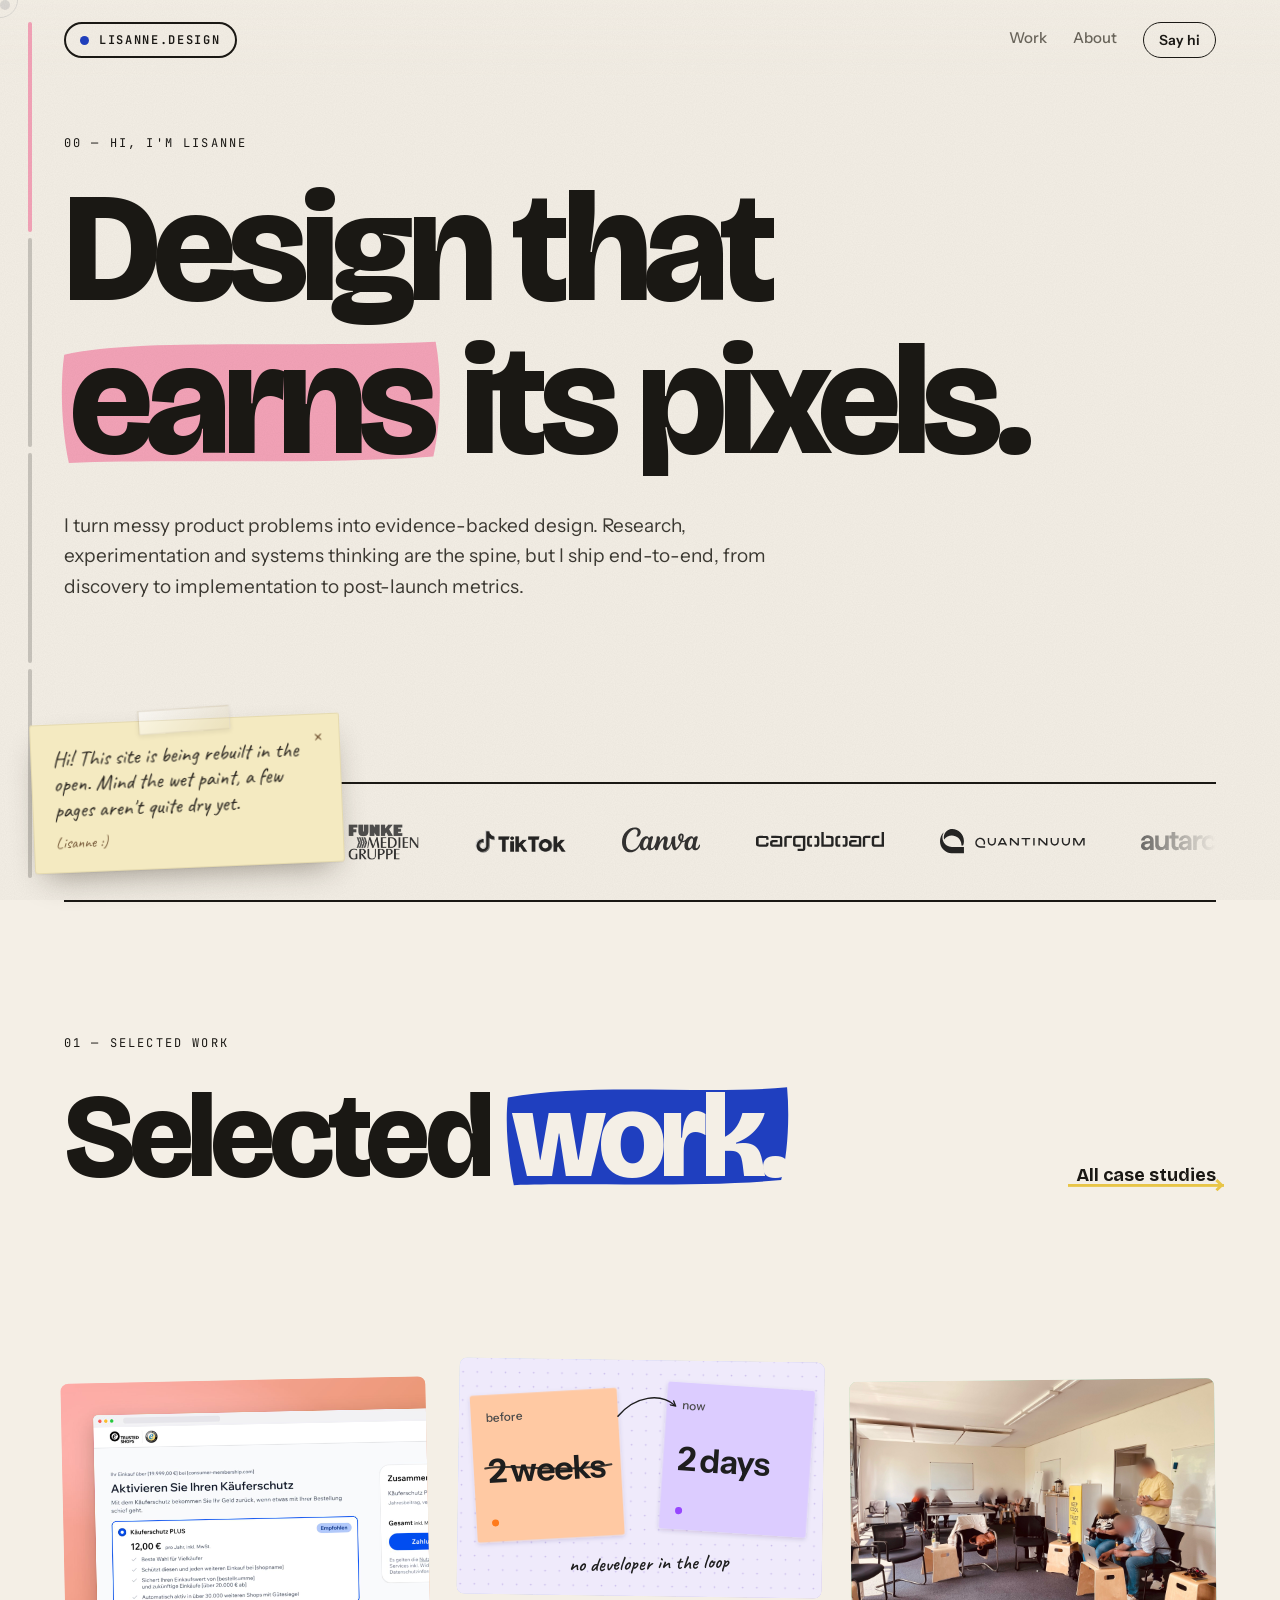
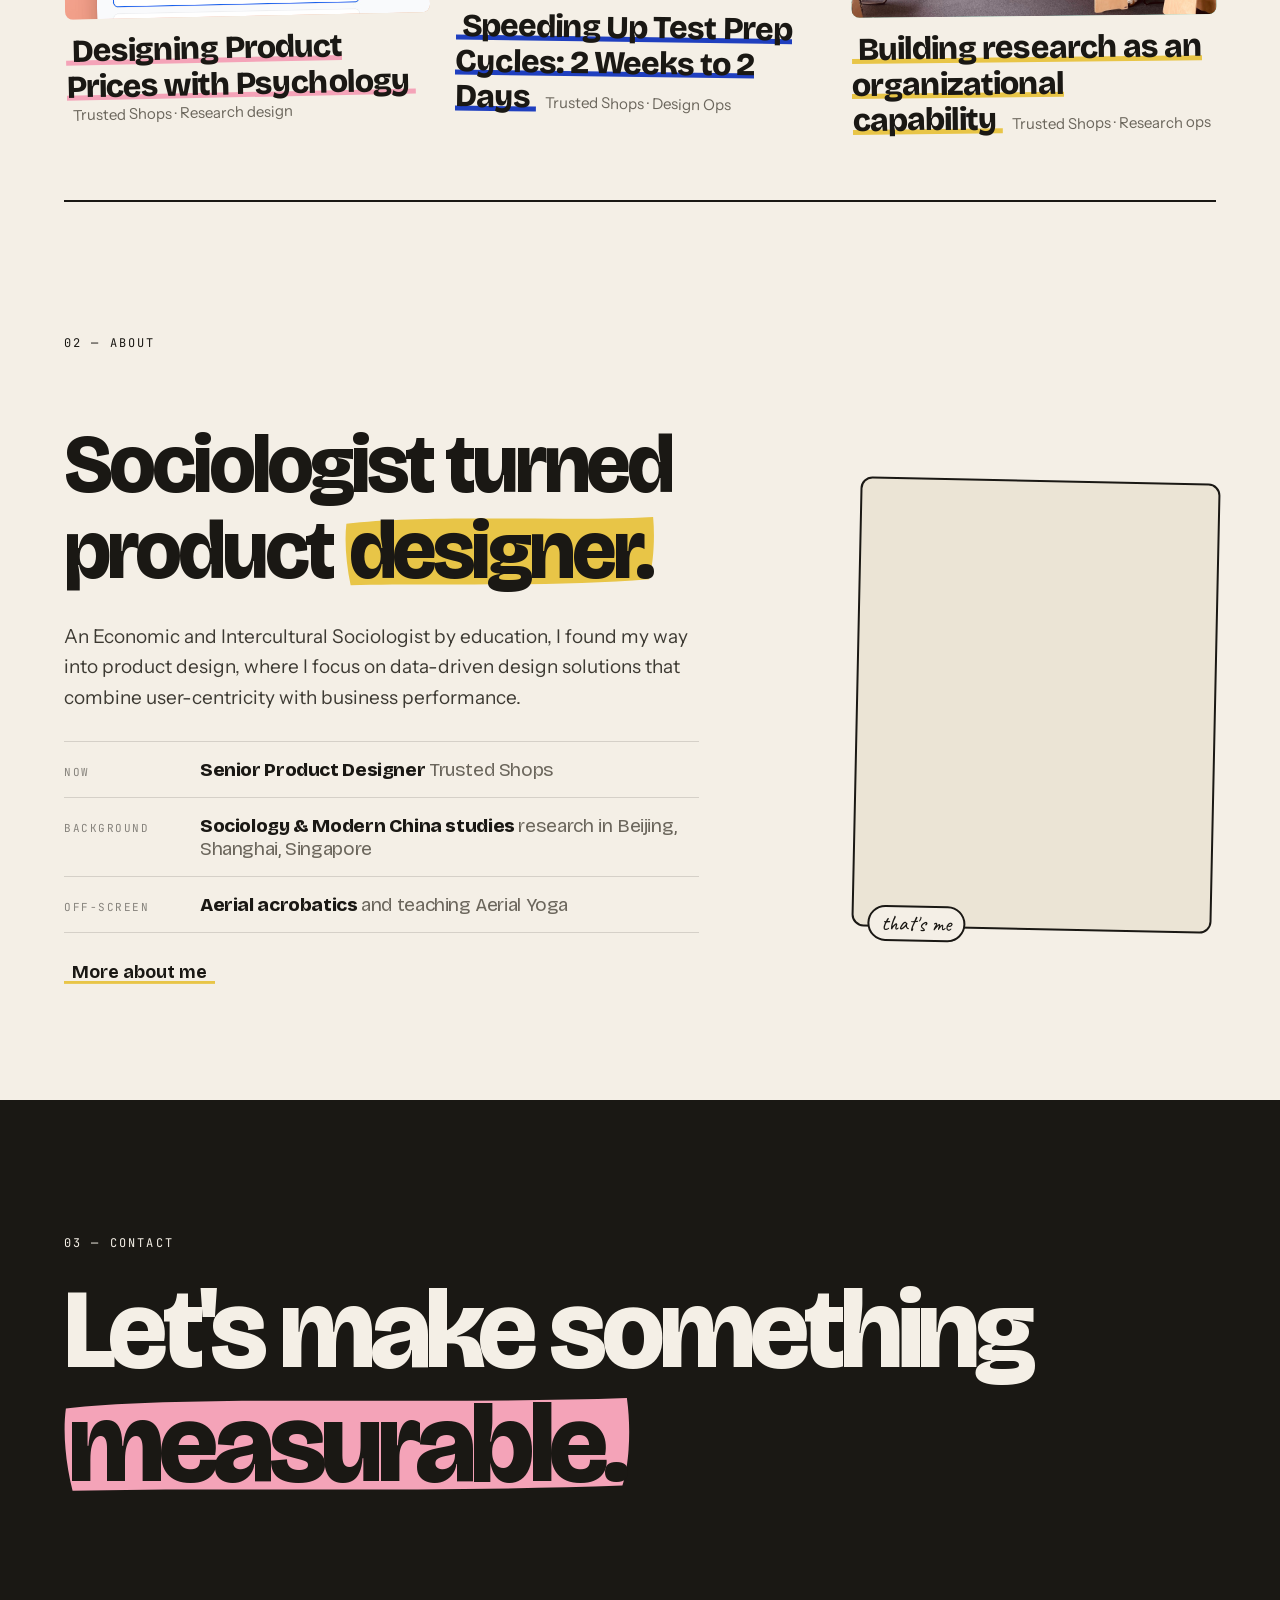
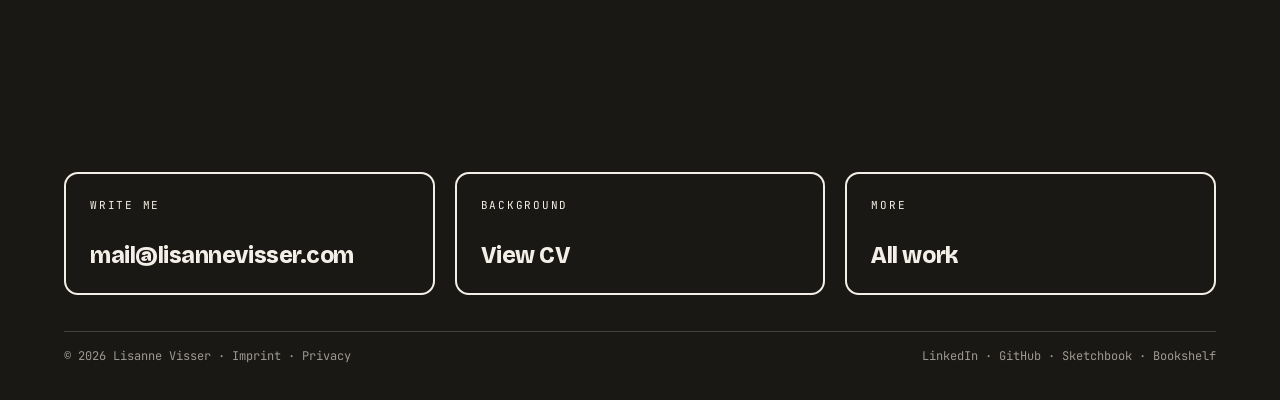
==== index.html @ cf090f43 "Publish 2026-11-12 (main 4a5a793)" ====
<!doctype html>
<html lang="en" data-variation="v1" data-route="home-bold">
<head>
  <meta charset="utf-8" />
  <meta name="viewport" content="width=device-width, initial-scale=1" />
  <title>Lisanne Visser — Senior Product Designer</title>
  <meta name="description" content="Generalist product designer with a research &amp; experimentation spine. Based in Berlin." />
  <meta name="theme-color" content="#faf7f1" />

  <!-- Canonical and sharing. These five absolute URLs are the only place the
       host name is hard-coded; when the site moves to its own domain, this
       block is the whole change. -->
  <link rel="canonical" href="https://lisannevisser.github.io/portfolio/" />
  <meta property="og:type" content="website" />
  <meta property="og:url" content="https://lisannevisser.github.io/portfolio/" />
  <meta property="og:site_name" content="Lisanne Visser" />
  <meta property="og:locale" content="en_US" />
  <meta property="og:title" content="Lisanne Visser — Senior Product Designer" />
  <meta property="og:description" content="Generalist product designer with a research &amp; experimentation spine. Based in Berlin." />
  <meta property="og:image" content="https://lisannevisser.github.io/portfolio/images/og-card.png?v=2026-10-28-2" />
  <meta property="og:image:width" content="1200" />
  <meta property="og:image:height" content="630" />
  <meta property="og:image:alt" content="Design that earns its pixels. A hand-drawn pink highlight marks the word earns. Lisanne Visser, Senior Product Designer, with the tags Research, Experimentation and Design." />
  <meta name="twitter:card" content="summary_large_image" />
  <meta name="twitter:title" content="Lisanne Visser — Senior Product Designer" />
  <meta name="twitter:description" content="Generalist product designer with a research &amp; experimentation spine. Based in Berlin." />
  <meta name="twitter:image" content="https://lisannevisser.github.io/portfolio/images/og-card.png?v=2026-10-28-2" />
  <meta name="twitter:image:alt" content="Design that earns its pixels. A hand-drawn pink highlight marks the word earns. Lisanne Visser, Senior Product Designer, with the tags Research, Experimentation and Design." />

  <!-- Provisional favicon: "li" set in JetBrains Mono, the same mono as the
       top nav, converted to outlines. Variant B ("l." with the dot) sits next
       to it at images/logos/favicon-b-l-dot.svg; swapping is a one-line change.
       Real branding is a separate project, see BACKLOG.md in the private notes repo (portfolio-notes). -->
  <link rel="icon" href="images/logos/favicon-a-li.svg" type="image/svg+xml" />
  <link rel="icon" href="favicon-32.png" sizes="32x32" type="image/png" />
  <link rel="apple-touch-icon" href="apple-touch-icon.png" />

  <!-- Flash-free preferences bootstrap -->
  <script>
    (function () {
      try {
        var hue = localStorage.getItem("lv-hue");
        if (hue) document.documentElement.style.setProperty("--accent-hue", hue);
        var ts = localStorage.getItem("lv-ts");
        if (ts) document.documentElement.style.setProperty("--type-scale", ts);
        var wip = localStorage.getItem("lv-wip");
        document.documentElement.setAttribute("data-wip", wip || "note");
      } catch (e) {
        document.documentElement.setAttribute("data-wip", "note");
      }
    })();
  </script>

  <!-- Every font is self-hosted from /fonts/. No request leaves for a font,
       which keeps visitor IPs off third-party servers. Wall of Fame board
       faces are declared in wall-of-fame.css and only fetched on that route. -->
  <link rel="stylesheet" href="css/fonts.css" />
  <link rel="stylesheet" href="css/shared.css?v=2026-11-09-1" />
  <link rel="stylesheet" href="css/v1.css?v=2026-10-27-8" />
  <link rel="stylesheet" href="css/wip.css?v=2026-08-02-1" />
  <link rel="stylesheet" href="css/wall-of-fame.css?v=2026-08-02-1" />
  <link rel="stylesheet" href="css/styleguide.css?v=2026-08-01-1" />
  <link rel="stylesheet" href="css/bold-home.css?v=2026-11-04-1" />
</head>
<body>

  <!-- Paper grain overlay -->
  <div class="lv-grain" aria-hidden="true"></div>

  <!-- Custom cursor -->
  <div class="lv-cursor" aria-hidden="true"></div>
  <div class="lv-cursor-ring" aria-hidden="true"></div>

  <!-- Top nav -->
  <nav class="lv-nav">
    <div class="lv-nav-inner">
      <a href="#/home-classic" class="lv-logo">lisanne.design</a>
      <div class="lv-nav-links">
        <a href="#/work-classic" class="lv-nav-link" data-route="work">Work</a>
        <a href="#/about-classic" class="lv-nav-link" data-route="about">About</a>
        <a href="mailto:mail@lisannevisser.com" class="lv-btn is-ghost" data-cursor-label="Email" style="padding:0.45rem 0.9rem;font-size:var(--text-sm);">Say hi</a>
      </div>
      <button class="lv-nav-toggle" type="button" aria-label="Open menu"><svg viewBox="0 -960 960 960" fill="currentColor" aria-hidden="true" focusable="false"><path d="M160-120q-33 0-56.5-23.5T80-200v-120h800v120q0 33-23.5 56.5T800-120H160Zm0-120v40h640v-40H160Zm320-180q-36 0-57 20t-77 20q-56 0-76-20t-56-20q-36 0-57 20t-77 20v-80q36 0 57-20t77-20q56 0 76 20t56 20q36 0 57-20t77-20q56 0 77 20t57 20q36 0 56-20t76-20q56 0 79 20t55 20v80q-56 0-75-20t-55-20q-36 0-58 20t-78 20q-56 0-77-20t-57-20ZM80-560v-40q0-115 108.5-177.5T480-840q183 0 291.5 62.5T880-600v40H80Zm400-200q-124 0-207.5 31T166-640h628q-23-58-106.5-89T480-760Z"/></svg></button>
    </div>
  </nav>

  <!-- Mobile nav sheet -->
  <div class="lv-nav-scrim" aria-hidden="true"></div>
  <aside class="lv-nav-sheet" aria-label="Mobile navigation">
    <button class="lv-nav-sheet-close" type="button" aria-label="Close menu">Close ×</button>
    <a href="#/work-classic">Work</a>
    <a href="#/about-classic">About</a>
    <a href="mailto:mail@lisannevisser.com" class="lv-btn" style="display:inline-flex;">Say hi</a>
  </aside>

  <main>

    <!-- ========================================================= -->
    <!-- ROUTE: HOME, CLASSIC (#/home-classic)                       -->
    <!-- ========================================================= -->
    <section class="lv-route lv-page" data-page="home" hidden>

      <!-- V1 HOME ------------------------------------------------- -->
      <div class="v1-only">
        <!-- Hero -->
        <section class="v1-hero lv-wrap">
          <div style="position:relative;">
            <h1 class="v1-hero-display lv-reveal">
              <span style="position:relative;display:inline-block;">Design that</span>
              <br/>
              <em style="position:relative;display:inline-block;">earns<span style="color:var(--ink);font-style:italic;"> its pixels.</span><span data-scribble="circle" data-delay="1.8" style="position:absolute;top:-15%;left:-5%;width:42%;height:130%;opacity:0.9;"></span></em>
            </h1>
          </div>

          <div class="v1-hero-below" style="display:grid;grid-template-columns:1fr auto;gap:3rem;margin-top:clamp(2rem,5vw,4rem);align-items:end;">
            <p class="lv-lead lv-reveal" style="max-width:52ch;margin:0;">
              I turn messy product problems into evidence-backed design. Research, experimentation and systems thinking are the spine — but I ship end-to-end, from discovery to implementation to post-launch metrics.
            </p>
            <div class="lv-reveal" style="position:relative;">
              <span class="lv-magnetic" data-strength="0.2" style="display:inline-block;">
                <a href="#/work-classic" class="lv-btn" data-cursor-label="See →">
                  See the work
                  <svg width="14" height="14" viewBox="0 0 24 24" fill="none" stroke="currentColor" stroke-width="2"><path d="M5 12h14M13 5l7 7-7 7"/></svg>
                </a>
              </span>
            </div>
          </div>
        </section>

        <!-- Client strip -->
        <section class="v1-section lv-wrap" style="padding-block:0;">
          <div class="v1-logo-strip lv-reveal">
            <div class="v1-logo-track"><!-- filled by app.js --></div>
          </div>
        </section>

        <!-- Selected work -->
        <section class="v1-section lv-wrap">
          <div style="display:flex;justify-content:space-between;align-items:baseline;margin-bottom:2.5rem;gap:1.5rem;flex-wrap:wrap;" class="lv-reveal">
            <div>
              <div class="lv-eyebrow">./work</div>
              <h2 class="lv-h1" style="margin-top:0.75rem;font-family:var(--font-body);font-weight:600;letter-spacing:-0.03em;">
                Selected <em style="font-family:var(--font-display);font-style:italic;font-weight:400;color:var(--accent);position:relative;display:inline-block;">work<span data-scribble="underline" data-delay="0.6" style="position:absolute;bottom:-0.15em;left:0;width:100%;height:0.3em;"></span></em>.
              </h2>
            </div>
            <a href="#/work-classic" class="lv-nav-link" data-cursor-label="All →">All work →</a>
          </div>
          <div id="v1-home-cases"><!-- filled by app.js --></div>
        </section>

        <!-- CTA -->
        <section class="v1-section lv-wrap" style="text-align:center;padding-block:clamp(4rem,10vw,8rem);">
          <div class="lv-reveal" style="position:relative;display:inline-block;">
            <h2 class="lv-display" style="font-family:var(--font-body);font-weight:600;letter-spacing:-0.04em;">
              Let's make<br/>something <em style="color:var(--accent);position:relative;font-family:var(--font-display);font-style:italic;font-weight:400;">measurable.<span data-scribble="underline" data-delay="0.8" style="position:absolute;bottom:-0.2em;left:0;width:100%;height:0.4em;"></span></em>
            </h2>
          </div>
          <div style="margin-top:2.5rem;" class="lv-reveal">
            <span class="lv-magnetic" data-strength="0.25" style="display:inline-block;">
              <a href="mailto:mail@lisannevisser.com" class="lv-btn" data-cursor-label="✉ Write" style="font-size:var(--text-base);padding:1rem 1.75rem;">
                mail@lisannevisser.com
              </a>
            </span>
          </div>
        </section>
      </div>
    </section>

    <!-- ========================================================= -->
    <!-- ROUTE: HOME, BOLD TYPE (#/, default)                        -->
    <!-- Second take on the homepage. Four snap-scrolled chapters,   -->
    <!-- own nav; cards, progress and counter come from               -->
    <!-- js/bold-home.js, styles from css/bold-home.css.              -->
    <!-- ========================================================= -->
    <section class="lv-route lv-page" data-page="home-bold">
      <div class="bt v1-only" data-chapter="intro">

        <nav class="bt-nav" aria-label="Bold Type home">
          <div class="bt-nav-progress" aria-hidden="true"></div>
          <div class="bt-nav-row">
            <a href="#/" class="bt-logo">lisanne.design</a>
            <div class="bt-nav-links">
              <a href="#/work" class="bt-nav-link" data-chapter="work">Work</a>
              <a href="#/about" class="bt-nav-link">About</a>
              <a href="mailto:mail@lisannevisser.com" class="bt-nav-cta" data-cursor-label="Email">Say hi</a>
            </div>
            <div class="bt-nav-right">
              <span class="bt-nav-count" aria-live="polite"></span>
              <button class="bt-nav-menu" type="button" aria-label="Open menu"><svg viewBox="0 -960 960 960" aria-hidden="true" focusable="false"><path d="M160-120q-33 0-56.5-23.5T80-200v-120h800v120q0 33-23.5 56.5T800-120H160Zm0-120v40h640v-40H160Zm320-180q-36 0-57 20t-77 20q-56 0-76-20t-56-20q-36 0-57 20t-77 20v-80q36 0 57-20t77-20q56 0 76 20t56 20q36 0 57-20t77-20q56 0 77 20t57 20q36 0 56-20t76-20q56 0 79 20t55 20v80q-56 0-75-20t-55-20q-36 0-58 20t-78 20q-56 0-77-20t-57-20ZM80-560v-40q0-115 108.5-177.5T480-840q183 0 291.5 62.5T880-600v40H80Zm400-200q-124 0-207.5 31T166-640h628q-23-58-106.5-89T480-760Z"/></svg></button>
            </div>
          </div>
        </nav>

        <!-- 00 Intro -->
        <div class="bt-chapter bt-chapter--intro" data-chapter-id="intro">
          <div class="bt-kicker"><span>00 — Hi, I'm Lisanne</span></div>
          <h1 class="bt-display">Design that<br> <span class="bt-mark bt-mark--rose"><svg viewBox="0 0 340 130" preserveAspectRatio="none" aria-hidden="true"><path d="M8 22 C 70 6, 210 16, 330 10 C 336 44, 334 88, 328 116 C 232 124, 96 118, 12 122 C 6 92, 4 52, 8 22 Z"/></svg><span>earns</span></span> its pixels.</h1>
          <div class="bt-intro-bottom">
            <div class="bt-intro-foot">
              <p class="bt-lead">I turn messy product problems into evidence-backed design. Research, experimentation and systems thinking are the spine, but I ship end-to-end, from discovery to implementation to post-launch metrics.</p>
              <div class="bt-swipe" aria-hidden="true">swipe up<svg viewBox="0 0 40 60"><path d="M20 4 C 14 20, 26 34, 20 54"/><path d="M20 54 L 11 43"/><path d="M20 54 L 29 44"/></svg></div>
            </div>
            <!-- Logo marquee, same clients list as the v1 home (renderClientStrip in app.js). -->
            <div class="bt-logos" aria-label="Companies I have worked with">
              <div class="v1-logo-track bt-logo-track"><!-- filled by app.js --></div>
            </div>
          </div>
        </div>

        <!-- 01 Work -->
        <div class="bt-chapter bt-chapter--work" data-chapter-id="work">
          <div class="bt-kicker"><span>01 — Selected work</span></div>
          <div class="bt-work-head">
          <h2 class="bt-display">Selected <span class="bt-mark bt-mark--cobalt"><svg viewBox="0 0 200 90" preserveAspectRatio="none" aria-hidden="true"><path d="M6 16 C 60 4, 140 14, 194 8 C 196 34, 194 62, 190 80 C 134 86, 56 82, 10 84 C 6 62, 4 36, 6 16 Z"/></svg><span>work.</span></span></h2>
          <a href="#/work" class="bt-xp-cv bt-work-all" data-cursor-label="All →">All case studies</a>
          </div>
          <div class="bt-work-grid"><!-- filled by js/bold-home.js --></div>
        </div>

        <!-- 02 About (short version of #/about) -->
        <div class="bt-chapter bt-chapter--about" data-chapter-id="about">
          <div class="bt-kicker"><span>02 — About</span></div>
          <div class="bt-about">
            <div class="bt-about-text">
              <h2 class="bt-display">Sociologist turned product <span class="bt-mark bt-mark--mustard"><svg viewBox="0 0 300 80" preserveAspectRatio="none" aria-hidden="true"><path d="M6 14 C 80 4, 210 12, 294 7 C 296 30, 294 56, 290 70 C 206 78, 80 74, 10 76 C 6 56, 4 32, 6 14 Z"/></svg><span>designer.</span></span></h2>
              <p class="bt-lead">An Economic and Intercultural Sociologist by education, I found my way into product design, where I focus on data-driven design solutions that combine user-centricity with business performance.</p>
              <div class="bt-xp-rows bt-about-rows">
                <div class="bt-xp-row"><span class="bt-xp-when">Now</span><span class="bt-xp-role">Senior Product Designer <small>Trusted Shops</small></span></div>
                <div class="bt-xp-row"><span class="bt-xp-when">Background</span><span class="bt-xp-role">Sociology &amp; Modern China studies <small>research in Beijing, Shanghai, Singapore</small></span></div>
                <div class="bt-xp-row"><span class="bt-xp-when">Off-screen</span><span class="bt-xp-role">Aerial acrobatics <small>and teaching Aerial Yoga</small></span></div>
              </div>
              <a href="#/about" class="bt-xp-cv" data-cursor-label="About →">More about me</a>
            </div>
            <div class="bt-about-portrait">
              <video src="images/about/portrait.mp4?v=2026-10-27-1" autoplay loop muted playsinline preload="metadata" aria-label="Lisanne"></video>
              <span class="bt-about-label">that's me</span>
            </div>
          </div>
        </div>

        <!-- 03 Contact -->
        <div class="bt-chapter bt-chapter--contact" data-chapter-id="contact">
          <div class="bt-kicker"><span>03 — Contact</span></div>
          <h2 class="bt-display">Let's make something <span class="bt-mark bt-mark--rose"><svg viewBox="0 0 520 120" preserveAspectRatio="none" aria-hidden="true"><path d="M8 20 C 120 4, 340 16, 512 8 C 516 44, 514 84, 508 108 C 340 116, 130 110, 14 114 C 8 84, 5 48, 8 20 Z"/></svg><span>measurable.</span></span></h2>
          <div class="bt-contact-grid">
            <a href="mailto:mail@lisannevisser.com" class="bt-tile bt-tile--rose" data-cursor-label="✉ Write"><span class="bt-tile-k">Write me</span><span class="bt-tile-v">mail@lisannevisser.com</span></a>
            <a href="#/about" class="bt-tile bt-tile--cobalt" data-cursor-label="CV →"><span class="bt-tile-k">Background</span><span class="bt-tile-v">View CV</span><span class="bt-tile-arrow" aria-hidden="true">→</span></a>
            <a href="#/work" class="bt-tile bt-tile--mustard" data-cursor-label="All →"><span class="bt-tile-k">More</span><span class="bt-tile-v">All work</span><span class="bt-tile-arrow" aria-hidden="true">→</span></a>
          </div>
          <div class="bt-colophon">
            <span>© 2026 Lisanne Visser · <a href="#/imprint">Imprint</a> · <a href="#/privacy">Privacy</a></span>
            <span><a href="https://www.linkedin.com/in/lisanne-visser/" target="_blank" rel="noopener noreferrer">LinkedIn</a> · <a href="https://github.com/lisannevisser" target="_blank" rel="noopener noreferrer">GitHub</a> · <a href="#/sketchbook">Sketchbook</a> · <a href="#/books" data-cursor-label="Open shelf">Bookshelf</a></span>
          </div>
        </div>

      </div>
    </section>

    <!-- ========================================================= -->
    <!-- ROUTE: ABOUT, BOLD TYPE (#/about)                           -->
    <!-- Bold Type styling on the v1 About structure: the pinned      -->
    <!-- scrolly (.ahs, driven by initHeroScrolly in app.js) carries  -->
    <!-- the four chapters, then the inspiration video and colophon.  -->
    <!-- ========================================================= -->
    <section class="lv-route lv-page" data-page="about-bold" hidden>
      <div class="bt bt--about v1-only" data-chapter="intro">

        <nav class="bt-nav" aria-label="Bold Type about">
          <div class="bt-nav-row">
            <a href="#/" class="bt-logo">lisanne.design</a>
            <div class="bt-nav-links">
              <a href="#/work" class="bt-nav-link">Work</a>
              <a href="#/about" class="bt-nav-link is-current">About</a>
              <a href="mailto:mail@lisannevisser.com" class="bt-nav-cta" data-cursor-label="Email">Say hi</a>
            </div>
            <div class="bt-nav-right">
              <button class="bt-nav-menu" type="button" aria-label="Open menu"><svg viewBox="0 -960 960 960" aria-hidden="true" focusable="false"><path d="M160-120q-33 0-56.5-23.5T80-200v-120h800v120q0 33-23.5 56.5T800-120H160Zm0-120v40h640v-40H160Zm320-180q-36 0-57 20t-77 20q-56 0-76-20t-56-20q-36 0-57 20t-77 20v-80q36 0 57-20t77-20q56 0 76 20t56 20q36 0 57-20t77-20q56 0 77 20t57 20q36 0 56-20t76-20q56 0 79 20t55 20v80q-56 0-75-20t-55-20q-36 0-58 20t-78 20q-56 0-77-20t-57-20ZM80-560v-40q0-115 108.5-177.5T480-840q183 0 291.5 62.5T880-600v40H80Zm400-200q-124 0-207.5 31T166-640h628q-23-58-106.5-89T480-760Z"/></svg></button>
            </div>
          </div>
        </nav>

        <div class="bt-wrap">
          <section class="ahs ahs--bt">
            <div class="ahs-pin">
              <div class="ahs-grid">

                <div class="ahs-text">
                  <div class="ahs-mast">
                    <div class="bt-kicker ahs-eyebrow"><span>00 — About</span></div>
                    <h1 class="bt-display ahs-h1">Hello,<br>I'm <span class="bt-mark bt-mark--rose"><svg viewBox="0 0 300 80" preserveAspectRatio="none" aria-hidden="true"><path d="M6 14 C 80 4, 210 12, 294 7 C 296 30, 294 56, 290 70 C 206 78, 80 74, 10 76 C 6 56, 4 32, 6 14 Z"/></svg><span>Lisanne.</span></span></h1>
                  </div>

                  <div class="ahs-body">
                    <p class="bt-lead ahs-lead">An Economic and Intercultural Sociologist by education, I found my way into product design, where I focus on data-driven design solutions that combine user-centricity with business performance.</p>

                    <div class="ahs-steps">
                      <div class="ahs-step is-active" data-step="0">
                        <div class="bt-kicker ahs-num"><span>01 — Origin</span></div>
                        <h2 class="ahs-step-h">I started in <span class="bt-mark bt-mark--rose"><svg viewBox="0 0 300 80" preserveAspectRatio="none" aria-hidden="true"><path d="M6 14 C 80 4, 210 12, 294 7 C 296 30, 294 56, 290 70 C 206 78, 80 74, 10 76 C 6 56, 4 32, 6 14 Z"/></svg><span>research</span></span></h2>
                        <p class="ahs-step-p">During my master's in Sociology, my focus on Economic Sociology in China created an urge to combine perspectives from all three disciplines. So I decided to do another bachelor's in Ethnography and Modern China studies in parallel. In 2020, I graduated from both programs with distinction. My interdisciplinary studies led me to do research in China, and several scholarships from the German and Chinese governments let me study at Asia's top universities, namely the National University of Singapore, Fudan University in Shanghai, and Beijing University.</p>
                      </div>

                      <div class="ahs-step" data-step="1">
                        <div class="bt-kicker ahs-num"><span>02 — Practice</span></div>
                        <h2 class="ahs-step-h">Where product meets <span class="bt-mark bt-mark--cobalt"><svg viewBox="0 0 300 80" preserveAspectRatio="none" aria-hidden="true"><path d="M6 14 C 80 4, 210 12, 294 7 C 296 30, 294 56, 290 70 C 206 78, 80 74, 10 76 C 6 56, 4 32, 6 14 Z"/></svg><span>business</span></span></h2>
                        <p class="ahs-step-p">My work as a product designer often takes place at the intersection between product and marketing teams, enabling me to help brands navigate between user needs and business KPIs. Thanks to my training in social research, I bring strong qualitative and quantitative user research to the table. Through my professional journey, I've partnered with top brands such as TikTok and Canva. With Aqora, a platform for quantum competitions and hackathons, I also design for quantum computing: product work, event sites for partners like Quantinuum, and field research with the researchers and students who use quantum tools. A niche user group, and a fascinating one. Right now, this is my passion project. I thrive in collaborative environments defined by curiosity, empathy, and radical candor, which I believe are crucial factors to successful digital solutions with happy teams behind them.</p>
                      </div>

                      <div class="ahs-step ahs-step--long" data-step="2">
                        <div class="bt-kicker ahs-num"><span>03 — Off-screen</span></div>
                        <h2 class="ahs-step-h">In my <span class="bt-mark bt-mark--mustard"><svg viewBox="0 0 300 80" preserveAspectRatio="none" aria-hidden="true"><path d="M6 14 C 80 4, 210 12, 294 7 C 296 30, 294 56, 290 70 C 206 78, 80 74, 10 76 C 6 56, 4 32, 6 14 Z"/></svg><span>free time</span></span></h2>
                        <p class="ahs-step-p">In my spare time, I love spending time with friends just as much as I enjoy reading, <a href="#/sketchbook" class="bt-inline-link">drawing</a>, and practicing yoga. I love Rocket Yoga and Ashtanga, and I have over 200h yoga teacher training.</p>
                        <p class="ahs-step-p" style="margin-top:0.6em;">Over the past two years I've been teaching <a href="https://aerial-yoga.framer.ai/" target="_blank" rel="noopener noreferrer" class="bt-inline-link" data-cursor-label="visit">Aerial Yoga classes</a> on the weekends. My own practice slowly shifted from yoga towards acrobatics. Today, I'm at the aerial studio several times a week to practice aerial hammock, hoop or silks.</p>
                      </div>
                    </div>
                  </div>

                  <div class="ahs-rail" role="tablist" aria-label="Chapters">
                    <button type="button" class="is-active" data-step-jump="0">01 Origin</button>
                    <button type="button" data-step-jump="1">02 Practice</button>
                    <button type="button" data-step-jump="2">03 Off-screen</button>
                    <span class="ahs-progress" aria-hidden="true"><span data-current>01</span> / <span>03</span></span>
                  </div>
                </div>

                <div class="ahs-images">
                  <div class="ahs-img ahs-portrait is-active" data-hero>
                    <video class="ahs-video" src="images/about/portrait.mp4?v=2026-10-27-1" autoplay loop muted playsinline preload="auto" aria-label="Lisanne"></video>
                    <span class="ahs-img-label">that's me</span>
                  </div>
                  <div class="ahs-img" data-step="0">
                    <span class="ahs-img-label">in beijing</span>
                  </div>
                  <div class="ahs-img" data-step="1">
                    <span class="ahs-img-label">with Don Norman</span>
                  </div>
                  <div class="ahs-img" data-step="2">
                    <span class="ahs-img-label">at aerial class</span>
                  </div>
                </div>

              </div>
            </div>
          </section>

          <!-- 04 Experience (moved here from the home); snaps in as a chapter after the scrolly -->
          <section class="bt-xp-section bt-xp-section--snap">
            <div class="bt-kicker"><span>04 — Experience</span></div>
            <div class="bt-xp">
              <div>
                <h2 class="bt-xp-headline"><span class="bt-mark bt-mark--mustard"><svg viewBox="0 0 120 80" preserveAspectRatio="none" aria-hidden="true"><path d="M6 14 C 40 4, 84 12, 116 7 C 118 30, 116 56, 112 72 C 78 78, 34 74, 8 76 C 5 56, 4 32, 6 14 Z"/></svg><span>5+</span></span> years<br>experience</h2>
                <a href="CV_Lisanne_Visser.pdf?v=2026-11-04" target="_blank" rel="noopener" class="bt-xp-cv" data-cursor-label="PDF →">Download CV (PDF)</a>
              </div>
              <div>
                <p class="bt-xp-copy">I have worked with companies in several industries; including e-commerce, quantum computing, travel, climate tech, medical care, marketing, and logistics.</p>
                <div class="bt-xp-rows">
                  <div class="bt-xp-row"><span class="bt-xp-when">2025 — Now</span><span class="bt-xp-role">Senior Product Designer <small>Trusted Shops</small></span></div>
                  <div class="bt-xp-row"><span class="bt-xp-when">2023 — 2025</span><span class="bt-xp-role">Product Designer <small>Trusted Shops</small></span></div>
                  <div class="bt-xp-row"><span class="bt-xp-when">2023 — Now</span><span class="bt-xp-role">Product Designer <small>Aqora</small></span></div>
                  <div class="bt-xp-row"><span class="bt-xp-when">2020 — Now</span><span class="bt-xp-role">Product Designer, freelance <small>Canva, Funke and more</small></span></div>
                  <div class="bt-xp-row"><span class="bt-xp-when">2022 — 2023</span><span class="bt-xp-role">Product Designer <small>Cargoboard</small></span></div>
                  <div class="bt-xp-row"><span class="bt-xp-when">2020 — 2022</span><span class="bt-xp-role">Quality Assurance Analyst <small>TikTok</small></span></div>
                </div>
              </div>
            </div>
          </section>

          <!-- 05 Speaking (same row pattern as Experience) -->
          <section class="bt-xp-section">
            <div class="bt-kicker"><span>05 — Speaking</span></div>
            <div class="bt-xp">
              <div>
                <h2 class="bt-xp-headline">Talks &amp; <span class="bt-mark bt-mark--rose"><svg viewBox="0 0 300 80" preserveAspectRatio="none" aria-hidden="true"><path d="M6 14 C 80 4, 210 12, 294 7 C 296 30, 294 56, 290 72 C 200 78, 90 74, 8 76 C 5 56, 4 32, 6 14 Z"/></svg><span>lectures</span></span></h2>
              </div>
              <div>
                <p class="bt-xp-copy">Every now and then I get to talk about my work in front of an audience.</p>
                <div class="bt-xp-rows">
                  <div class="bt-xp-row"><span class="bt-xp-when">2026</span><span class="bt-xp-role"><a href="#/blog/quantum-cafe-berlin-science-week" class="bt-inline-link">Sociology meets quantum: an interview</a> <small>Interview on Aqora at the Quantum Café, Berlin Science Week</small></span></div>
                  <div class="bt-xp-row"><span class="bt-xp-when">2026</span><span class="bt-xp-role"><a href="talks/ai-prototyping-figma-make.pdf" target="_blank" rel="noopener" class="bt-inline-link">AI-powered prototyping with Figma Make</a> <small>Internal tech talk at Trusted Shops</small></span></div>
                  <div class="bt-xp-row"><span class="bt-xp-when">2025</span><span class="bt-xp-role"><a href="https://www.figma.com/deck/alZHbAaFOxhgAfXdBMLC5s" target="_blank" rel="noopener noreferrer" class="bt-inline-link">From sociology to product design</a> <small>Guest lecture, University of Göttingen</small></span></div>
                  <div class="bt-xp-row"><span class="bt-xp-when">2018</span><span class="bt-xp-role"><a href="https://www.uni-goettingen.de/de/document/download/efc5851b6fe5acfba9ad5f325ad674cd.pdf/Vortrag%20Visser.pdf" target="_blank" rel="noopener noreferrer" class="bt-inline-link">Self-employed dentists between entrepreneurship and the ideal of healing</a> <small>Bachelor thesis talk, spring conference &ldquo;<a href="https://www.uni-goettingen.de/de/document/download/2523a4e1d037e6c503bbd132334597f6.pdf/Programm_Fr%C3%BChjahrstagung_M%C3%BCnchen_2018.pdf" target="_blank" rel="noopener noreferrer" class="bt-inline-link">Selbstständigkeiten</a>&rdquo;, LMU Munich</small></span></div>
                </div>
              </div>
            </div>
          </section>

          <!-- 06 Inspiration -->
          <section class="bt-inspire">
            <div class="bt-kicker"><span>06 — Inspiration</span></div>
            <h2 class="bt-display bt-inspire-h">A video that keeps <span class="bt-mark bt-mark--cobalt"><svg viewBox="0 0 300 80" preserveAspectRatio="none" aria-hidden="true"><path d="M6 14 C 80 4, 210 12, 294 7 C 296 30, 294 56, 290 70 C 206 78, 80 74, 10 76 C 6 56, 4 32, 6 14 Z"/></svg><span>inspiring</span></span> me over and over again.</h2>
            <div class="lv-video bt-video">
              <iframe src="https://www.youtube-nocookie.com/embed/WRS9Gek4V5Q" title="A video that keeps inspiring me" loading="lazy" allow="accelerometer; autoplay; clipboard-write; encrypted-media; gyroscope; picture-in-picture; web-share" allowfullscreen></iframe>
            </div>
            <div class="bt-colophon bt-colophon--light">
              <span>© 2026 Lisanne Visser · <a href="#/imprint">Imprint</a> · <a href="#/privacy">Privacy</a></span>
              <span><a href="mailto:mail@lisannevisser.com">mail@lisannevisser.com</a> · <a href="https://www.linkedin.com/in/lisanne-visser/" target="_blank" rel="noopener noreferrer">LinkedIn</a> · <a href="https://github.com/lisannevisser" target="_blank" rel="noopener noreferrer">GitHub</a> · <a href="#/sketchbook">Sketchbook</a> · <a href="#/books" data-cursor-label="Open shelf">Bookshelf</a></span>
            </div>
          </section>
        </div>
      </div>
    </section>

    <!-- ========================================================= -->
    <!-- ROUTE: WORK, BOLD TYPE (#/work)                             -->
    <!-- The v1 Work structure (chips, ledger, visuals teaser, all  -->
    <!-- rendered by app.js) in the Bold Type dress.                 -->
    <!-- ========================================================= -->
    <section class="lv-route lv-page" data-page="work-bold" hidden>
      <div class="bt bt--work v1-only" data-chapter="intro">

        <nav class="bt-nav" aria-label="Bold Type work">
          <div class="bt-nav-row">
            <a href="#/" class="bt-logo">lisanne.design</a>
            <div class="bt-nav-links">
              <a href="#/work" class="bt-nav-link is-current">Work</a>
              <a href="#/about" class="bt-nav-link">About</a>
              <a href="mailto:mail@lisannevisser.com" class="bt-nav-cta" data-cursor-label="Email">Say hi</a>
            </div>
            <div class="bt-nav-right">
              <button class="bt-nav-menu" type="button" aria-label="Open menu"><svg viewBox="0 -960 960 960" aria-hidden="true" focusable="false"><path d="M160-120q-33 0-56.5-23.5T80-200v-120h800v120q0 33-23.5 56.5T800-120H160Zm0-120v40h640v-40H160Zm320-180q-36 0-57 20t-77 20q-56 0-76-20t-56-20q-36 0-57 20t-77 20v-80q36 0 57-20t77-20q56 0 76 20t56 20q36 0 57-20t77-20q56 0 77 20t57 20q36 0 56-20t76-20q56 0 79 20t55 20v80q-56 0-75-20t-55-20q-36 0-58 20t-78 20q-56 0-77-20t-57-20ZM80-560v-40q0-115 108.5-177.5T480-840q183 0 291.5 62.5T880-600v40H80Zm400-200q-124 0-207.5 31T166-640h628q-23-58-106.5-89T480-760Z"/></svg></button>
            </div>
          </div>
        </nav>

        <div class="bt-wrap bt-page">
          <header class="bt-page-head">
            <div class="bt-kicker"><span>00 — Work</span></div>
            <h1 class="bt-display bt-page-h1">My work,<br>the <span class="bt-mark bt-mark--rose"><svg viewBox="0 0 300 80" preserveAspectRatio="none" aria-hidden="true"><path d="M6 14 C 80 4, 210 12, 294 7 C 296 30, 294 56, 290 70 C 206 78, 80 74, 10 76 C 6 56, 4 32, 6 14 Z"/></svg><span>full record.</span></span></h1>
            <p class="bt-lead">Each project here passed the same bar: it shipped, it moved a number, and I'd build it the same way again. Click any row for the long version.</p>
          </header>

          <div id="bt-work-filters" class="v1-work-filters bt-work-filters"><!-- filled by app.js --></div>
          <div id="bt-work-cases" class="v1-work-ledger bt-work-ledger"><!-- filled by app.js --></div>

          <!-- 01 Visuals teaser -->
          <section class="bt-teaser">
            <div class="bt-teaser-head">
              <div>
                <div class="bt-kicker"><span>01 — Visuals</span></div>
                <h2 class="bt-display bt-teaser-h">Too good to <span class="bt-mark bt-mark--cobalt"><svg viewBox="0 0 300 80" preserveAspectRatio="none" aria-hidden="true"><path d="M6 14 C 80 4, 210 12, 294 7 C 296 30, 294 56, 290 70 C 206 78, 80 74, 10 76 C 6 56, 4 32, 6 14 Z"/></svg><span>delete.</span></span></h2>
                <p class="bt-lead bt-teaser-lead">Brand guides, identities, and studies from freelance and side work. Collected here so they don't get lost.</p>
              </div>
              <a href="#/visuals" class="bt-xp-cv bt-teaser-link" data-cursor-label="All →">All visuals →</a>
            </div>
            <div class="v1-visuals-teaser-grid bt-teaser-grid" id="bt-visuals-teaser" data-visuals="teaser" data-dress="bt"><!-- filled by app.js --></div>
          </section>

          <div class="bt-colophon bt-colophon--light">
            <span>© 2026 Lisanne Visser · <a href="#/imprint">Imprint</a> · <a href="#/privacy">Privacy</a></span>
            <span><a href="mailto:mail@lisannevisser.com">mail@lisannevisser.com</a> · <a href="https://www.linkedin.com/in/lisanne-visser/" target="_blank" rel="noopener noreferrer">LinkedIn</a> · <a href="https://github.com/lisannevisser" target="_blank" rel="noopener noreferrer">GitHub</a> · <a href="#/sketchbook">Sketchbook</a> · <a href="#/books" data-cursor-label="Open shelf">Bookshelf</a></span>
          </div>
        </div>
      </div>
    </section>

    <!-- ========================================================= -->
    <!-- ROUTE: CASE, BOLD TYPE (#/work/<slug>, dynamic)             -->
    <!-- One case study (renderV1Case in app.js, dress "bold") in    -->
    <!-- the Bold Type dress: same story blocks, impact grid,         -->
    <!-- limitations card and TOC as #/work/<slug>, a display mast.   -->
    <!-- ========================================================= -->
    <section class="lv-route lv-page" data-page="case-bold" hidden>
      <div class="bt bt--case v1-only" data-chapter="intro">

        <nav class="bt-nav" aria-label="Bold Type case study">
          <div class="bt-nav-row">
            <a href="#/" class="bt-logo">lisanne.design</a>
            <div class="bt-nav-links">
              <a href="#/work" class="bt-nav-link is-current">Work</a>
              <a href="#/about" class="bt-nav-link">About</a>
              <a href="mailto:mail@lisannevisser.com" class="bt-nav-cta" data-cursor-label="Email">Say hi</a>
            </div>
            <div class="bt-nav-right">
              <button class="bt-nav-menu" type="button" aria-label="Open menu"><svg viewBox="0 -960 960 960" aria-hidden="true" focusable="false"><path d="M160-120q-33 0-56.5-23.5T80-200v-120h800v120q0 33-23.5 56.5T800-120H160Zm0-120v40h640v-40H160Zm320-180q-36 0-57 20t-77 20q-56 0-76-20t-56-20q-36 0-57 20t-77 20v-80q36 0 57-20t77-20q56 0 76 20t56 20q36 0 57-20t77-20q56 0 77 20t57 20q36 0 56-20t76-20q56 0 79 20t55 20v80q-56 0-75-20t-55-20q-36 0-58 20t-78 20q-56 0-77-20t-57-20ZM80-560v-40q0-115 108.5-177.5T480-840q183 0 291.5 62.5T880-600v40H80Zm400-200q-124 0-207.5 31T166-640h628q-23-58-106.5-89T480-760Z"/></svg></button>
            </div>
          </div>
        </nav>

        <div class="bt-wrap bt-page">
          <article class="bt-case" id="bt-case-body"><!-- filled by app.js --></article>

          <div class="bt-colophon bt-colophon--light">
            <span>© 2026 Lisanne Visser · <a href="#/imprint">Imprint</a> · <a href="#/privacy">Privacy</a></span>
            <span><a href="mailto:mail@lisannevisser.com">mail@lisannevisser.com</a> · <a href="https://www.linkedin.com/in/lisanne-visser/" target="_blank" rel="noopener noreferrer">LinkedIn</a> · <a href="https://github.com/lisannevisser" target="_blank" rel="noopener noreferrer">GitHub</a> · <a href="#/sketchbook">Sketchbook</a> · <a href="#/books" data-cursor-label="Open shelf">Bookshelf</a></span>
          </div>
        </div>
      </div>
    </section>

    <!-- ========================================================= -->
    <!-- ROUTE: SKETCHBOOK, BOLD TYPE (#/sketchbook)                 -->
    <!-- The v1 Sketchbook gallery (cards + lightbox rendered by     -->
    <!-- renderSketchbook in app.js) in the Bold Type dress.         -->
    <!-- ========================================================= -->
    <section class="lv-route lv-page" data-page="sketchbook-bold" hidden>
      <div class="bt bt--sketch v1-only" data-chapter="intro">

        <nav class="bt-nav" aria-label="Bold Type sketchbook">
          <div class="bt-nav-row">
            <a href="#/" class="bt-logo">lisanne.design</a>
            <div class="bt-nav-links">
              <a href="#/work" class="bt-nav-link">Work</a>
              <a href="#/about" class="bt-nav-link">About</a>
              <a href="mailto:mail@lisannevisser.com" class="bt-nav-cta" data-cursor-label="Email">Say hi</a>
            </div>
            <div class="bt-nav-right">
              <button class="bt-nav-menu" type="button" aria-label="Open menu"><svg viewBox="0 -960 960 960" aria-hidden="true" focusable="false"><path d="M160-120q-33 0-56.5-23.5T80-200v-120h800v120q0 33-23.5 56.5T800-120H160Zm0-120v40h640v-40H160Zm320-180q-36 0-57 20t-77 20q-56 0-76-20t-56-20q-36 0-57 20t-77 20v-80q36 0 57-20t77-20q56 0 76 20t56 20q36 0 57-20t77-20q56 0 77 20t57 20q36 0 56-20t76-20q56 0 79 20t55 20v80q-56 0-75-20t-55-20q-36 0-58 20t-78 20q-56 0-77-20t-57-20ZM80-560v-40q0-115 108.5-177.5T480-840q183 0 291.5 62.5T880-600v40H80Zm400-200q-124 0-207.5 31T166-640h628q-23-58-106.5-89T480-760Z"/></svg></button>
            </div>
          </div>
        </nav>

        <div class="bt-wrap bt-page">
          <header class="bt-page-head">
            <div class="bt-kicker"><span>00 — Sketchbook</span></div>
            <h1 class="bt-display bt-page-h1">Not everything needs a <span class="bt-mark bt-mark--mustard"><svg viewBox="0 0 300 80" preserveAspectRatio="none" aria-hidden="true"><path d="M6 14 C 80 4, 210 12, 294 7 C 296 30, 294 56, 290 70 C 206 78, 80 74, 10 76 C 6 56, 4 32, 6 14 Z"/></svg><span>KPI.</span></span></h1>
            <p class="bt-lead">The drawing practice behind the scribbles you see all over this site. Life drawing, ink washes, watercolor studies, and the odd bit of fun. No briefs, no roadmap, nothing to measure.</p>
          </header>

          <div class="v1-visuals-grid v1-sketch-grid bt-sketch-grid"><!-- filled by app.js --></div>

          <div class="bt-colophon bt-colophon--light">
            <span>© 2026 Lisanne Visser · <a href="#/imprint">Imprint</a> · <a href="#/privacy">Privacy</a></span>
            <span><a href="mailto:mail@lisannevisser.com">mail@lisannevisser.com</a> · <a href="https://www.linkedin.com/in/lisanne-visser/" target="_blank" rel="noopener noreferrer">LinkedIn</a> · <a href="https://github.com/lisannevisser" target="_blank" rel="noopener noreferrer">GitHub</a> · <a href="#/sketchbook">Sketchbook</a> · <a href="#/books" data-cursor-label="Open shelf">Bookshelf</a></span>
          </div>
        </div>

        <!-- Detail overlay -->
        <div class="lv-book-overlay v1-sketch-overlay" aria-hidden="true">
          <div class="lv-book-backdrop v1-sketch-backdrop"></div>
          <div class="v1-sketch-dialog" role="dialog" aria-modal="true" aria-label="Sketch">
            <figure class="v1-sketch-photo">
              <span class="v1-sketch-medium"></span>
              <div class="v1-sketch-stage"></div>
              <figcaption class="v1-sketch-cap">
                <h2 class="v1-sketch-title"></h2>
                <p class="v1-sketch-blurb"></p>
              </figcaption>
            </figure>
            <button class="v1-sketch-btn v1-sketch-close" type="button" aria-label="Close">×</button>
            <button class="v1-sketch-btn v1-sketch-prev" type="button" aria-label="Previous sketch">←</button>
            <button class="v1-sketch-btn v1-sketch-next" type="button" aria-label="Next sketch">→</button>
          </div>
        </div>
      </div>
    </section>

    <!-- ========================================================= -->
    <!-- ROUTE: VISUALS, BOLD TYPE (#/visuals)                       -->
    <!-- The v1 Visuals gallery (masonry cards from renderVisuals in  -->
    <!-- app.js; the detail overlay sits after <main>) in the Bold    -->
    <!-- Type dress.                                                  -->
    <!-- ========================================================= -->
    <section class="lv-route lv-page" data-page="visuals-bold" hidden>
      <div class="bt bt--visuals v1-only" data-chapter="intro">

        <nav class="bt-nav" aria-label="Bold Type visuals">
          <div class="bt-nav-row">
            <a href="#/" class="bt-logo">lisanne.design</a>
            <div class="bt-nav-links">
              <a href="#/work" class="bt-nav-link">Work</a>
              <a href="#/about" class="bt-nav-link">About</a>
              <a href="mailto:mail@lisannevisser.com" class="bt-nav-cta" data-cursor-label="Email">Say hi</a>
            </div>
            <div class="bt-nav-right">
              <button class="bt-nav-menu" type="button" aria-label="Open menu"><svg viewBox="0 -960 960 960" aria-hidden="true" focusable="false"><path d="M160-120q-33 0-56.5-23.5T80-200v-120h800v120q0 33-23.5 56.5T800-120H160Zm0-120v40h640v-40H160Zm320-180q-36 0-57 20t-77 20q-56 0-76-20t-56-20q-36 0-57 20t-77 20v-80q36 0 57-20t77-20q56 0 76 20t56 20q36 0 57-20t77-20q56 0 77 20t57 20q36 0 56-20t76-20q56 0 79 20t55 20v80q-56 0-75-20t-55-20q-36 0-58 20t-78 20q-56 0-77-20t-57-20ZM80-560v-40q0-115 108.5-177.5T480-840q183 0 291.5 62.5T880-600v40H80Zm400-200q-124 0-207.5 31T166-640h628q-23-58-106.5-89T480-760Z"/></svg></button>
            </div>
          </div>
        </nav>

        <div class="bt-wrap bt-page">
          <header class="bt-page-head">
            <div class="bt-kicker"><span>00 — Visuals</span></div>
            <h1 class="bt-display bt-page-h1">Too good to <span class="bt-mark bt-mark--cobalt"><svg viewBox="0 0 300 80" preserveAspectRatio="none" aria-hidden="true"><path d="M6 14 C 80 4, 210 12, 294 7 C 296 30, 294 56, 290 70 C 206 78, 80 74, 10 76 C 6 56, 4 32, 6 14 Z"/></svg><span>delete.</span></span></h1>
            <p class="bt-lead">Brand guides, identities, templates, and studies from freelance jobs and side projects. None of it big enough for a case study. Collected here so it doesn't get lost. Click any piece to open it.</p>
          </header>

          <div class="v1-visuals-grid bt-visuals-grid" data-visuals="grid" data-dress="bt"><!-- filled by app.js --></div>

          <div class="bt-colophon bt-colophon--light">
            <span>© 2026 Lisanne Visser · <a href="#/imprint">Imprint</a> · <a href="#/privacy">Privacy</a></span>
            <span><a href="mailto:mail@lisannevisser.com">mail@lisannevisser.com</a> · <a href="https://www.linkedin.com/in/lisanne-visser/" target="_blank" rel="noopener noreferrer">LinkedIn</a> · <a href="https://github.com/lisannevisser" target="_blank" rel="noopener noreferrer">GitHub</a> · <a href="#/sketchbook">Sketchbook</a> · <a href="#/books" data-cursor-label="Open shelf">Bookshelf</a></span>
          </div>
        </div>
      </div>
    </section>

    <!-- ========================================================= -->
    <!-- ROUTE: BLOG, BOLD TYPE (#/blog)                             -->
    <!-- The Gazette front page (rendered by renderBlogLists in       -->
    <!-- app.js into the shared .lv-gz-* markup, links to             -->
    <!-- #/blog-bold/<slug>) in the Bold Type dress.                  -->
    <!-- ========================================================= -->
    <section class="lv-route lv-page" data-page="blog-bold" hidden>
      <div class="bt bt--blog v1-only" data-chapter="intro">

        <nav class="bt-nav" aria-label="Bold Type blog">
          <div class="bt-nav-row">
            <a href="#/" class="bt-logo">lisanne.design</a>
            <div class="bt-nav-links">
              <a href="#/work" class="bt-nav-link">Work</a>
              <a href="#/about" class="bt-nav-link">About</a>
              <a href="mailto:mail@lisannevisser.com" class="bt-nav-cta" data-cursor-label="Email">Say hi</a>
            </div>
            <div class="bt-nav-right">
              <button class="bt-nav-menu" type="button" aria-label="Open menu"><svg viewBox="0 -960 960 960" aria-hidden="true" focusable="false"><path d="M160-120q-33 0-56.5-23.5T80-200v-120h800v120q0 33-23.5 56.5T800-120H160Zm0-120v40h640v-40H160Zm320-180q-36 0-57 20t-77 20q-56 0-76-20t-56-20q-36 0-57 20t-77 20v-80q36 0 57-20t77-20q56 0 76 20t56 20q36 0 57-20t77-20q56 0 77 20t57 20q36 0 56-20t76-20q56 0 79 20t55 20v80q-56 0-75-20t-55-20q-36 0-58 20t-78 20q-56 0-77-20t-57-20ZM80-560v-40q0-115 108.5-177.5T480-840q183 0 291.5 62.5T880-600v40H80Zm400-200q-124 0-207.5 31T166-640h628q-23-58-106.5-89T480-760Z"/></svg></button>
            </div>
          </div>
        </nav>

        <div class="bt-wrap bt-page">
          <header class="bt-page-head bt-gz-masthead">
            <div class="bt-kicker"><span>00 — The Gazette</span></div>
            <h1 class="bt-display bt-page-h1">The Design <span class="bt-mark bt-mark--rose"><svg viewBox="0 0 300 80" preserveAspectRatio="none" aria-hidden="true"><path d="M6 14 C 80 4, 210 12, 294 7 C 296 30, 294 56, 290 70 C 206 78, 80 74, 10 76 C 6 56, 4 32, 6 14 Z"/></svg><span>Gazette.</span></span></h1>
            <p class="bt-lead">Thinking out loud on craft, research, and the decisions that don't make it into the case study.</p>
            <div class="bt-gz-dateline">
              <span>Berlin</span>
              <span>2026 Edition</span>
              <span class="lv-gz-dateline-tags"></span>
            </div>
          </header>

          <div id="bt-blog-list" class="bt-gz"><!-- filled by app.js --></div>

          <div class="bt-colophon bt-colophon--light">
            <span>© 2026 Lisanne Visser · <a href="#/imprint">Imprint</a> · <a href="#/privacy">Privacy</a></span>
            <span><a href="mailto:mail@lisannevisser.com">mail@lisannevisser.com</a> · <a href="https://www.linkedin.com/in/lisanne-visser/" target="_blank" rel="noopener noreferrer">LinkedIn</a> · <a href="https://github.com/lisannevisser" target="_blank" rel="noopener noreferrer">GitHub</a> · <a href="#/sketchbook">Sketchbook</a> · <a href="#/books" data-cursor-label="Open shelf">Bookshelf</a></span>
          </div>
        </div>
      </div>
    </section>

    <!-- ========================================================= -->
    <!-- ROUTE: POST, BOLD TYPE (#/blog/<slug>, dynamic)             -->
    <!-- One Gazette article (renderV1Post in app.js, dress "bold")  -->
    <!-- in the Bold Type dress: same body blocks as #/blog/<slug>,  -->
    <!-- a display-type masthead instead of the newspaper flag.      -->
    <!-- ========================================================= -->
    <section class="lv-route lv-page" data-page="post-bold" hidden>
      <div class="bt bt--post v1-only" data-chapter="intro">

        <nav class="bt-nav" aria-label="Bold Type article">
          <div class="bt-nav-row">
            <a href="#/" class="bt-logo">lisanne.design</a>
            <div class="bt-nav-links">
              <a href="#/work" class="bt-nav-link">Work</a>
              <a href="#/about" class="bt-nav-link">About</a>
              <a href="mailto:mail@lisannevisser.com" class="bt-nav-cta" data-cursor-label="Email">Say hi</a>
            </div>
            <div class="bt-nav-right">
              <button class="bt-nav-menu" type="button" aria-label="Open menu"><svg viewBox="0 -960 960 960" aria-hidden="true" focusable="false"><path d="M160-120q-33 0-56.5-23.5T80-200v-120h800v120q0 33-23.5 56.5T800-120H160Zm0-120v40h640v-40H160Zm320-180q-36 0-57 20t-77 20q-56 0-76-20t-56-20q-36 0-57 20t-77 20v-80q36 0 57-20t77-20q56 0 76 20t56 20q36 0 57-20t77-20q56 0 77 20t57 20q36 0 56-20t76-20q56 0 79 20t55 20v80q-56 0-75-20t-55-20q-36 0-58 20t-78 20q-56 0-77-20t-57-20ZM80-560v-40q0-115 108.5-177.5T480-840q183 0 291.5 62.5T880-600v40H80Zm400-200q-124 0-207.5 31T166-640h628q-23-58-106.5-89T480-760Z"/></svg></button>
            </div>
          </div>
        </nav>

        <div class="bt-wrap bt-page">
          <article class="bt-gz-article" id="bt-post-body"><!-- filled by app.js --></article>

          <div class="bt-colophon bt-colophon--light">
            <span>© 2026 Lisanne Visser · <a href="#/imprint">Imprint</a> · <a href="#/privacy">Privacy</a></span>
            <span><a href="mailto:mail@lisannevisser.com">mail@lisannevisser.com</a> · <a href="https://www.linkedin.com/in/lisanne-visser/" target="_blank" rel="noopener noreferrer">LinkedIn</a> · <a href="https://github.com/lisannevisser" target="_blank" rel="noopener noreferrer">GitHub</a> · <a href="#/sketchbook">Sketchbook</a> · <a href="#/books" data-cursor-label="Open shelf">Bookshelf</a></span>
          </div>
        </div>
      </div>
    </section>

    <!-- ========================================================= -->
    <!-- ROUTE: 404, BOLD TYPE (#/404)                               -->
    <!-- One dark chapter in the dress of the home's Contact one:    -->
    <!-- headline, three tiles back into the site, colophon.         -->
    <!-- ========================================================= -->
    <section class="lv-route lv-page" data-page="404-bold" hidden>
      <div class="bt bt--404 v1-only" data-chapter="contact">

        <nav class="bt-nav" aria-label="Bold Type not found">
          <div class="bt-nav-row">
            <a href="#/" class="bt-logo">lisanne.design</a>
            <div class="bt-nav-links">
              <a href="#/work" class="bt-nav-link">Work</a>
              <a href="#/about" class="bt-nav-link">About</a>
              <a href="mailto:mail@lisannevisser.com" class="bt-nav-cta" data-cursor-label="Email">Say hi</a>
            </div>
            <div class="bt-nav-right">
              <button class="bt-nav-menu" type="button" aria-label="Open menu"><svg viewBox="0 -960 960 960" aria-hidden="true" focusable="false"><path d="M160-120q-33 0-56.5-23.5T80-200v-120h800v120q0 33-23.5 56.5T800-120H160Zm0-120v40h640v-40H160Zm320-180q-36 0-57 20t-77 20q-56 0-76-20t-56-20q-36 0-57 20t-77 20v-80q36 0 57-20t77-20q56 0 76 20t56 20q36 0 57-20t77-20q56 0 77 20t57 20q36 0 56-20t76-20q56 0 79 20t55 20v80q-56 0-75-20t-55-20q-36 0-58 20t-78 20q-56 0-77-20t-57-20ZM80-560v-40q0-115 108.5-177.5T480-840q183 0 291.5 62.5T880-600v40H80Zm400-200q-124 0-207.5 31T166-640h628q-23-58-106.5-89T480-760Z"/></svg></button>
            </div>
          </div>
        </nav>

        <div class="bt-chapter bt-chapter--contact bt-chapter--404">
          <div class="bt-kicker"><span>404 — Page not found</span></div>
          <h1 class="bt-display">This page <span class="bt-mark bt-mark--rose"><svg viewBox="0 0 520 120" preserveAspectRatio="none" aria-hidden="true"><path d="M8 20 C 120 4, 340 16, 512 8 C 516 44, 514 84, 508 108 C 340 116, 130 110, 14 114 C 8 84, 5 48, 8 20 Z"/></svg><span>wandered off.</span></span></h1>
          <p class="bt-lead bt-404-lead">Nothing lives at this address. A typo in the link, an old bookmark, or a page I've since retired. Either way, the rest of the site is still where it was.</p>
          <div class="bt-404-note" aria-hidden="true">these ones do exist<svg viewBox="0 0 40 60"><path d="M20 4 C 14 20, 26 34, 20 54"/><path d="M20 54 L 11 43"/><path d="M20 54 L 29 44"/></svg></div>
          <div class="bt-contact-grid">
            <a href="#/" class="bt-tile bt-tile--rose" data-cursor-label="Home →"><span class="bt-tile-k">Start over</span><span class="bt-tile-v">Home</span></a>
            <a href="#/work" class="bt-tile bt-tile--cobalt" data-cursor-label="Work →"><span class="bt-tile-k">Browse</span><span class="bt-tile-v">All work</span><span class="bt-tile-arrow" aria-hidden="true">→</span></a>
            <a href="mailto:mail@lisannevisser.com?subject=Broken%20link%20on%20lisanne.design" class="bt-tile bt-tile--mustard" data-cursor-label="✉ Write"><span class="bt-tile-k">Found a dead link?</span><span class="bt-tile-v">Tell me</span><span class="bt-tile-arrow" aria-hidden="true">→</span></a>
          </div>
          <div class="bt-colophon">
            <span>© 2026 Lisanne Visser · <a href="#/imprint">Imprint</a> · <a href="#/privacy">Privacy</a></span>
            <span><a href="https://www.linkedin.com/in/lisanne-visser/" target="_blank" rel="noopener noreferrer">LinkedIn</a> · <a href="https://github.com/lisannevisser" target="_blank" rel="noopener noreferrer">GitHub</a> · <a href="#/sketchbook">Sketchbook</a> · <a href="#/books" data-cursor-label="Open shelf">Bookshelf</a></span>
          </div>
        </div>
      </div>
    </section>

    <!-- ========================================================= -->
    <!-- ROUTE: IMPRINT, BOLD TYPE (#/imprint)                       -->
    <!-- The v1 imprint (same text, block for block) in the Bold Type    -->
    <!-- dress: numbered mono kickers, ink rules, address in display type. -->
    <!-- ========================================================= -->
    <section class="lv-route lv-page" data-page="imprint-bold" hidden>
      <div class="bt bt--legal v1-only" data-chapter="intro">

        <nav class="bt-nav" aria-label="Bold Type imprint">
          <div class="bt-nav-row">
            <a href="#/" class="bt-logo">lisanne.design</a>
            <div class="bt-nav-links">
              <a href="#/work" class="bt-nav-link">Work</a>
              <a href="#/about" class="bt-nav-link">About</a>
              <a href="mailto:mail@lisannevisser.com" class="bt-nav-cta" data-cursor-label="Email">Say hi</a>
            </div>
            <div class="bt-nav-right">
              <button class="bt-nav-menu" type="button" aria-label="Open menu"><svg viewBox="0 -960 960 960" aria-hidden="true" focusable="false"><path d="M160-120q-33 0-56.5-23.5T80-200v-120h800v120q0 33-23.5 56.5T800-120H160Zm0-120v40h640v-40H160Zm320-180q-36 0-57 20t-77 20q-56 0-76-20t-56-20q-36 0-57 20t-77 20v-80q36 0 57-20t77-20q56 0 76 20t56 20q36 0 57-20t77-20q56 0 77 20t57 20q36 0 56-20t76-20q56 0 79 20t55 20v80q-56 0-75-20t-55-20q-36 0-58 20t-78 20q-56 0-77-20t-57-20ZM80-560v-40q0-115 108.5-177.5T480-840q183 0 291.5 62.5T880-600v40H80Zm400-200q-124 0-207.5 31T166-640h628q-23-58-106.5-89T480-760Z"/></svg></button>
            </div>
          </div>
        </nav>

        <div class="bt-wrap bt-page">
          <header class="bt-page-head">
            <div class="bt-kicker"><span>00 — Imprint</span></div>
            <h1 class="bt-display bt-page-h1">The <span class="bt-mark bt-mark--rose"><svg viewBox="0 0 300 80" preserveAspectRatio="none" aria-hidden="true"><path d="M6 14 C 80 4, 210 12, 294 7 C 296 30, 294 56, 290 70 C 206 78, 80 74, 10 76 C 6 56, 4 32, 6 14 Z"/></svg><span>fine print.</span></span></h1>
            <p class="bt-lead">Who runs this site, what you may do with what's on it, and who made the parts I didn't.</p>
          </header>

          <div class="lv-legal-grid bt-legal">
            <div>
              <div class="bt-legal-block">
                <div class="bt-kicker"><span>01 — Service provider</span></div>
                <p class="bt-legal-p bt-legal-p--big">Lisanne Visser<br>George-Stephenson-Str. 2<br>10557 Berlin<br>Germany</p>
              </div>
              <div class="bt-legal-block">
                <div class="bt-kicker"><span>02 — Contact</span></div>
                <p class="bt-legal-p bt-legal-p--big">Email: <a href="mailto:mail@lisannevisser.com">mail@lisannevisser.com</a></p>
              </div>
              <div class="bt-legal-block">
                <div class="bt-kicker"><span>03 — Responsible for content</span></div>
                <p class="bt-legal-p bt-legal-p--big">Lisanne Visser (address as above)</p>
              </div>
              <div class="bt-legal-block">
                <div class="bt-kicker"><span>04 — VAT ID</span></div>
                <p class="bt-legal-p bt-legal-p--big">VAT identification number pursuant to §27a UStG:<br>DE365220341</p>
              </div>
            </div>

            <div>
              <div class="bt-legal-block">
                <div class="bt-kicker"><span>05 — Liability for content</span></div>
                <p class="bt-legal-p">As a service provider I am responsible for my own content on these pages under the general laws. I accept no liability for the content of external links - responsibility for those lies solely with their respective operators.</p>
              </div>
              <div class="bt-legal-block">
                <div class="bt-kicker"><span>06 — Copyright</span></div>
                <p class="bt-legal-p">The work, text, and images shown on this site are protected under German copyright law. Any use beyond the narrow limits of copyright requires written permission.</p>
              </div>
              <div class="bt-legal-block">
                <div class="bt-kicker"><span>07 — Credits</span></div>
                <p class="bt-legal-p">Other people made things I get to build on. They belong here by name.</p>
                <p class="bt-legal-p"><strong>Typefaces</strong>, all self-hosted under the SIL Open Font License: <a href="https://fonts.google.com/specimen/Fraunces" target="_blank" rel="noopener">Fraunces</a> (Undercase Type), <a href="https://fonts.google.com/specimen/Instrument+Sans" target="_blank" rel="noopener">Instrument Sans</a> (Instrument), <a href="https://www.jetbrains.com/lp/mono/" target="_blank" rel="noopener">JetBrains Mono</a> (JetBrains), <a href="https://fonts.google.com/specimen/Caveat" target="_blank" rel="noopener">Caveat</a> (Impallari Type), and <a href="https://fonts.google.com/specimen/Bricolage+Grotesque" target="_blank" rel="noopener">Bricolage Grotesque</a> (Mathieu Triay) on the Bold Type home. The Wall of Fame board adds <a href="https://fonts.google.com/specimen/Archivo" target="_blank" rel="noopener">Archivo</a> (Omnibus-Type), <a href="https://fonts.google.com/specimen/Libre+Caslon+Text" target="_blank" rel="noopener">Libre Caslon Text</a> (Impallari Type), and <a href="https://fonts.google.com/specimen/Space+Mono" target="_blank" rel="noopener">Space Mono</a> (Colophon Foundry).</p>
                <p class="bt-legal-p"><strong>Icon.</strong> The burger in the mobile menu is the "lunch_dining" glyph from <a href="https://fonts.google.com/icons" target="_blank" rel="noopener">Google Material Symbols</a>, inlined as SVG, Apache License 2.0.</p>
                <p class="bt-legal-p"><strong>Logos.</strong> The company logos in the home page marquee belong to their owners and only name who I have worked with. The <a href="https://www.canva.com/" target="_blank" rel="noopener">Canva</a>, <a href="https://www.autarc.energy/" target="_blank" rel="noopener">autarc</a>, <a href="https://www.hale-now.com/" target="_blank" rel="noopener">HALE.NOW</a>, <a href="https://drvivienkarl.com/" target="_blank" rel="noopener">Dr. Vivien Karl</a>, and <a href="https://www.quantinuum.com/" target="_blank" rel="noopener">Quantinuum</a> wordmarks are taken from their websites.</p>
                <p class="bt-legal-p"><strong>Images.</strong> All photos, illustrations, and scribbles on this site are my own. If that ever changes (stock photography in a blog header, someone else's diagram in a case study), the source and the creator get named at the image and listed here. One exception: the &ldquo;before&rdquo; screenshots of the old cargoboard.de in the <a href="#/work/website-relaunch">website relaunch case study</a> come from the <a href="https://web.archive.org/web/20210507003231/https://cargoboard.de/" target="_blank" rel="noopener">Internet Archive's Wayback Machine</a> (snapshot of May 2021). That site and its photos belong to Cargoboard. The screenshot of the <a href="https://www.eon.de/de/pk/service/vertrag/kuendigung.html" target="_blank" rel="noopener">E.ON cancellation page</a> in the <a href="#/work/illustrations-vs-icons">illustrations vs. icons case study</a> shows E.ON's page and photo (taken October 2026). The dark map in the old homepage screenshot is re-rendered with <a href="https://carto.com/attributions" target="_blank" rel="noopener">CARTO</a> tiles, map data &copy; <a href="https://www.openstreetmap.org/copyright" target="_blank" rel="noopener">OpenStreetMap</a> contributors.</p>
                <p class="bt-legal-p"><strong>Book covers.</strong> The covers on the <a href="#/books">Bookshelf</a> belong to their publishers and only show which book I mean. Most load from <a href="https://openlibrary.org/" target="_blank" rel="noopener">Open Library</a>. The few Open Library doesn't have are stored on this site, taken from the books' retail listings.</p>
                <p class="bt-legal-p"><strong>Talks.</strong> The slides and the program of my 2018 talk are hosted by the University of Göttingen (Institut für Diversitätsforschung). The spring conference &ldquo;Selbstständigkeiten&rdquo; was organized by the Arbeitskreis &ldquo;Die Arbeit der Selbstständigen&rdquo; at LMU Munich. The slides of my 2026 tech talk on Figma Make carry the Trusted Shops logo and the Figma logo shapes, which belong to their owners. They also show two screenshots of other people's work: the <a href="https://www.figma.com/make/" target="_blank" rel="noopener">Figma Make</a> start screen (Figma, with community examples by Joshua Guo, vikas kumar and sailesh.tripathy) and the <a href="https://www.kameleoon.com/" target="_blank" rel="noopener">Kameleoon</a> website (Kameleoon).</p>
                <p class="bt-legal-p"><strong>Announcement graphic.</strong> The image in the Gazette post <a href="#/blog/quantum-cafe-berlin-science-week">Sociology meets quantum: an interview</a> was made by <a href="https://www.linkedin.com/company/quantum-cafe/" target="_blank" rel="noopener">Quantum Café</a> for Berlin Science Week 2026. The interview questions in that post are theirs as well.</p>
                <!-- PARKED with the design-trends-2027 post (DRAFT_POSTS in js/app.js).
           Restore this block in the same change that publishes the post. See BACKLOG.md in the private notes repo (portfolio-notes).
                <p class="bt-legal-p"><strong>Research.</strong> The Gazette post <a href="#/blog/design-trends-2027">The design trends I'm betting on for 2027</a> argues from published work by other people. Named in the post and again here: Doshi &amp; Hauser, <a href="https://doi.org/10.1126/sciadv.adn5290" target="_blank" rel="noopener">Science Advances</a> (2024); <a href="https://arxiv.org/abs/2402.01536" target="_blank" rel="noopener">Anderson, Shah &amp; Kreminski</a>, Creativity and Cognition (2024); &ldquo;Autonomous language-image generation loops converge to generic visual motifs&rdquo;, Patterns (2025); Fuchs, Schreier &amp; van Osselaer, <a href="https://doi.org/10.1509/jm.14.0018" target="_blank" rel="noopener">Journal of Marketing</a> (2015); <a href="https://www.dhruvgrewal.com/wp-content/uploads/2018/05/2018-JCR-Font-2.pdf" target="_blank" rel="noopener">Schroll, Schnurr &amp; Grewal</a>, Journal of Consumer Research (2018).</p>
                <p class="bt-legal-p">Continued: <a href="https://www.sciencedirect.com/science/article/abs/pii/S0022103103000659" target="_blank" rel="noopener">Kruger, Wirtz, Van Boven &amp; Altermatt</a>, Journal of Experimental Social Psychology (2004), with the replication caveat from Collabra: Psychology (2023); Nittono, Fukushima, Yano &amp; Moriya, <a href="https://doi.org/10.1371/journal.pone.0046362" target="_blank" rel="noopener">PLoS ONE</a> (2012); the pleasure-interest model from Graf &amp; Landwehr, discussed in <a href="https://doi.org/10.3389/fpsyg.2017.00015" target="_blank" rel="noopener">Frontiers in Psychology</a> (2017); Hekkert, Snelders &amp; van Wieringen, British Journal of Psychology (2003); <a href="https://doi.org/10.1177/02762374251371282" target="_blank" rel="noopener">Chen and colleagues</a> (2025); Bellaiche and colleagues, <a href="https://doi.org/10.1186/s41235-023-00499-6" target="_blank" rel="noopener">Cognitive Research: Principles and Implications</a> (2023); <a href="https://www.tate.org.uk/whats-on/tate-britain/aftermath/nine-ways-artists-responded-first-world-war" target="_blank" rel="noopener">Tate</a> on artists after the First World War; and <a href="https://en.wikipedia.org/wiki/Content_Credentials" target="_blank" rel="noopener">Content Credentials</a> for the provenance layer.</p>
                -->
              </div>
              <div class="bt-legal-block">
                <div class="bt-kicker"><span>08 — Last updated</span></div>
                <p class="bt-legal-p">November 2026</p>
              </div>
            </div>
          </div>

          <div class="bt-colophon bt-colophon--light">
            <span>© 2026 Lisanne Visser · <a href="#/imprint">Imprint</a> · <a href="#/privacy">Privacy</a></span>
            <span><a href="mailto:mail@lisannevisser.com">mail@lisannevisser.com</a> · <a href="https://www.linkedin.com/in/lisanne-visser/" target="_blank" rel="noopener noreferrer">LinkedIn</a> · <a href="https://github.com/lisannevisser" target="_blank" rel="noopener noreferrer">GitHub</a> · <a href="#/sketchbook">Sketchbook</a> · <a href="#/books" data-cursor-label="Open shelf">Bookshelf</a></span>
          </div>
        </div>
      </div>
    </section>

    <!-- ========================================================= -->
    <!-- ROUTE: PRIVACY, BOLD TYPE (#/privacy)                       -->
    <!-- The v1 privacy notice (same text, block for block) in the Bold  -->
    <!-- Type dress. Cross-links go to the bold imprint.                  -->
    <!-- ========================================================= -->
    <section class="lv-route lv-page" data-page="privacy-bold" hidden>
      <div class="bt bt--legal v1-only" data-chapter="intro">

        <nav class="bt-nav" aria-label="Bold Type privacy">
          <div class="bt-nav-row">
            <a href="#/" class="bt-logo">lisanne.design</a>
            <div class="bt-nav-links">
              <a href="#/work" class="bt-nav-link">Work</a>
              <a href="#/about" class="bt-nav-link">About</a>
              <a href="mailto:mail@lisannevisser.com" class="bt-nav-cta" data-cursor-label="Email">Say hi</a>
            </div>
            <div class="bt-nav-right">
              <button class="bt-nav-menu" type="button" aria-label="Open menu"><svg viewBox="0 -960 960 960" aria-hidden="true" focusable="false"><path d="M160-120q-33 0-56.5-23.5T80-200v-120h800v120q0 33-23.5 56.5T800-120H160Zm0-120v40h640v-40H160Zm320-180q-36 0-57 20t-77 20q-56 0-76-20t-56-20q-36 0-57 20t-77 20v-80q36 0 57-20t77-20q56 0 76 20t56 20q36 0 57-20t77-20q56 0 77 20t57 20q36 0 56-20t76-20q56 0 79 20t55 20v80q-56 0-75-20t-55-20q-36 0-58 20t-78 20q-56 0-77-20t-57-20ZM80-560v-40q0-115 108.5-177.5T480-840q183 0 291.5 62.5T880-600v40H80Zm400-200q-124 0-207.5 31T166-640h628q-23-58-106.5-89T480-760Z"/></svg></button>
            </div>
          </div>
        </nav>

        <div class="bt-wrap bt-page">
          <header class="bt-page-head">
            <div class="bt-kicker"><span>00 — Privacy</span></div>
            <h1 class="bt-display bt-page-h1">What I <span class="bt-mark bt-mark--cobalt"><svg viewBox="0 0 300 80" preserveAspectRatio="none" aria-hidden="true"><path d="M6 14 C 80 4, 210 12, 294 7 C 296 30, 294 56, 290 70 C 206 78, 80 74, 10 76 C 6 56, 4 32, 6 14 Z"/></svg><span>don't</span></span><br>know about you.</h1>
            <p class="bt-lead">This site is a portfolio, not a product. No tracking, no analytics, no ads. Below is an honest list of what still happens technically when you visit.</p>
          </header>

          <div class="lv-legal-grid bt-legal">
            <div>
              <div class="bt-legal-block">
                <div class="bt-kicker"><span>01 — Controller</span></div>
                <p class="bt-legal-p">Lisanne Visser, George-Stephenson-Str. 2, 10557 Berlin, Germany. Email: <a href="mailto:mail@lisannevisser.com">mail@lisannevisser.com</a>. Full details in the <a href="#/imprint">imprint</a>.</p>
              </div>
              <div class="bt-legal-block">
                <div class="bt-kicker"><span>02 — Server logs (GitHub Pages)</span></div>
                <p class="bt-legal-p">This site is hosted on GitHub Pages (GitHub Inc., USA). When you open it, your browser transmits technically necessary data: IP address, date and time, requested URL, referrer, browser, and operating system. Legal basis: Art. 6(1)(f) GDPR (legitimate interest in stable operation). Details: <a href="https://docs.github.com/site-policy/privacy-policies/github-general-privacy-statement" target="_blank" rel="noopener">GitHub Privacy Statement</a>.</p>
              </div>
              <div class="bt-legal-block">
                <div class="bt-kicker"><span>03 — YouTube embeds</span></div>
                <p class="bt-legal-p">Some case studies embed videos from YouTube (Google Ireland Ltd.). I use the privacy-enhanced mode (youtube-nocookie.com), which means YouTube does not set cookies until you press play. Once you start a video, your IP address and interaction data are transmitted to YouTube and Google. Legal basis: Art. 6(1)(a) GDPR (consent through clicking play) and Art. 6(1)(f) GDPR. Details: <a href="https://policies.google.com/privacy" target="_blank" rel="noopener">Google Privacy Policy</a>.</p>
              </div>
              <div class="bt-legal-block">
                <div class="bt-kicker"><span>04 — Canva and Behance embeds</span></div>
                <p class="bt-legal-p">The Visuals page shows some pieces inline through embeds from Canva (Canva Pty Ltd, Australia) and Behance (Adobe Inc., USA). Nothing is requested while you browse the grid: an embed is only loaded once you open the card it belongs to, and it is removed again when you close it. From the moment it loads, your IP address and browser data go to that provider, and it may set cookies. Legal basis: Art. 6(1)(a) GDPR (consent through opening the card) and Art. 6(1)(f) GDPR. Details: <a href="https://www.canva.com/policies/privacy-policy/" target="_blank" rel="noopener">Canva Privacy Policy</a>, <a href="https://www.adobe.com/privacy/policy.html" target="_blank" rel="noopener">Adobe Privacy Policy</a>.</p>
              </div>
            </div>

            <div>
              <div class="bt-legal-block">
                <div class="bt-kicker"><span>05 — Fonts</span></div>
                <p class="bt-legal-p">Every typeface on this site is served from this site. There is no Google Fonts request and no font CDN, so loading a page does not hand your IP address to a font provider. The typefaces are credited in the <a href="#/imprint">imprint</a>.</p>
              </div>
              <div class="bt-legal-block">
                <div class="bt-kicker"><span>06 — Local storage</span></div>
                <p class="bt-legal-p">The browser's localStorage remembers your design preferences (accent colour, type scale). This data stays on your device, is never transmitted, and can be cleared from your browser settings at any time.</p>
              </div>
              <div class="bt-legal-block">
                <div class="bt-kicker"><span>07 — Getting in touch</span></div>
                <p class="bt-legal-p">If you email me, I process the information you send in order to respond to your enquiry. Legal basis: Art. 6(1)(b) or (f) GDPR. Emails are deleted once the purpose no longer applies.</p>
              </div>
              <div class="bt-legal-block">
                <div class="bt-kicker"><span>08 — Your rights</span></div>
                <p class="bt-legal-p">You have the right to access, rectification, erasure, restriction, data portability, and objection at any time (Art. 15 - 21 GDPR). A short email is enough. You also have the right to lodge a complaint with the competent supervisory authority (for Berlin: Berliner Beauftragte für Datenschutz und Informationsfreiheit).</p>
              </div>
              <div class="bt-legal-block">
                <div class="bt-kicker"><span>09 — Last updated</span></div>
                <p class="bt-legal-p">August 2026</p>
              </div>
            </div>
          </div>

          <div class="bt-colophon bt-colophon--light">
            <span>© 2026 Lisanne Visser · <a href="#/imprint">Imprint</a> · <a href="#/privacy">Privacy</a></span>
            <span><a href="mailto:mail@lisannevisser.com">mail@lisannevisser.com</a> · <a href="https://www.linkedin.com/in/lisanne-visser/" target="_blank" rel="noopener noreferrer">LinkedIn</a> · <a href="https://github.com/lisannevisser" target="_blank" rel="noopener noreferrer">GitHub</a> · <a href="#/sketchbook">Sketchbook</a> · <a href="#/books" data-cursor-label="Open shelf">Bookshelf</a></span>
          </div>
        </div>
      </div>
    </section>

    <!-- ========================================================= -->
    <!-- ROUTE: WORK, CLASSIC (#/work-classic)                       -->
    <!-- ========================================================= -->
    <section class="lv-route lv-page" data-page="work" hidden>

      <!-- V1 WORK -->
      <div class="v1-only lv-wrap" style="padding-top:clamp(3rem,6vw,5rem);padding-bottom:6rem;">
        <div class="lv-eyebrow lv-reveal" style="margin-top:2rem;">./work</div>
        <h1 class="v1-hero-display lv-reveal" style="margin-top:0.75rem;margin-bottom:1.5rem;">
          <span style="position:relative;display:inline-block;">My work,<span data-scribble="squiggle" style="position:absolute;bottom:-0.15em;left:0;width:80%;height:0.25em;"></span></span>
          <br/><em>the full record</em>
        </h1>
        <p class="lv-lead lv-reveal" style="max-width:54ch;margin-bottom:clamp(2.5rem,5vw,4rem);">
          Each project here passed the same bar: it shipped, it moved a number, and I'd build it the same way again. Click any row for the long version.
        </p>
        <div id="v1-work-filters" class="v1-work-filters lv-reveal"></div>
        <div id="v1-work-cases" class="v1-work-ledger"><!-- filled by app.js --></div>

        <!-- Teaser into the Visuals gallery -->
        <section class="v1-visuals-teaser-block lv-reveal">
          <div class="v1-visuals-teaser-head">
            <div>
              <div class="lv-eyebrow">./visuals</div>
              <h2 class="v1-visuals-teaser-title">Too good to delete.</h2>
              <p class="v1-visuals-teaser-lead">Brand guides, identities, and studies from freelance and side work. Collected here so they don't get lost.</p>
            </div>
            <a href="#/visuals-classic" class="v1-visuals-teaser-link" data-cursor-label="All →">All visuals →</a>
          </div>
          <div class="v1-visuals-teaser-grid" id="v1-visuals-teaser" data-visuals="teaser" data-dress="v1"><!-- filled by app.js --></div>
        </section>
      </div>
    </section>

    <!-- ========================================================= -->
    <!-- ROUTE: CASE, CLASSIC (#/work-classic/<slug>, dynamic)      -->
    <!-- ========================================================= -->
    <section class="lv-route lv-page" data-page="case" hidden>
      <article class="v1-only lv-wrap" id="v1-case-body" style="padding-top:clamp(3rem,6vw,5rem);padding-bottom:6rem;"></article>
    </section>

    <!-- ========================================================= -->
    <!-- ROUTE: ABOUT, CLASSIC (#/about-classic)                     -->
    <!-- ========================================================= -->
    <section class="lv-route lv-page" data-page="about" hidden>

      <!-- V1 ABOUT -->
      <div class="v1-only lv-wrap" style="padding-top:clamp(3rem,6vw,5rem);padding-bottom:6rem;">
        <!-- Merged hero + pinned scrollytelling. The big headline collapses
             into a compact masthead as you scroll; the lead fades out and
             the four story chapters fade in beneath it; the images on the
             right cross-fade from portrait to each chapter. -->
        <section class="ahs">
          <div class="ahs-pin">
            <div class="ahs-grid">

              <div class="ahs-text">
                <div class="ahs-mast">
                  <div class="lv-eyebrow ahs-eyebrow">./about</div>
                  <h1 class="v1-hero-display ahs-h1">
                    Hello,<br/>I'm
                    <span class="ahs-name">
                      <em>Lisanne.</em>
                      <span data-scribble="underline" data-delay="1.2" style="position:absolute;bottom:-0.1em;left:0;width:100%;height:0.3em;"></span>
                    </span>
                  </h1>
                </div>

                <div class="ahs-body">
                  <p class="lv-lead ahs-lead">
                    An Economic and Intercultural Sociologist by education, I found my way into product design, where I focus on data-driven design solutions that combine user-centricity with business performance.
                  </p>

                  <div class="ahs-steps">
                    <div class="ahs-step is-active" data-step="0">
                      <div class="ahs-num">01 · Origin</div>
                      <h2 class="ahs-step-h">I started in <em>research</em></h2>
                      <p class="ahs-step-p">During my master's in Sociology, my focus on Economic Sociology in China created an urge to combine perspectives from all three disciplines. So I decided to do another bachelor's in Ethnography and Modern China studies in parallel. In 2020, I graduated from both programs with distinction. My interdisciplinary studies led me to do research in China, and several scholarships from the German and Chinese governments let me study at Asia's top universities, namely the National University of Singapore, Fudan University in Shanghai, and Beijing University.</p>
                    </div>

                    <div class="ahs-step" data-step="1">
                      <div class="ahs-num">02 · Practice</div>
                      <h2 class="ahs-step-h">Where product meets <em>business</em></h2>
                      <p class="ahs-step-p">My work as a product designer often takes place at the intersection between product and marketing teams, enabling me to help brands navigate between user needs and business KPIs. Thanks to my training in social research, I bring strong qualitative and quantitative user research to the table. Through my professional journey, I've partnered with top brands such as TikTok and Canva. With Aqora, a platform for quantum competitions and hackathons, I also design for quantum computing: product work, event sites for partners like Quantinuum, and field research with the researchers and students who use quantum tools. A niche user group, and a fascinating one. Right now, this is my passion project. I thrive in collaborative environments defined by curiosity, empathy, and radical candor, which I believe are crucial factors to successful digital solutions with happy teams behind them.</p>
                    </div>

                    <div class="ahs-step ahs-step--long" data-step="2">
                      <div class="ahs-num">03 · Off-screen</div>
                      <h2 class="ahs-step-h">In my <em>free time</em></h2>
                      <p class="ahs-step-p">In my spare time, I love spending time with friends just as much as I enjoy reading, <a href="#/sketchbook-classic">drawing</a>, and practicing yoga. I love Rocket Yoga and Ashtanga, and I have over 200h yoga teacher training.</p>
                      <p class="ahs-step-p" style="margin-top:0.6em;">Over the past two years I've been teaching <a href="https://aerial-yoga.framer.ai/" target="_blank" rel="noopener noreferrer" style="color:var(--accent);border-bottom:1px dashed var(--accent);text-decoration:none;" data-cursor-label="visit">Aerial Yoga classes</a> on the weekends. My own practice slowly shifted from yoga towards acrobatics. Today, I'm at the aerial studio several times a week to practice aerial hammock, hoop or silks.</p>
                    </div>
                  </div>
                </div>

                <div class="ahs-rail" role="tablist" aria-label="Chapters">
                  <button type="button" class="is-active" data-step-jump="0">Origin</button>
                  <button type="button" data-step-jump="1">Practice</button>
                  <button type="button" data-step-jump="2">Off-screen</button>
                  <span class="ahs-progress" aria-hidden="true"><span data-current>01</span> / <span>03</span></span>
                </div>
              </div>

              <div class="ahs-images">
                <div class="ahs-img ahs-portrait is-active" data-hero>
                  <video class="ahs-video" src="images/about/portrait.mp4?v=2026-10-27-1" autoplay loop muted playsinline preload="auto" aria-label="Lisanne"></video>
                </div>
                <div class="ahs-img" data-step="0">
                  <span class="ahs-img-label">in beijing</span>
                </div>
                <div class="ahs-img" data-step="1">
                  <span class="ahs-img-label">with Don Norman</span>
                </div>
                <div class="ahs-img" data-step="2">
                  <span class="ahs-img-label">at aerial class</span>
                </div>
              </div>

            </div>
          </div>
        </section>

        <!-- Career -->
        <section class="v1-section">
          <div class="v1-career-layout">
            <div class="v1-career-aside lv-reveal">
              <h2 class="lv-h1" style="margin-top:0;font-family:var(--font-body);font-weight:600;letter-spacing:-0.03em;">
                <em style="color:var(--accent);font-family:var(--font-display);font-style:italic;font-weight:400;">5+</em> years experience
              </h2>
              <p class="lv-body" style="margin-top:1rem;">I have worked with companies in several industries; including e-commerce, quantum computing, travel, climate tech, medical care, marketing, and logistics.</p>
              <a class="lv-btn v1-career-cv" href="CV_Lisanne_Visser.pdf?v=2026-11-04" target="_blank" rel="noopener" data-cursor-label="PDF →">Download CV (PDF)</a>
            </div>
            <div class="v1-career-list">

            <details class="lv-reveal v1-career-row" open>
              <summary>
                <span class="period">2025 — Now</span>
                <span class="v1-career-headline">
                  <span class="role">Senior Product Designer</span>
                  <span class="org">Trusted Shops</span>
                </span>
                <span class="v1-career-chevron" aria-hidden="true">+</span>
              </summary>
              <div class="v1-career-body">
                <ul>
                  <li>Supporting two product teams across design and research, building a mobile app and the membership product, with a strong focus on holistic UX, UX strategy, and consumer experience.</li>
                  <li>Orchestrating team needs with AI, and establishing AI-based workflows for a range of design and research tasks.</li>
                  <li>Responsible for ResearchOps: democratizing research and running consumer-domain research.</li>
                  <li>A key player in driving UX and growth maturity, setting the standards for experimentation and user research.</li>
                  <li>One of 15 AI ambassadors for the whole company.</li>
                </ul>
              </div>
            </details>

            <details class="lv-reveal v1-career-row">
              <summary>
                <span class="period">2023 — 2025</span>
                <span class="v1-career-headline">
                  <span class="role">Product Designer</span>
                  <span class="org">Trusted Shops</span>
                </span>
                <span class="v1-career-chevron" aria-hidden="true">+</span>
              </summary>
              <div class="v1-career-body">
                <ul>
                  <li>Drove product growth through data-driven design and A/B testing.</li>
                  <li>Worked closely with performance marketing to align design strategy with business goals.</li>
                  <li>Used rigorous testing and analytics to make data-based design decisions, optimizing for revenue and user experience.</li>
                  <li>Introduced and ran continuous research (qualitative and quantitative) for consumer-facing products, and coached colleagues on experimentation and research culture.</li>
                </ul>
              </div>
            </details>

            <details class="lv-reveal v1-career-row">
              <summary>
                <span class="period">2023 — Now</span>
                <span class="v1-career-headline">
                  <span class="role">Product Designer</span>
                  <span class="org">Aqora</span>
                </span>
                <span class="v1-career-chevron" aria-hidden="true">+</span>
              </summary>
              <div class="v1-career-body">
                <ul>
                  <li>Product design for Aqora, a quantum computing hub for datasets, workspaces, competitions and hackathons.</li>
                  <li>Design system components, interactive workspace flows, website and blog redesign, newsletter and social assets, shipped in AI-assisted front-end code.</li>
                  <li>Event sites and assets for partners such as Quantinuum, the University of Bradford and Singapore's National Quantum Office.</li>
                  <li>Hired Aqora's first in-house product designer.</li>
                  <li>Leading a research project on how quantum researchers experience teaching and research, and where Aqora fits as a community hub.</li>
                </ul>
              </div>
            </details>

            <details class="lv-reveal v1-career-row">
              <summary>
                <span class="period">2020 — Now</span>
                <span class="v1-career-headline">
                  <span class="role">Product Designer, freelance</span>
                  <span class="org">Canva, Funke and more</span>
                </span>
                <span class="v1-career-chevron" aria-hidden="true">+</span>
              </summary>
              <div class="v1-career-body">
                <ul>
                  <li>UX research, strategy and UX/UI design for B2B and B2C clients across industries, from discovery to shipped product.</li>
                  <li>Clients include Canva, Funke, Autarc, HALE.NOW and Dr. Vivien Karl.</li>
                  <li>Accepted early into the Canva Creators program.</li>
                </ul>
              </div>
            </details>

            <details class="lv-reveal v1-career-row">
              <summary>
                <span class="period">2022 — 2023</span>
                <span class="v1-career-headline">
                  <span class="role">Product Designer</span>
                  <span class="org">Cargoboard</span>
                </span>
                <span class="v1-career-chevron" aria-hidden="true">+</span>
              </summary>
              <div class="v1-career-body">
                <ul>
                  <li>Owned concept and design for a 140+ page website relaunch as the one-person design team, working closely with front-end.</li>
                  <li>Built pixel-perfect designs and interactive prototypes in Figma for desktop, tablet and mobile.</li>
                  <li>Restructured the site's information architecture together with marketing.</li>
                  <li>Rebranded the visual identity across digital and print with graphic design.</li>
                  <li>Built an atomic design system for the website and web app in Figma and zeroheight, for one unified product experience.</li>
                  <li>Created new illustrations and icons, and set up an asset library in Figma and Adobe Illustrator with graphic design.</li>
                  <li>Introduced product testing and user research: interviews, surveys, recordings, heatmaps.</li>
                  <li>Managed and mentored a UX working student.</li>
                </ul>
              </div>
            </details>

            <details class="lv-reveal v1-career-row">
              <summary>
                <span class="period">2020 — 2022</span>
                <span class="v1-career-headline">
                  <span class="role">Quality Assurance Analyst</span>
                  <span class="org">TikTok</span>
                </span>
                <span class="v1-career-chevron" aria-hidden="true">+</span>
              </summary>
              <div class="v1-career-body">
                <ul>
                  <li>Ran the team's weekly operational performance analysis.</li>
                  <li>Tracked UX quality through quantitative analysis, data visualization and business reports.</li>
                  <li>Became the team's first onboarding manager and onboarded 9 new joiners remotely with structured trainings.</li>
                  <li>Ran hiring interviews for HR.</li>
                  <li>Built an eLearning program for 250+ international colleagues, curating role-specific content on EdCast.</li>
                  <li>Cross-functional point of contact for the User Growth project.</li>
                  <li>Won the Special Contribution Award (Jan - Feb 2021) and a Team Award (Nov - Dec 2020).</li>
                </ul>
              </div>
            </details>

            </div>
          </div>
        </section>

        <!-- A video that stays with me -->
        <section class="v1-section">
          <div class="lv-reveal">
            <h2 class="lv-h1" style="margin-top:0;font-family:var(--font-body);font-weight:600;letter-spacing:-0.03em;">
              A video that keeps <em style="color:var(--accent);font-family:var(--font-display);font-style:italic;font-weight:400;">inspiring</em> me over and over again.
            </h2>
          </div>
          <div class="lv-video lv-reveal" style="margin-top:2rem;">
            <iframe src="https://www.youtube-nocookie.com/embed/WRS9Gek4V5Q" title="A video that keeps inspiring me" loading="lazy" allow="accelerometer; autoplay; clipboard-write; encrypted-media; gyroscope; picture-in-picture; web-share" allowfullscreen></iframe>
          </div>
        </section>
      </div>
    </section>

    <!-- ========================================================= -->
    <!-- ROUTE: PLAYGROUND                                           -->
    <!-- ========================================================= -->
    <section class="lv-route lv-page" data-page="playground" hidden>

      <!-- V1 PLAYGROUND -->
      <div class="v1-only lv-wrap" style="padding-top:clamp(3rem,6vw,5rem);padding-bottom:6rem;">
        <div class="lv-eyebrow lv-reveal" style="margin-top:2rem;">./playground</div>
        <h1 class="v1-hero-display lv-reveal" style="margin-top:0.75rem;">
          Not <em style="color:var(--accent);">everything</em><br/>needs a KPI.
        </h1>
        <p class="lv-lead lv-reveal" style="max-width:48ch;margin-top:2rem;">
          Sketchbook spreads, brand one-offs, the aerial-yoga microsite, and a slowly-growing shelf of read-and-underlined books. No outcomes. No roadmap.
        </p>

        <div class="v1-playground-grid">
          <div class="v1-playground-tile lv-reveal" style="--tile-hue:50;" data-cursor-label="Peek"><div class="kind">drawings</div><div class="title">Sketchbook 2025</div></div>
          <div class="v1-playground-tile lv-reveal" style="--tile-hue:330;" data-cursor-label="Peek"><div class="kind">brand</div><div class="title">Aerial Yoga site</div></div>
          <div class="v1-playground-tile lv-reveal" style="--tile-hue:190;" data-cursor-label="Peek"><div class="kind">visual</div><div class="title">Canva kits</div></div>
          <a href="#/books" class="v1-playground-tile lv-reveal" style="--tile-hue:100;text-decoration:none;" data-cursor-label="Open shelf"><div class="kind">reading</div><div class="title">Reading shelf</div></a>
          <div class="v1-playground-tile lv-reveal" style="--tile-hue:20;" data-cursor-label="Peek"><div class="kind">type</div><div class="title">Type pairings file</div></div>
          <div class="v1-playground-tile lv-reveal" style="--tile-hue:270;" data-cursor-label="Peek"><div class="kind">palette</div><div class="title">Colour studies</div></div>
        </div>

        <div style="margin-top:5rem;padding:3rem;background:var(--paper-2);border-radius:var(--radius-lg);text-align:center;border:1px solid var(--rule);">
          <div class="v1-hand" style="font-size:var(--text-3xl);">ask me about any of these ↑</div>
        </div>
      </div>
    </section>

    <!-- ========================================================= -->
    <!-- ROUTE: BOOKSHELF, BOLD TYPE (#/books)                       -->
    <!-- The cover grid (renderBooks in app.js, shared .lv-book-*    -->
    <!-- classes) in the Bold Type dress, without the stats block.   -->
    <!-- The review overlay sits after <main>, outside this route.   -->
    <!-- ========================================================= -->
    <section class="lv-route lv-page" data-page="books-bold" hidden>
      <div class="bt bt--books v1-only" data-chapter="intro">

        <nav class="bt-nav" aria-label="Bold Type bookshelf">
          <div class="bt-nav-row">
            <a href="#/" class="bt-logo">lisanne.design</a>
            <div class="bt-nav-links">
              <a href="#/work" class="bt-nav-link">Work</a>
              <a href="#/about" class="bt-nav-link">About</a>
              <a href="mailto:mail@lisannevisser.com" class="bt-nav-cta" data-cursor-label="Email">Say hi</a>
            </div>
            <div class="bt-nav-right">
              <button class="bt-nav-menu" type="button" aria-label="Open menu"><svg viewBox="0 -960 960 960" aria-hidden="true" focusable="false"><path d="M160-120q-33 0-56.5-23.5T80-200v-120h800v120q0 33-23.5 56.5T800-120H160Zm0-120v40h640v-40H160Zm320-180q-36 0-57 20t-77 20q-56 0-76-20t-56-20q-36 0-57 20t-77 20v-80q36 0 57-20t77-20q56 0 76 20t56 20q36 0 57-20t77-20q56 0 77 20t57 20q36 0 56-20t76-20q56 0 79 20t55 20v80q-56 0-75-20t-55-20q-36 0-58 20t-78 20q-56 0-77-20t-57-20ZM80-560v-40q0-115 108.5-177.5T480-840q183 0 291.5 62.5T880-600v40H80Zm400-200q-124 0-207.5 31T166-640h628q-23-58-106.5-89T480-760Z"/></svg></button>
            </div>
          </div>
        </nav>

        <div class="bt-wrap bt-page">
          <header class="bt-page-head">
            <div class="bt-kicker"><span>00 — Bookshelf</span></div>
            <h1 class="bt-display bt-page-h1">What's on the <span class="bt-mark bt-mark--rose"><svg viewBox="0 0 300 80" preserveAspectRatio="none" aria-hidden="true"><path d="M6 14 C 80 4, 210 12, 294 7 C 296 30, 294 56, 290 70 C 206 78, 80 74, 10 76 C 6 56, 4 32, 6 14 Z"/></svg><span>shelf.</span></span></h1>
            <p class="bt-lead">Books that shaped how I think about design, products, life and people. Click any cover for the short version of why.</p>
          </header>

          <div class="lv-books-grid bt-books-grid" data-books="grid"><!-- filled by app.js --></div>

          <div class="bt-colophon bt-colophon--light">
            <span>© 2026 Lisanne Visser · <a href="#/imprint">Imprint</a> · <a href="#/privacy">Privacy</a></span>
            <span><a href="mailto:mail@lisannevisser.com">mail@lisannevisser.com</a> · <a href="https://www.linkedin.com/in/lisanne-visser/" target="_blank" rel="noopener noreferrer">LinkedIn</a> · <a href="https://github.com/lisannevisser" target="_blank" rel="noopener noreferrer">GitHub</a> · <a href="#/sketchbook">Sketchbook</a> · <a href="#/books" data-cursor-label="Open shelf">Bookshelf</a></span>
          </div>
        </div>
      </div>
    </section>

    <!-- ========================================================= -->
    <!-- ROUTE: BOOKS, CLASSIC (#/books-classic)                  -->
    <!-- ========================================================= -->
    <section class="lv-route lv-page" data-page="books" hidden>
      <div class="lv-wrap lv-books" style="padding-top:clamp(3rem,6vw,5rem);padding-bottom:6rem;">
        <header class="lv-books-head lv-reveal">
          <div class="lv-eyebrow">./bookshelf</div>
          <h1 class="lv-h1" style="margin-top:0.75rem;">What's on the <em>shelf</em>.</h1>
          <p class="lv-lead" style="max-width:54ch;margin-top:1.25rem;">
            Books that shaped how I think about design, products, life and people. Click any cover for the short version of why.
          </p>
        </header>

        <!-- Stats (filled by app.js) -->
        <div class="lv-books-stats lv-reveal" id="lv-books-stats"></div>

        <!-- Cover grid (filled by app.js) -->
        <div class="lv-books-grid" id="lv-books-grid" data-books="grid"></div>
      </div>
    </section>

    <!-- ========================================================= -->
    <!-- ROUTE: VISUALS, CLASSIC (#/visuals-classic)                -->
    <!-- ========================================================= -->
    <section class="lv-route lv-page" data-page="visuals" hidden>
      <div class="v1-only lv-wrap" style="padding-top:clamp(3rem,6vw,5rem);padding-bottom:6rem;">
        <header class="v1-visuals-head lv-reveal">
          <div class="lv-eyebrow">./visuals</div>
          <h1 class="v1-hero-display" style="margin-top:0.75rem;">
            Too good to <em>delete</em>.
          </h1>
          <p class="lv-lead" style="max-width:56ch;margin-top:1.25rem;">
            Brand guides, identities, templates, and studies from freelance jobs and side projects. None of it big enough for a case study. Collected here so it doesn't get lost. Click any piece to open it.
          </p>
        </header>

        <div class="v1-visuals-grid" id="v1-visuals-grid" data-visuals="grid" data-dress="v1"><!-- filled by app.js --></div>
      </div>
    </section>

    <!-- ========================================================= -->
    <!-- ROUTE: SKETCHBOOK, CLASSIC (#/sketchbook-classic)          -->
    <!-- ========================================================= -->
    <section class="lv-route lv-page" data-page="sketchbook" hidden>
      <div class="v1-only lv-wrap" style="padding-top:clamp(3rem,6vw,5rem);padding-bottom:6rem;">
        <header class="v1-visuals-head lv-reveal">
          <div class="lv-eyebrow">./sketchbook</div>
          <h1 class="v1-hero-display" style="margin-top:0.75rem;">
            Not everything needs a <em>KPI</em>.
          </h1>
          <p class="lv-lead" style="max-width:56ch;margin-top:1.25rem;">
            The drawing practice behind the scribbles you see all over this site. Life drawing, ink washes, watercolor studies, and the odd bit of fun. No briefs, no roadmap, nothing to measure.
          </p>
        </header>

        <div class="v1-visuals-grid v1-sketch-grid"><!-- filled by app.js --></div>
      </div>

      <!-- Detail overlay -->
      <div class="lv-book-overlay v1-sketch-overlay" aria-hidden="true">
        <div class="lv-book-backdrop v1-sketch-backdrop"></div>
        <div class="v1-sketch-dialog" role="dialog" aria-modal="true" aria-label="Sketch">
          <figure class="v1-sketch-photo">
            <span class="v1-sketch-medium"></span>
            <div class="v1-sketch-stage"></div>
            <figcaption class="v1-sketch-cap">
              <h2 class="v1-sketch-title"></h2>
              <p class="v1-sketch-blurb"></p>
            </figcaption>
          </figure>
          <button class="v1-sketch-btn v1-sketch-close" type="button" aria-label="Close">×</button>
          <button class="v1-sketch-btn v1-sketch-prev" type="button" aria-label="Previous sketch">←</button>
          <button class="v1-sketch-btn v1-sketch-next" type="button" aria-label="Next sketch">→</button>
        </div>
      </div>
    </section>

    <!-- ========================================================= -->
    <!-- ROUTE: CHINESE (Mandarin learning library)                 -->
    <!-- ========================================================= -->
    <section class="lv-route lv-page" data-page="chinese" hidden>
      <div class="v1-only lv-wrap" style="padding-top:clamp(3rem,6vw,5rem);padding-bottom:6rem;">
        <header class="v1-visuals-head lv-reveal">
          <div class="lv-eyebrow">./中文</div>
          <h1 class="v1-hero-display" style="margin-top:0.75rem;">
            My Chinese <em>library</em>.
          </h1>
          <p class="lv-lead" style="max-width:58ch;margin-top:1.25rem;">
            I studied Chinese at university a few years ago. Between the switch to the new HSK system and too little practice since, I'm working my way back in. This page is my own library of Mandarin resources worth keeping: good material isn't widely accessible in the West, and a lot of what you do find is outdated or clunky to use. Only things I find valuable myself go on this list.
          </p>
        </header>

        <details class="v1-res-filter-acc lv-reveal" id="v1-chinese-filter-acc">
          <summary>
            <span class="v1-res-filter-acc-icon" aria-hidden="true">+</span>
            Filter / 筛选
            <span class="v1-work-chip-count" id="v1-chinese-filter-count" hidden>0</span>
          </summary>
          <div class="v1-res-filters" id="v1-chinese-filters"><!-- filled by app.js --></div>
        </details>

        <div class="v1-res-list" id="v1-chinese-list"><!-- filled by app.js --></div>
      </div>
    </section>

    <!-- ========================================================= -->
    <!-- ROUTE: BLOG, CLASSIC (#/blog-classic)                       -->
    <!-- ========================================================= -->
    <section class="lv-route lv-page" data-page="blog" hidden>

      <!-- V1 BLOG — "The Design Gazette" front page -->
      <div class="v1-only lv-wrap lv-gazette" style="padding-top:clamp(2.5rem,5vw,4rem);padding-bottom:6rem;">
        <header class="lv-gz-masthead lv-reveal">
          <div class="lv-gz-flag">The Design Gazette</div>
          <p class="lv-gz-subflag">Thinking out loud on craft, research, and the decisions that don't make it into the case study.</p>
          <div class="lv-gz-dateline">
            <span>Berlin</span>
            <span>2026 Edition</span>
            <span class="lv-gz-dateline-tags"></span>
          </div>
        </header>
        <div id="v1-blog-list"><!-- filled by app.js --></div>
      </div>
    </section>

    <!-- ========================================================= -->
    <!-- ROUTE: POST, CLASSIC (#/blog-classic/<slug>, dynamic)       -->
    <!-- ========================================================= -->
    <section class="lv-route lv-page" data-page="post" hidden>
      <article class="v1-only lv-wrap lv-gazette lv-gazette-article" id="v1-post-body" style="padding-top:clamp(3rem,6vw,5rem);padding-bottom:6rem;"></article>
    </section>

    <!-- ========================================================= -->
    <!-- ROUTE: IMPRINT, CLASSIC (#/imprint-classic)                 -->
    <!-- ========================================================= -->
    <section class="lv-route lv-page" data-page="imprint" hidden>

      <!-- V1 IMPRESSUM -->
      <div class="v1-only lv-wrap" style="padding-top:clamp(3rem,6vw,5rem);padding-bottom:6rem;">
        <h1 class="v1-hero-display lv-reveal" style="margin-top:2rem;margin-bottom:3rem;">
          The <em>fine print.</em>
        </h1>

        <div class="lv-legal-grid">
          <div>
            <div class="lv-eyebrow lv-reveal">Service provider</div>
            <p class="lv-lead lv-reveal" style="margin-top:0.75rem;margin-bottom:2rem;">
              Lisanne Visser<br/>
              George-Stephenson-Str. 2<br/>
              10557 Berlin<br/>
              Germany
            </p>

            <div class="lv-eyebrow lv-reveal">Contact</div>
            <p class="lv-lead lv-reveal" style="margin-top:0.75rem;margin-bottom:2rem;">
              Email: <a href="mailto:mail@lisannevisser.com">mail@lisannevisser.com</a>
            </p>

            <div class="lv-eyebrow lv-reveal">Responsible for content</div>
            <p class="lv-lead lv-reveal" style="margin-top:0.75rem;margin-bottom:2rem;">
              Lisanne Visser (address as above)
            </p>

            <div class="lv-eyebrow lv-reveal">VAT ID</div>
            <p class="lv-lead lv-reveal" style="margin-top:0.75rem;margin-bottom:2rem;">
              VAT identification number pursuant to §27a UStG:<br/>
              DE365220341
            </p>
          </div>

          <div>
            <div class="lv-eyebrow lv-reveal">Liability for content</div>
            <p class="lv-body lv-reveal" style="margin-top:0.75rem;margin-bottom:1.5rem;max-width:52ch;">
              As a service provider I am responsible for my own content on these pages under the general laws. I accept no liability for the content of external links - responsibility for those lies solely with their respective operators.
            </p>

            <div class="lv-eyebrow lv-reveal">Copyright</div>
            <p class="lv-body lv-reveal" style="margin-top:0.75rem;margin-bottom:1.5rem;max-width:52ch;">
              The work, text, and images shown on this site are protected under German copyright law. Any use beyond the narrow limits of copyright requires written permission.
            </p>

            <div class="lv-eyebrow lv-reveal">Credits</div>
            <p class="lv-body lv-reveal" style="margin-top:0.75rem;margin-bottom:1rem;max-width:52ch;">
              Other people made things I get to build on. They belong here by name.
            </p>
            <p class="lv-body lv-reveal" style="margin-top:0;margin-bottom:1rem;max-width:52ch;">
              <strong>Typefaces</strong>, all self-hosted under the SIL Open Font License: <a href="https://fonts.google.com/specimen/Fraunces" target="_blank" rel="noopener">Fraunces</a> (Undercase Type), <a href="https://fonts.google.com/specimen/Instrument+Sans" target="_blank" rel="noopener">Instrument Sans</a> (Instrument), <a href="https://www.jetbrains.com/lp/mono/" target="_blank" rel="noopener">JetBrains Mono</a> (JetBrains), <a href="https://fonts.google.com/specimen/Caveat" target="_blank" rel="noopener">Caveat</a> (Impallari Type), and <a href="https://fonts.google.com/specimen/Bricolage+Grotesque" target="_blank" rel="noopener">Bricolage Grotesque</a> (Mathieu Triay) on the Bold Type home. The Wall of Fame board adds <a href="https://fonts.google.com/specimen/Archivo" target="_blank" rel="noopener">Archivo</a> (Omnibus-Type), <a href="https://fonts.google.com/specimen/Libre+Caslon+Text" target="_blank" rel="noopener">Libre Caslon Text</a> (Impallari Type), and <a href="https://fonts.google.com/specimen/Space+Mono" target="_blank" rel="noopener">Space Mono</a> (Colophon Foundry).
            </p>
            <p class="lv-body lv-reveal" style="margin-top:0;margin-bottom:1rem;max-width:52ch;">
              <strong>Icon.</strong> The burger in the mobile menu is the "lunch_dining" glyph from <a href="https://fonts.google.com/icons" target="_blank" rel="noopener">Google Material Symbols</a>, inlined as SVG, Apache License 2.0.
            </p>
            <p class="lv-body lv-reveal" style="margin-top:0;margin-bottom:1rem;max-width:52ch;">
              <strong>Logos.</strong> The company logos in the home page marquee belong to their owners and only name who I have worked with. The <a href="https://www.canva.com/" target="_blank" rel="noopener">Canva</a>, <a href="https://www.autarc.energy/" target="_blank" rel="noopener">autarc</a>, <a href="https://www.hale-now.com/" target="_blank" rel="noopener">HALE.NOW</a>, <a href="https://drvivienkarl.com/" target="_blank" rel="noopener">Dr. Vivien Karl</a>, and <a href="https://www.quantinuum.com/" target="_blank" rel="noopener">Quantinuum</a> wordmarks are taken from their websites.
            </p>
            <p class="lv-body lv-reveal" style="margin-top:0;margin-bottom:1.5rem;max-width:52ch;">
              <strong>Images.</strong> All photos, illustrations, and scribbles on this site are my own. If that ever changes (stock photography in a blog header, someone else's diagram in a case study), the source and the creator get named at the image and listed here. One exception: the &ldquo;before&rdquo; screenshots of the old cargoboard.de in the <a href="#/work-classic/website-relaunch">website relaunch case study</a> come from the <a href="https://web.archive.org/web/20210507003231/https://cargoboard.de/" target="_blank" rel="noopener">Internet Archive's Wayback Machine</a> (snapshot of May 2021). That site and its photos belong to Cargoboard. The screenshot of the <a href="https://www.eon.de/de/pk/service/vertrag/kuendigung.html" target="_blank" rel="noopener">E.ON cancellation page</a> in the <a href="#/work-classic/illustrations-vs-icons">illustrations vs. icons case study</a> shows E.ON's page and photo (taken October 2026). The dark map in the old homepage screenshot is re-rendered with <a href="https://carto.com/attributions" target="_blank" rel="noopener">CARTO</a> tiles, map data &copy; <a href="https://www.openstreetmap.org/copyright" target="_blank" rel="noopener">OpenStreetMap</a> contributors.
            </p>

            <p class="lv-body lv-reveal" style="margin-top:0;margin-bottom:1rem;max-width:52ch;">
              <strong>Talks.</strong> The slides and the program of my 2018 talk are hosted by the University of Göttingen (Institut für Diversitätsforschung). The spring conference &ldquo;Selbstständigkeiten&rdquo; was organized by the Arbeitskreis &ldquo;Die Arbeit der Selbstständigen&rdquo; at LMU Munich. The slides of my 2026 tech talk on Figma Make carry the Trusted Shops logo and the Figma logo shapes, which belong to their owners. They also show two screenshots of other people's work: the <a href="https://www.figma.com/make/" target="_blank" rel="noopener">Figma Make</a> start screen (Figma, with community examples by Joshua Guo, vikas kumar and sailesh.tripathy) and the <a href="https://www.kameleoon.com/" target="_blank" rel="noopener">Kameleoon</a> website (Kameleoon).
            </p>
            <p class="lv-body lv-reveal" style="margin-top:0;margin-bottom:1rem;max-width:52ch;">
              <strong>Announcement graphic.</strong> The image in the Gazette post <a href="#/blog-classic/quantum-cafe-berlin-science-week">Sociology meets quantum: an interview</a> was made by <a href="https://www.linkedin.com/company/quantum-cafe/" target="_blank" rel="noopener">Quantum Café</a> for Berlin Science Week 2026. The interview questions in that post are theirs as well.
            </p>
            <!-- PARKED with the design-trends-2027 post (DRAFT_POSTS in js/app.js).
           Restore this block in the same change that publishes the post. See BACKLOG.md in the private notes repo (portfolio-notes).
            <p class="lv-body lv-reveal" style="margin-top:0;margin-bottom:1rem;max-width:52ch;">
              <strong>Research.</strong> The Gazette post <a href="#/blog-classic/design-trends-2027">The design trends I'm betting on for 2027</a> argues from published work by other people. Named in the post and again here: Doshi &amp; Hauser, <a href="https://doi.org/10.1126/sciadv.adn5290" target="_blank" rel="noopener">Science Advances</a> (2024); <a href="https://arxiv.org/abs/2402.01536" target="_blank" rel="noopener">Anderson, Shah &amp; Kreminski</a>, Creativity and Cognition (2024); &ldquo;Autonomous language-image generation loops converge to generic visual motifs&rdquo;, Patterns (2025); Fuchs, Schreier &amp; van Osselaer, <a href="https://doi.org/10.1509/jm.14.0018" target="_blank" rel="noopener">Journal of Marketing</a> (2015); <a href="https://www.dhruvgrewal.com/wp-content/uploads/2018/05/2018-JCR-Font-2.pdf" target="_blank" rel="noopener">Schroll, Schnurr &amp; Grewal</a>, Journal of Consumer Research (2018).
            </p>
            <p class="lv-body lv-reveal" style="margin-top:0;margin-bottom:1.5rem;max-width:52ch;">
              Continued: <a href="https://www.sciencedirect.com/science/article/abs/pii/S0022103103000659" target="_blank" rel="noopener">Kruger, Wirtz, Van Boven &amp; Altermatt</a>, Journal of Experimental Social Psychology (2004), with the replication caveat from Collabra: Psychology (2023); Nittono, Fukushima, Yano &amp; Moriya, <a href="https://doi.org/10.1371/journal.pone.0046362" target="_blank" rel="noopener">PLoS ONE</a> (2012); the pleasure-interest model from Graf &amp; Landwehr, discussed in <a href="https://doi.org/10.3389/fpsyg.2017.00015" target="_blank" rel="noopener">Frontiers in Psychology</a> (2017); Hekkert, Snelders &amp; van Wieringen, British Journal of Psychology (2003); <a href="https://doi.org/10.1177/02762374251371282" target="_blank" rel="noopener">Chen and colleagues</a> (2025); Bellaiche and colleagues, <a href="https://doi.org/10.1186/s41235-023-00499-6" target="_blank" rel="noopener">Cognitive Research: Principles and Implications</a> (2023); <a href="https://www.tate.org.uk/whats-on/tate-britain/aftermath/nine-ways-artists-responded-first-world-war" target="_blank" rel="noopener">Tate</a> on artists after the First World War; and <a href="https://en.wikipedia.org/wiki/Content_Credentials" target="_blank" rel="noopener">Content Credentials</a> for the provenance layer.
            </p>
            -->

            <div class="lv-eyebrow lv-reveal">Last updated</div>
            <p class="lv-body lv-reveal" style="margin-top:0.75rem;max-width:52ch;">
              November 2026
            </p>
          </div>
        </div>
      </div>
    </section>

    <!-- ========================================================= -->
    <!-- ROUTE: PRIVACY, CLASSIC (#/privacy-classic)                 -->
    <!-- ========================================================= -->
    <section class="lv-route lv-page" data-page="privacy" hidden>

      <!-- V1 DATENSCHUTZ -->
      <div class="v1-only lv-wrap" style="padding-top:clamp(3rem,6vw,5rem);padding-bottom:6rem;">
        <h1 class="v1-hero-display lv-reveal" style="margin-top:2rem;margin-bottom:2rem;">
          What I <em>don't</em><br/>know about you.
        </h1>
        <p class="lv-lead lv-reveal" style="max-width:58ch;margin-bottom:4rem;">
          This site is a portfolio, not a product. No tracking, no analytics, no ads. Below is an honest list of what still happens technically when you visit.
        </p>

        <div class="lv-legal-grid">
          <div>
            <div class="lv-eyebrow lv-reveal">Controller</div>
            <p class="lv-body lv-reveal" style="margin-top:0.75rem;margin-bottom:2rem;max-width:52ch;">
              Lisanne Visser, George-Stephenson-Str. 2, 10557 Berlin, Germany. Email: <a href="mailto:mail@lisannevisser.com">mail@lisannevisser.com</a>. Full details in the <a href="#/imprint-classic">imprint</a>.
            </p>

            <div class="lv-eyebrow lv-reveal">Server logs (GitHub Pages)</div>
            <p class="lv-body lv-reveal" style="margin-top:0.75rem;margin-bottom:2rem;max-width:52ch;">
              This site is hosted on GitHub Pages (GitHub Inc., USA). When you open it, your browser transmits technically necessary data: IP address, date and time, requested URL, referrer, browser, and operating system. Legal basis: Art. 6(1)(f) GDPR (legitimate interest in stable operation). Details: <a href="https://docs.github.com/site-policy/privacy-policies/github-general-privacy-statement" target="_blank" rel="noopener">GitHub Privacy Statement</a>.
            </p>

            <div class="lv-eyebrow lv-reveal">YouTube embeds</div>
            <p class="lv-body lv-reveal" style="margin-top:0.75rem;margin-bottom:2rem;max-width:52ch;">
              Some case studies embed videos from YouTube (Google Ireland Ltd.). I use the privacy-enhanced mode (youtube-nocookie.com), which means YouTube does not set cookies until you press play. Once you start a video, your IP address and interaction data are transmitted to YouTube and Google. Legal basis: Art. 6(1)(a) GDPR (consent through clicking play) and Art. 6(1)(f) GDPR. Details: <a href="https://policies.google.com/privacy" target="_blank" rel="noopener">Google Privacy Policy</a>.
            </p>

            <div class="lv-eyebrow lv-reveal">Canva and Behance embeds</div>
            <p class="lv-body lv-reveal" style="margin-top:0.75rem;margin-bottom:2rem;max-width:52ch;">
              The Visuals page shows some pieces inline through embeds from Canva (Canva Pty Ltd, Australia) and Behance (Adobe Inc., USA). Nothing is requested while you browse the grid: an embed is only loaded once you open the card it belongs to, and it is removed again when you close it. From the moment it loads, your IP address and browser data go to that provider, and it may set cookies. Legal basis: Art. 6(1)(a) GDPR (consent through opening the card) and Art. 6(1)(f) GDPR. Details: <a href="https://www.canva.com/policies/privacy-policy/" target="_blank" rel="noopener">Canva Privacy Policy</a>, <a href="https://www.adobe.com/privacy/policy.html" target="_blank" rel="noopener">Adobe Privacy Policy</a>.
            </p>
          </div>

          <div>
            <div class="lv-eyebrow lv-reveal">Fonts</div>
            <p class="lv-body lv-reveal" style="margin-top:0.75rem;margin-bottom:2rem;max-width:52ch;">
              Every typeface on this site is served from this site. There is no Google Fonts request and no font CDN, so loading a page does not hand your IP address to a font provider. The typefaces are credited in the <a href="#/imprint-classic">imprint</a>.
            </p>

            <div class="lv-eyebrow lv-reveal">Local storage</div>
            <p class="lv-body lv-reveal" style="margin-top:0.75rem;margin-bottom:2rem;max-width:52ch;">
              The browser's localStorage remembers your design preferences (accent colour, type scale). This data stays on your device, is never transmitted, and can be cleared from your browser settings at any time.
            </p>

            <div class="lv-eyebrow lv-reveal">Getting in touch</div>
            <p class="lv-body lv-reveal" style="margin-top:0.75rem;margin-bottom:2rem;max-width:52ch;">
              If you email me, I process the information you send in order to respond to your enquiry. Legal basis: Art. 6(1)(b) or (f) GDPR. Emails are deleted once the purpose no longer applies.
            </p>

            <div class="lv-eyebrow lv-reveal">Your rights</div>
            <p class="lv-body lv-reveal" style="margin-top:0.75rem;margin-bottom:2rem;max-width:52ch;">
              You have the right to access, rectification, erasure, restriction, data portability, and objection at any time (Art. 15 - 21 GDPR). A short email is enough. You also have the right to lodge a complaint with the competent supervisory authority (for Berlin: Berliner Beauftragte für Datenschutz und Informationsfreiheit).
            </p>

            <div class="lv-eyebrow lv-reveal">Last updated</div>
            <p class="lv-body lv-reveal" style="margin-top:0.75rem;max-width:52ch;">
              August 2026
            </p>
          </div>
        </div>
      </div>
    </section>

    <!-- ========================================================= -->
    <!-- ROUTE: WALL OF FAME                                         -->
    <!-- ========================================================= -->
    <section class="lv-route lv-page" data-page="wall-of-fame" hidden>

      <div class="lv-wrap wof-stage">

        <!-- Stamp ink filter (referenced by the Design Crime stamp) -->
        <svg width="0" height="0" style="position:absolute" aria-hidden="true">
          <defs>
            <filter id="stampFx" x="-20%" y="-20%" width="140%" height="140%">
              <feTurbulence type="fractalNoise" baseFrequency="0.05 0.07" numOctaves="2" seed="8" result="wobble" />
              <feDisplacementMap in="SourceGraphic" in2="wobble" scale="2" result="disp" />
              <feTurbulence type="fractalNoise" baseFrequency="0.5" numOctaves="2" seed="3" result="grain" />
              <feColorMatrix in="grain" type="matrix" values="0 0 0 0 0 0 0 0 0 0 0 0 0 0 0 0 0 0 1.4 -0.08" result="grainA" />
              <feComposite in="disp" in2="grainA" operator="in" />
            </filter>
          </defs>
        </svg>

        <div class="wof-board">

          <!-- Pinned masthead strip -->
          <header class="wof-masthead">
            <span class="wof-pin wof-pin-red wof-masthead-pin-left" aria-hidden="true"></span>
            <span class="wof-pin wof-pin-ink wof-masthead-pin-right" aria-hidden="true"></span>
            <div class="wof-masthead-meta"><span>Dept. of Design Crimes</span><span>Case No. 404</span></div>
            <h1 class="wof-masthead-title">
              The Wall of
              <span class="wof-fame">Fame<span class="wof-strike" aria-hidden="true"></span><span class="wof-shame" aria-hidden="true">shame</span></span>
            </h1>
            <div class="wof-stamp" aria-hidden="true">
              <div class="wof-stamp-inner">
                <div class="wof-stamp-main">Design<br>Crime</div>
                <div class="wof-stamp-sub">&#10033; Verified &#10033;</div>
              </div>
            </div>
          </header>

          <!-- Pinned exhibits -->
          <div class="wof-wall">

            <article class="wof-card wof-exhibit" style="--w:270px; --r:-2.5deg">
              <span class="wof-pin wof-pin-red wof-card-pin" aria-hidden="true"></span>
              <div class="wof-card-head"><span class="wof-card-no">01</span><span class="wof-card-tag">Exhibit A</span></div>
              <div class="wof-slot" style="height:230px" data-slot="exhibit-a" data-placeholder="Drop your worst offender here" data-default="images/wall-of-fame/traffic-light.jpg" data-alt="A pedestrian traffic light taped to a pole, its green walking figure mounted upside down"></div>
              <p class="wof-caption">Taped on, upside down, still official.</p>
            </article>

            <article class="wof-card wof-exhibit" style="--w:252px; --r:2deg; --mt:30px">
              <span class="wof-tape wof-tape-red" style="--tr:-4deg" aria-hidden="true"></span>
              <div class="wof-card-head"><span class="wof-card-no">02</span><span class="wof-card-tag">Exhibit B</span></div>
              <div class="wof-slot" style="height:252px" data-slot="exhibit-b" data-placeholder="Drop bad UX photo"></div>
              <p class="wof-caption">The elevator panel of doom.</p>
            </article>

            <aside class="wof-card wof-sticky" style="--w:210px; --r:-3.5deg; --rh:-1deg; --mt:70px">
              A lovingly curated collection of catastrophic user experiences.
            </aside>

            <article class="wof-card wof-exhibit" style="--w:282px; --r:-1.4deg">
              <span class="wof-pin wof-pin-ink wof-card-pin" aria-hidden="true"></span>
              <div class="wof-card-head"><span class="wof-card-no">03</span><span class="wof-card-tag">Exhibit C</span></div>
              <div class="wof-slot" style="height:198px" data-slot="exhibit-c" data-placeholder="Drop bad UX photo"></div>
              <p class="wof-caption">Are you sure you're sure you're sure?</p>
            </article>

            <article class="wof-card wof-exhibit" style="--w:246px; --r:3deg; --mt:44px">
              <span class="wof-pin wof-pin-paper wof-card-pin" aria-hidden="true"></span>
              <div class="wof-card-head"><span class="wof-card-no">04</span><span class="wof-card-tag">Exhibit D</span></div>
              <div class="wof-slot" style="height:238px" data-slot="exhibit-d" data-placeholder="Drop bad UX photo"></div>
              <p class="wof-caption">Shower controls - PhD required.</p>
            </article>

            <article class="wof-card wof-exhibit" style="--w:264px; --r:-2.2deg; --mt:12px">
              <span class="wof-tape wof-tape-ink" style="--tr:3deg" aria-hidden="true"></span>
              <div class="wof-card-head"><span class="wof-card-no">05</span><span class="wof-card-tag">Exhibit E</span></div>
              <div class="wof-slot" style="height:216px" data-slot="exhibit-e" data-placeholder="Drop bad UX photo"></div>
              <p class="wof-caption">On? Off? Nobody knows.</p>
            </article>

            <aside class="wof-card wof-rule" style="--w:218px; --r:2.8deg; --rh:1deg; --mt:86px">
              <div class="wof-rule-label">Rule No. 1</div>
              <div class="wof-rule-text">If it needs a sign taped to it, it's bad design.</div>
            </aside>

            <article class="wof-card wof-exhibit" style="--w:258px; --r:1.6deg; --mt:36px">
              <span class="wof-pin wof-pin-red wof-card-pin" aria-hidden="true"></span>
              <div class="wof-card-head"><span class="wof-card-no">06</span><span class="wof-card-tag">Exhibit F</span></div>
              <div class="wof-slot" style="height:246px" data-slot="exhibit-f" data-placeholder="Drop bad UX photo"></div>
              <p class="wof-caption">The form that resets when you blink.</p>
            </article>

            <article class="wof-card wof-exhibit" style="--w:276px; --r:-3deg; --mt:8px">
              <span class="wof-pin wof-pin-ink wof-card-pin" aria-hidden="true"></span>
              <div class="wof-card-head"><span class="wof-card-no">07</span><span class="wof-card-tag">Exhibit G</span></div>
              <div class="wof-slot" style="height:202px" data-slot="exhibit-g" data-placeholder="Drop bad UX photo"></div>
              <p class="wof-caption">Hotel light switch bingo.</p>
            </article>

          </div>

        </div>
      </div>
    </section>

    <!-- ========================================================= -->
    <!-- ROUTE: STYLEGUIDE (live CSS audit, filled by styleguide.js) -->
    <!-- ========================================================= -->
    <section class="lv-route lv-page" data-page="styleguide" hidden>
      <div class="v1-only lv-wrap" style="padding-top:clamp(3rem,6vw,5rem);padding-bottom:6rem;">
        <header class="v1-visuals-head">
          <div class="lv-eyebrow">./styleguide</div>
          <h1 class="v1-hero-display" style="margin-top:0.75rem;">
            Taking <em>stock</em>.
          </h1>
          <p class="lv-lead" style="max-width:56ch;margin-top:1.25rem;">
            A live audit of this site's CSS, read straight from the stylesheets in your browser. Every token, color, and type size, counted and lined up. This is the status quo before consolidating: see what exists, spot what drifted.
          </p>
        </header>

        <div id="lv-sg-root"><!-- filled by styleguide.js --></div>
      </div>
    </section>

  </main>

  <!-- Visuals detail overlays, one per dress. They live outside the route
       sections so the Work-page teasers can open them while #/visuals or
       #/visuals-bold is hidden. Wired up by renderVisuals in js/app.js. -->
  <div class="lv-book-overlay v1-visual-overlay" data-dress="v1" aria-hidden="true">
    <div class="lv-book-backdrop"></div>
    <div class="v1-visual-detail" role="dialog" aria-modal="true" aria-label="Visual project">
      <button class="lv-book-close" type="button" aria-label="Close">×</button>
      <div class="v1-visual-stage"></div>
      <div class="v1-visual-detail-body">
        <div class="lv-eyebrow v1-visual-eyebrow"></div>
        <h2 class="v1-visual-detail-title"></h2>
        <p class="v1-visual-detail-blurb"></p>
        <a class="v1-visual-open" href="#" target="_blank" rel="noopener noreferrer" hidden>Open ↗</a>
      </div>
    </div>
  </div>

  <!-- Bookshelf review overlay: shared by #/books and #/books-classic,
       outside the route sections so either grid can open it. -->
  <div class="lv-book-overlay" id="lv-book-overlay" aria-hidden="true">
    <div class="lv-book-backdrop" id="lv-book-backdrop"></div>
    <div class="lv-book-detail" id="lv-book-detail" role="dialog" aria-modal="true" aria-label="Book review">
      <button class="lv-book-close" id="lv-book-close" type="button" aria-label="Close review">×</button>
      <div class="lv-book-detail-inner">
        <div class="lv-book-detail-cover">
          <span class="lv-book-detail-fallback" id="lv-book-detail-fallback"></span>
          <img id="lv-book-detail-cover" src="[data-uri]" alt="" />
        </div>
        <div class="lv-book-detail-body">
          <div class="lv-book-detail-tags" id="lv-book-detail-tags"></div>
          <h2 class="lv-book-detail-title" id="lv-book-detail-title"></h2>
          <p class="lv-book-detail-author" id="lv-book-detail-author"></p>
          <div class="lv-book-detail-stars" id="lv-book-detail-stars"></div>
          <div class="lv-book-detail-review-wrap">
            <div class="lv-eyebrow">My thoughts</div>
            <p class="lv-book-detail-review" id="lv-book-detail-review"></p>
          </div>
        </div>
      </div>
    </div>
  </div>

  <div class="lv-book-overlay v1-visual-overlay bt-overlay" data-dress="bt" aria-hidden="true">
    <div class="lv-book-backdrop"></div>
    <div class="v1-visual-detail" role="dialog" aria-modal="true" aria-label="Visual project">
      <button class="lv-book-close" type="button" aria-label="Close">×</button>
      <div class="v1-visual-stage"></div>
      <div class="v1-visual-detail-body">
        <div class="bt-kicker v1-visual-eyebrow"><span></span></div>
        <h2 class="v1-visual-detail-title"></h2>
        <p class="v1-visual-detail-blurb"></p>
        <a class="v1-visual-open" href="#" target="_blank" rel="noopener noreferrer" hidden>Open ↗</a>
      </div>
    </div>
  </div>

  <!-- Footer -->
  <footer class="lv-footer">
    <div class="lv-footer-grid">
      <div>
        <a href="#/home-classic" class="lv-logo">lisanne.design</a>
        <ul style="list-style:none;padding:0;margin:1.25rem 0 0;display:flex;flex-direction:column;gap:0.5rem;">
          <li><a href="mailto:mail@lisannevisser.com">mail@lisannevisser.com</a></li>
          <li>
            <a href="https://www.linkedin.com/in/lisanne-visser/" target="_blank" rel="noopener noreferrer" class="lv-social-link" aria-label="LinkedIn profile">
              <svg width="16" height="16" viewBox="0 0 24 24" fill="currentColor" aria-hidden="true" focusable="false">
                <path d="M20.45 20.45h-3.55v-5.57c0-1.33-.03-3.04-1.86-3.04-1.86 0-2.14 1.45-2.14 2.95v5.66H9.35V9h3.41v1.56h.05c.47-.9 1.63-1.86 3.36-1.86 3.6 0 4.27 2.37 4.27 5.46v6.29zM5.34 7.43a2.06 2.06 0 1 1 0-4.13 2.06 2.06 0 0 1 0 4.13zM7.12 20.45H3.56V9h3.56v11.45zM22.22 0H1.77C.79 0 0 .77 0 1.72v20.56C0 23.23.79 24 1.77 24h20.45c.98 0 1.78-.77 1.78-1.72V1.72C24 .77 23.2 0 22.22 0z"/>
              </svg>
              <span>LinkedIn</span>
            </a>
          </li>
          <li>
            <a href="https://github.com/lisannevisser" target="_blank" rel="noopener noreferrer" class="lv-social-link" aria-label="GitHub profile">
              <svg width="16" height="16" viewBox="0 0 24 24" fill="currentColor" aria-hidden="true" focusable="false">
                <path d="M12 .297c-6.63 0-12 5.373-12 12 0 5.303 3.438 9.8 8.205 11.385.6.113.82-.258.82-.577 0-.285-.01-1.04-.015-2.04-3.338.724-4.042-1.61-4.042-1.61C4.422 18.07 3.633 17.7 3.633 17.7c-1.087-.744.084-.729.084-.729 1.205.084 1.838 1.236 1.838 1.236 1.07 1.835 2.809 1.305 3.495.998.108-.776.417-1.305.76-1.605-2.665-.3-5.466-1.332-5.466-5.93 0-1.31.465-2.38 1.235-3.22-.135-.303-.54-1.523.105-3.176 0 0 1.005-.322 3.3 1.23.96-.267 1.98-.4 3-.405 1.02.005 2.04.138 3 .405 2.28-1.552 3.285-1.23 3.285-1.23.645 1.653.24 2.873.12 3.176.765.84 1.23 1.91 1.23 3.22 0 4.61-2.805 5.625-5.475 5.92.42.36.81 1.096.81 2.22 0 1.606-.015 2.896-.015 3.286 0 .315.21.69.825.57C20.565 22.092 24 17.592 24 12.297c0-6.627-5.373-12-12-12"/>
              </svg>
              <span>GitHub</span>
            </a>
          </li>
        </ul>
      </div>
      <div class="lv-footer-site">
        <h4>Site</h4>
        <ul>
          <li><a href="#/work-classic">Work</a></li>
          <li><a href="#/about-classic">About</a></li>
          <!-- Blog is unlinked until it goes live. To bring it back, re-add:
               <li><a href="#/blog-classic" data-cursor-label="Read">Blog</a></li> -->
          <li><a href="#/visuals-classic" data-cursor-label="Look">Visuals</a></li>
          <li><a href="#/sketchbook-classic" data-cursor-label="By hand">Sketchbook</a></li>
        </ul>
      </div>
      <div class="lv-footer-site">
        <h4>Work in progress</h4>
        <ul>
          <li><a href="#/books" data-cursor-label="Open shelf">Reading</a></li>
          <li><a href="#/chinese" data-cursor-label="学习">Chinese library</a></li>
          <!-- Wall of Fame (#/wall-of-fame) is parked until the board has real
               content. The route is disabled via DISABLED_ROUTES in js/app.js
               (falls back to home) and unlinked here. To bring it back, remove
               it from that set and re-add a link. See BACKLOG.md in the private notes repo (portfolio-notes). -->
          <li><a href="#/playground">Playground</a></li>
          <li><a href="#/styleguide" data-cursor-label="Audit">Styleguide</a></li>
        </ul>
      </div>
    </div>
    <div class="lv-footer-bottom">
      <span>© 2026 Lisanne Visser</span>
      <span><a href="#/imprint-classic">Imprint</a> · <a href="#/privacy-classic">Privacy</a></span>
      <span>Built with <span class="lv-footer-emoji" aria-hidden="true">🩶</span> · <a href="https://github.com/lisannevisser/portfolio" target="_blank" rel="noopener noreferrer">Source on GitHub</a></span>
    </div>
  </footer>

  <!-- Tweaks toggle + panel -->
  <button class="lv-tweaks-toggle" type="button" aria-label="Open tweaks" hidden style="display:none;">
    <svg width="18" height="18" viewBox="0 0 24 24" fill="none" stroke="currentColor" stroke-width="1.8" stroke-linecap="round" stroke-linejoin="round">
      <circle cx="12" cy="12" r="3"/>
      <path d="M19.4 15a1.65 1.65 0 0 0 .33 1.82l.06.06a2 2 0 0 1-2.83 2.83l-.06-.06a1.65 1.65 0 0 0-1.82-.33 1.65 1.65 0 0 0-1 1.51V21a2 2 0 1 1-4 0v-.09a1.65 1.65 0 0 0-1-1.51 1.65 1.65 0 0 0-1.82.33l-.06.06a2 2 0 1 1-2.83-2.83l.06-.06a1.65 1.65 0 0 0 .33-1.82 1.65 1.65 0 0 0-1.51-1H3a2 2 0 1 1 0-4h.09a1.65 1.65 0 0 0 1.51-1 1.65 1.65 0 0 0-.33-1.82l-.06-.06a2 2 0 1 1 2.83-2.83l.06.06a1.65 1.65 0 0 0 1.82.33 1.65 1.65 0 0 0 1-1.51V3a2 2 0 1 1 4 0v.09a1.65 1.65 0 0 0 1 1.51 1.65 1.65 0 0 0 1.82-.33l.06-.06a2 2 0 1 1 2.83 2.83l-.06.06a1.65 1.65 0 0 0-.33 1.82V9c.26.63.85 1.05 1.51 1.05H21a2 2 0 1 1 0 4h-.09c-.66 0-1.25.42-1.51 1.05Z"/>
    </svg>
  </button>
  <div class="lv-tweaks">
    <h3>Tweaks</h3>
    <div class="lv-tweak-row">
      <label>Accent hue</label>
      <div class="lv-hue-row">
        <button type="button" data-hue="22"  title="Warm"></button>
        <button type="button" data-hue="88"  title="Citrine"></button>
        <button type="button" data-hue="150" title="Jade"></button>
        <button type="button" data-hue="200" title="Sea"></button>
        <button type="button" data-hue="265" title="Violet"></button>
        <button type="button" data-hue="310" title="Pastel"></button>
        <button type="button" data-hue="340" title="Rose"></button>
      </div>
    </div>
    <div class="lv-tweak-row">
      <label>Scribble density: <span data-tweak-label="density">2</span></label>
      <input type="range" min="0" max="3" step="1" value="2" data-tweak="density" />
    </div>
    <div class="lv-tweak-row">
      <label>Display size: <span data-tweak-label="type-scale">1x</span></label>
      <input type="range" min="0.8" max="1.3" step="0.05" value="1" data-tweak="type-scale" />
    </div>
    <div class="lv-tweak-row" style="margin-bottom:0;">
      <label style="color:var(--ink-3);font-size:var(--text-xs);">Press <code>yyy</code> for a surprise.</label>
    </div>
  </div>

  <!-- ============================================================ -->
  <!-- WIP indicator — "site under construction" sticky note        -->
  <!-- ============================================================ -->
  <aside class="wip-el wip-note" role="note" aria-label="Site notice">
    <button type="button" class="wip-note-close" data-wip-dismiss aria-label="Dismiss notice">×</button>
    <p class="wip-note-body">Hi! This site is being rebuilt in the open.
      Mind the wet paint, a few pages aren't quite dry yet.</p>
    <p class="wip-note-sign">Lisanne :)</p>
  </aside>

  <script src="js/data.js?v=2026-11-09-1"></script>
  <script src="js/app.js?v=2026-11-12-1"></script>
  <script src="js/wip.js?v=2026-06-12-3"></script>
  <script src="js/wall-of-fame.js?v=2026-08-02-1"></script>
  <script src="js/styleguide.js?v=2026-08-01-1"></script>
  <script src="js/bold-home.js?v=2026-10-28-2"></script>

  <!-- Edit mode. Visit ?edit=wet-paint once and the browser remembers it;
       ?edit=off or the "Done" button switch it back off. Without the flag,
       js/edit-mode.js never loads. See that file for the whole story. -->
  <script>
    (function () {
      try {
        var p = new URLSearchParams(location.search).get("edit");
        if (p === "wet-paint") localStorage.setItem("lv-edit", "on");
        if (p === "off") localStorage.removeItem("lv-edit");
        if (localStorage.getItem("lv-edit") !== "on") return;
        var s = document.createElement("script");
        s.src = "js/edit-mode.js?v=2026-08-02-3";
        document.head.appendChild(s);
      } catch (e) {}
    })();
  </script>
</body>
</html>
---- css/fonts.css ----
/* =========================================================================
   Self-hosted variable fonts (latin subset, WOFF2).
   Sources via @fontsource (Open Font License / SIL). Files in /fonts/.
   Names map directly to the plain family names used in shared.css
   (no "Variable" suffix), so consumers don't need to know it's a VF.
   ========================================================================= */

/* Fraunces — v1 display, roman + italic */
@font-face {
  font-family: "Fraunces";
  font-style: normal;
  font-display: swap;
  font-weight: 100 900;
  src: url("../fonts/fraunces-latin-wght-normal.woff2") format("woff2-variations");
  unicode-range: U+0000-00FF, U+0131, U+0152-0153, U+02BB-02BC, U+02C6, U+02DA, U+02DC, U+0304, U+0308, U+0329, U+2000-206F, U+20AC, U+2122, U+2191, U+2193, U+2212, U+2215, U+FEFF, U+FFFD;
}
@font-face {
  font-family: "Fraunces";
  font-style: italic;
  font-display: swap;
  font-weight: 100 900;
  src: url("../fonts/fraunces-latin-wght-italic.woff2") format("woff2-variations");
  unicode-range: U+0000-00FF, U+0131, U+0152-0153, U+02BB-02BC, U+02C6, U+02DA, U+02DC, U+0304, U+0308, U+0329, U+2000-206F, U+20AC, U+2122, U+2191, U+2193, U+2212, U+2215, U+FEFF, U+FFFD;
}

/* Instrument Sans — v1 body, roman + italic */
@font-face {
  font-family: "Instrument Sans";
  font-style: normal;
  font-display: swap;
  font-weight: 100 900;
  src: url("../fonts/instrument-sans-latin-wght-normal.woff2") format("woff2-variations");
  unicode-range: U+0000-00FF, U+0131, U+0152-0153, U+02BB-02BC, U+02C6, U+02DA, U+02DC, U+0304, U+0308, U+0329, U+2000-206F, U+20AC, U+2122, U+2191, U+2193, U+2212, U+2215, U+FEFF, U+FFFD;
}
@font-face {
  font-family: "Instrument Sans";
  font-style: italic;
  font-display: swap;
  font-weight: 100 900;
  src: url("../fonts/instrument-sans-latin-wght-italic.woff2") format("woff2-variations");
  unicode-range: U+0000-00FF, U+0131, U+0152-0153, U+02BB-02BC, U+02C6, U+02DA, U+02DC, U+0304, U+0308, U+0329, U+2000-206F, U+20AC, U+2122, U+2191, U+2193, U+2212, U+2215, U+FEFF, U+FFFD;
}

/* JetBrains Mono — code/mono, roman only */
@font-face {
  font-family: "JetBrains Mono";
  font-style: normal;
  font-display: swap;
  font-weight: 100 800;
  src: url("../fonts/jetbrains-mono-latin-wght-normal.woff2") format("woff2-variations");
  unicode-range: U+0000-00FF, U+0131, U+0152-0153, U+02BB-02BC, U+02C6, U+02DA, U+02DC, U+0304, U+0308, U+0329, U+2000-206F, U+20AC, U+2122, U+2191, U+2193, U+2212, U+2215, U+FEFF, U+FFFD;
}

/* Bricolage Grotesque — Bold Type home display, roman only */
@font-face {
  font-family: "Bricolage Grotesque";
  font-style: normal;
  font-display: swap;
  font-weight: 200 800;
  src: url("../fonts/bricolage-grotesque-latin-wght-normal.woff2") format("woff2-variations");
  unicode-range: U+0000-00FF, U+0131, U+0152-0153, U+02BB-02BC, U+02C6, U+02DA, U+02DC, U+0304, U+0308, U+0329, U+2000-206F, U+20AC, U+2122, U+2191, U+2193, U+2212, U+2215, U+FEFF, U+FFFD;
}

/* Caveat — handwritten annotations, roman only */
@font-face {
  font-family: "Caveat";
  font-style: normal;
  font-display: swap;
  font-weight: 400 700;
  src: url("../fonts/caveat-latin-wght-normal.woff2") format("woff2-variations");
  unicode-range: U+0000-00FF, U+0131, U+0152-0153, U+02BB-02BC, U+02C6, U+02DA, U+02DC, U+0304, U+0308, U+0329, U+2000-206F, U+20AC, U+2122, U+2191, U+2193, U+2212, U+2215, U+FEFF, U+FFFD;
}
---- css/shared.css ----
/* ==========================================================================
   Shared foundation — site-wide primitives and the v1 (Designer) theme.
   ========================================================================== */

*, *::before, *::after { box-sizing: border-box; }
html, body { margin: 0; padding: 0; }

html {
  -webkit-font-smoothing: antialiased;
  -moz-osx-font-smoothing: grayscale;
  text-rendering: optimizeLegibility;
}

body {
  font-family: var(--font-body);
  color: var(--ink);
  background: var(--paper);
  font-feature-settings: "ss01", "cv11";
  overflow-x: hidden;
}

img { max-width: 100%; display: block; }
button { font-family: inherit; }
a { color: inherit; }

::selection { background: var(--ink); color: var(--paper); }

/* -------- Theme primitives (CSS vars) -------- */
:root {
  --ease-out: cubic-bezier(.2,.7,.2,1);
  --ease-in-out: cubic-bezier(.7,0,.3,1);
  --t-fast: 220ms;
  --t-med: 480ms;
  --t-slow: 900ms;

  --accent-hue: 300;
  --type-scale: 1;
  --scribble-density: 2;
}

/* ========================================================================
   V1 — Designer / Editorial / Craft
   ======================================================================== */
[data-variation="v1"] {
  --paper: #f4efe6;
  --paper-2: #ebe4d5;
  --paper-3: #e0d6c2;
  --ink: #1a1814;
  --ink-2: #3d3a33;
  --ink-3: #6b665c;
  --rule: rgba(26, 24, 20, 0.14);
  --accent: oklch(0.56 0.14 var(--accent-hue));
  --accent-soft: oklch(0.92 0.05 var(--accent-hue));
  --highlight: oklch(0.88 0.17 88);

  --font-display: "Fraunces", "Times New Roman", serif;
  --font-body: "Instrument Sans", "Helvetica Neue", sans-serif;
  --font-mono: "JetBrains Mono", ui-monospace, monospace;
  --font-hand: "Caveat", "Comic Sans MS", cursive;

  --radius-sm: 6px;
  --radius-md: 14px;
  --radius-lg: 22px;
  --radius-pill: 999px;

  /* Status & surface accents */
  --live: oklch(0.65 0.2 145);
  --glint: rgba(255, 255, 255, 0.4);
  --scrim: color-mix(in srgb, var(--ink) 35%, transparent);
  --scrim-strong: color-mix(in srgb, var(--ink) 55%, transparent);

  /* Ink/paper alpha steps */
  --ink-a85: color-mix(in srgb, var(--ink) 85%, transparent);
  --ink-a70: color-mix(in srgb, var(--ink) 70%, transparent);
  --ink-a60: color-mix(in srgb, var(--ink) 60%, transparent);
  --ink-a05: color-mix(in srgb, var(--ink) 5%, transparent);
  --paper-a70: color-mix(in srgb, var(--paper) 70%, transparent);

  /* Elevation */
  --shadow-sm: 0 5px 15px color-mix(in srgb, var(--ink) 8%, transparent);
  --shadow-md: 0 11px 28px color-mix(in srgb, var(--ink) 12%, transparent);
  --shadow-lg: 0 22px 50px color-mix(in srgb, var(--ink) 18%, transparent);
  --shadow-xl: 0 25px 70px color-mix(in srgb, var(--ink) 30%, transparent);

  /* Hue-parametric tints (components set --hue) */
  --tint-soft: oklch(0.88 0.1 var(--hue, 200));
  --tint-mid: oklch(0.82 0.1 var(--hue, 200));
  --tint-deep: oklch(0.72 0.12 calc(var(--hue, 200) + 30));
  --tint-frame: oklch(0.78 0.06 var(--hue, 200));
  --tint-frame-deep: oklch(0.62 0.12 var(--hue, 200));
  /* NOTE: var(--hue) inside these recipes resolves where the custom property
     is declared. The block below re-declares them on every consumer so each
     component's own --hue wins; keep it in sync when adding consumers. */

  /* Fluid type scale */
  --fs-hero: clamp(3rem, 10vw, 9.5rem);
  --fs-display: clamp(3rem, 8vw, 7.5rem);
  --fs-h1: clamp(2rem, 5vw, 4rem);
  --fs-title: clamp(1.7rem, 3.2vw, 2.5rem);
  --fs-h2: clamp(1.5rem, 3vw, 2.25rem);
  --fs-h3: clamp(1.4rem, 2.6vw, 2rem);
  --fs-h4: clamp(1.25rem, 2.1vw, 1.65rem);
  --fs-lead: clamp(1.05rem, 1.5vw, 1.35rem);

  /* Static type ladder */
  --text-2xs: 0.68rem;
  --text-xs: 0.72rem;
  --text-sm: 0.8rem;
  --text-md: 0.95rem;
  --text-base: 1rem;
  --text-lg: 1.15rem;
  --text-xl: 1.35rem;
  --text-2xl: 1.55rem;
  --text-3xl: 1.8rem;

  /* Component: bookshelf */
  --book-cover: #9a8f80;
  --book-cover-ink: #46403a;
  --book-cover-ink-deep: #2a2622;
  --book-star: #e0a32e;
}

/* Hue-parametric tint recipes, re-declared on every consumer so var(--hue)
   resolves against the component's own hue (a root-level declaration would
   freeze the 200 fallback for the whole tree). */
.v1-playground-tile, .v1-visual-thumb.is-fallback, .v1-visual-stage-fallback,
.v1-case-media, .v1-ledger-row .thumb, .v1-work-thumb, .lv-post-figure .frame {
  --tint-soft: oklch(0.88 0.1 var(--hue, 200));
  --tint-mid: oklch(0.82 0.1 var(--hue, 200));
  --tint-deep: oklch(0.72 0.12 calc(var(--hue, 200) + 30));
  --tint-frame: oklch(0.78 0.06 var(--hue, 200));
  --tint-frame-deep: oklch(0.62 0.12 var(--hue, 200));
}

/* ==========================================================================
   Type scale
   ========================================================================== */
.lv-display {
  font-family: var(--font-display);
  font-weight: 500;
  font-size: calc(var(--fs-display) * var(--type-scale));
  line-height: 0.95;
  letter-spacing: -0.035em;
  color: var(--ink);
}
.lv-h1 {
  font-family: var(--font-display);
  font-weight: 500;
  font-size: calc(var(--fs-h1) * var(--type-scale));
  line-height: 1.02;
  letter-spacing: -0.025em;
}
.lv-h2 {
  font-family: var(--font-display);
  font-weight: 500;
  font-size: calc(var(--fs-h2) * var(--type-scale));
  line-height: 1.1;
  letter-spacing: -0.02em;
}
.lv-lead {
  font-size: var(--fs-lead);
  line-height: 1.55;
  color: var(--ink-2);
}
.lv-body {
  font-size: var(--text-base);
  line-height: 1.65;
  color: var(--ink-2);
}
.lv-eyebrow {
  font-family: var(--font-mono);
  font-size: var(--text-xs);
  text-transform: uppercase;
  letter-spacing: 0.14em;
  color: var(--ink-3);
}

/* ==========================================================================
   Buttons / controls
   ========================================================================== */
.lv-btn {
  display: inline-flex; align-items: center; gap: 0.5rem;
  padding: 0.75rem 1.25rem;
  border: 1px solid var(--ink);
  background: var(--ink);
  color: var(--paper);
  font-family: var(--font-body);
  font-size: var(--text-md);
  font-weight: 500;
  border-radius: var(--radius-pill);
  cursor: pointer;
  transition: transform var(--t-fast) var(--ease-out), background var(--t-fast), color var(--t-fast);
  text-decoration: none;
}
.lv-btn:hover { transform: translateY(-1px); }
.lv-btn.is-ghost {
  background: transparent; color: var(--ink);
}

/* ==========================================================================
   Grain / paper texture
   ========================================================================== */
.lv-grain {
  position: fixed; inset: 0; pointer-events: none; z-index: 100;
  opacity: 0.06;
  background-image: url("data:image/svg+xml;utf8,<svg xmlns='http://www.w3.org/2000/svg' width='180' height='180'><filter id='n'><feTurbulence type='fractalNoise' baseFrequency='0.9' numOctaves='2'/><feColorMatrix values='0 0 0 0 0  0 0 0 0 0  0 0 0 0 0  0 0 0 0.6 0'/></filter><rect width='100%25' height='100%25' filter='url(%23n)'/></svg>");
  mix-blend-mode: multiply;
}

/* ==========================================================================
   Scribble primitives — SVG wrappers, hand-drawn look
   ========================================================================== */
.lv-scribble {
  position: absolute; pointer-events: none;
  top: 0; left: 0; width: 100%; height: 100%;
  color: var(--accent);
  stroke: currentColor; fill: none;
  stroke-linecap: round; stroke-linejoin: round;
}
.lv-scribble path {
  stroke-dasharray: var(--len, 600);
  stroke-dashoffset: var(--len, 600);
  animation: scribble-in 1.2s var(--ease-out) forwards;
  animation-delay: var(--delay, 0.3s);
}
@keyframes scribble-in {
  to { stroke-dashoffset: 0; }
}

/* ==========================================================================
   Custom cursor
   ========================================================================== */
.lv-cursor {
  position: fixed; top: 0; left: 0;
  width: 10px; height: 10px;
  border-radius: 50%;
  background: var(--ink);
  pointer-events: none; z-index: 9999;
  transition: transform 80ms linear, width var(--t-fast) var(--ease-out),
              height var(--t-fast) var(--ease-out),
              background var(--t-fast);
  mix-blend-mode: difference;
}
.lv-cursor-ring {
  position: fixed; top: 0; left: 0;
  width: 36px; height: 36px;
  border-radius: 50%;
  border: 1px solid var(--ink);
  pointer-events: none; z-index: 9998;
  transform: translate(-50%, -50%);
  transition: transform 280ms var(--ease-out), width 280ms var(--ease-out), height 280ms var(--ease-out), border-color 280ms;
  mix-blend-mode: difference;
  border-color: var(--ink);
}
.lv-cursor-ring.is-hovering {
  width: 64px; height: 64px;
}
.lv-cursor-ring.is-labelled::after {
  content: attr(data-label);
  position: absolute; inset: 0;
  display: flex; align-items: center; justify-content: center;
  font-family: var(--font-mono); font-size: 0.65rem;
  letter-spacing: 0.12em; text-transform: uppercase;
}
/* Emoji labels (e.g. the Yoshi mushroom) render bigger and without the
   mono/uppercase treatment meant for text labels. */
.lv-cursor-ring.is-labelled[data-label="🍄"]::after {
  font-size: var(--text-2xl);
  letter-spacing: 0;
}
@media (max-width: 900px) { .lv-cursor, .lv-cursor-ring { display: none; } }

/* ==========================================================================
   Layout helpers
   ========================================================================== */
.lv-wrap { max-width: 1240px; margin: 0 auto; padding: 0 clamp(1.25rem, 3vw, 3rem); }
.lv-wrap-narrow { max-width: 880px; margin: 0 auto; padding: 0 clamp(1.25rem, 3vw, 3rem); }

/* Case studies read narrower than the rest of the site for a calmer column.
   Text and media share one column width: the body sets the measure, and the
   per-paragraph ch caps are dropped so prose fills the same width as figures. */
#v1-case-body.lv-wrap { max-width: 820px; }
#v1-case-body .v1-story-block .lv-section-title + p,
#v1-case-body .v1-story-block p + p { max-width: none; }

.lv-divider {
  border: none; border-top: 1px solid var(--rule); margin: 0;
}

.lv-reveal { opacity: 1; }

/* ==========================================================================
   Top nav
   ========================================================================== */
.lv-nav {
  position: sticky; top: 0; z-index: 50;
  background: color-mix(in oklab, var(--paper) 85%, transparent);
  backdrop-filter: blur(20px);
  -webkit-backdrop-filter: blur(20px);
  border-bottom: 1px solid var(--rule);
}
.lv-nav-inner {
  display: flex; align-items: center; justify-content: space-between;
  padding: 1rem clamp(1.25rem, 3vw, 3rem);
  max-width: 1240px; margin: 0 auto;
  gap: 1rem;
}
.lv-logo {
  font-family: var(--font-mono);
  font-size: var(--text-sm); letter-spacing: 0.14em; text-transform: uppercase;
  text-decoration: none; color: var(--ink);
  display: inline-flex; align-items: center; gap: 0.5rem;
  flex-shrink: 0;
}
.lv-logo-dot {
  width: 8px; height: 8px; border-radius: 50%;
  background: var(--live);
  box-shadow: 0 0 0 4px color-mix(in srgb, var(--live) 20%, transparent);
  animation: pulse 2s infinite;
}
@keyframes pulse { 0%,100% { opacity: 1; } 50% { opacity: 0.5; } }

.lv-nav-links { display: flex; gap: 1.5rem; align-items: center; }
.lv-nav-link {
  font-family: var(--font-body); font-size: var(--text-md);
  color: var(--ink-2); text-decoration: none;
  transition: color var(--t-fast);
  padding: 0.5rem 0;
  position: relative;
}
.lv-nav-link:hover, .lv-nav-link.is-active { color: var(--ink); }
.lv-nav-link.is-active::after {
  content: "";
  position: absolute; bottom: -2px; left: 0; right: 0; height: 1px;
  background: var(--accent);
}

/* Mobile nav toggle */
.lv-nav-toggle {
  display: none;
  align-items: center;
  justify-content: center;
  background: transparent;
  border: 1px solid var(--rule);
  border-radius: var(--radius-pill);
  width: 40px;
  height: 40px;
  padding: 0;
  color: var(--ink);
  cursor: pointer;
  position: relative;
}
/* The visible circle stays 40px (on the 8px grid); the hit area grows to the
   44px convention through a transparent overlay. Same trick on the sheet close
   button and the limitations info button. */
.lv-nav-toggle::after {
  content: "";
  position: absolute;
  top: 50%;
  left: 50%;
  width: 44px;
  height: 44px;
  transform: translate(-50%, -50%);
}
/* Inline burger glyph. Was a Material Symbols webfont glyph; the icon is
   now an inlined SVG path so no icon font is loaded for a single character. */
.lv-nav-toggle svg {
  width: 22px;
  height: 22px;
  display: block;
}

.lv-nav-sheet {
  display: none;
  position: fixed;
  top: 0; right: 0; bottom: 0;
  width: min(320px, 85vw);
  background: var(--paper);
  border-left: 1px solid var(--rule);
  box-shadow: -20px 0 60px color-mix(in srgb, var(--ink) 15%, transparent);
  z-index: 9200;
  padding: 5rem 2rem 2rem;
  flex-direction: column;
  gap: 0.25rem;
  transform: translateX(100%);
  transition: transform 320ms var(--ease-out);
}
.lv-nav-sheet.is-open { transform: translateX(0); display: flex; }
.lv-nav-sheet a {
  font-family: var(--font-display);
  font-size: var(--text-2xl);
  color: var(--ink);
  text-decoration: none;
  padding: 0.75rem 0;
  border-bottom: 1px solid var(--rule);
}
.lv-nav-sheet .lv-btn { margin-top: 1.5rem; justify-content: center; color: var(--paper); border-bottom: none; }
.lv-nav-sheet-close {
  position: absolute; top: 1.25rem; right: 1.25rem;
  background: transparent; border: none;
  color: var(--ink); cursor: pointer;
  font-family: var(--font-mono); font-size: var(--text-xs);
  letter-spacing: 0.14em; text-transform: uppercase;
}
.lv-nav-sheet-close::after {
  content: "";
  position: absolute;
  top: 50%;
  left: 50%;
  width: 100%;
  min-width: 44px;
  height: 44px;
  transform: translate(-50%, -50%);
}
.lv-nav-scrim {
  display: none;
  position: fixed; inset: 0;
  background: var(--scrim);
  z-index: 9100;
}
.lv-nav-scrim.is-open { display: block; }

@media (max-width: 1080px) {
  .lv-nav-links { display: none; }
  .lv-nav-toggle { display: inline-flex; }
}

/* ==========================================================================
   Footer
   ========================================================================== */
.lv-footer {
  border-top: 1px solid var(--rule);
  padding: 4rem 0 2rem;
  margin-top: 6rem;
}
.lv-footer-grid {
  display: grid; grid-template-columns: 2fr 1fr 1fr; gap: 2rem;
  max-width: 1240px; margin: 0 auto;
  padding: 0 clamp(1.25rem, 3vw, 3rem);
}
.lv-footer h4 {
  font-family: var(--font-mono); font-size: var(--text-xs); text-transform: uppercase;
  letter-spacing: 0.14em; color: var(--ink-3); margin: 0 0 1rem;
}
.lv-footer ul { list-style: none; padding: 0; margin: 0; display: flex; flex-direction: column; gap: 0.5rem; }
.lv-footer a { color: var(--ink-2); text-decoration: none; font-size: var(--text-md); }
.lv-footer a:hover { color: var(--ink); }
.lv-footer a.lv-logo { color: var(--ink); font-size: var(--text-sm); }
.lv-social-link { display: inline-flex; align-items: center; gap: 0.5rem; }
.lv-social-link svg { flex-shrink: 0; transition: transform var(--t-fast) var(--ease-out); }
.lv-social-link:hover svg { transform: translateY(-1px); }
.lv-footer-bottom {
  max-width: 1240px; margin: 3rem auto 0;
  padding: 1.5rem clamp(1.25rem, 3vw, 3rem) 0;
  border-top: 1px solid var(--rule);
  display: flex; justify-content: space-between; align-items: center;
  color: var(--ink-3); font-size: 13px; font-family: var(--font-mono);
  letter-spacing: 0.05em;
  gap: 1rem;
  flex-wrap: wrap;
}
.lv-footer-bottom a { color: inherit; font-size: inherit; font-family: inherit; }
.lv-footer-bottom a:hover { color: var(--ink); }
.lv-footer-site { text-align: right; }
@media (max-width: 760px) {
  .lv-footer-grid { grid-template-columns: 1fr 1fr; }
  .lv-footer-grid > div:first-child { grid-column: 1 / -1; }
  .lv-footer-site:nth-of-type(2) { text-align: left; }
}
@media (max-width: 480px) {
  .lv-footer-grid { grid-template-columns: 1fr; }
  .lv-footer-site { text-align: left; }
  .lv-footer-bottom { justify-content: flex-start; }
}

/* ==========================================================================
   Legal pages (Imprint, Privacy): two columns, collapses to one on mobile
   ========================================================================== */
.lv-legal-grid {
  display: grid;
  grid-template-columns: 1fr 1fr;
  gap: clamp(2rem, 5vw, 5rem);
}
@media (max-width: 720px) {
  .lv-legal-grid { grid-template-columns: 1fr; gap: 2rem; }
}

/* ==========================================================================
   Tweaks panel
   ========================================================================== */
.lv-tweaks {
  position: fixed; right: 1rem; bottom: 1rem; z-index: 9500;
  width: 300px; max-width: calc(100vw - 2rem);
  background: var(--paper);
  border: 1px solid var(--rule);
  border-radius: var(--radius-md);
  box-shadow: var(--shadow-lg);
  padding: 1.25rem;
  font-family: var(--font-body);
  display: none;
}
.lv-tweaks.is-open { display: block; }
.lv-tweaks h3 {
  font-family: var(--font-mono); font-size: var(--text-xs); text-transform: uppercase;
  letter-spacing: 0.14em; margin: 0 0 0.75rem; color: var(--ink-3);
}
.lv-tweak-row { margin-bottom: 0.9rem; }
.lv-tweak-row label {
  display: block; font-size: 0.82rem; color: var(--ink-2); margin-bottom: 0.35rem;
}
.lv-tweak-row input[type="range"] { width: 100%; }
.lv-tweak-row select, .lv-tweak-row input[type="text"] {
  width: 100%; padding: 0.4rem 0.6rem;
  border: 1px solid var(--rule); border-radius: var(--radius-sm);
  background: var(--paper-2); color: var(--ink); font-family: inherit;
}
.lv-hue-row { display: flex; gap: 4px; flex-wrap: wrap; }
.lv-hue-row button {
  width: 24px; height: 24px; border-radius: 50%;
  border: 2px solid transparent; cursor: pointer;
}
.lv-hue-row button.is-active { border-color: var(--ink); }
.lv-hue-row button[data-hue="22"]  { background: oklch(0.62 0.15 22); }
.lv-hue-row button[data-hue="88"]  { background: oklch(0.62 0.15 88); }
.lv-hue-row button[data-hue="150"] { background: oklch(0.62 0.15 150); }
.lv-hue-row button[data-hue="200"] { background: oklch(0.62 0.15 200); }
.lv-hue-row button[data-hue="265"] { background: oklch(0.62 0.15 265); }
.lv-hue-row button[data-hue="310"] { background: oklch(0.62 0.15 310); }
.lv-hue-row button[data-hue="340"] { background: oklch(0.62 0.15 340); }

.lv-tweaks-toggle {
  position: fixed; bottom: 1rem; right: 1rem; z-index: 9499;
  width: 40px; height: 40px;
  border-radius: 50%;
  background: var(--paper-2);
  border: 1px solid var(--rule);
  color: var(--ink-2);
  cursor: pointer;
  box-shadow: var(--shadow-sm);
  display: flex; align-items: center; justify-content: center;
  transition: transform var(--t-fast) var(--ease-out);
}
.lv-tweaks-toggle:hover { transform: translateY(-1px); color: var(--ink); }

@media (max-width: 500px) {
  .lv-tweaks { right: 0.5rem; bottom: 4.25rem; width: calc(100vw - 1rem); }
  .lv-tweaks-toggle { right: 0.5rem; bottom: 0.5rem; }
}

/* ==========================================================================
   Magnetic helper
   ========================================================================== */
.lv-magnetic { display: inline-block; }

/* ==========================================================================
   Easter egg
   ========================================================================== */
body.lv-upside-down {
  transform: rotate(180deg);
  transition: transform 900ms var(--ease-in-out);
  transform-origin: center center;
}
body:not(.lv-upside-down) {
  transition: transform 900ms var(--ease-in-out);
}
.lv-toast {
  position: fixed; top: 50%; left: 50%;
  transform: translate(-50%, -50%) rotate(180deg);
  background: var(--ink); color: var(--paper);
  padding: 1rem 1.5rem; border-radius: var(--radius-pill);
  font-family: var(--font-mono); font-size: var(--text-sm);
  letter-spacing: 0.12em; text-transform: uppercase;
  z-index: 10000; pointer-events: none;
  box-shadow: var(--shadow-xl);
}

@media (hover: none) {
  .lv-cursor, .lv-cursor-ring { display: none; }
  * { cursor: auto !important; }
}
html { cursor: none; }
@media (max-width: 900px) { html { cursor: auto; } }

@media (prefers-reduced-motion: reduce) {
  *, *::before, *::after {
    animation-duration: 0.01ms !important;
    transition-duration: 0.01ms !important;
  }
}

/* ==========================================================================
   Post body blocks (used by the blog post renderers in both variations)
   - Reset all direct-child margins, then drive vertical rhythm from the
     container so individual block styles don't fight the gap rule.
   ========================================================================== */
.lv-post-body { max-width: 64ch; }
.lv-post-body > * { margin: 0; }
.lv-post-body > * + * { margin-top: 1.5rem; }
.lv-post-body > .lv-post-h2 + *,
.lv-post-body > .lv-post-h3 + * { margin-top: 1rem; }
.lv-post-body > * + .lv-post-h2 { margin-top: 3rem; }
.lv-post-body > * + .lv-post-h3 { margin-top: 2.25rem; }
.lv-post-body > * + .lv-post-figure { margin-top: 3.5rem; }
.lv-post-body > * + .lv-post-quote,
.lv-post-body > * + .lv-post-callout { margin-top: 2.5rem; }
.lv-post-body > .lv-post-figure + *,
.lv-post-body > .lv-post-quote + *,
.lv-post-body > .lv-post-callout + * { margin-top: 2.5rem; }
.lv-post-body > * + .lv-post-qa { margin-top: 2.5rem; }
.lv-post-body > .lv-post-qa + .lv-post-qa { margin-top: 3rem; }

/* Paragraph + lead */
.lv-post-p { font-size: var(--text-base); line-height: 1.7; color: var(--ink-2); }
.lv-post-p strong { color: var(--ink); font-weight: 600; }
.lv-post-p em { font-style: italic; }
.lv-post-lead {
  font-size: var(--fs-lead);
  line-height: 1.55; color: var(--ink);
}
[data-variation="v1"] .lv-post-lead {
  font-family: var(--font-display); font-style: italic; font-weight: 300;
  letter-spacing: -0.005em;
}

/* Headings */
.lv-post-h2 {
  font-size: var(--fs-h3);
  line-height: 1.15; letter-spacing: -0.02em;
  color: var(--ink);
}
[data-variation="v1"] .lv-post-h2 {
  font-family: var(--font-display); font-style: italic; font-weight: 400;
}
.lv-post-h3 {
  font-size: var(--text-lg);
  line-height: 1.3; color: var(--ink);
}
[data-variation="v1"] .lv-post-h3 {
  font-family: var(--font-body); font-weight: 600; letter-spacing: -0.01em;
}

/* Pullquote */
.lv-post-quote {
  padding: 1.5rem 0 1.5rem 1.5rem;
  border-left: 2px solid var(--accent);
}
.lv-post-quote p {
  font-size: var(--fs-h4); line-height: 1.3;
  color: var(--ink); margin: 0;
}
[data-variation="v1"] .lv-post-quote p {
  font-family: var(--font-display); font-style: italic; font-weight: 300;
  letter-spacing: -0.01em;
}
.lv-post-quote cite {
  display: block; margin-top: 0.75rem;
  font-family: var(--font-mono); font-size: var(--text-sm);
  letter-spacing: 0.1em; color: var(--ink-3); font-style: normal;
  text-transform: uppercase;
}

/* Lists */
.lv-post-list {
  font-size: var(--text-base); line-height: 1.7; color: var(--ink-2);
  padding-left: 1.25rem;
}
.lv-post-list li { margin: 0 0 0.5rem; }
.lv-post-list li::marker { color: var(--accent); }
.lv-post-list li strong { color: var(--ink); font-weight: 600; }

/* Figure. With a src it renders .shot, without it the placeholder .frame. */
.lv-post-figure {
  margin: 0;
  --post-figure-hue: 200;
}
.lv-post-figure .shot {
  display: block; width: 100%; height: auto;
  border: 1px solid var(--rule);
}
[data-variation="v1"] .lv-post-figure .shot { border-radius: var(--radius-lg); }
.lv-post-figure .frame {
  --hue: var(--post-figure-hue);
  aspect-ratio: 16 / 9;
  background:
    linear-gradient(135deg,
      var(--tint-frame) 0%,
      var(--tint-frame-deep) 100%);
  position: relative; overflow: hidden;
  display: flex; align-items: center; justify-content: center;
}
[data-variation="v1"] .lv-post-figure .frame { border-radius: var(--radius-lg); }
.lv-post-figure .frame .label {
  font-family: var(--font-mono); font-size: var(--text-xs);
  letter-spacing: 0.16em; text-transform: uppercase;
  color: var(--paper-a70);
}
.lv-post-figure figcaption {
  margin-top: 0.75rem; font-family: var(--font-mono);
  font-size: var(--text-xs); letter-spacing: 0.12em; text-transform: uppercase;
  color: var(--ink-3);
}

/* Responsive video embed (16/9 YouTube etc.) */
.lv-video {
  position: relative;
  aspect-ratio: 16 / 9;
  width: 100%;
  overflow: hidden;
  background: var(--paper-2);
  border: 1px solid var(--rule);
}
[data-variation="v1"] .lv-video { border-radius: var(--radius-lg); }
.lv-video iframe {
  position: absolute; inset: 0;
  width: 100%; height: 100%;
  border: 0;
}

/* Inline interactive term with a hover/focus tooltip (e.g. "Yoshi"). The
   dashed underline signals it is interactive; the bubble shows on hover and
   keyboard focus. */
.lv-term {
  position: relative;
  color: var(--accent);
  border-bottom: 1px dashed var(--accent);
  white-space: nowrap;
}
.lv-term::after {
  content: attr(data-tip);
  position: absolute;
  left: 50%; bottom: calc(100% + 0.55rem);
  transform: translate(-50%, 4px);
  width: max-content; max-width: 15rem;
  white-space: normal;
  background: var(--ink); color: var(--paper);
  font-family: var(--font-mono); font-size: var(--text-2xs);
  letter-spacing: 0.03em; line-height: 1.45; text-align: left;
  padding: 0.5rem 0.65rem; border-radius: var(--radius-sm);
  box-shadow: 0 6px 20px color-mix(in srgb, var(--ink) 18%, transparent);
  opacity: 0; pointer-events: none;
  transition: opacity 180ms var(--ease-out), transform 180ms var(--ease-out);
  z-index: 6;
}
.lv-term:hover::after,
.lv-term:focus-visible::after {
  opacity: 1;
  transform: translate(-50%, 0);
}

/* Chat replay (messenger-style figure; messages reveal sequentially via JS) */
.lv-post-chat { margin: 0; }
.lv-chat-window {
  background: var(--paper-2);
  border: 1px solid var(--rule);
  padding: 1.5rem 1.5rem 1.25rem;
  display: flex; flex-direction: column; gap: 1.5rem;
  min-height: 16rem;
}
[data-variation="v1"] .lv-chat-window { border-radius: var(--radius-lg); }
.lv-chat-group {
  display: flex; gap: 0.85rem; align-items: flex-start;
  opacity: 0; transform: translateY(8px);
  transition: opacity var(--t-med) var(--ease-out), transform var(--t-med) var(--ease-out);
}
.lv-chat-group.is-active { opacity: 1; transform: none; }
.lv-chat-avatar {
  flex: 0 0 auto; width: 2.4rem; height: 2.4rem;
  border-radius: var(--radius-sm);
  background: var(--accent-soft); color: var(--ink);
  display: flex; align-items: center; justify-content: center;
  font-family: var(--font-mono); font-weight: 700; font-size: var(--text-md);
}
.lv-chat-group:last-child .lv-chat-avatar { background: var(--paper-3); }
.lv-chat-rows { flex: 1; min-width: 0; }
.lv-chat-meta {
  display: flex; align-items: baseline; gap: 0.6rem; margin-bottom: 0.4rem;
}
.lv-chat-meta strong { font-size: var(--text-md); color: var(--ink); }
.lv-chat-meta .time {
  font-family: var(--font-mono); font-size: var(--text-2xs);
  letter-spacing: 0.08em; color: var(--ink-3);
}
.lv-chat-msg { margin: 0 0 0.5rem; }
.lv-chat-msg .lv-chat-bubble { display: none; }
.lv-chat-msg .lv-chat-typing { display: none; }
.lv-chat-msg.is-typing .lv-chat-typing { display: inline-flex; }
.lv-chat-msg.is-shown .lv-chat-bubble { display: block; animation: lv-chat-pop var(--t-fast) var(--ease-out); }
.lv-chat-bubble {
  background: var(--paper);
  border: 1px solid var(--rule);
  border-radius: var(--radius-md);
  border-top-left-radius: var(--radius-sm);
  padding: 0.7rem 1rem;
  max-width: 46ch;
}
.lv-chat-bubble p {
  margin: 0; font-size: 0.92rem; line-height: 1.55; color: var(--ink-2);
}
.lv-chat-link {
  display: block; margin-top: 0.45rem;
  font-family: var(--font-mono); font-size: var(--text-xs); line-height: 1.5;
  color: var(--accent); text-decoration: underline;
  word-break: break-all;
}
.lv-chat-typing {
  align-items: center; gap: 0.3rem;
  background: var(--paper);
  border: 1px solid var(--rule);
  border-radius: var(--radius-md);
  border-top-left-radius: var(--radius-sm);
  padding: 0.7rem 0.9rem;
}
.lv-chat-typing i {
  width: 0.4rem; height: 0.4rem; border-radius: 50%;
  background: var(--ink-3);
  animation: lv-chat-dot 1s infinite var(--ease-in-out);
}
.lv-chat-typing i:nth-child(2) { animation-delay: 0.15s; }
.lv-chat-typing i:nth-child(3) { animation-delay: 0.3s; }
.lv-chat-reaction {
  display: inline-flex; align-items: center;
  margin-top: 0.1rem;
  padding: 0.2rem 0.6rem;
  border: 1px solid var(--rule); border-radius: var(--radius-pill);
  background: var(--paper);
  font-size: var(--text-sm); font-family: var(--font-mono); color: var(--ink-2);
  opacity: 0; transform: scale(0.6);
  transition: opacity var(--t-fast) var(--ease-out), transform var(--t-fast) var(--ease-out);
}
.lv-chat-reaction.is-shown { opacity: 1; transform: scale(1); }
.lv-post-chat figcaption {
  margin-top: 0.75rem; font-family: var(--font-mono);
  font-size: var(--text-xs); letter-spacing: 0.12em; text-transform: uppercase;
  color: var(--ink-3);
}
@keyframes lv-chat-dot {
  0%, 60%, 100% { transform: translateY(0); opacity: 0.45; }
  30% { transform: translateY(-0.2rem); opacity: 1; }
}
@keyframes lv-chat-pop {
  from { opacity: 0; transform: translateY(6px); }
  to { opacity: 1; transform: none; }
}
@media (prefers-reduced-motion: reduce) {
  .lv-chat-group { opacity: 1; transform: none; transition: none; }
  .lv-chat-typing i { animation: none; }
  .lv-chat-msg.is-shown .lv-chat-bubble { animation: none; }
  .lv-chat-reaction { transition: none; }
}

/* Callout */
.lv-post-callout {
  padding: 1.5rem 1.75rem;
  background: var(--paper-2);
  border-left: 3px solid var(--accent);
}
[data-variation="v1"] .lv-post-callout { border-radius: var(--radius-md); }
.lv-post-callout-label {
  font-family: var(--font-mono); font-size: var(--text-xs);
  letter-spacing: 0.14em; text-transform: uppercase;
  color: var(--accent); margin: 0 0 0.5rem;
}
.lv-post-callout p { margin: 0; font-size: var(--text-base); line-height: 1.6; color: var(--ink-2); }

/* Interview: one question-and-answer turn, set like a magazine interview.
   From 640px the speaker sits in a narrow column to the left of the text,
   below that it stacks on top. Questions in the display italic, answers
   as body text, the answerer's name in the accent. */
.lv-post-qa-who {
  display: block; margin-bottom: 0.4rem;
  font-family: var(--font-mono); font-size: var(--text-xs);
  letter-spacing: 0.14em; text-transform: uppercase; color: var(--ink-3);
  white-space: nowrap;
}
.lv-post-qa-q p {
  margin: 0; font-size: var(--text-lg); line-height: 1.45; color: var(--ink);
}
[data-variation="v1"] .lv-post-qa-q p {
  font-family: var(--font-display); font-style: italic; font-weight: 300;
  font-size: var(--fs-lead); line-height: 1.4; letter-spacing: -0.005em;
}
.lv-post-qa-a { margin-top: 1.1rem; }
.lv-post-qa-a .lv-post-qa-who { color: var(--accent); }
.lv-post-qa-a p { margin: 0; font-size: var(--text-base); line-height: 1.7; color: var(--ink-2); }
.lv-post-qa-a p + p { margin-top: 1rem; }
.lv-post-qa-a p strong { color: var(--ink); font-weight: 600; }
@media (min-width: 640px) {
  .lv-post-qa-q, .lv-post-qa-a {
    display: grid; grid-template-columns: 6.5rem minmax(0, 1fr);
    column-gap: 1.25rem; align-items: start;
  }
  .lv-post-qa-who { margin-bottom: 0; padding-top: 0.45em; }
  .lv-post-qa-a .lv-post-qa-who { padding-top: 0.5em; }
  .lv-post-qa-a p + p { grid-column: 2; }
}

/* Divider */
.lv-post-divider {
  border: 0; height: 1px; background: var(--rule);
  margin: 3rem auto; max-width: 4rem;
  position: relative;
}
.lv-post-divider.has-symbol {
  background: transparent; height: auto;
  display: flex; align-items: center; justify-content: center;
  font-family: var(--font-mono); font-size: var(--text-sm);
  color: var(--ink-3); letter-spacing: 0.5em;
}

/* Code */
.lv-post-code {
  margin: 0; padding: 1.25rem 1.5rem;
  background: var(--paper-2);
  font-family: var(--font-mono); font-size: var(--text-sm);
  line-height: 1.6; color: var(--ink-2);
  overflow-x: auto;
}
[data-variation="v1"] .lv-post-code { border-radius: var(--radius-md); }
.lv-post-code .lang {
  display: block; margin-bottom: 0.75rem;
  font-size: var(--text-2xs); letter-spacing: 0.14em; text-transform: uppercase;
  color: var(--ink-3);
}

/* ==========================================================================
   Floating Contents button (case studies). Sits in the empty right margin
   next to the text column. On wide screens it starts expanded as a contents
   card beside the hero and shrinks into the button once the reader scrolls
   (.is-expanded, toggled by wireTocFab). Hover, focus, or tap opens the
   popover; outside-click and Esc close it.
   ========================================================================== */
.lv-toc-fab {
  position: fixed;
  right: clamp(0.75rem, 2vw, 1.5rem);
  top: 50%;
  transform: translateY(-50%);
  z-index: 800;
  width: 44px; height: 44px;
  border-radius: var(--radius-pill);
  background: var(--paper);
  border: 1px solid var(--rule);
  color: var(--ink-2);
  display: flex; align-items: center; justify-content: center;
  cursor: pointer;
  box-shadow: var(--shadow-sm);
  transition: color var(--t-fast), border-color var(--t-fast),
              box-shadow var(--t-fast), background var(--t-fast);
  outline: none;
}
.lv-toc-fab:hover,
.lv-toc-fab:focus-visible,
.lv-toc-fab.is-open {
  color: var(--accent); border-color: var(--accent);
  box-shadow: var(--shadow-md);
}
.lv-toc-fab svg { width: 18px; height: 18px; }

/* Invisible hover bridge so the cursor can travel from the fab to the popover
   without leaving the hover region. */
.lv-toc-fab::before {
  content: ""; position: absolute;
  right: 100%; top: -1rem; bottom: -1rem;
  width: 1.25rem;
}

.lv-toc-popover {
  position: absolute;
  right: calc(100% + 0.75rem);
  top: 50%;
  transform: translateY(-50%) translateX(8px);
  width: 280px;
  max-height: min(72vh, 520px);
  overflow-y: auto;
  background: var(--paper);
  border: 1px solid var(--rule);
  border-radius: var(--radius-md);
  padding: 1.25rem 1.5rem 1.5rem;
  box-shadow: var(--shadow-lg);
  opacity: 0; visibility: hidden;
  pointer-events: none;
  transition: opacity 240ms var(--ease-out),
              transform 240ms var(--ease-out),
              right 320ms var(--ease-out),
              visibility 240ms;
}
.lv-toc-fab:hover .lv-toc-popover,
.lv-toc-fab:focus-within .lv-toc-popover,
.lv-toc-fab.is-open .lv-toc-popover {
  opacity: 1; visibility: visible;
  transform: translateY(-50%) translateX(0);
  pointer-events: auto;
}
.lv-toc-popover::before {
  content: ""; position: absolute;
  right: -6px; top: 50%; transform: translateY(-50%) rotate(45deg);
  width: 10px; height: 10px;
  background: var(--paper);
  border-top: 1px solid var(--rule);
  border-right: 1px solid var(--rule);
}

/* Expanded: the popover becomes a resting contents card that covers the
   button. Only where the right margin is wide enough to hold it beside the
   text column. */
@media (min-width: 1320px) {
  .lv-toc-fab.is-expanded,
  .lv-toc-fab.is-expanded:hover,
  .lv-toc-fab.is-expanded:focus-visible {
    background: transparent; border-color: transparent;
    color: transparent; box-shadow: none;
  }
  .lv-toc-fab.is-expanded .lv-toc-popover {
    right: 0;
    opacity: 1; visibility: visible;
    transform: translateY(-50%);
    pointer-events: auto;
    box-shadow: none;
  }
  .lv-toc-fab.is-expanded .lv-toc-popover::before,
  .lv-toc-fab.is-expanded::before { display: none; }
}

.lv-toc-popover .eyebrow {
  display: block; margin: 0 0 1.25rem;
  font-family: var(--font-mono); font-size: var(--text-2xs);
  letter-spacing: 0.16em; text-transform: uppercase;
  color: var(--ink-3);
}
.lv-toc-popover ol {
  list-style: none; padding: 0; margin: 0;
  display: flex; flex-direction: column; gap: 0;
}
.lv-toc-popover li {
  cursor: pointer; transition: color var(--t-fast);
  padding: 0.5rem 0;
  display: grid; grid-template-columns: 1.6rem 1fr; gap: 0.6rem;
  align-items: baseline;
}
.lv-toc-popover li .n {
  font-family: var(--font-mono); font-size: var(--text-2xs);
  letter-spacing: 0.08em; color: var(--ink-3);
}
.lv-toc-popover li .t {
  font-family: var(--font-body); font-size: var(--text-md);
  line-height: 1.3; color: var(--ink-2);
}
.lv-toc-popover li.is-lim {
  margin-top: 0.75rem; padding-top: 1rem;
  border-top: 1px solid var(--rule);
}
.lv-toc-popover li:hover .n,
.lv-toc-popover li:hover .t,
.lv-toc-popover li.is-active .n,
.lv-toc-popover li.is-active .t { color: var(--accent); }

/* On narrower viewports, dock the FAB to the bottom-right and open upward. */
@media (max-width: 1100px) {
  .lv-toc-fab {
    left: auto; right: 1rem;
    top: auto; bottom: 1rem;
    transform: none;
  }
  /* Hover bridge sits ABOVE the FAB so the cursor can travel up to the popover. */
  .lv-toc-fab::before {
    left: -1rem; right: -1rem;
    top: -1.25rem; bottom: auto;
    width: auto; height: 1.25rem;
  }
  .lv-toc-popover {
    left: auto; right: 0;
    top: auto; bottom: calc(100% + 0.75rem);
    transform: translateY(8px);
    width: min(300px, calc(100vw - 2rem));
  }
  .lv-toc-fab:hover .lv-toc-popover,
  .lv-toc-fab:focus-within .lv-toc-popover,
  .lv-toc-fab.is-open .lv-toc-popover {
    transform: translateY(0);
  }
  /* Arrow at the bottom edge of the popover, pointing down to the FAB. */
  .lv-toc-popover::before {
    left: auto; right: 12px;
    top: auto; bottom: -6px;
    transform: rotate(45deg);
    border-left: none; border-top: none;
    border-right: 1px solid var(--rule);
    border-bottom: 1px solid var(--rule);
  }
}

/* Anchor offset so smooth-scroll target lands a touch below the sticky nav. */
.lv-case-section { scroll-margin-top: 5.5rem; }

/* ==========================================================================
   Next case. "NEXT →" label, then the next title as a plain text link that
   follows the site's link logic: a thin underline that grows into a full
   marker on hover (the theme file sets color and size).
   ========================================================================== */
.lv-next-case {
  display: block;
  margin-top: 5rem;
  padding: 2rem 0;
  text-decoration: none; color: inherit;
  cursor: pointer;
}
.lv-next-title-wrap { display: inline; }
.lv-next-title {
  display: inline;
  font-family: var(--font-display);
  font-size: var(--fs-h4);
  line-height: 1.15; letter-spacing: -0.015em;
  color: var(--ink);
  -webkit-box-decoration-break: clone; box-decoration-break: clone;
}
[data-variation="v1"] .lv-next-title { font-style: italic; font-weight: 400; }
.lv-next-label {
  display: block; margin-bottom: 0.6rem;
  font-family: var(--font-mono); font-size: var(--text-2xs);
  letter-spacing: 0.16em; text-transform: uppercase;
  color: var(--ink-3);
}
.lv-next-label::after { content: " \2192"; }

/* ==========================================================================
   BOOKSHELF — cover grid, stats, detail overlay
   ========================================================================== */
.lv-books-head { max-width: 60ch; }

/* Stats ---------------------------------------------------------------- */
.lv-books-stats { margin-top: clamp(2.5rem, 5vw, 3.5rem); }
.lv-book-ribbon {
  display: flex; flex-wrap: wrap; gap: clamp(1.5rem, 4vw, 3rem);
}
.lv-book-ribbon > div { display: flex; align-items: baseline; gap: 0.5rem; }
.lv-book-ribbon strong {
  font-family: var(--font-display); font-weight: 500;
  font-size: var(--fs-h2); color: var(--ink); letter-spacing: -0.02em;
}
.lv-book-ribbon span { font-size: var(--text-sm); color: var(--ink-3); }

.lv-book-cards {
  margin-top: 2.5rem;
  display: grid; grid-template-columns: repeat(auto-fit, minmax(220px, 1fr));
  gap: 1.25rem;
}
.lv-book-statcard {
  background: var(--paper-2); border-radius: var(--radius-lg);
  padding: 1.5rem; border: 1px solid var(--rule);
}
.lv-book-statcard-big {
  font-family: var(--font-display); font-weight: 500;
  font-size: var(--text-2xl); color: var(--ink); margin: 0.35rem 0 1.1rem; letter-spacing: -0.02em;
}
.lv-book-statcard-big span { font-family: var(--font-body); font-size: var(--text-sm); font-weight: 400; color: var(--ink-3); }
.lv-book-bar { display: flex; align-items: center; gap: 0.6rem; font-size: var(--text-xs); margin-top: 0.55rem; }
.lv-book-bar-label { width: 5.5rem; color: var(--ink-3); flex-shrink: 0; white-space: nowrap; overflow: hidden; text-overflow: ellipsis; }
.lv-book-bar-track { flex: 1; height: 6px; background: var(--paper-3); border-radius: var(--radius-pill); overflow: hidden; }
.lv-book-bar-fill { display: block; height: 100%; background: var(--ink-2); border-radius: var(--radius-pill); }
.lv-book-bar-fill.is-accent { background: var(--accent); }
.lv-book-bar-num { width: 1.25rem; text-align: right; color: var(--ink-3); font-variant-numeric: tabular-nums; flex-shrink: 0; }

/* Cover grid ----------------------------------------------------------- */
.lv-books-grid {
  margin-top: clamp(3rem, 6vw, 4.5rem);
  display: grid; grid-template-columns: repeat(2, 1fr); gap: 2rem 1.75rem;
}
@media (min-width: 560px) { .lv-books-grid { grid-template-columns: repeat(3, 1fr); } }
@media (min-width: 820px) { .lv-books-grid { grid-template-columns: repeat(4, 1fr); gap: 2.75rem 2.25rem; } }
@media (min-width: 1100px) { .lv-books-grid { grid-template-columns: repeat(6, 1fr); } }

.lv-book-card {
  all: unset; cursor: pointer; display: block; text-align: left;
  perspective: 700px;
}
.lv-book-cover {
  position: relative; display: block;
  transform-style: preserve-3d; transform: rotateY(-8deg);
  transition: transform 0.45s var(--ease-out);
}
.lv-book-card:hover .lv-book-cover,
.lv-book-card:focus-visible .lv-book-cover { transform: rotateY(0deg) scale(1.05); }

.lv-book-img,
.lv-book-fallback {
  display: block; width: 100%; aspect-ratio: 2 / 3; object-fit: cover;
  border-radius: 0 4px 4px 0; box-shadow: 4px 5px 18px color-mix(in srgb, var(--ink) 16%, transparent);
}
.lv-book-img { position: relative; z-index: 1; }
.lv-book-fallback {
  position: absolute; inset: 0; z-index: 0;
  display: flex; align-items: center; justify-content: center;
  padding: 0.75rem; box-sizing: border-box;
  font-family: var(--font-display); font-size: var(--text-md); font-weight: 500;
  line-height: 1.2; text-align: center;
  /* Pastel tint of the book's spine color, with a darker tinted title. */
  background: color-mix(in oklch, var(--spine, var(--book-cover)) 24%, white);
  color: color-mix(in oklch, var(--spine, var(--book-cover-ink)) 55%, var(--book-cover-ink-deep));
}
.lv-book-spine {
  position: absolute; left: 0; top: 0; width: 14px; height: 100%;
  transform: rotateY(90deg) translateZ(7px); transform-origin: left;
  border-radius: 4px 0 0 4px; z-index: 1;
}
.lv-book-meta { display: block; margin-top: 1rem; }
.lv-book-title {
  display: block; font-family: var(--font-body); font-weight: 600;
  font-size: var(--text-md); line-height: 1.25; color: var(--ink);
  display: -webkit-box; -webkit-line-clamp: 2; -webkit-box-orient: vertical; overflow: hidden;
}
.lv-book-card:hover .lv-book-title { color: var(--accent); }
.lv-book-author { display: block; margin-top: 0.2rem; font-size: var(--text-sm); color: var(--ink-3); }
.lv-book-stars { display: block; margin-top: 0.4rem; letter-spacing: 0.05em; }
.lv-book-star { font-size: var(--text-sm); color: var(--rule); }
.lv-book-star.is-on { color: var(--book-star); }
.lv-book-star.is-lg { font-size: var(--text-base); }

.lv-books-nudge {
  margin-top: clamp(3rem, 6vw, 4.5rem); font-size: var(--text-md); color: var(--ink-3);
}
.lv-books-nudge a { color: var(--accent); text-decoration: none; border-bottom: 1px solid currentColor; }

/* Detail overlay ------------------------------------------------------- */
.lv-book-overlay {
  position: fixed; inset: 0; z-index: 200;
  display: flex; align-items: center; justify-content: center;
  padding: 1rem; opacity: 0; pointer-events: none; transition: opacity 0.3s ease;
}
.lv-book-overlay.is-open { opacity: 1; pointer-events: auto; }
.lv-book-backdrop { position: absolute; inset: 0; background: var(--scrim-strong); backdrop-filter: blur(4px); }
.lv-book-detail {
  position: relative; background: var(--paper); color: var(--ink);
  border-radius: var(--radius-lg); padding: clamp(1.5rem, 4vw, 2.5rem);
  max-width: 680px; width: 100%; max-height: calc(100vh - 3rem); overflow-y: auto;
  box-shadow: var(--shadow-xl);
  transform: translateY(18px) scale(0.97); transition: transform 0.35s var(--ease-out);
}
.lv-book-overlay.is-open .lv-book-detail { transform: translateY(0) scale(1); }
.lv-book-close {
  position: absolute; top: 0.85rem; right: 0.85rem; width: 2.25rem; height: 2.25rem;
  display: flex; align-items: center; justify-content: center; border: none; cursor: pointer;
  border-radius: 50%; background: var(--paper-2); color: var(--ink-2);
  font-size: var(--text-xl); line-height: 1; transition: background var(--t-fast), color var(--t-fast);
}
.lv-book-close:hover { background: var(--paper-3); color: var(--ink); }
.lv-book-detail-inner { display: flex; flex-direction: column; gap: 1.75rem; }
@media (min-width: 640px) { .lv-book-detail-inner { flex-direction: row; gap: 2.25rem; } }
.lv-book-detail-cover { position: relative; flex-shrink: 0; width: 150px; align-self: center; }
@media (min-width: 640px) { .lv-book-detail-cover { align-self: flex-start; } }
.lv-book-detail-cover img {
  position: relative; z-index: 1;
  width: 100%; aspect-ratio: 2 / 3; object-fit: cover;
  border-radius: 4px; box-shadow: 6px 8px 26px color-mix(in srgb, var(--ink) 22%, transparent);
}
.lv-book-detail-fallback {
  position: absolute; inset: 0; z-index: 0;
  display: flex; align-items: center; justify-content: center;
  padding: 0.75rem; box-sizing: border-box; border-radius: 4px;
  font-family: var(--font-display); font-size: var(--text-base); font-weight: 500;
  line-height: 1.2; text-align: center;
  background: color-mix(in oklch, var(--spine, var(--book-cover)) 24%, white);
  color: color-mix(in oklch, var(--spine, var(--book-cover-ink)) 55%, var(--book-cover-ink-deep));
}
.lv-book-detail-body { flex: 1; min-width: 0; }
.lv-book-detail-tags { display: flex; flex-wrap: wrap; gap: 0.4rem; margin-bottom: 0.85rem; }
.lv-book-tag {
  font-family: var(--font-mono); font-size: var(--text-2xs); letter-spacing: 0.04em;
  padding: 0.25rem 0.6rem; border-radius: var(--radius-pill); background: var(--paper-2); color: var(--ink-3);
}
.lv-book-detail-title { font-family: var(--font-display); font-weight: 500; font-size: clamp(1.5rem, 3vw, 2rem); line-height: 1.1; letter-spacing: -0.02em; color: var(--ink); }
.lv-book-detail-author { margin-top: 0.35rem; color: var(--ink-3); font-size: var(--text-md); }
.lv-book-detail-stars { margin-top: 0.75rem; letter-spacing: 0.08em; }
.lv-book-detail-review-wrap { margin-top: 1.5rem; padding-top: 1.5rem; border-top: 1px solid var(--rule); }
.lv-book-detail-review { margin-top: 0.6rem; font-size: var(--text-base); line-height: 1.65; color: var(--ink-2); }
.lv-book-detail-review a { color: var(--accent); text-decoration: none; border-bottom: 1px solid currentColor; }
---- css/v1.css ----
/* ==========================================================================
   V1 — Designer / Editorial / Craft
   Fraunces serif is reserved for .v1-hero-display and .v1-impact-num only.
   Everything else uses the sans body font.
   ========================================================================== */

[data-variation="v1"] body,
[data-variation="v1"] .lv-page {
  background:
    radial-gradient(1200px 600px at 10% -10%, oklch(0.9 0.05 var(--accent-hue) / 0.3), transparent 60%),
    radial-gradient(900px 500px at 110% 30%, oklch(0.88 0.04 calc(var(--accent-hue) + 60) / 0.25), transparent 60%),
    var(--paper);
}

[data-variation="v1"] .v1-hero {
  padding-block: clamp(4rem, 10vw, 9rem) clamp(3rem, 7vw, 6rem);
  position: relative;
}

[data-variation="v1"] .v1-hero-display {
  font-family: var(--font-display);
  font-style: italic;
  font-size: calc(var(--fs-hero) * var(--type-scale));
  line-height: 0.95;
  letter-spacing: -0.04em;
  font-weight: 300;
  margin: 0 0 clamp(2rem, 5vw, 3rem);
}
[data-variation="v1"] .v1-hero-display em {
  font-style: normal;
  color: var(--accent);
  font-weight: 400;
}

[data-variation="v1"] .v1-meta-row {
  display: flex; justify-content: space-between; align-items: baseline;
  padding: 1rem 0; border-top: 1px solid var(--rule);
  font-family: var(--font-mono); font-size: var(--text-xs);
  text-transform: uppercase; letter-spacing: 0.12em;
  color: var(--ink-3);
  gap: 1rem;
  flex-wrap: wrap;
}

[data-variation="v1"] .v1-chip {
  display: inline-flex; align-items: center; gap: 0.4rem;
  padding: 0.35rem 0.75rem;
  background: var(--paper-2);
  border: 1px solid var(--rule);
  border-radius: var(--radius-pill);
  font-family: var(--font-mono); font-size: var(--text-xs);
  letter-spacing: 0.08em; text-transform: uppercase;
  color: var(--ink-2);
}
[data-variation="v1"] .v1-chip.is-live::before {
  content: ""; width: 6px; height: 6px; border-radius: 50%;
  background: var(--live); box-shadow: 0 0 0 3px color-mix(in srgb, var(--live) 20%, transparent);
}

[data-variation="v1"] .v1-case-card {
  display: grid; grid-template-columns: 1.3fr 1fr; gap: 3rem;
  padding: 3rem 0; border-top: 1px solid var(--rule);
  align-items: start;
}
[data-variation="v1"] .v1-case-card:last-child { border-bottom: 1px solid var(--rule); }
[data-variation="v1"] .v1-case-num {
  font-family: var(--font-mono); font-size: var(--text-2xs); letter-spacing: 0.2em;
  color: var(--ink-3); margin-bottom: 1rem;
}
[data-variation="v1"] .v1-case-title {
  font-family: var(--font-display); font-style: italic; font-weight: 400;
  font-size: var(--fs-title);
  line-height: 1.05; letter-spacing: -0.02em; margin: 0 0 1rem;
}
[data-variation="v1"] .v1-case-title a {
  text-decoration: none;
  background-image: linear-gradient(var(--accent), var(--accent));
  background-size: 0 2px; background-repeat: no-repeat; background-position: 0 100%;
  transition: background-size 0.5s var(--ease-out);
}
[data-variation="v1"] .v1-case-title a:hover { background-size: 100% 2px; }

[data-variation="v1"] .v1-case-media {
  --hue: var(--case-hue);
  aspect-ratio: 5/4; border-radius: var(--radius-lg);
  background:
    radial-gradient(80% 60% at 30% 30%, var(--tint-soft), transparent 60%),
    linear-gradient(135deg, var(--tint-mid), var(--tint-deep));
  position: relative; overflow: hidden;
  box-shadow: 0 20px 50px -20px color-mix(in srgb, var(--ink) 15%, transparent), inset 0 0 0 1px var(--glint);
  transition: transform 0.6s var(--ease-out);
}
[data-variation="v1"] a:hover .v1-case-media { transform: scale(1.02); }
[data-variation="v1"] .v1-case-media-label {
  position: absolute; left: 1.5rem; bottom: 1.5rem;
  font-family: var(--font-mono); font-size: var(--text-2xs); letter-spacing: 0.14em;
  text-transform: uppercase; color: var(--ink-a70);
  padding: 0.35rem 0.7rem; background: var(--glint);
  backdrop-filter: blur(8px);
  -webkit-backdrop-filter: blur(8px);
  border-radius: var(--radius-pill);
}

/* Kept serif. Impact numerals use display italic for editorial rhythm. */
[data-variation="v1"] .v1-impact-num {
  font-family: var(--font-display); font-style: italic;
  font-size: calc(var(--fs-title) * var(--type-scale));
  font-weight: 400;
  line-height: 1.1; letter-spacing: -0.015em;
  color: var(--accent);
}

[data-variation="v1"] .v1-section { padding-block: clamp(3rem, 7vw, 6rem); position: relative; }

[data-variation="v1"] .v1-hand {
  font-family: var(--font-hand); font-weight: 500;
  font-size: var(--text-2xl); color: var(--accent); line-height: 1.1;
}
[data-variation="v1"] .v1-logo-strip {
  display: flex; align-items: center;
  overflow: hidden; padding: 2rem 0;
  border-top: 1px solid var(--rule); border-bottom: 1px solid var(--rule);
  mask-image: linear-gradient(to right, transparent, black 8%, black 92%, transparent);
  -webkit-mask-image: linear-gradient(to right, transparent, black 8%, black 92%, transparent);
}
[data-variation="v1"] .v1-logo-track {
  display: flex; gap: 3.5rem; animation: v1-marquee 70s linear infinite;
  white-space: nowrap; align-items: center;
  width: max-content; flex-shrink: 0;
  padding-right: 3.5rem;
}
[data-variation="v1"] .v1-logo-track span {
  font-family: var(--font-display); font-style: italic;
  font-size: var(--text-xl); color: var(--ink-2);
}
[data-variation="v1"] .v1-logo-track img {
  height: calc(28px * var(--logo-scale, 1)); width: auto;
  filter: grayscale(1) opacity(0.72);
  transition: filter 0.3s var(--ease-out);
}
[data-variation="v1"] .v1-logo-track img:hover { filter: grayscale(0) opacity(1); }
/* The track holds three identical copies (see renderClientStrip), so one
   copy is a third of its width. Shifting by exactly one copy loops seamlessly. */
@keyframes v1-marquee { to { transform: translateX(calc(-100% / 3)); } }

[data-variation="v1"] .v1-impact-grid {
  display: grid; grid-template-columns: repeat(4, 1fr); gap: 0;
  border: 1px solid var(--rule); border-radius: var(--radius-lg);
  overflow: hidden; background: var(--paper-2);
}
[data-variation="v1"] .v1-impact-cell {
  padding: 2rem; border-right: 1px solid var(--rule);
}
[data-variation="v1"] .v1-impact-cell:last-child { border-right: none; }
[data-variation="v1"] .v1-impact-cell-label {
  font-family: var(--font-mono); font-size: var(--text-2xs); letter-spacing: 0.14em;
  text-transform: uppercase; color: var(--ink-3); margin-bottom: 0.75rem;
}
[data-variation="v1"] .v1-impact-meta {
  font-family: var(--font-body);
  font-size: var(--text-md);
  color: var(--ink);
  line-height: 1.5;
}

[data-variation="v1"] .v1-credo {
  display: grid; gap: 0.25rem; padding: 0; margin: 0;
}
[data-variation="v1"] .v1-credo li {
  display: grid; grid-template-columns: auto 1fr; gap: 1rem; align-items: baseline;
  padding: 1.25rem 0; border-top: 1px solid var(--rule);
  font-family: var(--font-display); font-style: italic; font-weight: 400;
  font-size: var(--fs-h2);
  list-style: none;
}
[data-variation="v1"] .v1-credo li:last-child { border-bottom: 1px solid var(--rule); }
[data-variation="v1"] .v1-credo li span:first-child {
  font-family: var(--font-mono); font-style: normal; font-weight: 400;
  font-size: var(--text-xs);
  color: var(--ink-3); letter-spacing: 0.14em;
  white-space: nowrap;
}

[data-variation="v1"] .v1-pull {
  font-family: var(--font-display); font-style: italic; font-weight: 300;
  font-size: var(--fs-title);
  line-height: 1.2; letter-spacing: -0.015em;
  max-width: 30ch;
  color: var(--ink);
}

/* Story block: number sits big and quiet above the title; the h2 carries the
   confident italic display weight. Lead paragraph (first p after h2) gets the
   bigger, italic display treatment so each section has a clear scan-then-read
   rhythm. */
[data-variation="v1"] .v1-story-block {
  padding: 2.5rem 0; position: relative;
}
[data-variation="v1"] .v1-story-block:first-child { padding-top: 0; }
[data-variation="v1"] .v1-story-block .lv-section-num {
  display: block;
  font-family: var(--font-mono); font-size: var(--text-sm);
  letter-spacing: 0.16em; color: var(--accent);
  margin: 0 0 0.85rem;
}
[data-variation="v1"] .v1-story-block .lv-section-title {
  font-family: var(--font-display); font-style: italic; font-weight: 400;
  font-size: var(--fs-title);
  line-height: 1.05; letter-spacing: -0.02em;
  margin: 0 0 1.25rem; color: var(--ink);
}
/* Lead paragraph: first p directly after the section title. Matches the
   design prototype's base (regular) treatment — body font, slightly larger,
   full ink color — instead of the italic display variant. */
[data-variation="v1"] .v1-story-block .lv-section-title + p {
  font-family: var(--font-body); font-style: normal; font-weight: 400;
  font-size: var(--text-lg); line-height: 1.55; letter-spacing: 0;
  color: var(--ink); max-width: 60ch; margin: 0;
}
/* Follow-up paragraphs drop back to body. */
[data-variation="v1"] .v1-story-block p + p {
  font-family: var(--font-body); font-style: normal; font-weight: 400;
  font-size: var(--text-base); line-height: 1.7; letter-spacing: 0;
  color: var(--ink-2); margin: 1.25rem 0 0; max-width: 62ch;
}

[data-variation="v1"] .v1-framework {
  display: grid; gap: 0; margin-top: 1.5rem;
  background: var(--paper-2);
  border: 1px solid var(--rule); border-radius: var(--radius-md);
  overflow: hidden;
}
[data-variation="v1"] .v1-framework-row {
  display: grid; grid-template-columns: 1fr 1fr 2fr; gap: 1rem;
  padding: 1.25rem 1.5rem; border-top: 1px solid var(--rule);
  align-items: baseline;
}
[data-variation="v1"] .v1-framework-row:first-child { border-top: none; }
[data-variation="v1"] .v1-framework-row > *:first-child {
  font-family: var(--font-display); font-style: italic;
  font-size: var(--text-lg); color: var(--ink);
}
[data-variation="v1"] .v1-framework-row > *:nth-child(2) {
  font-family: var(--font-mono); font-size: var(--text-sm); color: var(--accent);
}
[data-variation="v1"] .v1-framework-row > *:nth-child(3) {
  font-size: var(--text-md); color: var(--ink-2); line-height: 1.5;
}

[data-variation="v1"] .v1-limitations-card {
  margin: 3.5rem 0 2rem;
  perspective: 2000px;
}
[data-variation="v1"] .v1-limitations-card-inner {
  position: relative;
  transform-style: preserve-3d;
  transition: transform 0.7s cubic-bezier(0.4, 0, 0.2, 1);
  min-height: 1px;
}
[data-variation="v1"] .v1-limitations-card.is-flipped .v1-limitations-card-inner {
  transform: rotateY(180deg);
}
[data-variation="v1"] .v1-limitations-face {
  position: relative;
  backface-visibility: hidden;
  -webkit-backface-visibility: hidden;
  padding: 2.25rem 2.5rem;
  background: var(--paper-2);
  border: 1px solid var(--rule);
  border-radius: var(--radius-md);
}
[data-variation="v1"] .v1-limitations-face.is-back {
  position: absolute;
  inset: 0;
  transform: rotateY(180deg);
}
[data-variation="v1"] .v1-limitations-flip {
  background: transparent;
  border: 1px solid var(--rule);
  border-radius: var(--radius-pill);
  padding: 0.45rem 0.9rem;
  font-family: var(--font-mono);
  font-size: var(--text-2xs);
  letter-spacing: 0.08em;
  text-transform: uppercase;
  color: var(--ink-2);
  cursor: pointer;
  transition: color 0.2s, border-color 0.2s, background 0.2s;
}
[data-variation="v1"] .v1-limitations-flip:hover {
  color: var(--accent);
  border-color: var(--accent);
}
[data-variation="v1"] .v1-limitations-header {
  display: flex;
  align-items: center;
  justify-content: space-between;
  gap: 1rem;
  margin: 0 0 1.75rem;
}
[data-variation="v1"] .v1-limitations-info-group {
  position: relative;
  display: inline-flex;
  align-items: center;
  gap: 0.6rem;
}
[data-variation="v1"] .v1-limitations-label {
  font-family: var(--font-mono);
  font-size: var(--text-xs);
  letter-spacing: 0.18em;
  text-transform: uppercase;
  color: var(--accent);
}
[data-variation="v1"] .v1-limitations-info-btn {
  width: 1.1rem;
  height: 1.1rem;
  display: inline-flex;
  align-items: center;
  justify-content: center;
  border: 1px solid var(--accent);
  border-radius: 50%;
  background: transparent;
  color: var(--accent);
  font-family: var(--font-display);
  font-style: italic;
  font-size: var(--text-sm);
  line-height: 1;
  padding: 0;
  cursor: pointer;
  position: relative;
  transition: background-color 160ms ease, color 160ms ease;
}
/* 32px hit area around the 17.6px circle: clears the 24px minimum without
   reaching far enough to steal clicks from the label or the flip button. */
[data-variation="v1"] .v1-limitations-info-btn::after {
  content: "";
  position: absolute;
  top: 50%;
  left: 50%;
  width: 32px;
  height: 32px;
  transform: translate(-50%, -50%);
}
[data-variation="v1"] .v1-limitations-info-btn:hover,
[data-variation="v1"] .v1-limitations-info-btn[aria-expanded="true"] {
  background: var(--accent);
  color: var(--paper);
}
[data-variation="v1"] .v1-limitations-info-popover {
  position: absolute;
  top: calc(100% + 0.6rem);
  left: 0;
  z-index: 5;
  width: max-content;
  max-width: min(32rem, calc(100vw - 3rem));
  padding: 0.9rem 1.1rem;
  background: var(--paper);
  border: 1px solid var(--rule);
  border-radius: 0.5rem;
  box-shadow: var(--shadow-md);
  font-family: var(--font-display);
  font-style: italic;
  font-size: var(--text-md);
  color: var(--ink-2);
  line-height: 1.55;
}
[data-variation="v1"] .v1-limitations-info-popover[hidden] {
  display: none;
}
[data-variation="v1"] .v1-limitations-info-popover::before {
  content: "";
  position: absolute;
  top: -0.6rem;
  left: 0;
  right: 0;
  height: 0.6rem;
}
@media (hover: hover) and (pointer: fine) {
  [data-variation="v1"] .v1-limitations-info-group:hover .v1-limitations-info-popover,
  [data-variation="v1"] .v1-limitations-info-btn:focus-visible + .v1-limitations-info-popover {
    display: block;
  }
}
[data-variation="v1"] .v1-limitations-grid {
  display: grid;
  grid-template-columns: 1fr 1fr;
  gap: 1.75rem 2.5rem;
}
[data-variation="v1"] .v1-limitation-row h4 {
  font-family: var(--font-display);
  font-style: italic;
  font-size: var(--text-lg);
  color: var(--ink);
  margin: 0 0 0.5rem;
  line-height: 1.3;
}
[data-variation="v1"] .v1-limitation-row p {
  margin: 0;
  font-size: var(--text-md);
  color: var(--ink-2);
  line-height: 1.55;
}
@media (prefers-reduced-motion: reduce) {
  [data-variation="v1"] .v1-limitations-card-inner { transition: none; }
}

[data-variation="v1"] .v1-sticky-nav { position: sticky; top: 5rem; }

/* Two-column career layout: sticky headline + CV CTA left, scrolling roles right */
[data-variation="v1"] .v1-career-layout {
  display: grid;
  grid-template-columns: minmax(0, 7fr) minmax(0, 13fr);
  gap: 3.5rem;
  align-items: start;
}
[data-variation="v1"] .v1-career-aside {
  position: sticky; top: 6rem;
}
[data-variation="v1"] .v1-career-cv { margin-top: 1.75rem; }
[data-variation="v1"] .v1-career-list { min-width: 0; }
[data-variation="v1"] .v1-career-list .v1-career-row:first-child { border-top: none; }

[data-variation="v1"] .v1-career-row {
  border-top: 1px solid var(--rule);
}
[data-variation="v1"] details.v1-career-row { padding: 0; }
[data-variation="v1"] details.v1-career-row > summary {
  display: grid; grid-template-columns: 7.5rem 1fr 2rem;
  gap: 2rem; padding: 1.5rem 0;
  align-items: baseline;
  cursor: pointer;
  list-style: none;
  transition: color 220ms var(--ease-out);
}
[data-variation="v1"] .v1-career-headline {
  display: flex; flex-direction: column; gap: 0.3rem;
}
[data-variation="v1"] details.v1-career-row > summary::-webkit-details-marker { display: none; }
[data-variation="v1"] details.v1-career-row > summary::marker { display: none; }
[data-variation="v1"] details.v1-career-row > summary:hover .role { color: var(--accent); }
[data-variation="v1"] .v1-career-row .period {
  font-family: var(--font-mono); font-size: var(--text-sm);
  color: var(--ink-3); letter-spacing: 0.08em;
}
[data-variation="v1"] .v1-career-row .role {
  font-family: var(--font-display); font-style: italic;
  font-size: var(--text-xl); color: var(--ink);
  transition: color 220ms var(--ease-out);
}
[data-variation="v1"] .v1-career-row .org { font-size: var(--text-base); color: var(--ink-2); }
[data-variation="v1"] .v1-career-row .note { font-size: var(--text-md); color: var(--ink-3); }
[data-variation="v1"] .v1-career-chevron {
  font-family: var(--font-mono); font-size: var(--text-xl);
  color: var(--ink-3); line-height: 1;
  transition: transform 220ms var(--ease-out), color 220ms var(--ease-out);
  text-align: right; min-width: 0;
  display: inline-block;
}
[data-variation="v1"] details.v1-career-row[open] .v1-career-chevron {
  transform: rotate(45deg); color: var(--accent);
}
[data-variation="v1"] details.v1-career-row[open] > summary .role { color: var(--accent); }
/* Static (non-expanding) career row: same layout, no chevron, no toggle */
[data-variation="v1"] .v1-career-row--static {
  display: grid; grid-template-columns: 7.5rem 1fr;
  gap: 2rem; padding: 1.5rem 0;
  align-items: baseline;
}
[data-variation="v1"] .v1-career-body {
  display: grid; grid-template-columns: 7.5rem 1fr 2rem; gap: 2rem;
  padding: 0 0 2rem;
  animation: v1-career-expand 280ms var(--ease-out);
}
[data-variation="v1"] .v1-career-body ul {
  grid-column: 2;
  margin: 0; padding: 0; list-style: none;
}
[data-variation="v1"] .v1-career-body li {
  padding: 0.45rem 0 0.45rem 1.6rem; font-size: var(--text-md);
  color: var(--ink-2); position: relative; line-height: 1.55;
}
[data-variation="v1"] .v1-career-body li::before {
  content: "→"; position: absolute; left: 0; color: var(--accent);
  font-family: var(--font-mono);
}
[data-variation="v1"] .v1-career-tags {
  grid-column: 2;
  display: flex; flex-wrap: wrap; gap: 0.4rem;
  align-content: start;
}
@keyframes v1-career-expand {
  from { opacity: 0; transform: translateY(-4px); }
  to { opacity: 1; transform: translateY(0); }
}

[data-variation="v1"] .v1-reading-list { list-style: none; padding: 0; margin: 1.5rem 0 0; }
[data-variation="v1"] .v1-reading-list li {
  padding: 1rem 0; border-top: 1px solid var(--rule);
  display: flex; justify-content: space-between; align-items: baseline;
  gap: 1rem;
}
[data-variation="v1"] .v1-reading-list .title {
  font-family: var(--font-display); font-style: italic;
  font-size: var(--text-lg); color: var(--ink);
}
[data-variation="v1"] .v1-reading-list .author {
  font-family: var(--font-mono); font-size: var(--text-xs);
  color: var(--ink-3); letter-spacing: 0.05em;
  white-space: nowrap;
}

[data-variation="v1"] .v1-practice-list { list-style: none; padding: 0; margin: 1.5rem 0 0; }
[data-variation="v1"] .v1-practice-list li {
  padding: 1rem 0; border-top: 1px solid var(--rule);
}
[data-variation="v1"] .v1-practice-list .head {
  display: flex; justify-content: space-between; align-items: baseline;
  gap: 1rem;
}
[data-variation="v1"] .v1-practice-list .title {
  font-family: var(--font-display); font-style: italic;
  font-size: var(--text-lg); color: var(--ink);
}

[data-variation="v1"] .v1-playground-grid {
  display: grid; grid-template-columns: repeat(auto-fit, minmax(260px, 1fr));
  gap: 1.5rem; margin-top: 4rem;
}
[data-variation="v1"] .v1-playground-tile {
  --hue: var(--tile-hue);
  aspect-ratio: 4/5; border-radius: var(--radius-lg);
  padding: 1.5rem; position: relative; overflow: hidden;
  transition: transform 0.5s var(--ease-out);
  cursor: pointer;
  background: radial-gradient(70% 60% at 30% 30%, var(--tint-soft), var(--tint-deep));
}
[data-variation="v1"] .v1-playground-tile:hover { transform: translateY(-4px) rotate(-0.5deg); }
[data-variation="v1"] .v1-playground-tile .kind {
  font-family: var(--font-mono); font-size: var(--text-2xs);
  letter-spacing: 0.14em; text-transform: uppercase;
  color: var(--ink-a60);
}
[data-variation="v1"] .v1-playground-tile .title {
  position: absolute; bottom: 1.5rem; left: 1.5rem; right: 1.5rem;
  font-family: var(--font-display); font-style: italic;
  font-size: var(--text-3xl);
  color: var(--ink-a85);
  letter-spacing: -0.015em;
  line-height: 1.1;
}

[data-variation="v1"] .v1-portrait-card {
  background: var(--paper-2); border-radius: var(--radius-lg);
  padding: 2rem; border: 1px solid var(--rule);
  aspect-ratio: 4/5; position: relative; overflow: hidden;
}
[data-variation="v1"] .v1-portrait-card::before {
  content: ""; position: absolute; inset: 0;
  background: repeating-linear-gradient(135deg, transparent 0 12px, var(--ink-a05) 12px 13px);
}
[data-variation="v1"] .v1-portrait-card .content {
  position: absolute; bottom: 1.5rem; left: 1.5rem; right: 1.5rem;
}

/* Minimal ledger — home selected work */
[data-variation="v1"] .v1-ledger-root { position: relative; }
[data-variation="v1"] .v1-ledger { display: flex; flex-direction: column; }

[data-variation="v1"] .v1-ledger-row {
  display: grid;
  grid-template-columns: 50px minmax(0, 1fr) auto;
  gap: 1.5rem;
  padding: 1.75rem 0;
  align-items: center;
  border-bottom: 1px solid var(--rule);
  text-decoration: none;
  color: var(--ink);
  position: relative;
  transition: color var(--t-fast, 220ms),
              padding var(--t-fast, 220ms) var(--ease-out);
}
[data-variation="v1"] .v1-ledger-row:last-child { border-bottom: none; }
[data-variation="v1"] .v1-ledger-row:hover {
  color: var(--accent);
  padding-left: 0.6rem;
}

[data-variation="v1"] .v1-ledger-row .n {
  font-family: var(--font-mono); font-size: var(--text-xs);
  letter-spacing: 0.14em; color: var(--ink-3);
}
[data-variation="v1"] .v1-ledger-row .title {
  font-family: var(--font-display); font-style: italic; font-weight: 400;
  font-size: var(--fs-h3);
  line-height: 1.1; letter-spacing: -0.015em;
}

/* Cursor-following floaters */
[data-variation="v1"] .v1-ledger-stat-floater {
  position: fixed; pointer-events: none; z-index: 80;
  padding: 1.4rem 2rem 1.6rem;
  background: var(--ink); color: var(--paper);
  border-radius: var(--radius-pill);
  opacity: 0;
  transform: translate(-50%, -50%) scale(0.85) rotate(var(--tilt, -4deg));
  transition: opacity 0.25s var(--ease-out), transform 0.4s var(--ease-out);
  box-shadow: var(--shadow-lg);
  text-align: center; min-width: 220px; white-space: nowrap;
}
[data-variation="v1"] .v1-ledger-stat-floater.is-visible {
  opacity: 1;
  transform: translate(-50%, -50%) scale(1) rotate(var(--tilt, -4deg));
}
[data-variation="v1"] .v1-ledger-stat-floater .v {
  font-family: var(--font-display); font-style: italic; font-weight: 400;
  font-size: clamp(3rem, 5vw, 4.5rem);
  line-height: 0.9; letter-spacing: -0.03em;
  color: var(--highlight);
}
[data-variation="v1"] .v1-ledger-stat-floater .k {
  font-family: var(--font-mono); font-size: var(--text-2xs);
  letter-spacing: 0.18em; text-transform: uppercase;
  color: var(--paper-a70); margin-top: 0.55rem;
}

[data-variation="v1"] .v1-ledger-row .thumb {
  --hue: var(--case-hue, 200);
  display: block; width: 140px; height: 96px;
  border-radius: var(--radius-md);
  overflow: hidden; position: relative;
  background:
    radial-gradient(80% 60% at 30% 30%, var(--tint-soft), transparent 60%),
    linear-gradient(135deg, var(--tint-mid), var(--tint-deep));
  box-shadow: var(--shadow-md), inset 0 0 0 1px var(--glint);
  transition: transform var(--t-fast, 220ms) var(--ease-out);
}
[data-variation="v1"] .v1-ledger-row .thumb::after {
  content: ""; position: absolute; inset: 0;
  background: repeating-linear-gradient(135deg, transparent 0 8px, var(--ink-a05) 8px 9px);
}
[data-variation="v1"] .v1-ledger-row:hover .thumb { transform: scale(1.04); }

@media (max-width: 760px) {
  /* Hero: stack the lead text and CTA, button below the copy, left-aligned. */
  [data-variation="v1"] .v1-hero-below {
    grid-template-columns: 1fr !important;
    gap: 1.75rem !important;
    align-items: start !important;
    justify-items: start !important;
  }
  [data-variation="v1"] .v1-ledger-row {
    grid-template-columns: 30px 1fr;
    gap: 0.5rem 1rem;
    padding-block: 1.25rem;
  }
  [data-variation="v1"] .v1-ledger-row .thumb {
    grid-column: 1 / -1; justify-self: start; margin-top: 0.6rem;
    width: 100%; max-width: 220px; height: 140px;
  }
  [data-variation="v1"] .v1-ledger-row:hover { padding-left: 0; }
  [data-variation="v1"] .v1-ledger-stat-floater { display: none; }
}

@media (max-width: 900px) {
  [data-variation="v1"] .v1-case-card { grid-template-columns: 1fr; gap: 1.5rem; padding: 2rem 0; }
  [data-variation="v1"] .v1-impact-grid { grid-template-columns: 1fr; }
  [data-variation="v1"] .v1-impact-cell { border-right: none; border-bottom: 1px solid var(--rule); }
  [data-variation="v1"] .v1-impact-cell:last-child { border-bottom: none; }
  [data-variation="v1"] .v1-framework-row { grid-template-columns: 1fr; gap: 0.25rem; padding: 1rem 1.25rem; }
  [data-variation="v1"] .v1-limitations-face { padding: 1.75rem 1.5rem 2rem; }
  [data-variation="v1"] .v1-limitations-grid { grid-template-columns: 1fr; gap: 1.5rem; }
  [data-variation="v1"] .v1-career-layout { grid-template-columns: 1fr; gap: 1.5rem; }
  [data-variation="v1"] .v1-career-aside { position: static; }
  [data-variation="v1"] .v1-career-cv { margin-top: 1.25rem; }
  [data-variation="v1"] details.v1-career-row > summary { grid-template-columns: 1fr auto; gap: 0.35rem 1rem; padding: 1.25rem 0; }
  [data-variation="v1"] details.v1-career-row > summary > .period,
  [data-variation="v1"] details.v1-career-row > summary > .v1-career-headline { grid-column: 1; }
  [data-variation="v1"] details.v1-career-row > summary > .v1-career-chevron { grid-column: 2; grid-row: 1 / -1; align-self: start; }
  [data-variation="v1"] .v1-career-row--static { grid-template-columns: 1fr; gap: 0.35rem; padding: 1.25rem 0; }
  [data-variation="v1"] .v1-career-body { grid-template-columns: 1fr; gap: 1.25rem; }
  [data-variation="v1"] .v1-career-body > ul,
  [data-variation="v1"] .v1-career-body > .v1-career-tags { grid-column: 1; }
  [data-variation="v1"] .v1-credo li { grid-template-columns: auto 1fr; }
}

/* ==========================================================================
   V1 — Work ledger (filter chips + impact-stamp rows + mini-intro)
   Used on the Work index route.
   ========================================================================== */

[data-variation="v1"] .v1-work-filters {
  display: flex; flex-wrap: wrap; gap: 0.5rem;
  margin: 0 0 2.5rem;
  padding-bottom: 1.5rem;
  border-bottom: 1px solid var(--rule);
}
[data-variation="v1"] .v1-work-chip {
  display: inline-flex; align-items: center; gap: 0.5rem;
  padding: 0.55rem 0.95rem;
  background: transparent;
  color: var(--ink-2);
  border: 1px solid var(--rule);
  border-radius: var(--radius-pill);
  font-family: var(--font-body); font-size: var(--text-sm); font-weight: 500;
  cursor: pointer;
  transition: background var(--t-fast), color var(--t-fast),
              border-color var(--t-fast), transform var(--t-fast);
}
[data-variation="v1"] .v1-work-chip:hover:not(:disabled) {
  border-color: var(--ink); color: var(--ink);
}
[data-variation="v1"] .v1-work-chip.is-active {
  background: var(--ink); color: var(--paper); border-color: var(--ink);
}
[data-variation="v1"] .v1-work-chip:disabled { opacity: 0.4; cursor: not-allowed; }
[data-variation="v1"] .v1-work-chip-count {
  font-family: var(--font-mono); font-size: 0.65rem;
  letter-spacing: 0.06em;
  padding: 0.1rem 0.45rem;
  border-radius: var(--radius-pill);
  background: var(--ink-a05); color: inherit;
  min-width: 1.5em; text-align: center;
}
[data-variation="v1"] .v1-work-chip.is-active .v1-work-chip-count {
  background: color-mix(in srgb, var(--paper) 20%, transparent);
}

[data-variation="v1"] .v1-work-ledger { display: flex; flex-direction: column; }

[data-variation="v1"] .v1-work-row {
  display: grid;
  grid-template-columns: 50px minmax(0, 1fr) auto;
  gap: 1.5rem; padding: 1.75rem 0; align-items: center;
  border-bottom: 1px solid var(--rule);
  text-decoration: none; color: var(--ink);
  position: relative;
  transition: color var(--t-fast), padding var(--t-fast) var(--ease-out);
}
[data-variation="v1"] .v1-work-row:last-child { border-bottom: none; }
[data-variation="v1"] .v1-work-row:hover { color: var(--accent); padding-left: 0.5rem; }

[data-variation="v1"] .v1-work-row .n {
  font-family: var(--font-mono); font-size: var(--text-xs);
  letter-spacing: 0.14em; color: var(--ink-3);
}
[data-variation="v1"] .v1-work-row .body { display: grid; gap: 0.3rem; min-width: 0; }
[data-variation="v1"] .v1-work-row .title {
  font-family: var(--font-display); font-style: italic; font-weight: 400;
  font-size: var(--fs-h3);
  line-height: 1.1; letter-spacing: -0.015em;
}
[data-variation="v1"] .v1-work-row .sub {
  max-width: 58ch; font-size: var(--text-sm); line-height: 1.5; color: var(--ink-2);
}
[data-variation="v1"] .v1-work-row .intro {
  font-family: var(--font-mono); font-size: var(--text-2xs);
  letter-spacing: 0.1em; color: var(--ink-3);
  text-transform: uppercase;
  transition: color var(--t-fast);
}
[data-variation="v1"] .v1-work-row:hover .intro { color: var(--ink-2); }
[data-variation="v1"] .v1-work-row .visual { justify-self: end; }

[data-variation="v1"] .v1-work-stamp {
  display: inline-flex; flex-direction: column; align-items: center;
  padding: 0.7rem 1.15rem 0.85rem;
  background: var(--ink); color: var(--paper);
  border-radius: var(--radius-pill);
  transform: rotate(var(--tilt, -4deg));
  white-space: nowrap;
  box-shadow: var(--shadow-md);
  transition: transform var(--t-fast) var(--ease-out), box-shadow var(--t-fast);
}
[data-variation="v1"] .v1-work-stamp .v {
  font-family: var(--font-display); font-style: italic; font-weight: 400;
  font-size: var(--text-2xl); line-height: 0.9; letter-spacing: -0.02em;
  color: var(--highlight);
}
[data-variation="v1"] .v1-work-stamp .k {
  font-family: var(--font-mono); font-size: 0.58rem;
  letter-spacing: 0.16em; text-transform: uppercase;
  color: var(--paper-a70); margin-top: 0.35rem;
}
[data-variation="v1"] .v1-work-row:hover .v1-work-stamp {
  transform: rotate(0deg) scale(1.06);
  box-shadow: var(--shadow-lg);
}

[data-variation="v1"] .v1-work-thumb {
  --hue: var(--case-hue, 200);
  display: block; width: 140px; height: 96px;
  border-radius: var(--radius-md);
  overflow: hidden; position: relative;
  background:
    radial-gradient(80% 60% at 30% 30%, var(--tint-soft), transparent 60%),
    linear-gradient(135deg, var(--tint-mid), var(--tint-deep));
  box-shadow: var(--shadow-md), inset 0 0 0 1px var(--glint);
  transition: transform var(--t-fast) var(--ease-out);
}
[data-variation="v1"] .v1-work-thumb::after {
  content: ""; position: absolute; inset: 0;
  background: repeating-linear-gradient(135deg, transparent 0 8px, var(--ink-a05) 8px 9px);
}
[data-variation="v1"] .v1-work-row:hover .v1-work-thumb { transform: scale(1.04); }
/* A case with its own coverImage drops the hatch and lets the picture fill. */
[data-variation="v1"] .v1-work-thumb.has-image::after { content: none; }
[data-variation="v1"] .v1-work-thumb img {
  position: absolute; inset: 0; width: 100%; height: 100%;
  object-fit: cover; display: block;
}

[data-variation="v1"] .v1-work-empty {
  padding: 3rem 0; text-align: center;
  font-family: var(--font-display); font-style: italic; font-weight: 300;
  font-size: var(--text-xl); color: var(--ink-3);
}

@media (max-width: 760px) {
  [data-variation="v1"] .v1-work-row {
    grid-template-columns: 30px 1fr;
    gap: 0.5rem 1rem;
    padding-block: 1.25rem;
  }
  [data-variation="v1"] .v1-work-row .visual {
    grid-column: 1 / -1; justify-self: start; margin-top: 0.6rem;
  }
  [data-variation="v1"] .v1-work-row:hover { padding-left: 0; }
}

/* ==========================================================================
   ABOUT — Merged hero + pinned scrollytelling (.ahs)
   One tall sticky section. The big headline collapses into a compact
   masthead driven by --collapse (0..1, set from JS per scroll frame); the
   lead fades out and the story chapters fade in beneath; the right-hand
   image stack cross-fades portrait → chapter.
   ========================================================================== */
[data-variation="v1"] .ahs {
  --steps: 4;
  --collapse: 0;
  position: relative;
  height: calc((var(--steps) + 1.65) * 100svh);
  margin: 0 0 clamp(3rem, 8vw, 6rem);
}
[data-variation="v1"] .ahs-pin {
  position: sticky;
  top: 0;
  height: 100svh;
  display: flex;
  /* Top-align the grid so its height is driven by the (tallest) image
     instead of stretching to the full viewport. The text column then
     matches the image height, so the chapter rail closes off level with
     the bottom of the image. */
  align-items: flex-start;
  padding: clamp(4.5rem, 9vh, 7rem) 0 clamp(1.5rem, 4vh, 3rem);
  box-sizing: border-box;
}
[data-variation="v1"] .ahs-grid {
  flex: 1;
  min-height: 0;
  display: grid;
  grid-template-columns: 1.04fr 0.96fr;
  gap: clamp(2rem, 5vw, 4.5rem);
  align-items: stretch;
}

[data-variation="v1"] .ahs-text {
  position: relative;
  display: flex;
  flex-direction: column;
  min-height: 0;
}

[data-variation="v1"] .ahs-mast {
  flex-shrink: 0;
  transform-origin: left top;
  transform: scale(calc(1 - 0.55 * var(--collapse)));
  margin-bottom: calc(var(--collapse) * -7rem);
  transition: transform 120ms linear, margin-bottom 120ms linear;
  will-change: transform;
}
[data-variation="v1"] .ahs-eyebrow {
  opacity: calc(1 - var(--collapse));
  margin-bottom: 1rem;
  transition: opacity 200ms var(--ease-out);
}
[data-variation="v1"] .ahs-h1 {
  margin: 0;
  font-size: calc(var(--fs-display) * var(--type-scale));
  line-height: 0.95;
}
[data-variation="v1"] .ahs-name { position: relative; display: inline-block; }

[data-variation="v1"] .ahs-body {
  position: relative;
  flex: 1;
  min-height: 0;
}
[data-variation="v1"] .ahs-lead {
  position: absolute;
  top: clamp(1rem, 3vh, 2rem);
  left: 0;
  right: 0;
  max-width: 54ch;
  opacity: calc(1 - var(--collapse) * 1.9);
  transform: translateY(calc(var(--collapse) * -1.4rem));
  pointer-events: none;
  transition: opacity 120ms linear;
}

[data-variation="v1"] .ahs-steps {
  position: absolute;
  inset: 0;
  opacity: var(--collapse);
  transition: opacity 240ms var(--ease-out);
}
[data-variation="v1"] .ahs-step {
  position: absolute;
  inset: 0;
  display: flex;
  flex-direction: column;
  justify-content: flex-start;
  padding-top: 0.85rem;
  max-width: 38rem;
  opacity: 0;
  transform: translateY(16px);
  transition: opacity 600ms var(--ease-out), transform 700ms var(--ease-out);
  pointer-events: none;
}
[data-variation="v1"] .ahs-step.is-active {
  opacity: 1;
  transform: none;
  pointer-events: auto;
}
[data-variation="v1"] .ahs-num {
  font-family: var(--font-mono);
  font-size: var(--text-2xs);
  letter-spacing: 0.18em;
  text-transform: uppercase;
  color: var(--accent);
  margin-bottom: 1.1rem;
}
[data-variation="v1"] .ahs-step-h {
  font-family: var(--font-display);
  font-style: italic;
  font-weight: 400;
  font-size: var(--fs-title);
  line-height: 1.08;
  letter-spacing: -0.02em;
  color: var(--ink);
  margin: 0 0 1.1rem;
  text-wrap: balance;
}
[data-variation="v1"] .ahs-step-h em {
  font-style: italic;
  color: var(--accent);
}
[data-variation="v1"] .ahs-step-p {
  font-family: var(--font-body);
  font-size: var(--text-base);
  line-height: 1.62;
  color: var(--ink-2);
  margin: 0;
  text-wrap: pretty;
}

[data-variation="v1"] .ahs-rail {
  flex-shrink: 0;
  display: flex;
  align-items: center;
  gap: 0;
  border-top: 1px solid var(--rule);
  margin-top: 1.25rem;
  padding-top: 0.9rem;
  opacity: var(--collapse);
  transition: opacity 240ms var(--ease-out);
}
[data-variation="v1"] .ahs-rail button {
  background: none;
  border: none;
  border-top: 2px solid transparent;
  margin-top: -0.95rem;
  padding: 0.95rem 1.1rem 0 0;
  font-family: var(--font-mono);
  font-size: var(--text-2xs);
  letter-spacing: 0.14em;
  text-transform: uppercase;
  color: var(--ink-3);
  cursor: pointer;
  transition: color 220ms var(--ease-out), border-color 320ms var(--ease-out);
}
[data-variation="v1"] .ahs-rail button:hover { color: var(--ink-2); }
[data-variation="v1"] .ahs-rail button.is-active {
  color: var(--ink);
  border-top-color: var(--accent);
}
[data-variation="v1"] .ahs-progress {
  margin-left: auto;
  font-family: var(--font-mono);
  font-size: var(--text-xs);
  letter-spacing: 0.14em;
  color: var(--ink-3);
}
[data-variation="v1"] .ahs-progress [data-current] { color: var(--accent); }

[data-variation="v1"] .ahs-images {
  position: relative;
  border-radius: var(--radius-lg);
  overflow: hidden;
  border: 1px solid var(--rule);
  background: var(--paper-2);
  /* Fixed, gently portrait format, top-aligned with the text column. Capped
     to the pinned height so it never overflows on short viewports, and tall
     enough that it is never shorter than the chapter text beside it. */
  align-self: start;
  justify-self: center;
  aspect-ratio: 7 / 10;
  width: 100%;
  /* Cap to the pinned viewport (minus padding) so the portrait frame never
     overflows on short screens. Drives the grid/text-column height. */
  max-height: calc(100svh - 10rem);
  min-height: 0;
}
[data-variation="v1"] .ahs-img {
  position: absolute;
  inset: 0;
  display: flex;
  align-items: flex-end;
  justify-content: flex-start;
  padding: 1.4rem 1.5rem;
  opacity: 0;
  transform: scale(1.035);
  transition: opacity 700ms var(--ease-out), transform 900ms var(--ease-out), filter 600ms var(--ease-out);
  pointer-events: none;
}
[data-variation="v1"] .ahs-img.is-active {
  opacity: 1;
  transform: none;
  pointer-events: auto;
}
/* Chapter photos sit black-and-white and bloom into color on hover; the
   portrait video (no [data-step]) is left untouched, so it stays in color. */
[data-variation="v1"] .ahs-img[data-step] { filter: grayscale(1); }
[data-variation="v1"] .ahs-img[data-step]:hover { filter: grayscale(0); }
[data-variation="v1"] .ahs-video {
  position: absolute;
  inset: 0;
  width: 100%;
  height: 100%;
  object-fit: cover;
  object-position: 50% 0%; /* keep the head in frame, crop the keyboard instead */
  display: block;
}
[data-variation="v1"] .ahs-portrait {
  background:
    radial-gradient(120% 90% at 70% 20%, color-mix(in oklab, var(--accent) 12%, var(--paper-2)), transparent 60%),
    repeating-linear-gradient(135deg, color-mix(in oklab, var(--ink) 5%, var(--paper-2)) 0 1px, transparent 1px 15px);
}
/* Each chapter image layers the real photo over its gradient fallback, so the
   placeholder texture shows until the file is dropped into images/about/. */
[data-variation="v1"] .ahs-img[data-step="0"] {
  background:
    url("../images/about/shanghai.jpg?v=3") center / cover no-repeat,
    repeating-linear-gradient(135deg, color-mix(in oklab, var(--accent) 9%, var(--paper-2)) 0 1px, transparent 1px 14px);
}
[data-variation="v1"] .ahs-img[data-step="1"] {
  background:
    url("../images/about/don-norman.jpeg?v=4") center / cover no-repeat,
    repeating-linear-gradient(-135deg, color-mix(in oklab, var(--ink) 6%, var(--paper-2)) 0 1px, transparent 1px 14px);
}
[data-variation="v1"] .ahs-img[data-step="2"] {
  background:
    url("../images/about/aerial-yoga.jpeg?v=6") center / cover no-repeat,
    repeating-linear-gradient(90deg, color-mix(in oklab, var(--accent) 11%, var(--paper-2)) 0 1px, transparent 1px 16px);
}
[data-variation="v1"] .ahs-img[data-step="3"] {
  background:
    url("../images/about/aerial-yoga.jpeg?v=6") center / cover no-repeat,
    repeating-linear-gradient(45deg, color-mix(in oklab, var(--ink) 5%, var(--paper-3)) 0 1px, transparent 1px 12px),
    linear-gradient(180deg, var(--paper-2), color-mix(in oklab, var(--accent) 4%, var(--paper-2)));
}
[data-variation="v1"] .ahs-img-label {
  font-family: var(--font-mono);
  font-size: var(--text-2xs);
  letter-spacing: 0.18em;
  text-transform: uppercase;
  color: var(--ink-3);
  background: color-mix(in oklab, var(--paper) 80%, transparent);
  padding: 0.45rem 0.7rem;
  border: 1px dashed var(--rule);
  border-radius: var(--radius-sm);
  backdrop-filter: blur(2px);
}
[data-variation="v1"] .ahs-hand {
  position: absolute;
  top: 1.4rem;
  right: 1.5rem;
  text-align: right;
  max-width: 60%;
}

@media (max-width: 880px) {
  [data-variation="v1"] .ahs { height: auto; }
  [data-variation="v1"] .ahs-pin {
    position: relative;
    height: auto;
    top: auto;
    padding: 1.5rem 0 0;
  }
  [data-variation="v1"] .ahs-grid {
    grid-template-columns: 1fr;
    gap: 1.5rem;
  }
  [data-variation="v1"] .ahs-images {
    height: 260px;
    order: -1;
  }
  [data-variation="v1"] .ahs-mast {
    transform: none !important;
    margin-bottom: 1.75rem !important;
  }
  [data-variation="v1"] .ahs-eyebrow { opacity: 1 !important; }
  [data-variation="v1"] .ahs-body { position: static; }
  [data-variation="v1"] .ahs-lead {
    position: static;
    opacity: 1 !important;
    transform: none !important;
    margin: 0 0 2rem;
  }
  [data-variation="v1"] .ahs-steps {
    position: static;
    opacity: 1 !important;
  }
  [data-variation="v1"] .ahs-step {
    position: static;
    inset: auto;
    opacity: 1 !important;
    transform: none !important;
    pointer-events: auto;
    padding: 1.4rem 0;
    border-top: 1px dashed var(--rule);
  }
  [data-variation="v1"] .ahs-img { display: none; }
  [data-variation="v1"] .ahs-img.is-active { display: flex; }
  [data-variation="v1"] .ahs-rail,
  [data-variation="v1"] .ahs-progress { display: none; }
}

/* Tighten the pinned chapter on shorter heights AND narrower widths, so the
   longer bios still fit between the collapsed masthead and the chapter rail.
   Narrow columns wrap text taller while the portrait image gets shorter, so
   width matters as much as height here. */
@media (min-width: 881px) and (max-height: 820px),
       (min-width: 881px) and (max-width: 1200px) {
  [data-variation="v1"] .ahs-pin { padding-top: clamp(3.25rem, 7vh, 5rem); }
  [data-variation="v1"] .ahs-step { padding-top: 0.3rem; }
  [data-variation="v1"] .ahs-num { margin-bottom: 0.5rem; }
  [data-variation="v1"] .ahs-step-h {
    font-size: var(--fs-h3);
    margin-bottom: 0.55rem;
  }
  [data-variation="v1"] .ahs-step-p { font-size: 0.92rem; line-height: 1.44; }
  /* The merged free-time chapter carries two paragraphs, so it needs a touch
     more compression to clear the rail on short or narrow viewports. */
  [data-variation="v1"] .ahs-step--long .ahs-step-p { font-size: 0.84rem; line-height: 1.36; }
}

@media (prefers-reduced-motion: reduce) {
  [data-variation="v1"] .ahs-mast { transition: none; }
  [data-variation="v1"] .ahs-img,
  [data-variation="v1"] .ahs-step { transition: opacity 220ms ease; transform: none !important; }
}

/* ==========================================================================
   Blog "Gazette" — newspaper treatment.
   Front page (blog index) + article masthead. Everything is scoped under
   .lv-gazette / .lv-gazette-article so the rest of the site stays
   untouched. Fraunces is used more liberally here than elsewhere — a
   newspaper masthead is display-serif by nature.
   ========================================================================== */

/* --- Masthead (flag + dateline) ----------------------------------------- */
[data-variation="v1"] .lv-gz-masthead {
  text-align: center;
  margin-bottom: clamp(2.5rem, 5vw, 4rem);
}
[data-variation="v1"] .lv-gz-flag {
  font-family: var(--font-display);
  font-style: normal; font-weight: 600;
  font-size: clamp(2.6rem, 9vw, 6rem);
  line-height: 0.92; letter-spacing: -0.025em;
  color: var(--ink); margin: 0;
}
[data-variation="v1"] .lv-gz-subflag {
  font-family: var(--font-display);
  font-style: italic; font-weight: 300;
  font-size: clamp(0.95rem, 1.6vw, 1.2rem);
  line-height: 1.35; color: var(--ink-2);
  max-width: 52ch; margin: 0.6rem auto 0;
}
[data-variation="v1"] .lv-gz-dateline {
  display: grid; grid-template-columns: 1fr auto 1fr; align-items: center;
  gap: 1rem; margin-top: clamp(1rem, 2vw, 1.5rem);
  padding: 0.7rem 0;
  border-top: 1px solid var(--rule);
  border-bottom: 3px solid var(--ink);
  font-family: var(--font-mono);
  font-size: var(--text-xs); letter-spacing: 0.14em; text-transform: uppercase;
  color: var(--ink-3);
}
[data-variation="v1"] .lv-gz-dateline > span:first-child { text-align: left; }
[data-variation="v1"] .lv-gz-dateline > span:last-child { text-align: right; }

/* --- Featured aufmacher (newest post) ----------------------------------- */
[data-variation="v1"] .lv-gz-lead {
  display: block; text-decoration: none; color: inherit;
  padding-bottom: clamp(2.5rem, 5vw, 4rem);
}
[data-variation="v1"] .lv-gz-kicker {
  font-family: var(--font-mono); font-size: var(--text-2xs);
  letter-spacing: 0.18em; text-transform: uppercase;
  color: var(--accent); text-align: center;
}
[data-variation="v1"] .lv-gz-lead-head {
  font-family: var(--font-display); font-style: normal; font-weight: 400;
  font-size: var(--fs-h1); line-height: 1.0;
  letter-spacing: -0.025em; text-align: center;
  color: var(--ink); max-width: 18ch; margin: 0.75rem auto 0;
  transition: color 0.3s var(--ease-out);
}
[data-variation="v1"] .lv-gz-lead:hover .lv-gz-continue { letter-spacing: 0.18em; }
[data-variation="v1"] .lv-gz-deck {
  font-family: var(--font-display); font-style: italic; font-weight: 300;
  font-size: var(--fs-lead); line-height: 1.35;
  color: var(--ink-2); text-align: center;
  max-width: 46ch; margin: 1.25rem auto 0;
  transition: color 0.25s var(--ease-out);
}
[data-variation="v1"] .lv-gz-byline {
  font-family: var(--font-mono); font-size: var(--text-2xs);
  letter-spacing: 0.16em; text-transform: uppercase;
  color: var(--ink-3); text-align: center; margin-top: 1.25rem;
  transition: color 0.25s var(--ease-out);
}
[data-variation="v1"] .lv-gz-lead-cols {
  margin: clamp(2rem, 4vw, 3rem) auto 0;
  max-width: 62ch;
  column-count: 2; column-gap: clamp(1.5rem, 3vw, 2.5rem);
  column-rule: 1px solid var(--rule);
  font-size: var(--text-base); line-height: 1.62; color: var(--ink-2);
  transition: color 0.25s var(--ease-out);
}
[data-variation="v1"] .lv-gz-lead-cols p { margin: 0 0 1rem; }
[data-variation="v1"] .lv-gz-continue {
  font-family: var(--font-mono); font-size: var(--text-xs);
  letter-spacing: 0.12em; text-transform: uppercase;
  color: var(--accent); break-inside: avoid;
  transition: letter-spacing 0.3s var(--ease-out), color 0.3s var(--ease-out);
}

/* Drop cap — featured first column + article first paragraph */
[data-variation="v1"] .lv-gz-lead-cols > p:first-child::first-letter,
[data-variation="v1"] .lv-gazette-article .lv-dropcap::first-letter {
  font-family: var(--font-display); font-weight: 500; font-style: normal;
  color: var(--ink);
  font-size: 3.2em; line-height: 0.66; float: left;
  padding: 0.02em 0.1em 0 0;
}

/* --- Index ("More in this edition" / archive headings) ------------------ */
[data-variation="v1"] .lv-gz-section-heading {
  border-top: 1px solid var(--rule);
  border-bottom: 1px solid var(--rule);
  padding: 0.6rem 0;
  margin-top: clamp(2.5rem, 5vw, 4rem);
  margin-bottom: clamp(1.5rem, 3vw, 2.5rem);
  text-align: center;
}
[data-variation="v1"] .lv-gz-section-heading span {
  font-family: var(--font-mono); font-weight: 400;
  font-size: var(--text-xs); line-height: 1;
  letter-spacing: 0.16em; text-transform: uppercase;
  color: var(--ink-2);
}
[data-variation="v1"] .lv-gz-index {
  display: grid; grid-template-columns: repeat(2, 1fr);
}
[data-variation="v1"] .lv-gz-entry {
  display: block; text-decoration: none; color: inherit;
  padding: 1.75rem;
  border-top: 1px solid var(--rule);
  border-left: 1px solid var(--rule);
  transition: background 0.25s var(--ease-out);
}
[data-variation="v1"] .lv-gz-entry:nth-child(2n+1) { border-left: none; padding-left: 0; }
[data-variation="v1"] .lv-gz-entry:nth-child(2n) { padding-right: 0; }
[data-variation="v1"] .lv-gz-entry:nth-child(-n+2) { border-top: none; padding-top: 0; }
[data-variation="v1"] .lv-gz-entry--full {
  grid-column: 1 / -1;
  border-left: none; padding-left: 0; padding-right: 0;
}
[data-variation="v1"] .lv-gz-entry .kicker {
  font-family: var(--font-mono); font-size: var(--text-2xs);
  letter-spacing: 0.16em; text-transform: uppercase; color: var(--ink-3);
}
[data-variation="v1"] .lv-gz-entry .hl {
  font-family: var(--font-display); font-style: normal; font-weight: 400;
  font-size: var(--fs-h4); line-height: 1.08;
  letter-spacing: -0.015em; color: var(--ink); margin: 0.6rem 0 0;
  transition: color 0.3s var(--ease-out);
}
[data-variation="v1"] .lv-gz-entry:hover .hl { color: var(--accent); }
[data-variation="v1"] .lv-gz-entry .exc {
  font-size: var(--text-md); line-height: 1.55; color: var(--ink-2); margin-top: 0.6rem;
  transition: color 0.25s var(--ease-out);
}
[data-variation="v1"] .lv-gz-entry:hover .exc { color: var(--ink-3); }
[data-variation="v1"] .lv-gz-entry .meta {
  font-family: var(--font-mono); font-size: var(--text-2xs);
  letter-spacing: 0.12em; text-transform: uppercase;
  color: var(--ink-3); margin-top: 0.9rem;
  transition: color 0.25s var(--ease-out);
}

/* --- Article (single post) masthead ------------------------------------- */
[data-variation="v1"] .lv-gz-back { display: inline-block; margin-bottom: 2rem; }
[data-variation="v1"] .lv-gz-article-masthead { text-align: center; }
[data-variation="v1"] .lv-gz-article-masthead .flag {
  font-family: var(--font-display); font-weight: 600;
  font-size: clamp(1.3rem, 3vw, 1.9rem); letter-spacing: -0.01em; color: var(--ink);
}
[data-variation="v1"] .lv-gz-dateline--article {
  grid-template-columns: auto auto auto; justify-content: center;
  gap: clamp(1rem, 3vw, 2.5rem);
  margin-top: 0.75rem;
}
[data-variation="v1"] .lv-gz-dateline--article > span:last-child { text-align: left; }
[data-variation="v1"] .lv-gz-article-title {
  font-family: var(--font-display); font-style: normal; font-weight: 400;
  font-size: var(--fs-h1); line-height: 1.02; letter-spacing: -0.025em;
  text-align: center; color: var(--ink);
  max-width: 20ch; margin: clamp(2rem, 4vw, 3rem) auto 0;
}
[data-variation="v1"] .lv-gz-article-deck {
  font-family: var(--font-display); font-style: italic; font-weight: 300;
  font-size: var(--fs-lead); line-height: 1.4; color: var(--ink-2);
  text-align: center; max-width: 48ch; margin: 1.25rem auto 0;
}
[data-variation="v1"] .lv-gazette-article .lv-gz-byline {
  margin-top: 1.5rem;
}
[data-variation="v1"] .lv-gazette-article .lv-post-body {
  margin: clamp(3rem, 6vw, 4.5rem) auto 0;
}
/* Pull quotes read as centered newspaper quotes inside an article */
[data-variation="v1"] .lv-gazette-article .lv-post-quote {
  border-left: none; text-align: center;
  max-width: 32ch; margin-left: auto; margin-right: auto;
  padding: 1.75rem 0;
  border-top: 3px solid var(--ink); border-bottom: 3px solid var(--ink);
}
[data-variation="v1"] .lv-gazette-article .lv-post-quote cite { text-align: center; }

/* --- Gazette responsive -------------------------------------------------- */
@media (max-width: 640px) {
  [data-variation="v1"] .lv-gz-dateline { font-size: 0.6rem; letter-spacing: 0.08em; gap: 0.6rem; }
  [data-variation="v1"] .lv-gz-lead-cols { column-count: 1; }
  [data-variation="v1"] .lv-gz-index { grid-template-columns: 1fr; }
  [data-variation="v1"] .lv-gz-entry {
    border-left: none; padding-left: 0; padding-right: 0;
    border-top: 1px solid var(--rule); padding-top: 1.75rem;
  }
  [data-variation="v1"] .lv-gz-entry:first-child { border-top: none; padding-top: 0; }
  [data-variation="v1"] .lv-gz-entry--full { grid-column: auto; }
}

/* ==========================================================================
   Visuals — gallery of small visual work (#/visuals) + Work-page teaser
   ========================================================================== */
[data-variation="v1"] .v1-visuals-head { margin-bottom: clamp(2.5rem, 5vw, 4rem); }

[data-variation="v1"] .v1-visuals-grid,
[data-variation="v1"] .v1-visuals-teaser-grid {
  display: grid;
  grid-template-columns: repeat(auto-fill, minmax(240px, 1fr));
  gap: 1.5rem;
}

/* #/visuals only: masonry columns, so the uncropped thumbs pack tightly
   instead of leaving ragged fixed-height rows. Cards flow down each
   column; the sketchbook and teaser grids keep the row-based layout. */
[data-variation="v1"] #v1-visuals-grid {
  display: block;
  columns: 3;
  column-gap: 1.5rem;
}
[data-variation="v1"] #v1-visuals-grid .v1-visual-card {
  display: block; width: 100%;
  break-inside: avoid;
  margin-bottom: 1.5rem;
  /* Scroll reveal: cards fade up as they enter the viewport, staggered
     per column via --card-i (set inline by app.js). */
  opacity: 0; transform: translateY(16px);
  transition: opacity 0.55s var(--ease-out), transform 0.55s var(--ease-out);
  transition-delay: calc(var(--card-i, 0) * 70ms);
}
[data-variation="v1"] #v1-visuals-grid .v1-visual-card.is-in {
  opacity: 1; transform: none;
}
[data-variation="v1"] #v1-visuals-grid .v1-visual-card.is-in:hover {
  transform: translateY(-4px);
  transition-delay: 0ms;
}
@media (max-width: 900px) {
  [data-variation="v1"] #v1-visuals-grid { columns: 2; }
}
@media (max-width: 560px) {
  [data-variation="v1"] #v1-visuals-grid { columns: 1; }
}

/* Card ------------------------------------------------------------------- */
[data-variation="v1"] .v1-visual-card {
  display: flex; flex-direction: column;
  text-align: left; padding: 0; border: none; background: none;
  cursor: pointer; font: inherit; color: inherit;
}
[data-variation="v1"] .v1-visual-thumb {
  display: block; width: 100%; aspect-ratio: 4 / 3;
  border-radius: var(--radius-lg); overflow: hidden;
  background-color: var(--paper-2); background-size: cover; background-position: center;
  border: 1px solid var(--rule);
  transition: transform 0.4s var(--ease-out), box-shadow 0.4s var(--ease-out);
}
/* Visuals grid uses real <img> thumbs at their natural ratio (full image,
   no crop); the span/background version above still serves the sketchbook. */
[data-variation="v1"] img.v1-visual-thumb {
  aspect-ratio: auto; height: auto; background: none;
}
[data-variation="v1"] .v1-visual-thumb.is-fallback {
  --hue: var(--tile-hue);
  position: relative; border: none; aspect-ratio: 16 / 10;
  background-image: radial-gradient(70% 60% at 30% 30%, var(--tint-soft), var(--tint-deep));
}
[data-variation="v1"] .v1-visual-kind {
  position: absolute; top: 1rem; left: 1rem;
  font-family: var(--font-mono); font-size: 0.65rem;
  letter-spacing: 0.14em; text-transform: uppercase;
  color: var(--ink-a60);
}
[data-variation="v1"] .v1-visual-card:hover .v1-visual-thumb {
  box-shadow: var(--shadow-lg);
}
/* The lift moves to the card so the hover scrim travels with the image. */
[data-variation="v1"] .v1-visual-card { position: relative; transition: transform 0.4s var(--ease-out); }
[data-variation="v1"] .v1-visual-card:hover { transform: translateY(-4px); }
[data-variation="v1"] .v1-visual-hover {
  position: absolute; inset: 0; z-index: 1;
  display: flex; align-items: flex-end; padding: 1rem 1.1rem;
  border-radius: var(--radius-lg); pointer-events: none;
  background: linear-gradient(to top, var(--scrim-strong), transparent 45%);
  color: var(--paper); font-family: var(--font-display); font-style: italic;
  font-size: var(--text-lg); line-height: 1.2;
  opacity: 0; transition: opacity var(--t-fast);
}
[data-variation="v1"] .v1-visual-card:hover .v1-visual-hover,
[data-variation="v1"] .v1-visual-card:focus-visible .v1-visual-hover { opacity: 1; }
[data-variation="v1"] .v1-visual-info {
  display: flex; flex-direction: column; gap: 0.15rem; margin-top: 0.85rem;
}
[data-variation="v1"] .v1-visual-title {
  font-family: var(--font-display); font-style: italic;
  font-size: var(--text-xl); line-height: 1.15; color: var(--ink);
}
[data-variation="v1"] .v1-visual-sub {
  font-family: var(--font-mono); font-size: var(--text-2xs);
  letter-spacing: 0.08em; text-transform: uppercase; color: var(--ink-2);
}

/* Work-page teaser ------------------------------------------------------- */
[data-variation="v1"] .v1-visuals-teaser-block {
  margin-top: clamp(4rem, 8vw, 6rem);
  padding-top: clamp(3rem, 6vw, 4rem);
  border-top: 1px solid var(--rule);
}
[data-variation="v1"] .v1-visuals-teaser-head {
  display: flex; align-items: flex-end; justify-content: space-between;
  gap: 2rem; flex-wrap: wrap; margin-bottom: 2.5rem;
}
[data-variation="v1"] .v1-visuals-teaser-title {
  font-family: var(--font-display); font-style: italic;
  font-size: var(--fs-title); line-height: 1.1;
  margin: 0.6rem 0 0.5rem; color: var(--ink);
}
[data-variation="v1"] .v1-visuals-teaser-lead {
  max-width: 48ch; color: var(--ink-2); margin: 0;
}
[data-variation="v1"] .v1-visuals-teaser-link {
  font-family: var(--font-mono); font-size: var(--text-sm);
  letter-spacing: 0.04em; white-space: nowrap; color: var(--ink);
  border-bottom: 1px solid var(--ink); padding-bottom: 0.15rem;
  transition: color var(--t-fast), border-color var(--t-fast);
}
[data-variation="v1"] .v1-visuals-teaser-link:hover { color: var(--accent); border-color: var(--accent); }

/* Detail overlay (reuses .lv-book-overlay shell) ------------------------- */
.v1-visual-detail {
  position: relative; background: var(--paper); color: var(--ink);
  border-radius: var(--radius-lg); padding: clamp(1.25rem, 3vw, 2rem);
  max-width: 900px; width: 100%; max-height: calc(100vh - 3rem); overflow-y: auto;
  box-shadow: var(--shadow-xl);
  transform: translateY(18px) scale(0.97); transition: transform 0.35s var(--ease-out);
}
.lv-book-overlay.is-open .v1-visual-detail { transform: translateY(0) scale(1); }
.v1-visual-stage {
  position: relative; width: 100%; aspect-ratio: 16 / 10;
  border-radius: var(--radius-md, 12px); overflow: hidden;
  background: var(--paper-2); border: 1px solid var(--rule);
}
.v1-visual-frame { position: absolute; inset: 0; width: 100%; height: 100%; border: none; }
.v1-visual-stage-img { position: absolute; inset: 0; background-size: cover; background-position: center; }
/* Portrait pieces (a 9:16 story, a flyer): show the whole frame, bars and all. */
.v1-visual-stage-img.is-contain { background-size: contain; background-repeat: no-repeat; background-color: var(--paper-2); }
.v1-visual-stage-fallback {
  --hue: var(--tile-hue);
  position: absolute; inset: 0; display: flex; align-items: flex-end; padding: 1.5rem;
  background-image: radial-gradient(70% 60% at 30% 30%, var(--tint-soft), var(--tint-deep));
  font-family: var(--font-display); font-style: italic; font-size: var(--text-2xl); color: var(--ink-a85);
}
.v1-visual-detail-body { margin-top: 1.5rem; }
.v1-visual-detail-title {
  font-family: var(--font-display); font-style: italic;
  font-size: var(--fs-h2); line-height: 1.1; margin: 0.5rem 0 0;
}
.v1-visual-detail-blurb { max-width: 60ch; color: var(--ink-2); margin: 1rem 0 0; }
.v1-visual-open {
  display: inline-block; margin-top: 1.5rem;
  font-family: var(--font-mono); font-size: var(--text-sm); letter-spacing: 0.04em;
  color: var(--ink); border-bottom: 1px solid var(--ink); padding-bottom: 0.15rem;
  transition: color var(--t-fast), border-color var(--t-fast);
}
.v1-visual-open:hover { color: var(--accent); border-color: var(--accent); }

/* Sketchbook lightbox ------------------------------------------------------
   No card: the sketch sits on the page with its title and blurb underneath,
   sized so the whole thing fits the viewport without scrolling. The caption
   never widens the photo (width: 0 + min-width: 100% wraps it to the image). */
.v1-sketch-dialog {
  position: absolute; inset: 0; display: grid; place-items: center;
  padding: 40px 88px 32px; pointer-events: none;
}
.v1-sketch-photo {
  position: relative; display: inline-block; margin: 0; pointer-events: auto;
  transform: translateY(14px); transition: transform 0.35s var(--ease-out);
}
.lv-book-overlay.is-open .v1-sketch-photo { transform: rotate(var(--tilt, 0deg)); }
.v1-sketch-stage { display: block; }
.v1-sketch-img {
  display: block; width: auto; height: auto;
  max-width: calc(100vw - 176px);
  max-height: calc(100vh - 72px - 112px);
  max-height: calc(100dvh - 72px - 112px);
  border: 1px solid var(--rule); border-radius: var(--radius-md, 12px);
  background: var(--paper-2);
}
.v1-sketch-medium:empty { display: none; }
.v1-sketch-cap { width: 0; min-width: 100%; margin-top: 18px; }
.v1-sketch-title { margin: 0; font-size: var(--text-xl); line-height: 1.15; }
.v1-sketch-blurb {
  margin: 8px 0 0; font-size: 16px; line-height: 1.4; color: var(--ink-2);
  display: -webkit-box; -webkit-line-clamp: 2; -webkit-box-orient: vertical; overflow: hidden;
}
.v1-sketch-blurb:empty { display: none; }
.v1-sketch-btn {
  position: absolute; pointer-events: auto; cursor: pointer;
  display: grid; place-items: center; width: 52px; height: 52px; border-radius: 50%;
  border: 1px solid var(--rule); background: var(--paper); color: var(--ink);
  font-size: 22px; line-height: 1; transition: background var(--t-fast);
}
.v1-sketch-btn:hover { background: var(--paper-3); }
.v1-sketch-close { top: 16px; right: 16px; width: 44px; height: 44px; }
.v1-sketch-prev, .v1-sketch-next { top: 50%; transform: translateY(-50%); }
.v1-sketch-prev { left: 20px; }
.v1-sketch-next { right: 20px; }

@media (max-width: 640px) {
  .v1-sketch-dialog { padding: 64px 16px 84px; }
  .lv-book-overlay.is-open .v1-sketch-photo { transform: none; }
  .v1-sketch-img {
    max-width: calc(100vw - 40px);
    max-height: calc(100vh - 148px - 124px);
    max-height: calc(100dvh - 148px - 124px);
  }
  .v1-sketch-blurb { -webkit-line-clamp: 3; }
  .v1-sketch-prev, .v1-sketch-next { top: auto; bottom: 16px; transform: none; width: 44px; height: 44px; }
  .v1-sketch-prev { left: auto; right: 72px; }
  .v1-sketch-next { right: 16px; }
}
@media (prefers-reduced-motion: reduce) {
  .v1-sketch-photo { transition: none; }
}
/* The "rebuilt in the open" sticky note sits above every overlay; while a
   sketch is open it would cover the caption, so it steps aside. */
body:has(.v1-sketch-overlay.is-open) .wip-note { visibility: hidden; }

@media (max-width: 640px) {
  .v1-visual-stage { aspect-ratio: 4 / 3; }
  [data-variation="v1"] .v1-visuals-teaser-head { flex-direction: column; align-items: flex-start; gap: 1.25rem; }
}

/* ---------------------------------------------------------------------------
   CHINESE LEARNING LIBRARY (#/chinese)
   --------------------------------------------------------------------------- */
[data-variation="v1"] .v1-res-list {
  display: flex; flex-direction: column; gap: 1rem;
  margin-top: clamp(2rem, 4vw, 3rem);
}
[data-variation="v1"] .v1-res-row {
  display: flex; flex-direction: column; gap: 0.75rem;
  padding: 1.5rem 1.75rem;
  background: var(--paper-2);
  border: 1px solid var(--rule);
  border-radius: var(--radius-lg);
  text-decoration: none; color: var(--ink);
  transition: border-color var(--t-fast), transform var(--t-fast);
}
[data-variation="v1"] .v1-res-row:hover {
  border-color: var(--accent);
  transform: translateY(-2px);
}
[data-variation="v1"] .v1-res-head {
  display: flex; align-items: baseline; justify-content: space-between;
  gap: 1rem; flex-wrap: wrap;
}
[data-variation="v1"] .v1-res-title {
  font-family: var(--font-display); font-style: italic; font-weight: 400;
  font-size: var(--fs-h3);
  letter-spacing: -0.02em; line-height: 1.1;
}
[data-variation="v1"] .v1-res-host {
  font-family: var(--font-mono); font-size: var(--text-xs);
  letter-spacing: 0.08em; color: var(--ink-3);
}
[data-variation="v1"] .v1-res-note {
  font-size: var(--text-md); line-height: 1.6; color: var(--ink-2);
  max-width: 62ch;
}
/* Filter accordion: the whole filter area sits collapsed behind a
   "Filter / 筛选" summary line; open state shows the full facet rows. */
[data-variation="v1"] .v1-res-filter-acc {
  margin-top: clamp(2rem, 4vw, 3rem);
  padding-bottom: 1.25rem;
  border-bottom: 1px solid var(--rule);
}
[data-variation="v1"] .v1-res-filter-acc summary {
  list-style: none;
  display: inline-flex; align-items: center; gap: 0.6rem;
  cursor: pointer;
  font-family: var(--font-mono); font-size: var(--text-xs);
  letter-spacing: 0.08em; text-transform: uppercase;
  color: var(--ink-2);
  transition: color var(--t-fast);
}
[data-variation="v1"] .v1-res-filter-acc summary::-webkit-details-marker { display: none; }
[data-variation="v1"] .v1-res-filter-acc summary:hover { color: var(--ink); }
[data-variation="v1"] .v1-res-filter-acc-icon {
  display: inline-block;
  font-size: var(--text-md); line-height: 1;
  transition: transform var(--t-fast);
}
[data-variation="v1"] .v1-res-filter-acc[open] .v1-res-filter-acc-icon {
  transform: rotate(45deg);
}
[data-variation="v1"] .v1-res-filter-acc .v1-work-chip-count {
  background: var(--accent); color: var(--paper);
}

/* Filter bar: one labeled row per taxonomy group, chips reuse the
   .v1-work-chip look from the Work ledger. */
[data-variation="v1"] .v1-res-filters {
  display: flex; flex-direction: column; gap: 0.85rem;
  margin-top: 1.25rem;
}
[data-variation="v1"] .v1-res-filter-row {
  display: flex; align-items: baseline; gap: 1rem;
}
[data-variation="v1"] .v1-res-filter-label {
  flex: 0 0 8.5rem;
  font-family: var(--font-mono); font-size: var(--text-2xs);
  letter-spacing: 0.08em; text-transform: uppercase;
  color: var(--ink-3);
}
[data-variation="v1"] .v1-res-filter-chips {
  display: flex; flex-wrap: wrap; gap: 0.4rem;
}
[data-variation="v1"] .v1-res-filter-chips .v1-work-chip {
  padding: 0.35rem 0.75rem; font-size: var(--text-sm);
}
[data-variation="v1"] .v1-res-empty {
  padding: 2.5rem 0;
  font-size: var(--text-md); color: var(--ink-2);
}

@media (max-width: 640px) {
  [data-variation="v1"] .v1-res-row { padding: 1.25rem 1.25rem; }
  [data-variation="v1"] .v1-res-filter-row { flex-direction: column; gap: 0.5rem; }
  [data-variation="v1"] .v1-res-filter-label { flex-basis: auto; }
}
---- css/wip.css ----
/* ==========================================================================
   WIP — "site under construction" sticky note.
   A tilted paper note, taped to the bottom-left corner, in the site's
   hand-drawn / paper / scribble vocabulary. Shown while [data-wip="note"]
   is on <html>; the close button sets it to "off" and remembers the choice.
   ========================================================================== */

/* Hidden by default; the active surface opts back in. */
.wip-el { display: none; }

/* Soft entrance. The visible state is the BASE style (so reduced-motion /
   no-JS / throttled tabs always show content). The entrance animates
   transform only — never opacity — so a frozen frame-0 is still fully
   visible, just slightly offset. */
@keyframes wip-rise {
  from { transform: var(--wip-rest-tf, none) translateY(10px); }
  to   { transform: var(--wip-rest-tf, none) translateY(0); }
}
@media (prefers-reduced-motion: no-preference) {
  [data-wip="note"] .wip-note {
  --note-paper: oklch(0.935 0.055 96);
  --note-ink: #2a2620;
  --note-accent: oklch(0.5 0.06 70);
  --note-tape-hi: rgba(255, 255, 255, 0.55);
  --note-tape-lo: rgba(220, 210, 180, 0.35);
  --note-tape-edge: rgba(150, 130, 90, 0.18);
  --note-tape-shadow: rgba(120, 96, 40, 0.12);
  --note-drop: rgba(40, 32, 18, 0.45);
 animation: wip-rise 600ms var(--ease-out) forwards; }
}

/* ==========================================================================
   Sticky note (paper, tilted, taped to the corner)
   ========================================================================== */
.wip-note {
  position: fixed;
  left: clamp(1rem, 3vw, 2rem);
  bottom: clamp(1rem, 3vw, 2rem);
  z-index: 8500;
  width: min(310px, calc(100vw - 2rem));
  --wip-rest-tf: rotate(-2.4deg);
  transform: rotate(-2.4deg);
  background: var(--note-paper);
  color: var(--note-ink);
  padding: 1.35rem 1.4rem 1.25rem;
  border-radius: 2px 3px 3px 4px / 4px 2px 4px 3px;
  box-shadow:
    0 1px 1px color-mix(in srgb, var(--ink) 4%, transparent),
    0 14px 30px -12px var(--note-drop);
}
[data-wip="note"] .wip-note { display: block; }

/* paper edge + faint ruled feel */
.wip-note::after {
  content: "";
  position: absolute; inset: 0;
  border-radius: inherit;
  box-shadow: inset 0 0 0 1px var(--note-tape-shadow);
  pointer-events: none;
}
/* strip of tape */
.wip-note::before {
  content: "";
  position: absolute;
  top: -11px; left: 50%;
  width: 92px; height: 24px;
  transform: translateX(-50%) rotate(-1.5deg);
  background: linear-gradient(135deg, var(--note-tape-hi), var(--note-tape-lo));
  border: 1px solid var(--note-tape-edge);
  box-shadow: 0 2px 5px color-mix(in srgb, var(--ink) 8%, transparent);
}
.wip-note-body {
  font-family: var(--font-hand);
  font-size: var(--text-xl);
  line-height: 1.18;
  margin: 0;
}
.wip-note-sign {
  margin: 0.7rem 0 0;
  font-family: var(--font-hand);
  font-size: var(--text-base);
  color: var(--note-accent);
}
.wip-note-close {
  position: absolute; top: 0.5rem; right: 0.6rem;
  width: 26px; height: 26px;
  border: none; background: transparent;
  color: var(--note-accent);
  font-family: var(--font-hand); font-size: var(--text-xl); line-height: 1;
  cursor: pointer; border-radius: 50%;
  transition: transform var(--t-fast) var(--ease-out), color var(--t-fast);
}
.wip-note-close:hover { transform: rotate(8deg) scale(1.1); color: var(--note-ink); }
---- css/wall-of-fame.css ----
/* =========================================================================
   Wall of Fame — editorial pinboard route (#/wall-of-fame).
   Flat, graphic pinboard: solid offset shadows, flat pins and tape,
   Archivo Black masthead, Space Mono labels, Libre Caslon captions.
   All classes are wof- prefixed and variables live on .wof-stage so the
   board's palette stays independent from the site theme.
   ========================================================================= */

/* -------------------------------------------------------------------------
   Self-hosted board fonts (latin subset, WOFF2, Open Font License).
   These three families are used by this route only, so they live here
   rather than in fonts.css. Declaring @font-face costs nothing until a
   matching element renders, and the board is hidden on every other route,
   so the files are never fetched outside #/wall-of-fame.
   ------------------------------------------------------------------------- */
@font-face {
  font-family: "Archivo";
  font-style: normal;
  font-weight: 100 900;
  font-display: swap;
  src: url("../fonts/archivo-latin-wght-normal.woff2") format("woff2");
  unicode-range: U+0000-00FF, U+0131, U+0152-0153, U+02BB-02BC, U+02C6, U+02DA, U+02DC, U+0304, U+0308, U+0329, U+2000-206F, U+20AC, U+2122, U+2191, U+2193, U+2212, U+2215, U+FEFF, U+FFFD;
}
@font-face {
  font-family: "Libre Caslon Text";
  font-style: italic;
  font-weight: 400;
  font-display: swap;
  src: url("../fonts/libre-caslon-text-latin-italic.woff2") format("woff2");
  unicode-range: U+0000-00FF, U+0131, U+0152-0153, U+02BB-02BC, U+02C6, U+02DA, U+02DC, U+0304, U+0308, U+0329, U+2000-206F, U+20AC, U+2122, U+2191, U+2193, U+2212, U+2215, U+FEFF, U+FFFD;
}
@font-face {
  font-family: "Space Mono";
  font-style: normal;
  font-weight: 400;
  font-display: swap;
  src: url("../fonts/space-mono-latin-normal.woff2") format("woff2");
  unicode-range: U+0000-00FF, U+0131, U+0152-0153, U+02BB-02BC, U+02C6, U+02DA, U+02DC, U+0304, U+0308, U+0329, U+2000-206F, U+20AC, U+2122, U+2191, U+2193, U+2212, U+2215, U+FEFF, U+FFFD;
}
@font-face {
  font-family: "Space Mono";
  font-style: normal;
  font-weight: 700;
  font-display: swap;
  src: url("../fonts/space-mono-latin-700-normal.woff2") format("woff2");
  unicode-range: U+0000-00FF, U+0131, U+0152-0153, U+02BB-02BC, U+02C6, U+02DA, U+02DC, U+0304, U+0308, U+0329, U+2000-206F, U+20AC, U+2122, U+2191, U+2193, U+2212, U+2215, U+FEFF, U+FFFD;
}

.wof-stage {
  --wof-ink: #161412;
  --wof-paper: #f2efe6;
  --wof-board: #c9a263;
  --wof-red: #e0391e;
  --wof-stamp-red: #c52f17;
  --wof-yellow: #f5d646;
  --wof-slot-bg: #dcd7c8;

  padding-top: clamp(2.5rem, 5vw, 4rem);
  padding-bottom: 6rem;
}

.wof-board {
  position: relative;
  box-sizing: border-box;
  background: var(--wof-board);
  border: 2px solid var(--wof-ink);
  box-shadow: 14px 14px 0 var(--wof-ink);
  padding: 56px 40px 72px;
}

/* ── Pins & tape ─────────────────────────────────────────────── */

.wof-pin {
  position: absolute;
  width: 20px;
  height: 20px;
  border-radius: 50%;
  border: 2px solid var(--wof-ink);
  z-index: 2;
}

.wof-pin-red   { background: var(--wof-red); }
.wof-pin-ink   { background: var(--wof-ink); }
.wof-pin-paper { background: var(--wof-paper); }

.wof-card-pin {
  top: -11px;
  left: 50%;
  transform: translateX(-50%);
}

.wof-tape {
  position: absolute;
  top: -13px;
  left: 50%;
  transform: translateX(-50%) rotate(var(--tr, 0deg));
  width: 92px;
  height: 26px;
  border: 2px solid var(--wof-ink);
  z-index: 2;
}

.wof-tape-red    { background: color-mix(in srgb, var(--wof-red) 85%, transparent); }
.wof-tape-ink    { background: color-mix(in srgb, var(--wof-ink) 88%, transparent); }
.wof-tape-yellow { background: color-mix(in srgb, var(--wof-yellow) 90%, transparent); }

/* ── Masthead ────────────────────────────────────────────────── */

.wof-masthead {
  position: relative;
  width: min(900px, 94%);
  margin: 0 auto 64px;
  box-sizing: border-box;
  background: var(--wof-paper);
  border: 2px solid var(--wof-ink);
  box-shadow: 8px 8px 0 var(--wof-ink);
  padding: 26px 36px 30px;
  text-align: center;
  transform: rotate(-0.6deg);
}

.wof-masthead-pin-left  { width: 22px; height: 22px; top: -11px; left: 34px; }
.wof-masthead-pin-right { width: 22px; height: 22px; top: -11px; right: 34px; }

.wof-masthead-meta {
  font-family: 'Space Mono', monospace;
  font-size: 13px;
  letter-spacing: 3px;
  text-transform: uppercase;
  color: var(--wof-ink);
  display: flex;
  justify-content: space-between;
}

.wof-masthead-title {
  margin: 20px 0 0;
  font-family: Archivo, sans-serif;
  font-weight: 900;
  font-size: clamp(40px, 6.5vw, 84px);
  line-height: 0.95;
  letter-spacing: -1px;
  text-transform: uppercase;
  color: var(--wof-ink);
}

.wof-fame {
  position: relative;
  display: inline-block;
  white-space: nowrap;
}

.wof-fame .wof-strike {
  position: absolute;
  left: -2%;
  right: -2%;
  top: 38%;
  height: 0.13em;
  background: var(--wof-red);
}

.wof-fame .wof-shame {
  position: absolute;
  top: -0.55em;
  left: 52%;
  transform: translateX(-50%) rotate(-4deg);
  font-family: 'Libre Caslon Text', serif;
  font-style: italic;
  font-weight: 400;
  font-size: 0.38em;
  text-transform: lowercase;
  letter-spacing: 0;
  color: var(--wof-red);
}

.wof-stamp {
  position: absolute;
  right: -18px;
  bottom: -34px;
  width: 110px;
  height: 110px;
  box-sizing: border-box;
  border-radius: 50%;
  border: 5px solid var(--wof-stamp-red);
  color: var(--wof-stamp-red);
  display: flex;
  align-items: center;
  justify-content: center;
  transform: rotate(-14deg);
  opacity: .97;
  filter: url(#stampFx);
}

.wof-stamp-inner {
  width: 88px;
  height: 88px;
  border-radius: 50%;
  border: 2px solid var(--wof-stamp-red);
  display: flex;
  flex-direction: column;
  align-items: center;
  justify-content: center;
  text-align: center;
  gap: 2px;
}

.wof-stamp-main {
  font-family: 'Space Mono', monospace;
  font-weight: 700;
  font-size: 14px;
  letter-spacing: 2px;
  line-height: 1.25;
  text-transform: uppercase;
}

.wof-stamp-sub {
  font-family: 'Space Mono', monospace;
  font-size: 7.5px;
  letter-spacing: 1.5px;
  text-transform: uppercase;
}

/* ── Wall & cards ────────────────────────────────────────────── */

.wof-wall {
  display: flex;
  flex-wrap: wrap;
  gap: 52px 38px;
  justify-content: center;
  align-items: flex-start;
  max-width: 1460px;
  margin: 0 auto;
}

.wof-card {
  position: relative;
  width: var(--w);
  box-sizing: border-box;
  margin-top: var(--mt, 0);
  transform: rotate(var(--r, 0deg));
  transition: transform .2s;
}

.wof-card:hover {
  transform: rotate(var(--rh, 0deg)) translateY(-6px);
}

.wof-exhibit {
  background: var(--wof-paper);
  border: 2px solid var(--wof-ink);
  box-shadow: 7px 7px 0 var(--wof-ink);
  padding: 14px 14px 16px;
}

.wof-card-head {
  display: flex;
  justify-content: space-between;
  align-items: baseline;
  margin-bottom: 10px;
}

.wof-card-no {
  font-family: Archivo, sans-serif;
  font-weight: 900;
  font-size: 34px;
  line-height: 1.1;
  color: var(--wof-ink);
}

.wof-card-tag {
  font-family: 'Space Mono', monospace;
  font-size: 11px;
  letter-spacing: 2px;
  text-transform: uppercase;
  border: 1px solid var(--wof-ink);
  padding: 2px 8px;
  color: var(--wof-ink);
}

.wof-caption {
  font-family: 'Libre Caslon Text', serif;
  font-style: italic;
  font-size: 20px;
  line-height: 1.3;
  color: var(--wof-ink);
  margin: 12px 0 0;
}

.wof-sticky {
  background: var(--wof-yellow);
  border: 2px solid var(--wof-ink);
  box-shadow: 7px 7px 0 var(--wof-ink);
  padding: 18px 18px 22px;
  font-family: 'Libre Caslon Text', serif;
  font-style: italic;
  font-size: 20px;
  line-height: 1.35;
  color: var(--wof-ink);
}

.wof-rule {
  background: var(--wof-ink);
  border: 2px solid var(--wof-ink);
  box-shadow: 7px 7px 0 var(--wof-red);
  padding: 20px 18px 24px;
}

.wof-rule-label {
  font-family: 'Space Mono', monospace;
  font-size: 11px;
  letter-spacing: 2px;
  text-transform: uppercase;
  color: var(--wof-red);
  margin-bottom: 12px;
}

.wof-rule-text {
  font-family: Archivo, sans-serif;
  font-weight: 900;
  font-size: 22px;
  line-height: 1.15;
  text-transform: uppercase;
  color: var(--wof-paper);
}

/* ── Photo slots ─────────────────────────────────────────────── */

.wof-slot {
  position: relative;
  display: block;
  width: 100%;
  background: var(--wof-slot-bg);
  overflow: hidden;
}

.wof-img {
  position: absolute;
  inset: 0;
  width: 100%;
  height: 100%;
  object-fit: cover;
  -webkit-user-drag: none;
  user-select: none;
}

.wof-empty {
  position: absolute;
  inset: 0;
  display: flex;
  flex-direction: column;
  align-items: center;
  justify-content: center;
  gap: 6px;
  text-align: center;
  padding: 12px;
  box-sizing: border-box;
  cursor: pointer;
  user-select: none;
  font: 13px/1.3 'Space Mono', monospace;
  color: color-mix(in srgb, var(--wof-ink) 60%, transparent);
}

.wof-empty svg { opacity: .45; }

.wof-empty .wof-cap {
  max-width: 90%;
  font-weight: 700;
  font-size: 11px;
  letter-spacing: 1px;
  text-transform: uppercase;
}

.wof-empty .wof-sub { font-size: 10px; }

.wof-empty .wof-sub u {
  text-underline-offset: 2px;
  text-decoration-color: color-mix(in srgb, var(--wof-ink) 30%, transparent);
}

.wof-empty:hover .wof-sub u,
.wof-empty:focus-visible .wof-sub u {
  color: var(--wof-ink);
  text-decoration-color: currentColor;
}

.wof-ring {
  position: absolute;
  inset: 5px;
  pointer-events: none;
  border: 1.5px dashed color-mix(in srgb, var(--wof-ink) 35%, transparent);
  transition: border-color .12s;
}

.wof-slot.over {
  outline: 2px solid var(--wof-red);
  outline-offset: -2px;
  background: color-mix(in srgb, var(--wof-red) 10%, transparent);
}

.wof-slot.over .wof-ring { border-color: var(--wof-red); }

.wof-slot.filled .wof-ring { display: none; }
.wof-slot.filled .wof-empty { display: none; }
.wof-slot:not(.filled) .wof-img { display: none; }

.wof-ctl {
  position: absolute;
  right: 6px;
  bottom: 6px;
  display: flex;
  gap: 6px;
  opacity: 0;
  pointer-events: none;
  transition: opacity .12s;
  z-index: 2;
}

.wof-slot.filled:hover .wof-ctl,
.wof-slot.filled:focus-within .wof-ctl {
  opacity: 1;
  pointer-events: auto;
}

.wof-ctl button {
  appearance: none;
  border: 1px solid var(--wof-ink);
  border-radius: 0;
  padding: 5px 10px;
  cursor: pointer;
  background: var(--wof-paper);
  color: var(--wof-ink);
  font: 700 10px/1 'Space Mono', monospace;
  letter-spacing: 1px;
  text-transform: uppercase;
}

.wof-ctl button:hover {
  background: var(--wof-ink);
  color: var(--wof-paper);
}

.wof-err {
  position: absolute;
  left: 8px;
  bottom: 8px;
  right: 8px;
  color: var(--wof-stamp-red);
  font: 11px/1.3 'Space Mono', monospace;
  background: color-mix(in srgb, var(--wof-paper) 92%, transparent);
  border: 1px solid var(--wof-stamp-red);
  padding: 4px 6px;
  pointer-events: none;
  z-index: 3;
}

/* ── Small screens ───────────────────────────────────────────── */

@media (max-width: 640px) {
  .wof-stage { padding-bottom: 4rem; }

  .wof-board {
    box-shadow: 8px 8px 0 var(--wof-ink);
    padding: 44px 14px 56px;
  }

  .wof-masthead {
    width: 100%;
    margin-bottom: 56px;
    padding: 20px 18px 26px;
  }

  .wof-masthead-meta {
    font-size: 10px;
    letter-spacing: 2px;
  }

  .wof-stamp {
    right: -10px;
    bottom: -30px;
    width: 92px;
    height: 92px;
  }

  .wof-stamp-inner {
    width: 72px;
    height: 72px;
  }

  .wof-stamp-main { font-size: 11.5px; }
  .wof-stamp-sub  { font-size: 6.5px; }

  .wof-wall { gap: 44px 28px; }

  .wof-card { margin-top: 0; }
}

@media (prefers-reduced-motion: reduce) {
  .wof-card { transition: none; }
  .wof-card:hover { transform: rotate(var(--r, 0deg)); }
}
---- css/styleguide.css ----
/* =========================================================================
   Styleguide — layout for the #/styleguide live CSS audit.
   Excluded from the audit scan itself (see EXCLUDE_FILES in styleguide.js),
   so values here may be hard-coded without polluting the inventory.
   ========================================================================= */

/* -------- Stats strip -------- */
.lv-sg-stats {
  display: grid;
  grid-template-columns: repeat(auto-fit, minmax(150px, 1fr));
  gap: 1px;
  background: var(--rule);
  border: 1px solid var(--rule);
  border-radius: var(--radius-md);
  overflow: hidden;
  margin: 3rem 0 0;
}
.lv-sg-stat {
  background: var(--paper);
  padding: 1.25rem 1.25rem 1.1rem;
  display: flex;
  flex-direction: column;
  gap: 0.35rem;
}
.lv-sg-stat .v {
  font-family: var(--font-display);
  font-size: 2rem;
  line-height: 1;
  color: var(--ink);
}
.lv-sg-stat .k {
  font-family: var(--font-mono);
  font-size: 0.68rem;
  text-transform: uppercase;
  letter-spacing: 0.1em;
  color: var(--ink-3);
}

/* -------- Sections -------- */
.lv-sg-section { margin-top: 5rem; }
.lv-sg-section-head { max-width: 62ch; }
.lv-sg-section-head .lv-eyebrow { display: block; }
.lv-sg-section-head .lv-h2 { margin: 0.5rem 0 0; }
.lv-sg-section-head .lv-body { margin: 1rem 0 0; }

/* -------- Shared bits -------- */
.lv-sg-badge {
  font-family: var(--font-mono);
  font-size: 0.62rem;
  text-transform: uppercase;
  letter-spacing: 0.08em;
  color: var(--ink-3);
  border: 1px solid var(--rule);
  border-radius: var(--radius-sm);
  padding: 0.1rem 0.35rem;
}
.lv-sg-swatch {
  width: 1.4rem;
  height: 1.4rem;
  border-radius: var(--radius-sm);
  border: 1px solid var(--rule);
  flex: none;
}
.lv-sg-swatch.is-empty {
  background:
    linear-gradient(45deg, var(--rule) 25%, transparent 25%, transparent 75%, var(--rule) 75%),
    linear-gradient(45deg, var(--rule) 25%, transparent 25%, transparent 75%, var(--rule) 75%);
  background-size: 8px 8px;
  background-position: 0 0, 4px 4px;
}
.lv-sg-swatch.is-large {
  width: 100%;
  height: 3.5rem;
  border-radius: var(--radius-sm);
}
.lv-sg-match {
  font-family: var(--font-mono);
  font-size: 0.68rem;
  color: var(--accent);
}
[data-page="styleguide"] code.value,
[data-page="styleguide"] code.name,
[data-page="styleguide"] code.cls {
  font-family: var(--font-mono);
  font-size: 0.78rem;
  color: var(--ink-2);
  word-break: break-word;
}
.lv-sg-section .meta {
  display: inline-flex;
  align-items: center;
  gap: 0.4rem;
  flex-wrap: wrap;
}
.lv-sg-section .count {
  font-family: var(--font-mono);
  font-size: 0.72rem;
  color: var(--ink);
}

/* -------- Tokens -------- */
.lv-sg-token-list {
  margin-top: 2rem;
  border-top: 1px solid var(--rule);
}
.lv-sg-token-row {
  display: grid;
  grid-template-columns: auto minmax(10rem, 16rem) 1fr auto;
  gap: 1rem;
  align-items: center;
  padding: 0.55rem 0;
  border-bottom: 1px solid var(--rule);
}
.lv-sg-token-row .name { color: var(--ink); }
@media (max-width: 640px) {
  .lv-sg-token-row {
    grid-template-columns: auto 1fr auto;
  }
  .lv-sg-token-row .value { grid-column: 2 / -1; grid-row: 2; }
}

/* -------- Colors -------- */
.lv-sg-color-grid {
  display: grid;
  grid-template-columns: repeat(auto-fill, minmax(180px, 1fr));
  gap: 1rem;
  margin-top: 2rem;
}
.lv-sg-color-cell {
  border: 1px solid var(--rule);
  border-radius: var(--radius-md);
  padding: 0.75rem;
  display: flex;
  flex-direction: column;
  gap: 0.5rem;
  background: var(--paper);
}

/* -------- Type sizes -------- */
.lv-sg-type-list {
  margin-top: 2rem;
  border-top: 1px solid var(--rule);
}
.lv-sg-type-row {
  display: flex;
  align-items: center;
  gap: 1.25rem;
  padding: 0.75rem 0;
  border-bottom: 1px solid var(--rule);
}
.lv-sg-type-row .sample {
  font-family: var(--font-display);
  line-height: 1;
  color: var(--ink);
  flex: none;
  min-width: 5.5rem;
}
.lv-sg-type-row .body {
  display: flex;
  flex-direction: column;
  gap: 0.3rem;
  min-width: 0;
}
.lv-sg-type-row .px {
  font-family: var(--font-mono);
  font-size: 0.72rem;
  color: var(--ink-3);
}
.lv-sg-type-row .sel {
  font-family: var(--font-mono);
  font-size: 0.68rem;
  color: var(--ink-3);
  word-break: break-word;
}

/* -------- Plain lists (radii, shadows) -------- */
.lv-sg-plain-list {
  margin-top: 2rem;
  border-top: 1px solid var(--rule);
}
.lv-sg-plain-row {
  display: flex;
  align-items: center;
  gap: 1rem;
  padding: 0.65rem 0;
  border-bottom: 1px solid var(--rule);
}
.lv-sg-radius-box {
  width: 2.5rem;
  height: 2.5rem;
  border: 1px solid var(--ink-3);
  background: var(--paper-2);
  flex: none;
}
.lv-sg-shadow-box {
  width: 2.5rem;
  height: 2.5rem;
  border-radius: var(--radius-sm);
  background: var(--paper);
  flex: none;
  margin: 0.5rem 0.5rem 0.5rem 0;
}

/* -------- Specimens -------- */
.lv-sg-specimen-group { margin-top: 3rem; }
.lv-sg-specimen-group > .lv-eyebrow {
  margin-bottom: 0.5rem;
}
.lv-sg-specimen {
  display: grid;
  grid-template-columns: minmax(12rem, 18rem) 1fr;
  gap: 1.5rem;
  padding: 1.5rem 0;
  border-top: 1px solid var(--rule);
}
.lv-sg-specimen-meta {
  display: flex;
  flex-direction: column;
  gap: 0.35rem;
}
.lv-sg-specimen-meta .label {
  font-weight: 500;
  color: var(--ink);
}
.lv-sg-specimen-meta .note {
  font-size: 0.82rem;
  line-height: 1.5;
  color: var(--ink-3);
}
.lv-sg-specimen-stage { min-width: 0; align-self: center; }
@media (max-width: 720px) {
  .lv-sg-specimen { grid-template-columns: 1fr; gap: 0.75rem; }
}
---- css/bold-home.css ----
/* ==========================================================================
   Bold Type home — #/home-bold
   A second, full-bleed take on the homepage: four snap-scrolled chapters
   (Intro, Work, About, Contact), Bricolage Grotesque display type,
   hand-cut highlight blobs in rose / cobalt / mustard.
   Lives next to the v1 home; nothing here touches it.
   Source: Claude Design "Portfolio Bold Type" (3a desktop, 3b mobile).
   ========================================================================== */

[data-variation="v1"] {
  --bt-rose: #f4a3b8;
  --bt-cobalt: #1f3fbf;
  --bt-mustard: #e8c547;
  --bt-font-display: "Bricolage Grotesque", "Instrument Sans", sans-serif;
  /* Where every hero starts (the kicker's top edge), on every Bold Type
     page: Home chapters, About, Work, cases, blog, legal, 404. */
  --bt-hero-top: clamp(6rem, 15vh, 8.5rem);
}

/* The chapters bring their own nav and footer line, so the global
   chrome steps aside while this route is active. */
html[data-route="home-bold"] .lv-nav,
html[data-route="home-bold"] .lv-footer,
html[data-route="about-bold"] .lv-nav,
html[data-route="about-bold"] .lv-footer,
html[data-route="work-bold"] .lv-nav,
html[data-route="work-bold"] .lv-footer,
html[data-route="case-bold"] .lv-nav,
html[data-route="case-bold"] .lv-footer,
html[data-route="sketchbook-bold"] .lv-nav,
html[data-route="sketchbook-bold"] .lv-footer,
html[data-route="visuals-bold"] .lv-nav,
html[data-route="visuals-bold"] .lv-footer,
html[data-route="books-bold"] .lv-nav,
html[data-route="books-bold"] .lv-footer,
html[data-route="blog-bold"] .lv-nav,
html[data-route="blog-bold"] .lv-footer,
html[data-route="post-bold"] .lv-nav,
html[data-route="post-bold"] .lv-footer,
html[data-route="404-bold"] .lv-nav,
html[data-route="404-bold"] .lv-footer,
html[data-route="imprint-bold"] .lv-nav,
html[data-route="imprint-bold"] .lv-footer,
html[data-route="privacy-bold"] .lv-nav,
html[data-route="privacy-bold"] .lv-footer { display: none; }
html[data-route="home-bold"] { scroll-snap-type: y proximity; }
@media (min-width: 900px) and (min-height: 700px) {
  html[data-route="home-bold"] { scroll-snap-type: y mandatory; }
}

.bt {
  /* Flip to the dark palette while the Contact chapter is in view. */
  --bt-ink: var(--ink);
  --bt-bg: var(--paper);
  --bt-muted: var(--ink-3);
  --bt-rule: rgba(26, 24, 20, 0.2);
  --bt-fade: linear-gradient(rgba(244, 239, 230, 0.96), rgba(244, 239, 230, 0.7) 75%, rgba(244, 239, 230, 0));
  position: relative;
  color: var(--ink);
  background: var(--paper);
  font-family: var(--font-body);
}
.bt[data-chapter="contact"] {
  --bt-ink: var(--paper);
  --bt-bg: var(--ink);
  --bt-muted: rgba(244, 239, 230, 0.6);
  --bt-rule: rgba(244, 239, 230, 0.25);
  --bt-fade: linear-gradient(rgba(26, 24, 20, 0.96), rgba(26, 24, 20, 0.7) 75%, rgba(26, 24, 20, 0));
}

/* -------- Chapters -------- */
.bt-chapter {
  min-height: 100vh;
  min-height: 100dvh;
  scroll-snap-align: start;
  /* Every chapter is a hard stop, so a fast trackpad flick can't fly past one. */
  scroll-snap-stop: always;
  box-sizing: border-box;
  padding: var(--bt-hero-top) 64px 64px;
  display: flex;
  flex-direction: column;
  position: relative;
}
/* Chapter dividers stop at the content edge, like the rules on every other
   Bold Type page (and the footer), instead of running edge to edge. Intro
   has nothing above it; Contact changes background instead. */
.bt-chapter:not(.bt-chapter--intro):not(.bt-chapter--contact)::before {
  content: ""; position: absolute; top: 0; left: 64px; right: 64px;
  height: 2px; background: var(--ink);
}
.bt-chapter--intro {
  /* Headline and lead hug the kicker like on the other pages; the logo band
     drops to the foot of the screen (padding-bottom moves into .bt-logos). */
  padding-bottom: 0;
}
.bt-chapter--contact {
  background: var(--ink);
  color: var(--paper);
  border-top: 0;
  padding-bottom: 36px;
}

.bt-kicker {
  display: flex; align-items: center; gap: 14px;
  font-family: var(--font-mono);
  font-size: 12px; letter-spacing: 0.18em; text-transform: uppercase;
}

.bt-display {
  margin: 0;
  font-family: var(--bt-font-display);
  font-weight: 800;
  letter-spacing: -0.05em;
  line-height: 0.98;
}
.bt-chapter--intro .bt-display { margin-top: 22px; font-size: clamp(64px, 12.2vw, 156px); }
.bt-chapter--work .bt-display { margin-top: 22px; font-size: clamp(52px, 9.4vw, 120px); line-height: 1.05; }
.bt-chapter--contact .bt-display { margin-top: 22px; font-size: clamp(50px, 8.75vw, 112px); line-height: 1.02; }

/* Highlight blob behind a word. The SVG stretches to the word's box. */
.bt-mark {
  position: relative; display: inline-block; padding: 0 0.04em;
}
.bt-mark svg {
  position: absolute; z-index: 0;
  left: -0.06em; top: 0.03em;
  width: calc(100% + 0.12em); height: 92%;
}
.bt-mark > span { position: relative; z-index: 1; }
.bt-mark--rose svg path { fill: var(--bt-rose); }
.bt-mark--cobalt svg path { fill: var(--bt-cobalt); }
.bt-mark--cobalt > span { color: var(--paper); }
.bt-mark--mustard svg path { fill: var(--bt-mustard); }
.bt-chapter--contact .bt-mark--rose > span { color: var(--ink); }

.bt-lead {
  margin: 0; max-width: 54ch;
  font-size: 19px; line-height: 1.6; color: var(--ink-2);
}
.bt-intro-foot {
  margin-top: 32px;
  display: flex; align-items: flex-end; justify-content: space-between; gap: 48px;
}
.bt-swipe { display: none; }
.bt-intro-bottom { flex: 1; display: flex; flex-direction: column; }

/* -------- Logo marquee (foot of the intro) -------- */
.bt-logos {
  /* Content width, like the chapter dividers: the rule stops at the content
     edge and the logos fade out there too. margin-top: auto pins the band
     to the bottom; equal padding above and below keeps the logos centered
     between the rule and the screen edge. */
  margin: auto 0 0; padding: 40px 0; border-top: 2px solid var(--ink);
  display: flex; align-items: center; overflow: hidden;
  /* Two mask layers: the first keeps the 2px rule solid across the full
     width, the second fades only the logos in and out at the edges. */
  --bt-logos-mask:
    linear-gradient(black, black) top / 100% 2px no-repeat,
    linear-gradient(to right, transparent, black 8%, black 92%, transparent);
  mask: var(--bt-logos-mask);
  -webkit-mask: var(--bt-logos-mask);
}
[data-variation="v1"] .bt-logo-track { gap: 56px; padding-right: 56px; }
[data-variation="v1"] .bt-logo-track img { height: calc(26px * var(--logo-scale, 1)); filter: grayscale(1) opacity(0.85); }
[data-variation="v1"] .bt-logo-track img:hover { filter: none; }
[data-variation="v1"] .bt-logo-track span {
  font-family: var(--bt-font-display); font-style: normal; font-weight: 800;
  font-size: 20px; letter-spacing: -0.02em; color: var(--ink);
}

/* -------- Work cards -------- */
.bt-work-grid {
  margin-top: auto;
  display: grid; grid-template-columns: repeat(3, minmax(0, 1fr)); gap: 28px;
}
.bt-card {
  display: flex; flex-direction: column; gap: 14px;
  color: var(--ink); text-decoration: none;
  transform: rotate(var(--tilt, 0deg)) translateY(var(--lift, 0));
}
.bt-card-cover {
  --hue: var(--case-hue, 200);
  /* Re-declared here so the tints resolve against this card's hue, not the
     root fallback (same pattern as .v1-ledger-row .thumb in shared.css). */
  --tint-soft: oklch(0.88 0.1 var(--hue));
  --tint-mid: oklch(0.82 0.1 var(--hue));
  --tint-deep: oklch(0.72 0.12 calc(var(--hue) + 30));
  aspect-ratio: 340 / 220; border-radius: 8px; position: relative; overflow: hidden;
  background:
    radial-gradient(80% 60% at 30% 30%, var(--tint-soft), transparent 60%),
    linear-gradient(135deg, var(--tint-mid), var(--tint-deep));
  box-shadow: inset 0 0 0 1px var(--glint);
  transition: transform var(--t-fast) var(--ease-out);
}
.bt-card-cover::after {
  content: ""; position: absolute; inset: 0;
  background: repeating-linear-gradient(135deg, transparent 0 8px, var(--ink-a05) 8px 9px);
}
.bt-card:hover .bt-card-cover { transform: scale(1.03); }
.bt-card-title {
  align-self: flex-start;
  font-family: var(--bt-font-display); font-weight: 800;
  font-size: 32px; letter-spacing: -0.03em; line-height: 1.1;
  padding: 0 6px;
  background-image: linear-gradient(var(--bt-card-color), var(--bt-card-color));
  background-repeat: no-repeat; background-position: 0 85%; background-size: 100% 0.16em;
  transition: background-size 0.22s ease;
}
.bt-card:hover .bt-card-title { background-size: 100% 0.9em; }
.bt-card:nth-child(3n + 1) { --bt-card-color: var(--bt-rose); --tilt: -1.2deg; }
.bt-card:nth-child(3n + 2) { --bt-card-color: var(--bt-cobalt); --tilt: 0.8deg; --lift: -20px; }
.bt-card:nth-child(3n + 3) { --bt-card-color: var(--bt-mustard); --tilt: -0.6deg; }
.bt-card:nth-child(3n + 2):hover .bt-card-title { color: var(--paper); }
.bt-card-sub { font-size: 15px; color: var(--ink-3); padding: 0 6px; }
/* "All N case studies" sits on the headline's baseline at the right, so it
   adds no height to a chapter that has to fit one screen. Same mustard
   underline as "More about me" in the About chapter (.bt-xp-cv). */
.bt-work-head { display: flex; align-items: flex-end; justify-content: space-between; gap: 32px; }
.bt-work-all { flex-shrink: 0; margin: 0 -8px 0.5em 0; position: relative; padding-right: 26px; }
/* The mustard underline runs on past the text and ends in an arrowhead.
   `top` repeats the underline's own geometry (0.16em bar at 88% of the
   padding box), so the head is centered on the line at any font size; the
   mask's stroke is 0.16em too, so head and line are equally thick. */
.bt-work-all::after {
  content: ""; position: absolute; right: 0;
  top: calc((100% - 0.16em) * 0.88 + 0.08em);
  width: 0.5em; height: 0.7em; transform: translateY(-50%);
  background: var(--bt-mustard);
  -webkit-mask: url("data:image/svg+xml;utf8,<svg xmlns='http://www.w3.org/2000/svg' viewBox='0 0 10 14'><path d='M1.6 1.6 L7.4 7 L1.6 12.4' fill='none' stroke='black' stroke-width='3.2'/></svg>") center / 100% 100% no-repeat;
  mask: url("data:image/svg+xml;utf8,<svg xmlns='http://www.w3.org/2000/svg' viewBox='0 0 10 14'><path d='M1.6 1.6 L7.4 7 L1.6 12.4' fill='none' stroke='black' stroke-width='3.2'/></svg>") center / 100% 100% no-repeat;
}

/* -------- Experience (the block lives on #/about-bold, see .bt-xp-section) -------- */
.bt-xp {
  flex: 1; display: grid; grid-template-columns: 1fr 1fr; gap: 64px; align-items: center;
}
.bt-xp-headline {
  margin: 0;
  font-family: var(--bt-font-display); font-weight: 800;
  font-size: clamp(44px, 5.6vw, 72px); line-height: 1.1; letter-spacing: -0.04em;
}
.bt-xp-cv {
  display: inline-block; margin-top: 24px;
  font-family: var(--bt-font-display); font-weight: 700; font-size: 18px;
  color: var(--ink); text-decoration: none; padding: 4px 8px;
  background-image: linear-gradient(var(--bt-mustard), var(--bt-mustard));
  background-repeat: no-repeat; background-position: 0 88%; background-size: 100% 0.16em;
  transition: background-size 0.22s ease;
}
.bt-xp-cv:hover { background-size: 100% 1em; }
.bt-xp-copy { margin: 0 0 28px; font-size: 18px; line-height: 1.6; color: var(--ink-2); }
.bt-xp-row {
  padding: 16px 0; border-top: 1px solid var(--rule);
  display: grid; grid-template-columns: 120px 1fr; gap: 16px; align-items: baseline;
}
.bt-xp-row:last-child { border-bottom: 1px solid var(--rule); }
.bt-xp-when {
  font-family: var(--font-mono); font-size: 11px; letter-spacing: 0.14em;
  color: rgba(26, 24, 20, 0.5); white-space: nowrap;
}
.bt-xp-role {
  font-family: var(--bt-font-display); font-weight: 800;
  font-size: 21px; letter-spacing: -0.02em;
}
.bt-xp-role small { font-weight: 400; font-size: inherit; color: var(--ink-3); }

/* -------- About: short version of #/about, rows reuse .bt-xp-row -------- */
.bt-about {
  flex: 1; margin-top: 22px;
  display: grid; grid-template-columns: minmax(0, 1.4fr) minmax(0, 1fr); gap: 64px; align-items: center;
}
.bt-chapter--about .bt-display { font-size: clamp(44px, 6.4vw, 88px); line-height: 1.05; }
.bt-about-text .bt-lead { margin-top: 28px; }
.bt-about-rows { margin-top: 28px; max-width: 640px; }
.bt-about-rows .bt-xp-role { font-size: 19px; }
.bt-about-rows .bt-xp-when { text-transform: uppercase; }
.bt-about-portrait {
  position: relative; justify-self: end; width: 100%; max-width: 360px;
  aspect-ratio: 4 / 5; border: 2px solid var(--ink); border-radius: 12px;
  background: var(--paper-2); transform: rotate(1.2deg);
}
.bt-about-portrait video { width: 100%; height: 100%; object-fit: cover; object-position: 50% 0%; border-radius: 10px; display: block; }
.bt-about-label {
  position: absolute; left: 14px; bottom: -16px;
  font-family: var(--font-hand); font-size: 22px; line-height: 1.1;
  color: var(--ink); background: var(--paper);
  padding: 4px 12px; border: 2px solid var(--ink); border-radius: 999px;
}

/* -------- Contact -------- */
.bt-contact-grid {
  margin-top: auto;
  display: grid; grid-template-columns: repeat(3, minmax(0, 1fr)); gap: 20px;
}
.bt-tile {
  display: flex; flex-direction: column; gap: 30px; padding: 24px;
  border: 2px solid var(--paper); border-radius: 14px;
  color: var(--paper); text-decoration: none;
  background-image: linear-gradient(var(--bt-tile-color), var(--bt-tile-color));
  background-repeat: no-repeat; background-position: 0 100%; background-size: 100% 0;
  transition: background-size 0.25s ease, color 0.25s ease;
}
.bt-tile:hover { background-size: 100% 100%; }
.bt-tile--rose { --bt-tile-color: var(--bt-rose); }
.bt-tile--cobalt { --bt-tile-color: var(--bt-cobalt); }
.bt-tile--mustard { --bt-tile-color: var(--bt-mustard); }
.bt-tile--rose:hover, .bt-tile--mustard:hover { color: var(--ink); }
.bt-tile-k {
  font-family: var(--font-mono); font-size: 11px; letter-spacing: 0.16em; text-transform: uppercase;
}
.bt-tile-v {
  font-family: var(--bt-font-display); font-weight: 800;
  font-size: 23px; letter-spacing: -0.02em; overflow-wrap: anywhere;
}
.bt-colophon {
  margin-top: 36px; padding-top: 16px;
  border-top: 1px solid rgba(244, 239, 230, 0.2);
  display: flex; justify-content: space-between; gap: 24px; flex-wrap: wrap;
  font-family: var(--font-mono); font-size: 12px; color: rgba(244, 239, 230, 0.6);
}
.bt-colophon a { color: inherit; text-decoration: none; }
.bt-colophon a:hover { color: var(--paper); }

/* -------- Route nav (fixed) -------- */
.bt-nav {
  position: fixed; top: 0; left: 0; right: 0; z-index: 60;
  display: flex; align-items: center; justify-content: space-between;
  padding: 22px 64px;
  background: var(--bt-fade);
  transition: background 0.3s ease;
}
.bt-logo {
  display: flex; align-items: center; gap: 10px;
  font-family: var(--font-mono); font-size: 12px; letter-spacing: 0.14em;
  text-transform: uppercase; font-weight: 600;
  background: var(--bt-bg); color: var(--bt-ink);
  padding: 8px 14px; border: 2px solid var(--bt-ink); border-radius: 999px;
  text-decoration: none; transition: all 0.3s ease;
}
.bt-logo::before {
  content: ""; width: 9px; height: 9px; border-radius: 50%; background: var(--bt-cobalt);
}
.bt-nav-links { display: flex; align-items: center; gap: 26px; }
.bt-nav-link {
  font-family: var(--font-body); font-size: 15px; font-weight: 500;
  color: var(--bt-muted); text-decoration: none;
  padding-bottom: 3px; border-bottom: 2px solid transparent;
  transition: color 0.3s ease, border-color 0.2s ease;
}
.bt-nav-link:hover { border-bottom-color: var(--bt-rose); }
.bt-nav-link.is-current { color: var(--bt-ink); border-bottom-color: var(--bt-cobalt); }
.bt-nav-cta {
  font-family: var(--font-body); font-size: 14px; font-weight: 600;
  color: var(--bt-ink); text-decoration: none;
  padding: 8px 15px; border: 1.5px solid var(--bt-ink); border-radius: 999px;
  transition: all 0.3s ease;
}
.bt-nav-cta:hover { background: var(--bt-rose); color: var(--ink); border-color: var(--bt-rose); }

/* Chapter progress: four segments, filled up to the current chapter
   (driven by js/bold-home.js). Along the top on mobile, a vertical rail in
   the left gutter on desktop, where the nav already has enough going on.
   Only the home nav has the element, so other Bold Type pages are untouched. */
.bt-nav-progress { display: flex; gap: 4px; }
.bt-nav-progress span {
  flex: 1; height: 4px; border-radius: 2px;
  background: var(--bt-rule); transition: background 0.25s ease;
}
.bt-nav-progress span.is-done { background: var(--chapter-color); }
@media (min-width: 901px) {
  /* Runs the full height of the screen, like the mobile bar runs the full
     width: four long, calm segments instead of a small cluster. */
  .bt-nav-progress {
    position: fixed; left: 28px; top: 22px; bottom: 22px;
    flex-direction: column; gap: 6px;
  }
  .bt-nav-progress span { flex: 1; width: 4px; height: auto; }
}
/* Mobile-only nav bits: counter, menu button. */
.bt-nav-right { display: none; }

/* ==========================================================================
   Mobile (3b): same chapters, progress bar on top instead of the rail.
   ========================================================================== */
@media (max-width: 900px) {
  .bt-chapter { padding: 96px 22px 36px; gap: 18px; }
  .bt-chapter--contact { padding-bottom: 26px; gap: 16px; }
  .bt-chapter--intro { padding-bottom: 0; }
  .bt-chapter--intro .bt-display { margin-top: 0; font-size: clamp(48px, 16.4vw, 72px); line-height: 1.02; }
  .bt-chapter--work .bt-display { margin-top: 0; font-size: clamp(40px, 13.3vw, 58px); line-height: 1.1; letter-spacing: -0.045em; }
  .bt-work-head { flex-direction: column; align-items: flex-start; gap: 10px; }
  .bt-work-all { margin: 0 0 0 -8px; font-size: 16px; }
  .bt-chapter--contact .bt-display { margin-top: 0; font-size: clamp(38px, 12.8vw, 56px); line-height: 1.08; letter-spacing: -0.045em; }
  .bt-kicker { font-size: 11px; }
  .bt-lead { font-size: 16px; }
  .bt-intro-foot { margin-top: 0; flex-direction: column; align-items: flex-start; gap: 24px; }
  .bt-logos { margin: auto 0 0; padding: 26px 0; }
  .bt-chapter:not(.bt-chapter--intro):not(.bt-chapter--contact)::before { left: 22px; right: 22px; }
  [data-variation="v1"] .bt-logo-track { gap: 36px; padding-right: 36px; }
  [data-variation="v1"] .bt-logo-track img { height: calc(20px * var(--logo-scale, 1)); }
  .bt-swipe {
    display: flex; align-items: center; gap: 6px;
    font-family: var(--font-hand); font-size: 23px;
  }
  .bt-swipe svg { width: 22px; height: 34px; color: var(--ink); }
  .bt-swipe svg path { fill: none; stroke: currentColor; stroke-width: 3; stroke-linecap: round; stroke-linejoin: round; }

  .bt-work-grid { grid-template-columns: 1fr; gap: 14px; }
  .bt-card {
    display: grid; grid-template-columns: 110px 1fr; gap: 14px; align-items: center;
    transform: none;
  }
  .bt-card-cover { width: 110px; aspect-ratio: 110 / 76; border-radius: 6px; }
  .bt-card-title { font-size: 23px; padding: 0; background-image: none; }
  .bt-card-sub { font-size: 13px; padding: 0; }
  .bt-card-text { display: flex; flex-direction: column; gap: 2px; }

  .bt-xp { grid-template-columns: 1fr; gap: 18px; align-items: start; }
  .bt-xp-headline { margin-top: 10px; font-size: 44px; line-height: 1.12; letter-spacing: -0.035em; }
  .bt-xp-cv { margin-top: 12px; }
  .bt-xp-copy { font-size: 15px; margin-bottom: 0; }
  .bt-xp-rows { margin-top: auto; }
  .bt-xp-row { grid-template-columns: 1fr; gap: 4px; padding: 12px 0; }
  .bt-xp-when { display: none; }
  .bt-xp-role { font-size: 17px; }

  .bt-about { margin-top: 0; grid-template-columns: 1fr; gap: 28px; align-items: start; }
  .bt-chapter--about .bt-display { font-size: clamp(36px, 11vw, 52px); line-height: 1.1; letter-spacing: -0.045em; }
  .bt-about-text .bt-lead, .bt-about-rows { margin-top: 18px; }
  .bt-about-rows .bt-xp-when { display: block; }
  .bt-about-rows .bt-xp-role { font-size: 16px; }
  .bt-about-portrait { order: -1; justify-self: start; max-width: 150px; margin-right: 0; transform: rotate(-1.5deg); }
  .bt-about-label { left: 8px; bottom: -12px; font-size: 17px; padding: 2px 10px; }

  .bt-contact-grid { grid-template-columns: 1fr; gap: 10px; }
  .bt-tile { flex-direction: row; justify-content: space-between; align-items: center; gap: 12px; padding: 16px 18px; border-radius: 12px; min-height: 24px; }
  .bt-tile--rose { background-size: 100% 100%; color: var(--ink); }
  .bt-tile--rose .bt-tile-k { order: -1; }
  .bt-tile--rose { flex-direction: column; align-items: flex-start; gap: 8px; }
  .bt-tile-k { font-size: 10px; }
  .bt-tile-v { font-size: 19px; }
  .bt-tile--cobalt .bt-tile-k, .bt-tile--mustard .bt-tile-k { display: none; }
  .bt-tile--cobalt .bt-tile-v::after, .bt-tile--mustard .bt-tile-v::after { content: none; }
  .bt-tile-arrow { display: inline; }
  .bt-colophon { margin-top: 0; padding-top: 12px; font-size: 11px; }
  .bt-colophon span:last-child { display: none; }

  .bt-nav { padding: 14px 22px; flex-direction: column; align-items: stretch; gap: 12px; pointer-events: none; }
  .bt-nav > * { pointer-events: auto; }
  .bt-nav-row { display: flex; align-items: center; justify-content: space-between; }
  .bt-logo { font-size: 11px; padding: 8px 12px; gap: 8px; }
  .bt-logo::before { width: 8px; height: 8px; }
  .bt-nav-links { display: none; }
  .bt-nav-right { display: flex; align-items: center; gap: 12px; }
  .bt-nav-count {
    font-family: var(--font-mono); font-size: 11px; font-weight: 700; color: var(--bt-ink);
    font-variant-numeric: tabular-nums; min-width: 52px; text-align: right; transition: color 0.3s ease;
  }
  .bt-nav-menu {
    width: 44px; height: 44px; display: flex; align-items: center; justify-content: center;
    background: none; border: 0; padding: 0; cursor: pointer; color: var(--bt-ink); transition: color 0.3s ease;
  }
  .bt-nav-menu svg { width: 26px; height: 26px; fill: currentColor; }
}
@media (min-width: 901px) {
  .bt-tile-arrow { display: none; }
  .bt-nav-row { display: contents; }
}

@media (prefers-reduced-motion: reduce) {
  .bt-card, .bt-card-cover, .bt-card-title, .bt-tile { transition: none; }
}

/* ==========================================================================
   Bold Type about — #/about-bold
   The v1 About structure (pinned scrolly .ahs from v1.css + app.js) in the
   Bold Type dress: Bricolage headlines, highlight blobs, framed photos with
   handwritten pill captions, mono chapter rail. Overrides only what differs.
   ========================================================================== */
.bt--about { min-height: 100vh; }
.bt-wrap { padding: 0 64px; }
.bt-inline-link {
  color: var(--ink); text-decoration: none;
  border-bottom: 2px solid var(--bt-cobalt);
}
.bt-inline-link:hover { background: var(--bt-rose); }

/* Nav: no chapter rail on this page, so the mobile bar is just logo + menu. */
.bt--about .bt-nav-progress, .bt--about .bt-nav-count { display: none; }

/* Scrolly: room for the fixed nav on top, mast in display type. */
.bt.bt--about .ahs-pin { padding-top: var(--bt-hero-top); }
/* Unlike the v1 About, the "Hello, I'm Lisanne." mast doesn't stay as a
   small masthead: it folds away completely as chapter 01 takes over, so
   the chapters start at the top. Desktop only; on narrow screens the
   scrolly is a plain stacked page and --collapse is pinned to 1. */
@media (min-width: 881px) {
  .bt--about .ahs-mast {
    transform: none;
    margin-bottom: 0;
    max-height: calc((1 - var(--collapse)) * 70vh);
    overflow: hidden;
    opacity: calc(1 - var(--collapse) * 1.6);
    transition: max-height 120ms linear, opacity 120ms linear;
  }
}
.bt--about .ahs-eyebrow { margin-bottom: 1.25rem; }
.bt--about .ahs-h1 { font-size: clamp(56px, 8.6vw, 132px); line-height: 1; letter-spacing: -0.05em; }
.bt--about .ahs-lead { top: clamp(1.5rem, 4vh, 2.5rem); }
.bt--about .ahs-num { color: var(--ink); margin-bottom: 1.1rem; }
.bt--about .ahs-step-h {
  font-family: var(--bt-font-display); font-style: normal; font-weight: 800;
  font-size: clamp(36px, 4.4vw, 68px); line-height: 1.08; letter-spacing: -0.045em;
  margin: 0 0 1.25rem;
}
.bt--about .ahs-step-h .bt-mark { padding: 0 0.08em; }
.bt--about .ahs-step-p { font-size: 16px; line-height: 1.6; }
/* v1.css shrinks the long free-time chapter on short or narrow windows; the
   taller photo frame leaves room for it, so all three chapters match. */
@media (min-width: 901px) {
  .bt.bt--about .ahs-step--long .ahs-step-p { font-size: 16px; line-height: 1.6; }
}

/* Chapter rail under the text, in the rail's mono voice. */
.bt--about .ahs-rail { border-top: 2px solid var(--ink); }
.bt--about .ahs-rail button { color: rgba(26, 24, 20, 0.45); letter-spacing: 0.12em; border-top-width: 3px; }
.bt--about .ahs-rail button:hover { color: var(--ink); }
.bt--about .ahs-rail button.is-active { color: var(--ink); border-top-color: var(--bt-cobalt); }
.bt--about .ahs-progress { color: var(--ink); font-variant-numeric: tabular-nums; }
.bt--about .ahs-progress [data-current] { color: var(--ink); }

/* Photos: hard ink frame, slight tilt, and the design's handwritten pill
   hanging off the bottom-left corner. Chapter photos fade in black-and-white
   and bloom into color once their step is active (scroll-driven, so it works
   without hover). The portrait video is already active on load, so it blooms
   with a keyframe animation instead, which replays whenever it turns active
   again on scroll-up. */
.bt--about .ahs-images {
  border: 2px solid var(--ink); border-radius: 10px; background: var(--paper-2);
  overflow: visible; max-width: 360px; transform: rotate(1.5deg);
}
/* Desktop: a taller 9:16 frame (same 360px width) so the block fills more of
   the screen under the shared hero top. Capped to the space left below that
   top and above the pin's bottom padding, so short windows never overflow. */
@media (min-width: 881px) {
  .bt.bt--about .ahs-images {
    aspect-ratio: 9 / 16;
    max-height: calc(100svh - var(--bt-hero-top) - clamp(1.5rem, 4vh, 3rem) - 1.5rem);
  }
}
/* Radius clips the photo (it's a background), so overflow stays visible and
   the caption pill can hang past the frame edge. */
.bt--about .ahs-img { border-radius: 8px; padding: 0; }
.bt--about .ahs-video { border-radius: 8px; }
.bt--about .ahs-img[data-step] { filter: grayscale(1); }
.bt--about .ahs-img[data-step].is-active { filter: grayscale(0); transition-delay: 0ms, 0ms, 450ms; }
.bt--about .ahs-portrait .ahs-video { filter: grayscale(1); }
.bt--about .ahs-portrait.is-active .ahs-video { filter: grayscale(0); animation: bt-bloom 1600ms var(--ease-out) 500ms both; }
@keyframes bt-bloom { from { filter: grayscale(1); } to { filter: grayscale(0); } }
@media (prefers-reduced-motion: reduce) {
  .bt--about .ahs-portrait.is-active .ahs-video { animation: none; }
}
.bt--about .ahs-img-label {
  position: absolute; left: 14px; bottom: -16px;
  font-family: var(--font-hand); font-size: 22px; line-height: 1.1; letter-spacing: 0; text-transform: none;
  color: var(--ink); background: var(--paper);
  padding: 4px 12px; border: 2px solid var(--ink); border-radius: 999px;
  backdrop-filter: none;
}
.bt--about .ahs-portrait { background: var(--paper-2); }

/* Outro: the last stretch of the pin (--outro-seg of its scroll, which
   app.js turns into --outro 0..1) folds chapter 03 and its photo away, so
   the section lets go over empty paper instead of dragging the chapter
   off-screen. Desktop only; narrow screens stack the chapters. */
.ahs--bt { --outro-seg: 0.12; --outro: 0; }
@media (min-width: 881px) {
  .bt--about .ahs-grid {
    opacity: calc(1 - var(--outro) * 1.3);
    transform: translateY(calc(var(--outro) * -2.5rem));
    transition: opacity 120ms linear, transform 120ms linear;
  }
}
@media (prefers-reduced-motion: reduce) {
  .bt--about .ahs-grid { transform: none; transition: none; }
}

/* Experience snaps into place as a chapter of its own, the way the home
   chapters do: kicker on the shared hero top, a full viewport tall. It is
   pulled up by one viewport so it rises as a sheet over the fading chapter
   during the outro instead of trailing a screen of empty paper, and its top
   edge lands exactly where the pin lets go, which is also the snap point.
   Proximity, not mandatory, so the pinned scrolly above scrolls freely and
   nobody gets stuck on the way back up. Speaking and Inspiration below
   scroll as before. */
html[data-route="about-bold"] { scroll-snap-type: y proximity; }
@media (min-width: 881px) {
  .bt.bt--about .ahs { margin-bottom: 0; }
  .bt--about .bt-xp-section--snap {
    position: relative;
    z-index: 1;
    background: var(--paper);
    margin-top: -100svh;
    scroll-snap-align: start;
    box-sizing: border-box;
    min-height: 100svh;
    padding-top: var(--bt-hero-top);
  }
}

/* Experience: chapter 04, full width under the scrolly. The block itself
   (.bt-xp and friends) keeps the styles from the home section above. */
.bt-xp-section {
  display: flex; flex-direction: column; gap: 28px;
  padding: 0 0 clamp(3rem, 8vw, 5rem); margin-bottom: clamp(3rem, 8vw, 5rem);
  border-bottom: 2px solid var(--ink);
}
.bt-xp-section .bt-xp { flex: none; align-items: start; }

/* Inspiration: the sixth chapter, full width under Experience. */
.bt-inspire { display: flex; flex-direction: column; gap: 28px; padding: 0 0 36px; scroll-margin-top: 96px; }
.bt-inspire-h { font-size: clamp(34px, 5vw, 64px); line-height: 1.1; letter-spacing: -0.04em; max-width: 22ch; }
/* Hovering "inspiring" turns the blob dark and runs a rainbow through the word. */
.bt-inspire-h .bt-mark svg path { transition: fill 0.25s ease; }
.bt-inspire-h .bt-mark:hover svg path { fill: var(--ink); }
.bt-inspire-h .bt-mark:hover > span {
  background: linear-gradient(90deg, #ff5f6d, #ffb347, #ffe066, #6ee7a8, #5ac8fa, #8f7cff, #ff7ad9, #ff5f6d);
  background-size: 200% 100%;
  -webkit-background-clip: text; background-clip: text;
  color: transparent;
  animation: bt-rainbow 2.4s linear infinite;
}
@keyframes bt-rainbow { to { background-position: -200% 0; } }
@media (prefers-reduced-motion: reduce) {
  .bt-inspire-h .bt-mark:hover > span { animation: none; }
}
.bt-video { border: 2px solid var(--ink); border-radius: 12px; }
.bt-colophon--light {
  margin-top: 8px; border-top-color: var(--rule); color: var(--ink-3);
}
.bt-colophon--light a:hover { color: var(--ink); }

@media (max-width: 900px) {
  .bt-wrap { padding: 0 22px; }
  .bt.bt--about .ahs-pin { padding-top: 6rem; }
  .bt--about .ahs-h1 { font-size: clamp(48px, 15.9vw, 62px); }
  .bt--about .ahs-images {
    transform: none; max-width: none; height: 220px; aspect-ratio: auto;
    margin-bottom: 12px;
  }
  .bt--about .ahs-img-label { left: 10px; bottom: -12px; font-size: 18px; padding: 2px 10px; }
  .bt--about .ahs-step { border-top: 2px solid var(--ink); padding: 1.6rem 0; }
  .bt--about .ahs-step-h { font-size: 34px; line-height: 1.12; letter-spacing: -0.04em; }
  .bt--about .ahs-step-p { font-size: 13.5px; line-height: 1.5; }
  .bt-inspire { padding-top: 1rem; gap: 22px; }
  .bt-inspire-h { font-size: 38px; line-height: 1.15; }
  .bt-video { border-radius: 10px; }
  .bt-colophon--light span:last-child { display: none; }
}

/* ==========================================================================
   Bold Type work — #/work-bold
   The v1 Work structure (filter chips, case ledger, visuals teaser; all
   rendered by app.js into the shared .v1-work-* classes) in the Bold Type
   dress. Overrides only what differs from v1.css.
   ========================================================================== */
.bt--work { min-height: 100vh; }
.bt-page { padding-top: var(--bt-hero-top); padding-bottom: 36px; }
.bt-page-head { margin-bottom: clamp(2rem, 5vw, 3.5rem); }
/* Proximity: the filters belong to the list they control, so the big gap
   sits between the intro and the filters, and the filters hug the list. */
.bt--work .bt-page-head { margin-bottom: clamp(3.5rem, 9vw, 6.5rem); }
.bt-page-h1 { margin: 22px 0 0; font-size: clamp(56px, 8.6vw, 120px); line-height: 1; }
.bt-page-head .bt-lead { margin-top: 32px; }

/* Filters: a quiet mono text row, no pills. The active filter is ink with
   a rose underline; counts sit as small superscripts. */
.bt--work .bt-work-filters {
  border-bottom: 2px solid var(--ink); margin-bottom: 0; padding-bottom: 10px;
  gap: 6px 28px;
}
.bt--work .v1-work-chip {
  font-family: var(--font-mono); font-size: 11px; letter-spacing: 0.12em; text-transform: uppercase;
  color: var(--ink-3); border: none; border-radius: 0; background: none;
  padding: 4px 0; gap: 3px; align-items: flex-start;
  transition: color 0.18s ease, box-shadow 0.18s ease;
}
.bt--work .v1-work-chip:hover:not(:disabled) { color: var(--ink); background: none; }
.bt--work .v1-work-chip.is-active { color: var(--ink); background: none; box-shadow: inset 0 -2px 0 var(--bt-rose); }
.bt--work .v1-work-chip-count,
.bt--work .v1-work-chip.is-active .v1-work-chip-count {
  background: none; padding: 0; min-width: 0; font-size: 9px; line-height: 1;
  color: var(--ink-3); transform: translateY(-1px);
}

/* Ledger rows: quiet at rest, loud on hover. Mono index, Bricolage title
   whose rose marker only appears on hover. */
.bt--work .v1-work-row { border-bottom: 2px solid var(--ink); padding: 28px 0; gap: 28px; }
.bt--work .v1-work-row:last-child { border-bottom: 2px solid var(--ink); }
.bt--work .v1-work-row:hover { color: var(--ink); padding-left: 0; }
.bt--work .v1-work-row .n { color: var(--ink-3); font-size: 11px; letter-spacing: 0.14em; }
.bt--work .v1-work-row .body { gap: 10px; justify-items: start; }
.bt--work .v1-work-row .title {
  font-family: var(--bt-font-display); font-style: normal; font-weight: 800;
  font-size: clamp(24px, 2.8vw, 36px); line-height: 1.1; letter-spacing: -0.03em;
  padding: 0 6px; margin-left: -6px;
  background-image: linear-gradient(var(--bt-rose), var(--bt-rose));
  background-repeat: no-repeat; background-position: 0 85%; background-size: 100% 0;
  transition: background-size 0.22s ease;
}
.bt--work .v1-work-row:hover .title { background-size: 100% 0.9em; }
.bt--work .v1-work-row .sub {
  max-width: 58ch; font-size: 17px; line-height: 1.5; color: var(--ink-2);
}
.bt--work .v1-work-row .intro { color: var(--ink-3); }
.bt--work .v1-work-row:hover .intro { color: var(--ink); }

/* The stat stamp: an ink outline at rest, filled ink with the mustard
   number on hover, straightening up as it fills. The cover thumb follows
   the same tilt. */
.bt--work .v1-work-stamp {
  border-radius: 14px; box-shadow: none; border: 2px solid var(--ink);
  background: transparent; color: var(--ink); padding: 12px 18px 14px;
  transition: transform 0.22s ease, background-color 0.22s ease;
}
.bt--work .v1-work-stamp .v {
  font-family: var(--bt-font-display); font-style: normal; font-weight: 800;
  font-size: 28px; letter-spacing: -0.03em; color: var(--ink);
  transition: color 0.22s ease;
}
.bt--work .v1-work-stamp .k { color: var(--ink-3); font-size: 10px; letter-spacing: 0.14em; transition: color 0.22s ease; }
.bt--work .v1-work-row:hover .v1-work-stamp { background: var(--ink); transform: rotate(0deg) scale(1.04); box-shadow: none; }
.bt--work .v1-work-row:hover .v1-work-stamp .v { color: var(--bt-mustard); }
.bt--work .v1-work-row:hover .v1-work-stamp .k { color: rgba(244, 239, 230, 0.7); }
.bt--work .v1-work-thumb {
  border-radius: 8px; box-shadow: none; border: 2px solid var(--ink);
  transform: rotate(-3deg); transition: transform 0.22s ease;
}
.bt--work .v1-work-row:hover .v1-work-thumb { transform: rotate(0deg) scale(1.04); }
.bt--work .v1-work-empty { font-family: var(--font-mono); font-size: 12px; letter-spacing: 0.12em; text-transform: uppercase; padding: 2rem 0; }

/* Visuals teaser. */
.bt-teaser { margin-top: clamp(4rem, 10vw, 7rem); }
.bt-teaser-head {
  display: flex; justify-content: space-between; align-items: flex-end; gap: 32px;
  margin-bottom: 32px;
}
.bt-teaser-h { margin: 22px 0 0; font-size: clamp(38px, 5vw, 64px); line-height: 1.1; letter-spacing: -0.04em; }
.bt-teaser-lead { margin-top: 20px; font-size: 17px; max-width: 48ch; }
.bt-teaser-link { flex-shrink: 0; margin-top: 0; }
/* One frame only: the card carries the ink border, the image and the hover
   scrim sit inside it with the inner radius (outer 10px minus 2px border). */
.bt--work .bt-teaser-grid .v1-visual-card { border: 2px solid var(--ink); border-radius: 10px; box-shadow: none; overflow: hidden; }
.bt--work .bt-teaser-grid .v1-visual-thumb { border: none; border-radius: 8px; }
/* The grid stretches all three cards to the tallest one, so a thumb at its
   natural ratio came up a pixel short and the page showed through as a pale
   line along the bottom. Fill the card instead (cropping a hair). */
.bt--work .bt-teaser-grid img.v1-visual-thumb { flex: 1; min-height: 0; object-fit: cover; }
.bt--work .bt-colophon--light { margin-top: clamp(3rem, 8vw, 5rem); }

@media (max-width: 900px) {
  .bt-page { padding-top: 6rem; }
  .bt-page-h1 { font-size: clamp(44px, 14.4vw, 56px); }
  .bt-page-head .bt-lead { margin-top: 20px; }
  .bt--work .v1-work-row { padding: 20px 0; gap: 14px; }
  .bt--work .v1-work-row .title { font-size: 23px; }
  .bt--work .v1-work-row .sub { font-size: 15px; }
  .bt-teaser-head { flex-direction: column; align-items: flex-start; gap: 16px; }
  .bt-teaser-h { font-size: 34px; }
  .bt--work .bt-colophon--light span:last-child { display: none; }
}

/* ==========================================================================
   Bold Type case study — #/work-bold/<slug>
   The v1 case (renderV1Case in app.js: impact grid, story blocks,
   framework table, flow chips, limitations card, TOC fab, next case) in
   the Bold Type dress. The site accent flips to cobalt inside this root,
   which recolors the section numbers, chips, arrows and hover states that
   the shared markup paints with var(--accent); the rest is ink frames and
   Bricolage headlines. Overrides only what differs from v1.css.
   ========================================================================== */
.bt--case { min-height: 100vh; --accent: var(--bt-cobalt); }
.bt--case .bt-nav-progress, .bt--case .bt-nav-count { display: none; }
.bt-back {
  display: inline-block; margin: 0 0 40px;
  font-family: var(--font-mono); font-size: 11px; letter-spacing: 0.14em; text-transform: uppercase;
  color: var(--ink); text-decoration: none;
  border: 2px solid var(--ink); border-radius: 999px; padding: 8px 14px;
  transition: background 0.2s ease;
}
.bt-back:hover { background: var(--bt-rose); }
.bt-case-head { margin-bottom: clamp(2rem, 5vw, 3.5rem); }
.bt-case-title { margin: 22px 0 0; max-width: 16ch; font-size: clamp(44px, 6.4vw, 88px); line-height: 1; }
.bt-case-sub { margin-top: 28px; }

/* Impact grid: four ink-framed tiles, the metric on rose. */
[data-variation="v1"] .bt--case .v1-impact-grid {
  gap: 16px; border: 0; border-radius: 0; overflow: visible; background: none;
  margin-bottom: clamp(3rem, 6vw, 4.5rem);
}
[data-variation="v1"] .bt--case .v1-impact-cell {
  padding: 22px 24px; border: 2px solid var(--ink); border-radius: 14px; background: var(--paper);
  display: flex; flex-direction: column;
}
[data-variation="v1"] .bt--case .v1-impact-cell:first-child { background: var(--bt-rose); }
[data-variation="v1"] .bt--case .v1-impact-cell-label {
  font-size: 11px; letter-spacing: 0.16em; color: var(--ink); margin-bottom: 14px;
}
[data-variation="v1"] .bt--case .v1-impact-cell .lv-body { color: var(--ink); font-size: 14px; order: 3; margin: 10px 0 0; }
[data-variation="v1"] .bt--case .v1-impact-num {
  font-family: var(--bt-font-display); font-style: normal; font-weight: 800;
  font-size: clamp(40px, 4.6vw, 60px); line-height: 1; letter-spacing: -0.04em; color: var(--ink);
  margin-top: auto;
}
[data-variation="v1"] .bt--case .v1-impact-meta {
  font-family: var(--bt-font-display); font-weight: 700;
  font-size: 20px; line-height: 1.2; letter-spacing: -0.02em; color: var(--ink); margin-top: auto;
}

/* NDA note: one ink-framed strip under the impact grid, with the contact CTA. */
[data-variation="v1"] .bt--case .v1-nda-note {
  display: flex; align-items: center; justify-content: space-between; gap: 20px;
  padding: 18px 24px; border: 2px solid var(--ink); border-radius: 14px; background: var(--paper);
  margin-bottom: clamp(3rem, 6vw, 4.5rem);
}
[data-variation="v1"] .bt--case .v1-nda-text { margin: 0; font-size: 15px; line-height: 1.5; color: var(--ink); }
[data-variation="v1"] .bt--case .v1-nda-cta { flex: 0 0 auto; white-space: nowrap; }
@media (max-width: 720px) {
  [data-variation="v1"] .bt--case .v1-nda-note { flex-direction: column; align-items: flex-start; padding: 16px 18px; }
  [data-variation="v1"] .bt--case .v1-nda-cta { width: 100%; justify-content: center; }
}

/* Story: 2px rules between sections, numbered pills cycling the three colors. */
.bt-case > div { max-width: 820px; }
[data-variation="v1"] .bt--case .v1-story-block { padding: 40px 0; border-top: 2px solid var(--ink); }
[data-variation="v1"] .bt--case .v1-story-block:first-child { border-top: 0; padding-top: 0; }
[data-variation="v1"] .bt--case .v1-story-block .lv-section-num {
  display: inline-block; margin: 0 0 18px;
  font-size: 11px; letter-spacing: 0.16em; color: var(--ink);
  background: var(--bt-num, var(--bt-rose)); padding: 5px 10px;
  border: 2px solid var(--ink); border-radius: 999px;
}
.bt--case section:nth-of-type(3n + 2) { --bt-num: var(--bt-cobalt); }
.bt--case section:nth-of-type(3n + 3) { --bt-num: var(--bt-mustard); }
[data-variation="v1"] .bt--case section:nth-of-type(3n + 2) .lv-section-num { color: var(--paper); }
[data-variation="v1"] .bt--case .v1-story-block .lv-section-title {
  font-family: var(--bt-font-display); font-style: normal; font-weight: 800;
  font-size: clamp(30px, 3.6vw, 44px); line-height: 1.05; letter-spacing: -0.04em;
  margin: 0 0 22px;
}
[data-variation="v1"] .bt--case .v1-story-block .lv-section-title + p { font-size: 19px; line-height: 1.6; max-width: none; }
[data-variation="v1"] .bt--case .v1-story-block p + p { font-size: 17px; line-height: 1.68; max-width: none; }
[data-variation="v1"] .bt--case .v1-story-block p a,
[data-variation="v1"] .bt--case .lv-post-link {
  color: var(--ink); text-decoration: none;
  border-bottom: 2px solid var(--bt-cobalt); transition: background 0.2s ease;
}
[data-variation="v1"] .bt--case .v1-story-block p a:hover,
[data-variation="v1"] .bt--case .lv-post-link:hover { background: var(--bt-rose); }
[data-variation="v1"] .bt--case .lv-post-figure .frame,
[data-variation="v1"] .bt--case .lv-post-figure .shot { border: 2px solid var(--ink); border-radius: 10px; }
[data-variation="v1"] .bt--case .lv-post-figure figcaption { color: var(--ink); }

/* Framework table + flow chips. */
[data-variation="v1"] .bt--case .v1-framework { background: var(--paper); border: 2px solid var(--ink); border-radius: 12px; margin-top: 24px; }
[data-variation="v1"] .bt--case .v1-framework-row { border-top: 2px solid var(--ink); padding: 16px 20px; }
[data-variation="v1"] .bt--case .v1-framework-row:first-child { border-top: 0; }
[data-variation="v1"] .bt--case .v1-framework-row > *:first-child {
  font-family: var(--bt-font-display); font-style: normal; font-weight: 700; font-size: 19px; letter-spacing: -0.02em;
}
[data-variation="v1"] .bt--case .v1-framework-row > *:nth-child(2) { font-size: 12px; letter-spacing: 0.08em; }
[data-variation="v1"] .bt--case .v1-framework-row > *:nth-child(3) { font-size: 16px; }
[data-variation="v1"] .bt--case .v1-chip {
  font-family: var(--font-mono); font-size: 11px; letter-spacing: 0.12em; text-transform: uppercase;
  color: var(--ink); background: var(--paper); border: 2px solid var(--ink); border-radius: 999px;
}

/* Limitations card: a small stack of two index cards. Both faces share one
   grid cell, so the stack is as tall as the longer face. The card on top
   tilts a little and casts a hard ink shadow; the other one peeks out
   behind it in its marker color (mustard = limitations, rose =
   opportunities), content hidden. Flipping swaps the two instead of
   turning the card in 3D. */
[data-variation="v1"] .bt--case .v1-limitations-card { margin: 48px 18px 24px 0; perspective: none; }
[data-variation="v1"] .bt--case .v1-limitations-card .v1-limitations-card-inner { display: grid; transform: none; transition: none; }
[data-variation="v1"] .bt--case .v1-limitations-face { grid-area: 1 / 1; }
[data-variation="v1"] .bt--case .v1-limitations-face.is-back { position: relative; inset: auto; }
[data-variation="v1"] .bt--case .v1-limitations-face {
  --face-color: var(--bt-mustard);
  background: var(--paper); border: 2px solid var(--ink); border-radius: 14px; padding: 28px 32px;
  backface-visibility: visible; -webkit-backface-visibility: visible;
  transition: transform 0.45s cubic-bezier(0.4, 0, 0.2, 1), box-shadow 0.45s, background-color 0.45s;
}
[data-variation="v1"] .bt--case .v1-limitations-face.is-opp { --face-color: var(--bt-rose); }
/* On top: front face by default, back face once flipped. */
[data-variation="v1"] .bt--case .v1-limitations-card:not(.is-flipped) .is-front,
[data-variation="v1"] .bt--case .v1-limitations-card.is-flipped .is-back {
  z-index: 2; transform: rotate(-0.6deg); box-shadow: 6px 6px 0 var(--ink);
}
/* Underneath: offset, tilted the other way, filled with its marker color. */
[data-variation="v1"] .bt--case .v1-limitations-card:not(.is-flipped) .is-back,
[data-variation="v1"] .bt--case .v1-limitations-card.is-flipped .is-front {
  z-index: 1; transform: rotate(1.6deg) translate(14px, 10px); box-shadow: none;
  background-color: var(--face-color);
}
[data-variation="v1"] .bt--case .v1-limitations-card:not(.is-flipped) .is-back > *,
[data-variation="v1"] .bt--case .v1-limitations-card.is-flipped .is-front > * { visibility: hidden; }
[data-variation="v1"] .bt--case .v1-limitations-card:hover:not(.is-flipped) .is-front,
[data-variation="v1"] .bt--case .v1-limitations-card.is-flipped:hover .is-back {
  transform: rotate(-1deg) translateY(-3px); box-shadow: 9px 9px 0 var(--ink);
}
[data-variation="v1"] .bt--case .v1-limitations-card:hover:not(.is-flipped) .is-back,
[data-variation="v1"] .bt--case .v1-limitations-card.is-flipped:hover .is-front {
  transform: rotate(2.4deg) translate(18px, 12px);
}
@media (prefers-reduced-motion: reduce) {
  [data-variation="v1"] .bt--case .v1-limitations-face { transition: none; }
}
[data-variation="v1"] .bt--case .v1-limitations-label { color: var(--ink); font-size: 11px; letter-spacing: 0.16em; }
[data-variation="v1"] .bt--case .v1-limitations-flip {
  border: 2px solid var(--ink); color: var(--ink); font-size: 11px; letter-spacing: 0.12em; padding: 7px 12px;
}
[data-variation="v1"] .bt--case .v1-limitations-flip:hover { background: var(--bt-rose); color: var(--ink); border-color: var(--ink); }
[data-variation="v1"] .bt--case .v1-limitations-info-btn { border: 2px solid var(--ink); color: var(--ink); font-family: var(--font-mono); font-style: normal; font-size: 11px; }
[data-variation="v1"] .bt--case .v1-limitations-info-btn:hover,
[data-variation="v1"] .bt--case .v1-limitations-info-btn[aria-expanded="true"] { background: var(--ink); color: var(--paper); }
[data-variation="v1"] .bt--case .v1-limitations-info-popover {
  border: 2px solid var(--ink); border-radius: 10px; box-shadow: none;
  font-family: var(--font-body); font-style: normal; font-size: 15px; color: var(--ink);
}
[data-variation="v1"] .bt--case .v1-limitation-row h4 {
  font-family: var(--bt-font-display); font-style: normal; font-weight: 700;
  font-size: 20px; letter-spacing: -0.02em; line-height: 1.2;
  display: inline; padding: 0 2px;
  background-image: linear-gradient(var(--face-color), var(--face-color));
  background-repeat: no-repeat; background-position: 0 88%; background-size: 100% 0.3em;
  -webkit-box-decoration-break: clone; box-decoration-break: clone;
}
[data-variation="v1"] .bt--case .v1-limitation-row p { font-size: 15px; line-height: 1.6; margin-top: 8px; }

/* TOC fab + next case. */
.bt--case .lv-toc-fab { border: 2px solid var(--ink); color: var(--ink); box-shadow: none; }
.bt--case .lv-toc-fab:hover, .bt--case .lv-toc-fab:focus-visible, .bt--case .lv-toc-fab.is-open { background: var(--bt-rose); color: var(--ink); border-color: var(--ink); box-shadow: none; }
.bt--case .lv-toc-popover { border: 2px solid var(--ink); border-radius: 12px; box-shadow: none; }
.bt--case .lv-toc-popover::before { border-color: var(--ink); border-width: 2px; }
.bt--case .lv-toc-popover .eyebrow { color: var(--ink); }
.bt--case .lv-toc-popover li.is-lim { border-top: 2px solid var(--ink); }
.bt--case .lv-next-case { margin-top: 64px; padding: 32px 0 0; border-top: 2px solid var(--ink); }
.bt--case .lv-next-label { color: var(--ink); font-size: 11px; letter-spacing: 0.16em; }
/* Same link logic as the Work list titles: rose underline grows into a marker. */
[data-variation="v1"] .bt--case .lv-next-title {
  font-family: var(--bt-font-display); font-style: normal; font-weight: 800;
  font-size: clamp(24px, 2.8vw, 36px); line-height: 1.15; letter-spacing: -0.03em;
  padding: 0 6px; margin-left: -6px;
  background-image: linear-gradient(var(--bt-rose), var(--bt-rose));
  background-repeat: no-repeat; background-position: 0 85%; background-size: 100% 0.16em;
  transition: background-size 0.22s ease;
}
.bt--case .lv-next-case:hover .lv-next-title,
.bt--case .lv-next-case:focus-visible .lv-next-title { background-size: 100% 0.9em; }
.bt--case .bt-colophon--light { margin-top: clamp(3rem, 8vw, 5rem); }

/* Line the button and the expanded card up with the page's right edge. */
@media (min-width: 1101px) {
  .bt--case .lv-toc-fab { right: 64px; }
}
@media (min-width: 1320px) {
  .bt--case .lv-toc-fab.is-expanded,
  .bt--case .lv-toc-fab.is-expanded:hover,
  .bt--case .lv-toc-fab.is-expanded:focus-visible { background: transparent; border-color: transparent; color: transparent; }
}
@media (max-width: 900px) {
  .bt-back { margin-bottom: 28px; }
  .bt-case-title { font-size: clamp(34px, 10vw, 44px); line-height: 1.04; letter-spacing: -0.045em; }
  .bt-case-sub { margin-top: 18px; }
  [data-variation="v1"] .bt--case .v1-impact-grid { gap: 10px; }
  [data-variation="v1"] .bt--case .v1-impact-cell { border: 2px solid var(--ink); padding: 16px 18px; }
  [data-variation="v1"] .bt--case .v1-impact-num { font-size: 40px; margin-top: 8px; }
  [data-variation="v1"] .bt--case .v1-story-block { padding: 28px 0; }
  [data-variation="v1"] .bt--case .v1-story-block .lv-section-title { font-size: 28px; }
  [data-variation="v1"] .bt--case .v1-story-block .lv-section-title + p { font-size: 17px; }
  [data-variation="v1"] .bt--case .v1-story-block p + p { font-size: 16px; }
  [data-variation="v1"] .bt--case .v1-limitations-face { padding: 22px 20px 24px; }
  [data-variation="v1"] .bt--case .v1-limitations-card { margin-right: 10px; }
  [data-variation="v1"] .bt--case .v1-limitations-card:not(.is-flipped) .is-front,
  [data-variation="v1"] .bt--case .v1-limitations-card.is-flipped .is-back { transform: none; }
  [data-variation="v1"] .bt--case .v1-limitations-card:not(.is-flipped) .is-back,
  [data-variation="v1"] .bt--case .v1-limitations-card.is-flipped .is-front { transform: translate(8px, 8px); }
  .bt--case .bt-colophon--light span:last-child { display: none; }
}

/* ==========================================================================
   Bold Type sketchbook — #/sketchbook-bold
   The v1 Sketchbook gallery (cards + lightbox from app.js, shared
   .v1-visual-* classes) in the Bold Type dress: ink-framed thumbs with a
   slight tilt, the medium as a handwritten pill hanging off the frame,
   Bricolage titles with the growing underline from the home cards.
   ========================================================================== */
.bt--sketch { min-height: 100vh; }
.bt--sketch .bt-nav-progress, .bt--sketch .bt-nav-count { display: none; }
.bt--sketch .bt-page-head .bt-lead { max-width: 56ch; }

[data-variation="v1"] .bt-sketch-grid {
  grid-template-columns: repeat(3, minmax(0, 1fr));
  gap: 40px 28px;
  padding-top: 8px;
}
[data-variation="v1"] .bt--sketch .v1-visual-card {
  transform: rotate(var(--tilt, 0deg));
  transition: transform 0.4s var(--ease-out);
}
[data-variation="v1"] .bt--sketch .v1-visual-card:hover,
[data-variation="v1"] .bt--sketch .v1-visual-card:focus-visible {
  transform: rotate(var(--tilt, 0deg)) translateY(-6px);
}
.bt--sketch .v1-visual-card:nth-child(3n + 1) { --bt-card-color: var(--bt-rose); --tilt: -1deg; }
.bt--sketch .v1-visual-card:nth-child(3n + 2) { --bt-card-color: var(--bt-cobalt); --tilt: 0.7deg; }
.bt--sketch .v1-visual-card:nth-child(3n + 3) { --bt-card-color: var(--bt-mustard); --tilt: -0.5deg; }

[data-variation="v1"] .bt--sketch .v1-visual-thumb {
  border: 2px solid var(--ink); border-radius: 10px;
  background-color: var(--paper-2); transition: none;
}
[data-variation="v1"] .bt--sketch .v1-visual-card:hover .v1-visual-thumb { box-shadow: none; }
[data-variation="v1"] .bt--sketch .v1-visual-info { margin-top: 14px; gap: 0; align-items: flex-start; }
[data-variation="v1"] .bt--sketch .v1-visual-title {
  font-family: var(--bt-font-display); font-style: normal; font-weight: 800;
  font-size: 26px; line-height: 1.1; letter-spacing: -0.03em; color: var(--ink);
  padding: 0 6px; margin-left: -6px;
  background-image: linear-gradient(var(--bt-card-color), var(--bt-card-color));
  background-repeat: no-repeat; background-position: 0 85%; background-size: 100% 0.16em;
  transition: background-size 0.22s ease, color 0.22s ease;
}
[data-variation="v1"] .bt--sketch .v1-visual-card:hover .v1-visual-title { background-size: 100% 0.9em; }
[data-variation="v1"] .bt--sketch .v1-visual-card:nth-child(3n + 2):hover .v1-visual-title { color: var(--paper); }
/* The medium becomes a handwritten pill hanging off the frame's top-left
   corner, like the photo captions on #/about-bold. */
[data-variation="v1"] .bt--sketch .v1-visual-sub {
  position: absolute; top: -14px; left: 12px; z-index: 1;
  font-family: var(--font-hand); font-size: 21px; line-height: 1.1;
  letter-spacing: 0; text-transform: none; color: var(--ink);
  background: var(--paper); padding: 3px 12px;
  border: 2px solid var(--ink); border-radius: 999px;
  transform: rotate(-2deg);
}
[data-variation="v1"] .bt--sketch .v1-visual-sub:empty { display: none; }

/* Lightbox (variant "on the table"): the sketch lies on the page with the
   same ink frame, tilt and marker color as the card it was opened from.
   A light paper scrim keeps the grid visible behind it. */
.bt--sketch .v1-sketch-backdrop {
  background: color-mix(in srgb, var(--paper) 62%, transparent);
  backdrop-filter: blur(3px);
}
.bt--sketch .v1-sketch-photo[data-pos="0"] { --tilt: -1deg; --bt-card-color: var(--bt-rose); }
.bt--sketch .v1-sketch-photo[data-pos="1"] { --tilt: 0.7deg; --bt-card-color: var(--bt-cobalt); }
.bt--sketch .v1-sketch-photo[data-pos="2"] { --tilt: -0.5deg; --bt-card-color: var(--bt-mustard); }
.bt--sketch .v1-sketch-img {
  border: 2px solid var(--ink); border-radius: 10px; box-shadow: 8px 8px 0 var(--ink);
}
.bt--sketch .v1-sketch-medium {
  position: absolute; top: -16px; left: 14px; z-index: 1;
  font-family: var(--font-hand); font-size: 22px; line-height: 1.1; color: var(--ink);
  background: var(--paper); padding: 3px 14px;
  border: 2px solid var(--ink); border-radius: 999px; white-space: nowrap;
  transform: rotate(-2deg);
}
.bt--sketch .v1-sketch-title {
  display: inline; font-family: var(--bt-font-display); font-weight: 800;
  font-size: 28px; line-height: 1.1; letter-spacing: -0.03em; color: var(--ink);
  padding: 0 6px; margin-left: -6px;
  background-image: linear-gradient(var(--bt-card-color), var(--bt-card-color));
  background-repeat: no-repeat; background-position: 0 85%; background-size: 100% 0.16em;
}
.bt--sketch .v1-sketch-btn { border: 2px solid var(--ink); background: var(--paper); color: var(--ink); }
.bt--sketch .v1-sketch-btn:hover { background: var(--bt-rose); }
@media (max-width: 640px) {
  .bt--sketch .v1-sketch-img { box-shadow: 5px 5px 0 var(--ink); }
  .bt--sketch .v1-sketch-medium { font-size: 18px; padding: 2px 10px; top: -13px; left: 10px; }
  .bt--sketch .v1-sketch-title { font-size: 23px; }
}
.bt--sketch .bt-colophon--light { margin-top: clamp(3rem, 8vw, 5rem); }

@media (max-width: 900px) {
  [data-variation="v1"] .bt-sketch-grid { grid-template-columns: repeat(2, minmax(0, 1fr)); gap: 30px 16px; }
  [data-variation="v1"] .bt--sketch .v1-visual-card { transform: none; }
  [data-variation="v1"] .bt--sketch .v1-visual-card:hover,
  [data-variation="v1"] .bt--sketch .v1-visual-card:focus-visible { transform: none; }
  [data-variation="v1"] .bt--sketch .v1-visual-thumb { border-radius: 8px; }
  [data-variation="v1"] .bt--sketch .v1-visual-title { font-size: 20px; }
  [data-variation="v1"] .bt--sketch .v1-visual-sub { top: -12px; left: 8px; font-size: 17px; padding: 2px 9px; }
  .bt--sketch .bt-colophon--light span:last-child { display: none; }
}
@media (max-width: 560px) {
  [data-variation="v1"] .bt-sketch-grid { grid-template-columns: 1fr; gap: 28px; }
  [data-variation="v1"] .bt--sketch .v1-visual-title { font-size: 23px; }
}
@media (prefers-reduced-motion: reduce) {
  .bt--sketch .v1-visual-card, .bt--sketch .v1-visual-title { transition: none; }
}

/* ==========================================================================
   Bold Type visuals — #/visuals-bold
   The v1 Visuals masonry (cards from renderVisuals in app.js, shared
   .v1-visual-* classes) in the Bold Type dress: ink-framed tiles with a
   slight tilt, the title as a colored label that slides in on hover.
   The detail overlay (.bt-overlay) sits after <main>, outside this route.
   ========================================================================== */
.bt--visuals { min-height: 100vh; }
.bt--visuals .bt-nav-progress, .bt--visuals .bt-nav-count { display: none; }
.bt--visuals .bt-page-head .bt-lead { max-width: 56ch; }

[data-variation="v1"] .bt-visuals-grid {
  display: block;
  columns: 3; column-gap: 28px;
  padding-top: 8px;
}
[data-variation="v1"] .bt-visuals-grid .v1-visual-card {
  display: block; width: 100%;
  break-inside: avoid; margin-bottom: 28px;
  border: 2px solid var(--ink); border-radius: 10px; overflow: hidden;
  background: var(--paper-2);
  /* Scroll reveal: cards fade up as they enter the viewport, staggered
     per column via --card-i (set inline by app.js). The tilt stays. */
  opacity: 0; transform: rotate(var(--tilt, 0deg)) translateY(16px);
  transition: opacity 0.55s var(--ease-out), transform 0.55s var(--ease-out);
  transition-delay: calc(var(--card-i, 0) * 70ms);
}
[data-variation="v1"] .bt-visuals-grid .v1-visual-card.is-in {
  opacity: 1; transform: rotate(var(--tilt, 0deg));
}
[data-variation="v1"] .bt-visuals-grid .v1-visual-card.is-in:hover,
[data-variation="v1"] .bt-visuals-grid .v1-visual-card.is-in:focus-visible {
  transform: rotate(var(--tilt, 0deg)) translateY(-6px);
  transition-delay: 0ms;
}
.bt--visuals .v1-visual-card:nth-child(3n + 1) { --bt-card-color: var(--bt-rose); --tilt: -1deg; }
.bt--visuals .v1-visual-card:nth-child(3n + 2) { --bt-card-color: var(--bt-cobalt); --tilt: 0.7deg; }
.bt--visuals .v1-visual-card:nth-child(3n + 3) { --bt-card-color: var(--bt-mustard); --tilt: -0.5deg; }
.bt--work .bt-teaser-grid .v1-visual-card:nth-child(3n + 1) { --bt-card-color: var(--bt-rose); }
.bt--work .bt-teaser-grid .v1-visual-card:nth-child(3n + 2) { --bt-card-color: var(--bt-cobalt); }
.bt--work .bt-teaser-grid .v1-visual-card:nth-child(3n + 3) { --bt-card-color: var(--bt-mustard); }
[data-variation="v1"] .bt--visuals .v1-visual-thumb { border: 0; border-radius: 0; }
[data-variation="v1"] .bt--visuals .v1-visual-card:hover .v1-visual-thumb { box-shadow: none; }
[data-variation="v1"] .bt--visuals .v1-visual-kind {
  color: var(--ink); font-size: 11px; letter-spacing: 0.14em;
}
/* Title label: a colored block in the tile's bottom-left corner that
   slides in on hover, Bricolage instead of the italic scrim. Shared with
   the visuals teaser at the foot of Work so both read the same. */
[data-variation="v1"] .bt--visuals .v1-visual-hover,
[data-variation="v1"] .bt--work .bt-teaser-grid .v1-visual-hover {
  background: none; padding: 0; border-radius: 0;
  align-items: flex-end; justify-content: flex-start;
  opacity: 1;
}
[data-variation="v1"] .bt--visuals .v1-visual-hover > span,
[data-variation="v1"] .bt--work .bt-teaser-grid .v1-visual-hover > span {
  display: inline-block; max-width: 100%;
  font-family: var(--bt-font-display); font-style: normal; font-weight: 800;
  font-size: 20px; line-height: 1.1; letter-spacing: -0.03em; color: var(--ink);
  background: var(--bt-card-color); padding: 8px 14px 9px;
  border-top: 2px solid var(--ink); border-right: 2px solid var(--ink);
  border-top-right-radius: 8px;
  transform: translateY(110%);
  transition: transform 0.3s var(--ease-out);
}
[data-variation="v1"] .bt--visuals .v1-visual-card:nth-child(3n + 2) .v1-visual-hover > span,
[data-variation="v1"] .bt--work .bt-teaser-grid .v1-visual-card:nth-child(3n + 2) .v1-visual-hover > span { color: var(--paper); }
[data-variation="v1"] .bt--visuals .v1-visual-card:hover .v1-visual-hover > span,
[data-variation="v1"] .bt--visuals .v1-visual-card:focus-visible .v1-visual-hover > span,
[data-variation="v1"] .bt--work .bt-teaser-grid .v1-visual-card:hover .v1-visual-hover > span,
[data-variation="v1"] .bt--work .bt-teaser-grid .v1-visual-card:focus-visible .v1-visual-hover > span { transform: none; }
.bt--visuals .bt-colophon--light { margin-top: clamp(3rem, 8vw, 5rem); }

/* Detail overlay in the Bold Type dress: ink frame, Bricolage title, the
   external link as a pill. Outside any .bt root, so the tokens it needs
   are set here. */
.bt-overlay { --bt-ink: var(--ink); --bt-bg: var(--paper); --bt-muted: var(--ink-3); }
.bt-overlay .v1-visual-detail { border: 2px solid var(--ink); border-radius: 14px; box-shadow: none; }
.bt-overlay .v1-visual-stage { border: 2px solid var(--ink); border-radius: 10px; }
.bt-overlay .v1-visual-eyebrow { color: var(--ink); }
.bt-overlay .v1-visual-eyebrow span:empty { display: none; }
.bt-overlay .v1-visual-detail-title {
  font-family: var(--bt-font-display); font-style: normal; font-weight: 800;
  font-size: clamp(28px, 3.4vw, 40px); line-height: 1.1; letter-spacing: -0.035em;
  margin-top: 14px;
}
.bt-overlay .v1-visual-detail-blurb { font-size: 16px; line-height: 1.6; }
.bt-overlay .v1-visual-open {
  font-family: var(--font-mono); font-size: 11px; letter-spacing: 0.12em; text-transform: uppercase;
  color: var(--ink); border: 2px solid var(--ink); border-radius: 999px; padding: 8px 14px;
  transition: background 0.2s ease;
}
.bt-overlay .v1-visual-open:hover { background: var(--bt-rose); color: var(--ink); border-color: var(--ink); }
.bt-overlay .lv-book-close { border: 2px solid var(--ink); background: var(--paper); color: var(--ink); }
.bt-overlay .lv-book-close:hover { background: var(--bt-rose); }

@media (max-width: 900px) {
  [data-variation="v1"] .bt-visuals-grid { columns: 2; column-gap: 16px; }
  [data-variation="v1"] .bt-visuals-grid .v1-visual-card { margin-bottom: 16px; border-radius: 8px; }
  [data-variation="v1"] .bt-visuals-grid .v1-visual-card,
  [data-variation="v1"] .bt-visuals-grid .v1-visual-card.is-in,
  [data-variation="v1"] .bt-visuals-grid .v1-visual-card.is-in:hover { --tilt: 0deg; }
  [data-variation="v1"] .bt--visuals .v1-visual-hover > span,
  [data-variation="v1"] .bt--work .bt-teaser-grid .v1-visual-hover > span { font-size: 16px; padding: 6px 10px 7px; }
  .bt--visuals .bt-colophon--light span:last-child { display: none; }
}
@media (max-width: 560px) {
  [data-variation="v1"] .bt-visuals-grid { columns: 1; }
}
@media (prefers-reduced-motion: reduce) {
  .bt--visuals .v1-visual-card, .bt--visuals .v1-visual-hover > span,
  .bt--work .bt-teaser-grid .v1-visual-hover > span { transition: none; }
}

/* ==========================================================================
   Bold Type bookshelf — #/books
   The cover grid (cards from renderBooks in app.js, shared .lv-book-*
   classes) in the Bold Type dress: flat ink-framed covers with a slight
   tilt instead of the 3D spine, Bricolage titles with the growing
   underline from the sketchbook. No stats block here.
   The review overlay (#lv-book-overlay) sits after <main> and is shared
   with #/books-classic, so its Bold dress keys off the route.
   ========================================================================== */
.bt--books { min-height: 100vh; }
.bt--books .bt-nav-progress, .bt--books .bt-nav-count { display: none; }
.bt--books .bt-page-head .bt-lead { max-width: 56ch; }

.bt-books-grid.lv-books-grid {
  margin-top: 0; padding-top: 8px;
  align-items: start;
  grid-template-columns: repeat(5, minmax(0, 1fr));
  gap: 48px 28px;
}
.bt--books .lv-book-card { perspective: none; }
.bt--books .lv-book-card:nth-child(3n + 1) { --bt-card-color: var(--bt-rose); --tilt: -1deg; }
.bt--books .lv-book-card:nth-child(3n + 2) { --bt-card-color: var(--bt-cobalt); --tilt: 0.7deg; }
.bt--books .lv-book-card:nth-child(3n + 3) { --bt-card-color: var(--bt-mustard); --tilt: -0.5deg; }
.bt--books .lv-book-cover {
  transform: rotate(var(--tilt, 0deg));
  transition: transform 0.4s var(--ease-out);
}
.bt--books .lv-book-card:hover .lv-book-cover,
.bt--books .lv-book-card:focus-visible .lv-book-cover {
  transform: rotate(var(--tilt, 0deg)) translateY(-6px);
}
.bt--books .lv-book-img,
.bt--books .lv-book-fallback {
  border: 2px solid var(--ink); border-radius: 8px; box-shadow: none;
}
.bt--books .lv-book-fallback { font-family: var(--bt-font-display); font-weight: 800; letter-spacing: -0.02em; }
.bt--books .lv-book-spine { display: none; }

.bt--books .lv-book-meta { margin-top: 16px; }
.bt--books .lv-book-title {
  display: inline; -webkit-line-clamp: unset;
  font-family: var(--bt-font-display); font-weight: 800;
  font-size: 19px; line-height: 1.15; letter-spacing: -0.03em; color: var(--ink);
  padding: 0 4px; margin-left: -4px;
  -webkit-box-decoration-break: clone; box-decoration-break: clone;
  background-image: linear-gradient(var(--bt-card-color), var(--bt-card-color));
  background-repeat: no-repeat; background-position: 0 85%; background-size: 100% 0.16em;
  transition: background-size 0.22s ease, color 0.22s ease;
}
.bt--books .lv-book-card:hover .lv-book-title,
.bt--books .lv-book-card:focus-visible .lv-book-title { color: var(--ink); background-size: 100% 0.9em; }
.bt--books .lv-book-card:nth-child(3n + 2):hover .lv-book-title,
.bt--books .lv-book-card:nth-child(3n + 2):focus-visible .lv-book-title { color: var(--paper); }
.bt--books .lv-book-author {
  margin-top: 8px;
  font-family: var(--font-mono); font-size: 11px; letter-spacing: 0.08em; text-transform: uppercase;
  color: var(--ink-3);
}
.bt--books .lv-book-stars { margin-top: 6px; }
.bt--books .lv-book-star { color: var(--bt-rule); }
.bt--books .lv-book-star.is-on { color: var(--ink); }

.bt--books .bt-colophon--light { margin-top: clamp(3rem, 8vw, 5rem); }

/* Review overlay in the Bold Type dress: ink frame, Bricolage title, tags
   as ink pills, ink stars. Outside any .bt root, so it keys off the route. */
html[data-route="books-bold"] .lv-book-detail { border: 2px solid var(--ink); border-radius: 14px; box-shadow: none; }
html[data-route="books-bold"] .lv-book-detail-cover img,
html[data-route="books-bold"] .lv-book-detail-fallback { border: 2px solid var(--ink); border-radius: 8px; box-shadow: none; }
html[data-route="books-bold"] .lv-book-detail-fallback { font-family: var(--bt-font-display); font-weight: 800; }
html[data-route="books-bold"] .lv-book-tag {
  font-family: var(--font-mono); font-size: 11px; letter-spacing: 0.1em; text-transform: uppercase;
  color: var(--ink); background: none; border: 2px solid var(--ink); padding: 4px 10px;
}
html[data-route="books-bold"] .lv-book-tag:first-child { background: var(--bt-rose); }
html[data-route="books-bold"] .lv-book-detail-title {
  font-family: var(--bt-font-display); font-weight: 800;
  font-size: clamp(28px, 3.4vw, 40px); line-height: 1.1; letter-spacing: -0.035em;
}
html[data-route="books-bold"] .lv-book-detail-author {
  font-family: var(--font-mono); font-size: 12px; letter-spacing: 0.08em; text-transform: uppercase;
}
html[data-route="books-bold"] .lv-book-star { color: rgba(26, 24, 20, 0.2); }
html[data-route="books-bold"] .lv-book-star.is-on { color: var(--ink); }
html[data-route="books-bold"] .lv-book-detail-review-wrap { border-top: 2px solid var(--ink); }
html[data-route="books-bold"] .lv-book-detail-review-wrap .lv-eyebrow { color: var(--ink); }
html[data-route="books-bold"] .lv-book-detail-review { font-size: 16px; line-height: 1.6; color: var(--ink); }
html[data-route="books-bold"] .lv-book-detail-review a { color: var(--ink); border-bottom: 2px solid var(--bt-mustard); }
html[data-route="books-bold"] .lv-book-close { border: 2px solid var(--ink); background: var(--paper); color: var(--ink); }
html[data-route="books-bold"] .lv-book-close:hover { background: var(--bt-rose); }

@media (max-width: 1100px) {
  .bt-books-grid.lv-books-grid { grid-template-columns: repeat(4, minmax(0, 1fr)); }
}
@media (max-width: 900px) {
  .bt-books-grid.lv-books-grid { grid-template-columns: repeat(3, minmax(0, 1fr)); gap: 36px 18px; }
  .bt--books .lv-book-card:nth-child(n) { --tilt: 0deg; }
  .bt--books .lv-book-title { font-size: 17px; }
  .bt--books .bt-colophon--light span:last-child { display: none; }
}
@media (max-width: 560px) {
  .bt-books-grid.lv-books-grid { grid-template-columns: repeat(2, minmax(0, 1fr)); gap: 32px 16px; }
}
@media (prefers-reduced-motion: reduce) {
  .bt--books .lv-book-cover, .bt--books .lv-book-title { transition: none; }
}

/* ==========================================================================
   Bold Type blog — #/blog-bold and #/blog-bold/<slug>
   The Gazette (front page from renderBlogLists, article from renderV1Post
   in app.js, shared .lv-gz-* and .lv-post-* markup) in the Bold Type
   dress: display masthead instead of the newspaper flag, left-aligned,
   2px ink rules, Bricolage headlines with the growing underline.
   ========================================================================== */
.bt--blog, .bt--post { min-height: 100vh; }
.bt--blog .bt-nav-progress, .bt--blog .bt-nav-count,
.bt--post .bt-nav-progress, .bt--post .bt-nav-count { display: none; }
.bt--blog .bt-page-head { margin-bottom: clamp(2.5rem, 6vw, 4rem); }
.bt-gz-dateline {
  display: grid; grid-template-columns: 1fr auto 1fr; align-items: center; gap: 1rem;
  margin-top: 36px; padding: 12px 0;
  border-top: 2px solid var(--ink); border-bottom: 2px solid var(--ink);
  font-family: var(--font-mono); font-size: 11px; letter-spacing: 0.16em; text-transform: uppercase;
  color: var(--ink);
}
.bt-gz-dateline > span:last-child { text-align: right; }

/* Front page: everything flush left, headlines in Bricolage. */
[data-variation="v1"] .bt--blog .lv-gz-lead { padding-bottom: clamp(2rem, 5vw, 3.5rem); }
[data-variation="v1"] .bt--blog .lv-gz-lead-head {
  font-family: var(--bt-font-display); font-weight: 800;
  font-size: clamp(38px, 5.6vw, 72px); line-height: 1.02; letter-spacing: -0.045em;
  text-align: left; max-width: 18ch; margin: 0;
  color: var(--ink);
}
[data-variation="v1"] .bt--blog .lv-gz-lead-head,
[data-variation="v1"] .bt--blog .lv-gz-entry .hl {
  display: inline; padding: 0 0.08em; margin-left: -0.08em;
  background-image: linear-gradient(var(--bt-gz-color, var(--bt-rose)), var(--bt-gz-color, var(--bt-rose)));
  background-repeat: no-repeat; background-position: 0 88%; background-size: 100% 0.14em;
  -webkit-box-decoration-break: clone; box-decoration-break: clone;
  transition: background-size 0.22s ease, color 0.22s ease;
}
[data-variation="v1"] .bt--blog .lv-gz-lead:hover .lv-gz-lead-head,
[data-variation="v1"] .bt--blog .lv-gz-entry:hover .hl { background-size: 100% 0.92em; }
[data-variation="v1"] .bt--blog .lv-gz-deck {
  font-family: var(--font-body); font-style: normal; font-weight: 400;
  font-size: 19px; line-height: 1.6; color: var(--ink-2);
  text-align: left; max-width: 54ch; margin: 24px 0 0;
}
[data-variation="v1"] .bt--blog .lv-gz-byline,
[data-variation="v1"] .bt--post .lv-gz-byline {
  font-size: 11px; letter-spacing: 0.16em; color: var(--ink);
  text-align: left; margin-top: 20px;
}
[data-variation="v1"] .bt--blog .lv-gz-lead-cols {
  margin: 36px 0 0; max-width: none;
  column-rule: 2px solid var(--ink); column-gap: 40px;
  font-size: 16px; line-height: 1.65;
}
[data-variation="v1"] .bt--blog .lv-gz-lead-cols > p:first-child::first-letter,
[data-variation="v1"] .bt--post .lv-dropcap::first-letter {
  font-family: var(--bt-font-display); font-weight: 800; color: var(--ink);
  font-size: 3.4em; line-height: 0.72; padding: 0.04em 0.12em 0 0;
}
[data-variation="v1"] .bt--blog .lv-gz-continue,
[data-variation="v1"] .bt--post .lv-gz-back {
  display: inline-block; margin-top: 4px;
  font-family: var(--font-mono); font-size: 11px; letter-spacing: 0.14em; text-transform: uppercase;
  color: var(--ink); text-decoration: none;
  border: 2px solid var(--ink); border-radius: 999px; padding: 8px 14px;
  transition: background 0.2s ease, letter-spacing 0.2s ease;
}
[data-variation="v1"] .bt--blog .lv-gz-lead:hover .lv-gz-continue,
[data-variation="v1"] .bt--post .lv-gz-back:hover { background: var(--bt-rose); letter-spacing: 0.14em; }
[data-variation="v1"] .bt--post .lv-gz-back { margin: 0 0 40px; }

/* Index: 2px ink rules, one highlight color per entry. */
[data-variation="v1"] .bt--blog .lv-gz-section-heading,
[data-variation="v1"] .bt--post .lv-gz-section-heading {
  border-top: 2px solid var(--ink); border-bottom: 0; padding: 14px 0 0;
  text-align: left; margin-bottom: 0;
}
[data-variation="v1"] .bt--blog .lv-gz-section-heading span,
[data-variation="v1"] .bt--post .lv-gz-section-heading span {
  font-size: 12px; letter-spacing: 0.18em; color: var(--ink);
}
[data-variation="v1"] .bt--blog .lv-gz-index { column-gap: 40px; }
[data-variation="v1"] .bt--blog .lv-gz-entry,
[data-variation="v1"] .bt--post .lv-gz-entry {
  padding: 28px 0; border-left: 0; border-top: 2px solid var(--ink);
}
[data-variation="v1"] .bt--blog .lv-gz-entry:nth-child(-n+2) { border-top: 0; padding-top: 28px; }
[data-variation="v1"] .bt--blog .lv-gz-entry:nth-child(3n + 1),
[data-variation="v1"] .bt--post .lv-gz-entry { --bt-gz-color: var(--bt-rose); }
[data-variation="v1"] .bt--blog .lv-gz-entry:nth-child(3n + 2) { --bt-gz-color: var(--bt-cobalt); }
[data-variation="v1"] .bt--blog .lv-gz-entry:nth-child(3n + 3) { --bt-gz-color: var(--bt-mustard); }
[data-variation="v1"] .bt--blog .lv-gz-entry:nth-child(3n + 2):hover .hl { color: var(--paper); }
[data-variation="v1"] .bt--blog .lv-gz-entry .kicker,
[data-variation="v1"] .bt--post .lv-gz-entry .kicker { font-size: 11px; letter-spacing: 0.16em; color: var(--ink); }
[data-variation="v1"] .bt--blog .lv-gz-entry .hl,
[data-variation="v1"] .bt--post .lv-gz-entry .hl {
  font-family: var(--bt-font-display); font-weight: 800;
  font-size: 30px; line-height: 1.1; letter-spacing: -0.035em; color: var(--ink);
}
[data-variation="v1"] .bt--blog .lv-gz-entry .hl { margin-top: 14px; }
[data-variation="v1"] .bt--post .lv-gz-entry .hl { margin-top: 14px; }
[data-variation="v1"] .bt--post .lv-gz-section-heading { margin-bottom: 24px; }
[data-variation="v1"] .bt--post .lv-gz-entry:hover .hl { background-size: 100% 0.92em; }
[data-variation="v1"] .bt--post .lv-gz-entry .hl {
  display: inline; padding: 0 0.08em; margin-left: -0.08em;
  background-image: linear-gradient(var(--bt-gz-color), var(--bt-gz-color));
  background-repeat: no-repeat; background-position: 0 88%; background-size: 100% 0.14em;
  -webkit-box-decoration-break: clone; box-decoration-break: clone;
  transition: background-size 0.22s ease;
}
[data-variation="v1"] .bt--blog .lv-gz-entry .exc,
[data-variation="v1"] .bt--post .lv-gz-entry .exc { display: block; font-size: 16px; line-height: 1.6; color: var(--ink-2); margin-top: 14px; }
[data-variation="v1"] .bt--blog .lv-gz-entry:hover .exc,
[data-variation="v1"] .bt--post .lv-gz-entry:hover .exc { color: var(--ink-2); }
[data-variation="v1"] .bt--blog .lv-gz-entry .meta,
[data-variation="v1"] .bt--post .lv-gz-entry .meta { font-size: 11px; letter-spacing: 0.14em; color: var(--ink); margin-top: 16px; }
.bt--blog .bt-colophon--light, .bt--post .bt-colophon--light { margin-top: clamp(3rem, 8vw, 5rem); }

/* Article: display masthead, the body left-aligned under it. */
.bt-gz-article-title { margin: 22px 0 0; max-width: 16ch; font-size: clamp(44px, 6.4vw, 88px); line-height: 1; }
.bt-gz-article-deck { margin-top: 28px; }
[data-variation="v1"] .bt--post .lv-post-body { margin: clamp(3rem, 6vw, 4.5rem) 0 0; max-width: 66ch; }
[data-variation="v1"] .bt--post .lv-post-lead {
  font-family: var(--font-body); font-style: normal; font-weight: 400;
  font-size: 19px; line-height: 1.6; color: var(--ink);
}
[data-variation="v1"] .bt--post .lv-post-p { font-size: 17px; line-height: 1.68; }
[data-variation="v1"] .bt--post .lv-post-h2 {
  font-family: var(--bt-font-display); font-style: normal; font-weight: 800;
  font-size: clamp(28px, 3.2vw, 38px); line-height: 1.08; letter-spacing: -0.035em;
}
[data-variation="v1"] .bt--post .lv-post-h3 {
  font-family: var(--bt-font-display); font-weight: 700;
  font-size: 22px; letter-spacing: -0.02em;
}
[data-variation="v1"] .bt--post .lv-post-link {
  color: var(--ink); text-decoration: none;
  border-bottom: 2px solid var(--bt-cobalt); transition: background 0.2s ease;
}
[data-variation="v1"] .bt--post .lv-post-link:hover { background: var(--bt-rose); }
[data-variation="v1"] .bt--post .lv-post-quote {
  border-left: 0; text-align: left; max-width: none; margin: 0; padding: 24px 0;
  border-top: 2px solid var(--ink); border-bottom: 2px solid var(--ink);
}
[data-variation="v1"] .bt--post .lv-post-quote p {
  font-family: var(--bt-font-display); font-style: normal; font-weight: 800;
  font-size: clamp(24px, 2.8vw, 32px); line-height: 1.15; letter-spacing: -0.03em;
}
[data-variation="v1"] .bt--post .lv-post-quote cite { text-align: left; color: var(--ink); }
[data-variation="v1"] .bt--post .lv-post-callout {
  background: var(--paper); border: 2px solid var(--ink); border-left-width: 2px; border-radius: 12px;
}
[data-variation="v1"] .bt--post .lv-post-callout-label { color: var(--ink); }
[data-variation="v1"] .bt--post .lv-post-list li::marker { color: var(--bt-cobalt); }
[data-variation="v1"] .bt--post .lv-post-figure .shot,
[data-variation="v1"] .bt--post .lv-post-figure .frame { border: 2px solid var(--ink); border-radius: 10px; }
[data-variation="v1"] .bt--post .lv-post-code { border: 2px solid var(--ink); border-radius: 10px; background: var(--paper); }
[data-variation="v1"] .bt--post .lv-post-divider { background: var(--ink); height: 2px; max-width: 64px; margin-left: 0; }
[data-variation="v1"] .bt--post .lv-post-divider.has-symbol { background: transparent; height: auto; color: var(--ink); }

@media (max-width: 900px) {
  .bt-gz-dateline { margin-top: 24px; font-size: 10px; letter-spacing: 0.1em; gap: 0.6rem; }
  [data-variation="v1"] .bt--blog .lv-gz-lead-head { font-size: clamp(32px, 9.6vw, 44px); }
  [data-variation="v1"] .bt--blog .lv-gz-deck { font-size: 16px; margin-top: 16px; }
  [data-variation="v1"] .bt--blog .lv-gz-lead-cols { column-count: 1; margin-top: 24px; }
  [data-variation="v1"] .bt--blog .lv-gz-index { grid-template-columns: 1fr; }
  [data-variation="v1"] .bt--blog .lv-gz-entry,
  [data-variation="v1"] .bt--blog .lv-gz-entry:nth-child(-n+2) { padding: 22px 0; border-top: 2px solid var(--ink); }
  [data-variation="v1"] .bt--blog .lv-gz-entry:first-child { border-top: 0; }
  [data-variation="v1"] .bt--blog .lv-gz-entry .hl,
  [data-variation="v1"] .bt--post .lv-gz-entry .hl { font-size: 24px; }
  .bt-gz-article-title { font-size: clamp(34px, 10vw, 44px); line-height: 1.04; letter-spacing: -0.045em; }
  .bt-gz-article-deck { margin-top: 18px; }
  [data-variation="v1"] .bt--post .lv-post-p { font-size: 16px; }
  .bt--blog .bt-colophon--light span:last-child, .bt--post .bt-colophon--light span:last-child { display: none; }
}
@media (prefers-reduced-motion: reduce) {
  .bt--blog .lv-gz-lead-head, .bt--blog .lv-gz-entry .hl, .bt--post .lv-gz-entry .hl,
  .bt--blog .lv-gz-continue, .bt--post .lv-gz-back { transition: none; }
}

/* ==========================================================================
   Bold Type 404 — #/404-bold
   One dark chapter in the dress of the home's Contact one. The root carries
   data-chapter="contact" so the nav and logo take the dark palette.
   ========================================================================== */
.bt--404 { min-height: 100vh; }
.bt--404 .bt-nav-progress, .bt--404 .bt-nav-count { display: none; }
.bt-chapter--404 { padding-top: var(--bt-hero-top); }
.bt-chapter--404 .bt-display {
  margin-top: 22px;
  font-size: clamp(56px, 10vw, 136px); line-height: 0.98;
}
.bt-404-lead { margin-top: 32px; color: rgba(244, 239, 230, 0.7); }
/* Handwritten aside pointing down at the tiles. */
.bt-404-note {
  margin-top: auto; padding-top: 48px; align-self: center;
  display: flex; align-items: flex-end; gap: 8px;
  font-family: var(--font-hand); font-size: 26px; line-height: 1;
  color: var(--bt-mustard); transform: rotate(-3deg);
}
.bt-404-note svg { width: 22px; height: 34px; }
.bt-404-note svg path { fill: none; stroke: currentColor; stroke-width: 3; stroke-linecap: round; stroke-linejoin: round; }
.bt-chapter--404 .bt-contact-grid { margin-top: 14px; }

@media (max-width: 900px) {
  .bt-chapter--404 { padding-top: 6rem; }
  .bt-chapter--404 .bt-display { margin-top: 0; font-size: clamp(42px, 14vw, 64px); line-height: 1.04; letter-spacing: -0.045em; }
  .bt-404-lead { margin-top: 0; }
  .bt-404-note { padding-top: 24px; font-size: 22px; align-self: flex-start; }
  .bt-chapter--404 .bt-contact-grid { margin-top: 0; }
  .bt-chapter--404 .bt-colophon span:last-child { display: none; }
}

/* ==========================================================================
   Bold Type imprint + privacy — #/imprint-bold, #/privacy-bold
   The v1 legal pages, text for text, in the Bold Type dress: display
   headline with a blob, then the two-column .lv-legal-grid where every
   block gets a numbered mono kicker and an ink rule. The imprint's
   address block sits in display type; everything else stays body text.
   ========================================================================== */
.bt--legal { min-height: 100vh; }
.bt--legal .bt-nav-progress, .bt--legal .bt-nav-count { display: none; }
.bt--legal .bt-page-head .bt-lead { max-width: 56ch; }
.bt-legal { border-top: 2px solid var(--ink); }
.bt-legal-block { padding: 26px 0 30px; border-bottom: 2px solid var(--ink); }
.bt-legal-block .bt-kicker { color: var(--ink); }
.bt-legal-p {
  margin: 14px 0 0; max-width: 52ch;
  font-size: 16px; line-height: 1.6; color: var(--ink-2);
}
.bt-legal-p + .bt-legal-p { margin-top: 12px; }
.bt-legal-p strong { color: var(--ink); font-weight: 600; }
.bt-legal-p--big {
  font-family: var(--bt-font-display); font-weight: 800;
  font-size: 23px; line-height: 1.2; letter-spacing: -0.02em; color: var(--ink);
}
.bt-legal-p a {
  color: var(--ink); text-decoration: none;
  border-bottom: 2px solid var(--bt-cobalt);
  transition: background 0.18s ease;
}
.bt-legal-p a:hover { background: var(--bt-rose); }
.bt-legal-p--big a { border-bottom-width: 3px; }
.bt--legal .bt-colophon--light { margin-top: clamp(3rem, 8vw, 5rem); }

@media (max-width: 900px) {
  .bt--legal .bt-page-h1 { font-size: clamp(40px, 12.5vw, 56px); }
  .bt-legal-block { padding: 20px 0 22px; }
  .bt-legal-p { font-size: 14.5px; line-height: 1.55; }
  .bt-legal-p--big { font-size: 20px; }
  .bt--legal .bt-colophon--light span:last-child { display: none; }
}
@media (max-width: 720px) {
  /* One column: no grid gap, so the seam between the two former columns
     is one rule like every other block boundary. */
  .bt-legal { gap: 0; }
}

/* A case with its own coverImage drops the hatch and lets the picture fill. */
.bt-card-cover.has-image::after { content: none; }
.bt-card-cover img {
  position: absolute; inset: 0; width: 100%; height: 100%;
  object-fit: cover; display: block;
}
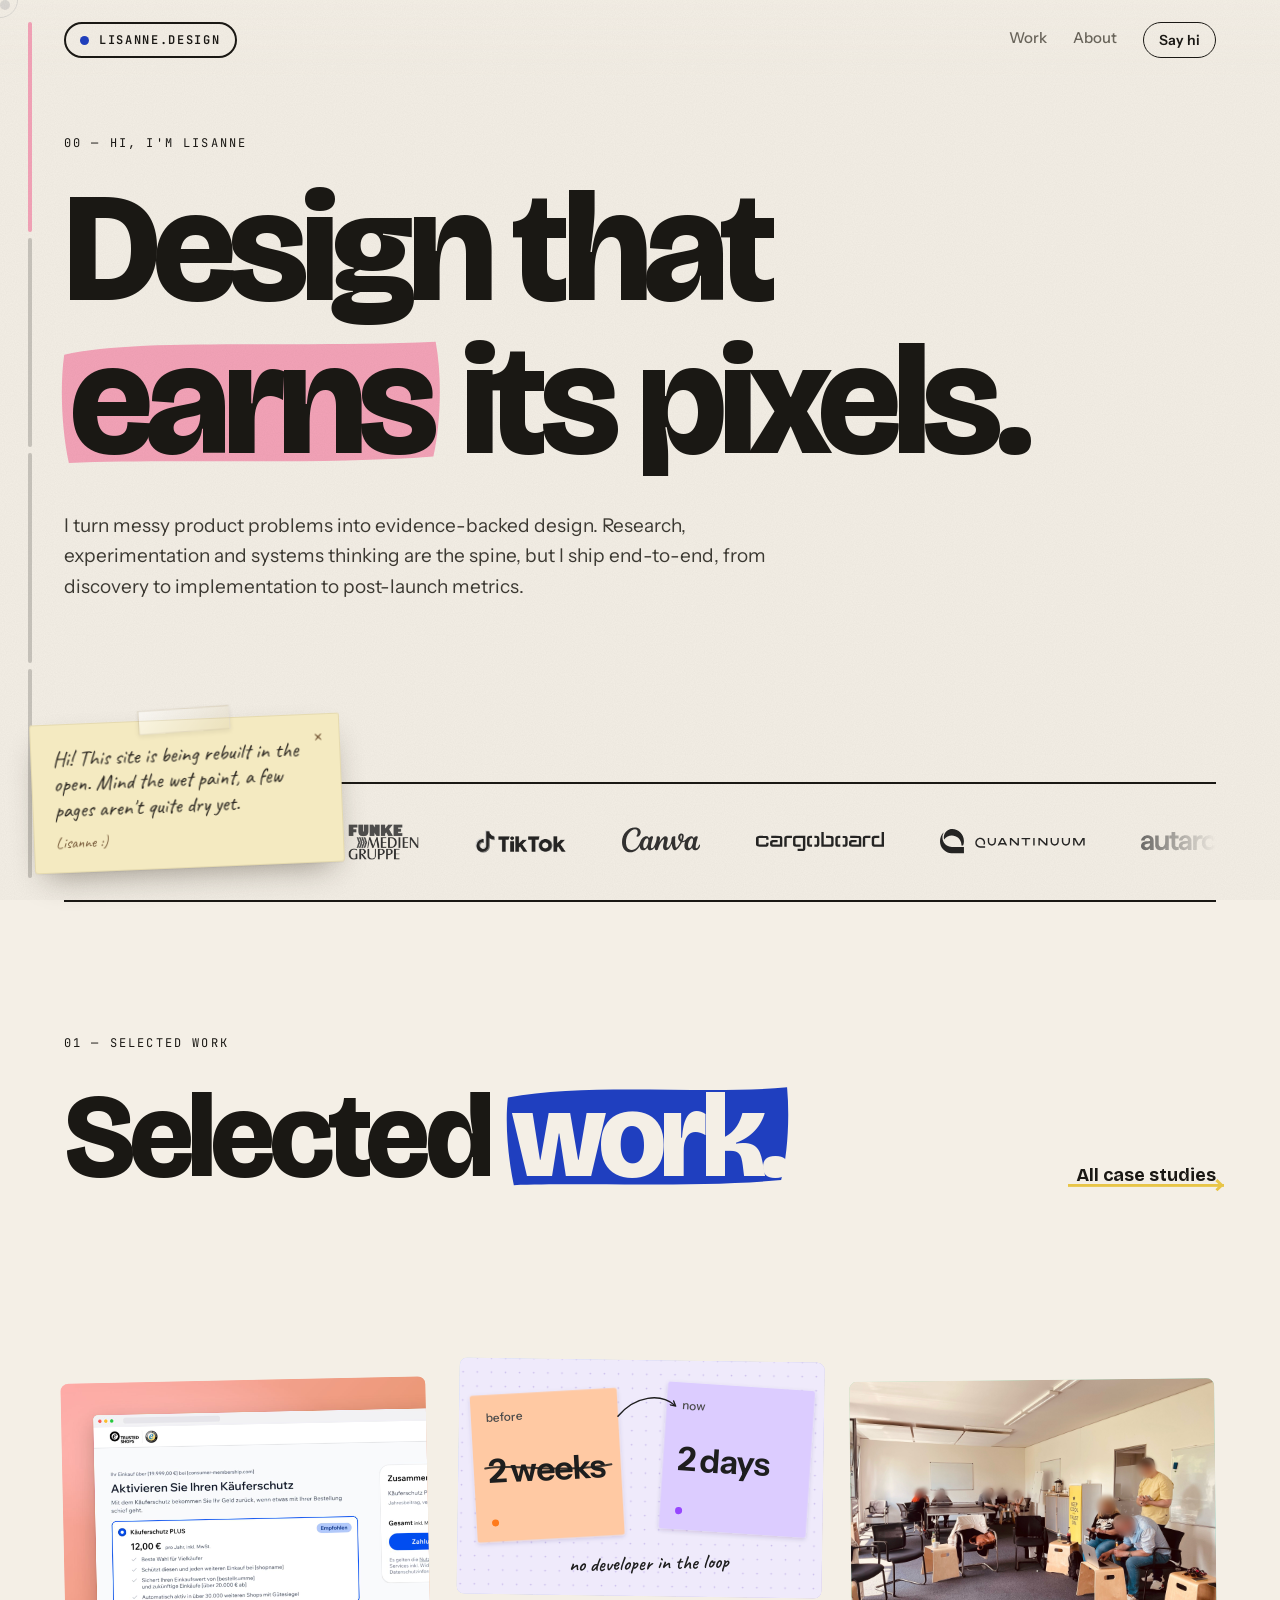
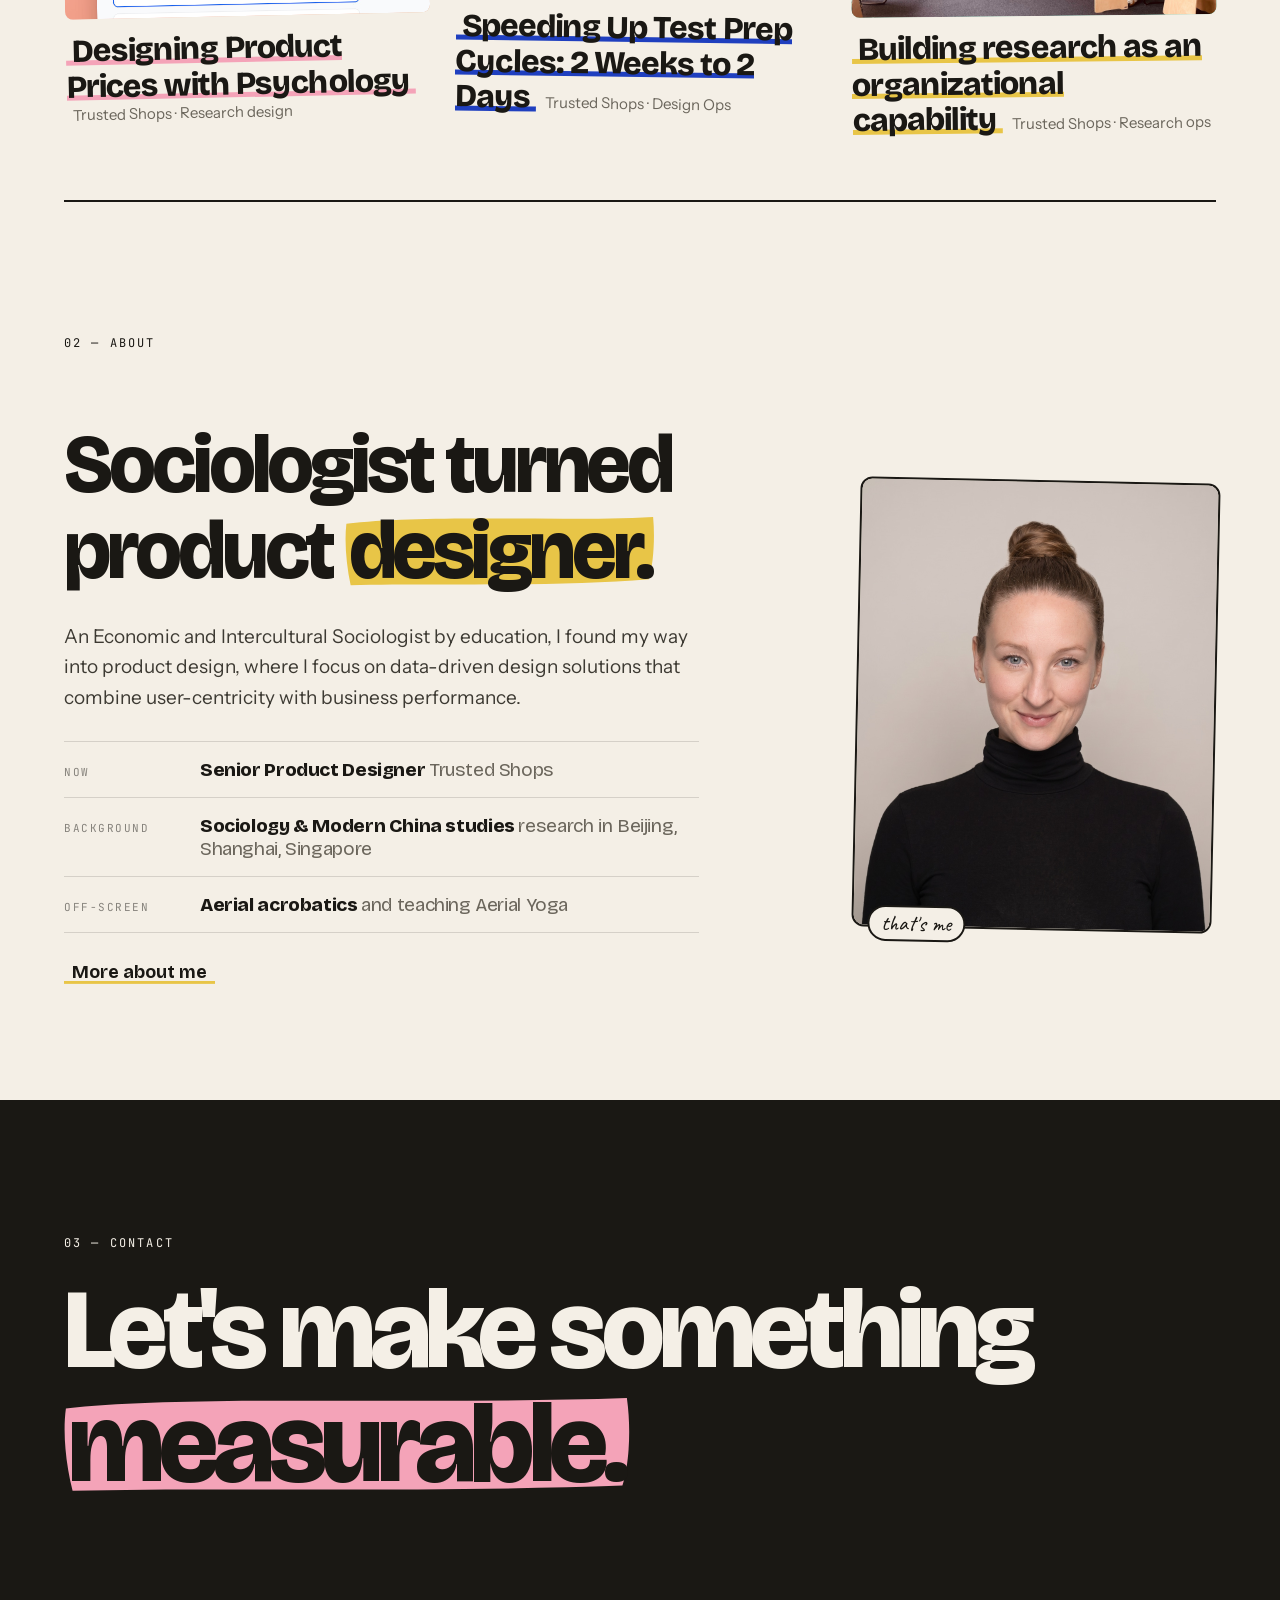
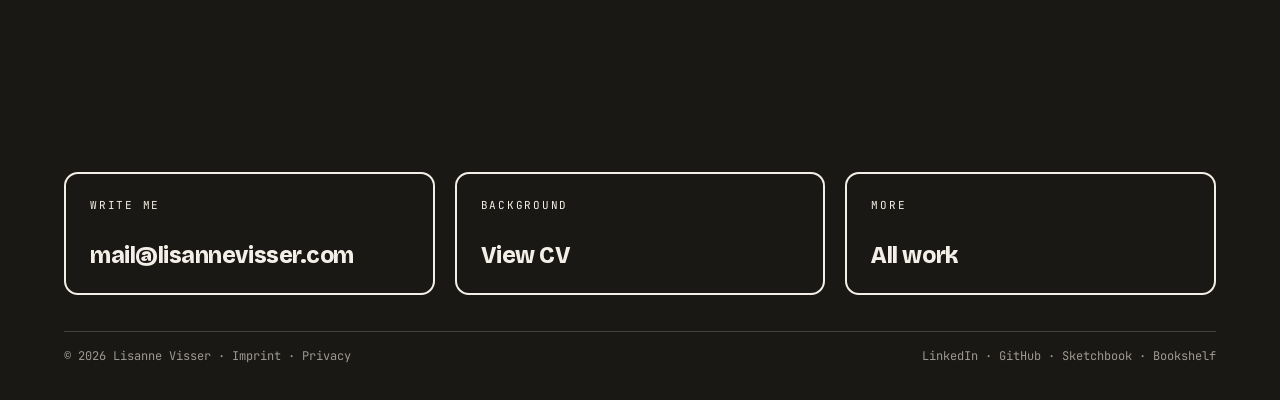
==== commit b76252e9: "Publish 2026-11-12 (main be9d4ff)" ====
--- a/index.html
+++ b/index.html
@@ -60,7 +60,7 @@
   <link rel="stylesheet" href="css/wip.css?v=2026-08-02-1" />
   <link rel="stylesheet" href="css/wall-of-fame.css?v=2026-08-02-1" />
   <link rel="stylesheet" href="css/styleguide.css?v=2026-08-01-1" />
-  <link rel="stylesheet" href="css/bold-home.css?v=2026-11-04-1" />
+  <link rel="stylesheet" href="css/bold-home.css?v=2026-11-12-1" />
 </head>
 <body>
 
@@ -232,7 +232,7 @@
               <a href="#/about" class="bt-xp-cv" data-cursor-label="About →">More about me</a>
             </div>
             <div class="bt-about-portrait">
-              <video src="images/about/portrait.mp4?v=2026-10-27-1" autoplay loop muted playsinline preload="metadata" aria-label="Lisanne"></video>
+              <img src="images/about/portrait.jpg?v=2026-11-12-2" alt="Lisanne Visser, portrait facing the camera in a black turtleneck" width="1200" height="1489" loading="lazy" decoding="async" />
               <span class="bt-about-label">that's me</span>
             </div>
           </div>
--- a/css/bold-home.css
+++ b/css/bold-home.css
@@ -279,7 +279,8 @@
   aspect-ratio: 4 / 5; border: 2px solid var(--ink); border-radius: 12px;
   background: var(--paper-2); transform: rotate(1.2deg);
 }
-.bt-about-portrait video { width: 100%; height: 100%; object-fit: cover; object-position: 50% 0%; border-radius: 10px; display: block; }
+.bt-about-portrait video,
+.bt-about-portrait img { width: 100%; height: 100%; object-fit: cover; object-position: 50% 0%; border-radius: 10px; display: block; }
 .bt-about-label {
   position: absolute; left: 14px; bottom: -16px;
   font-family: var(--font-hand); font-size: 22px; line-height: 1.1;
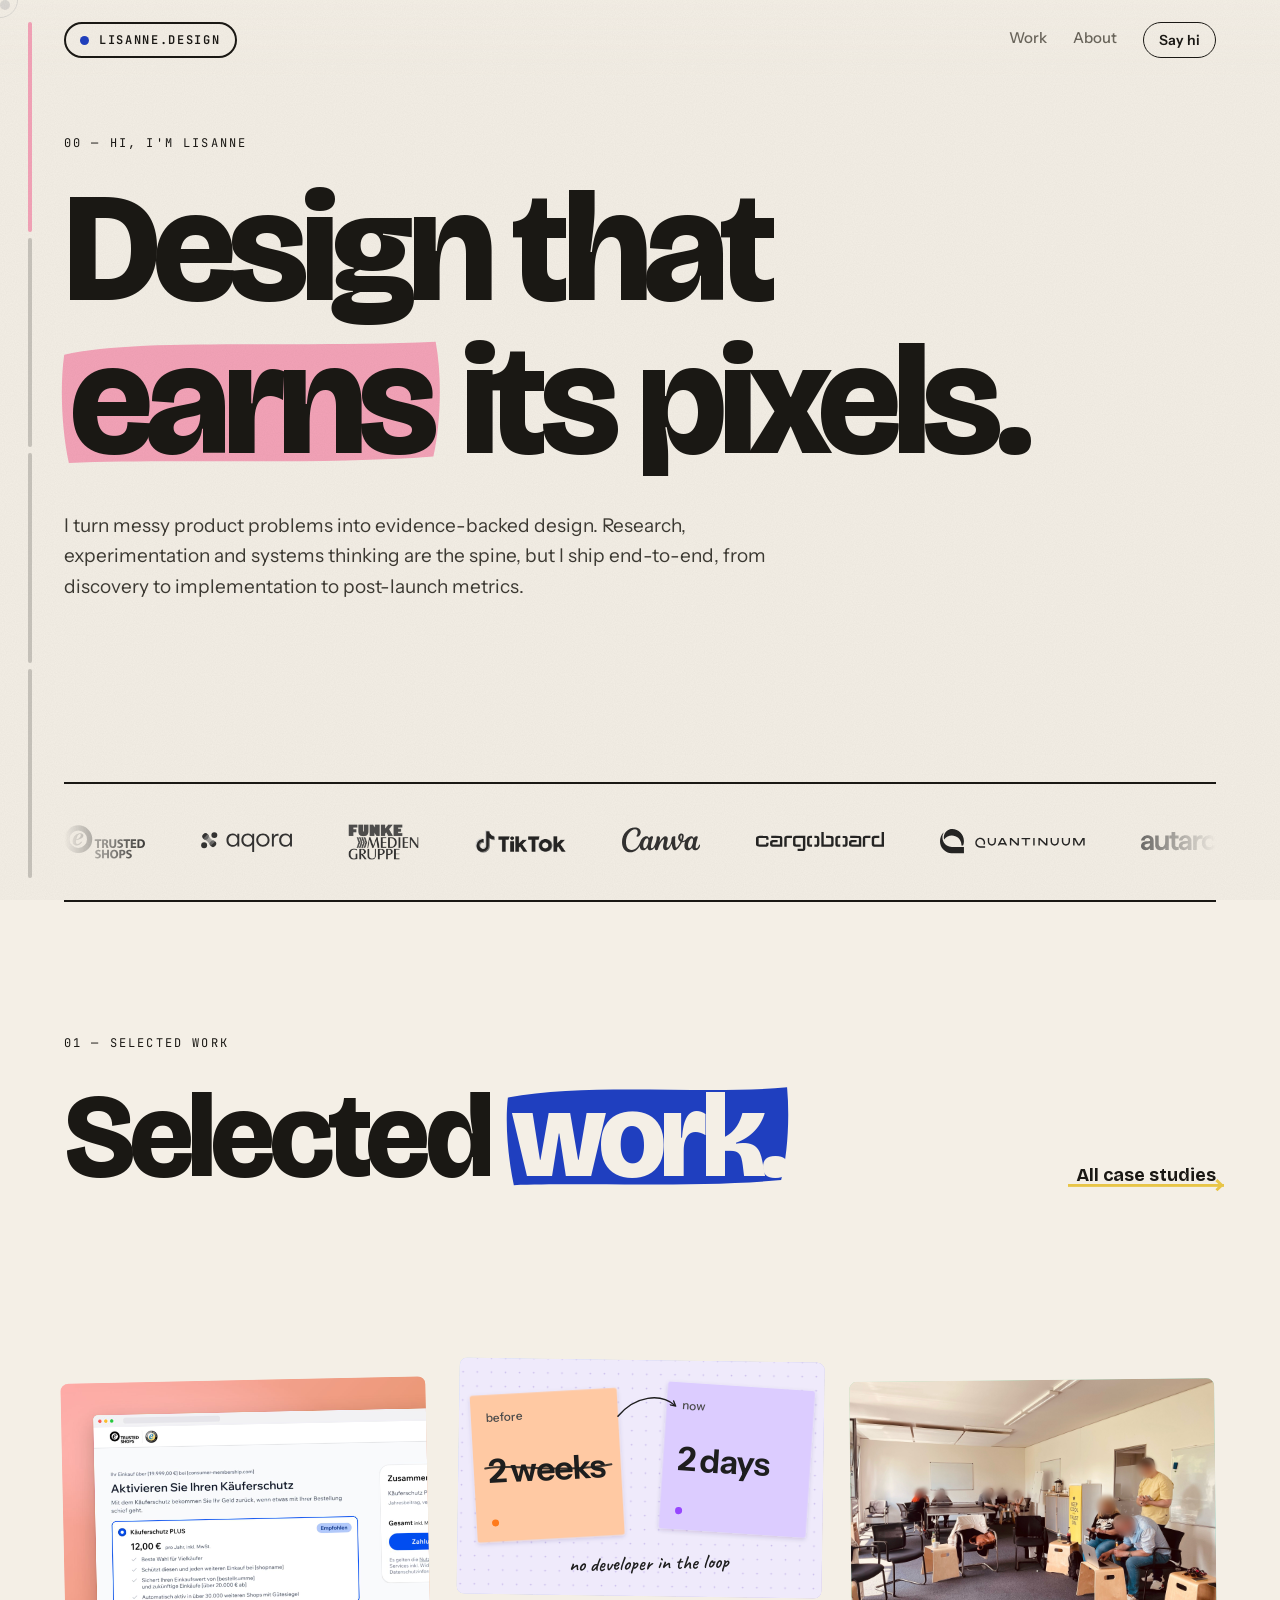
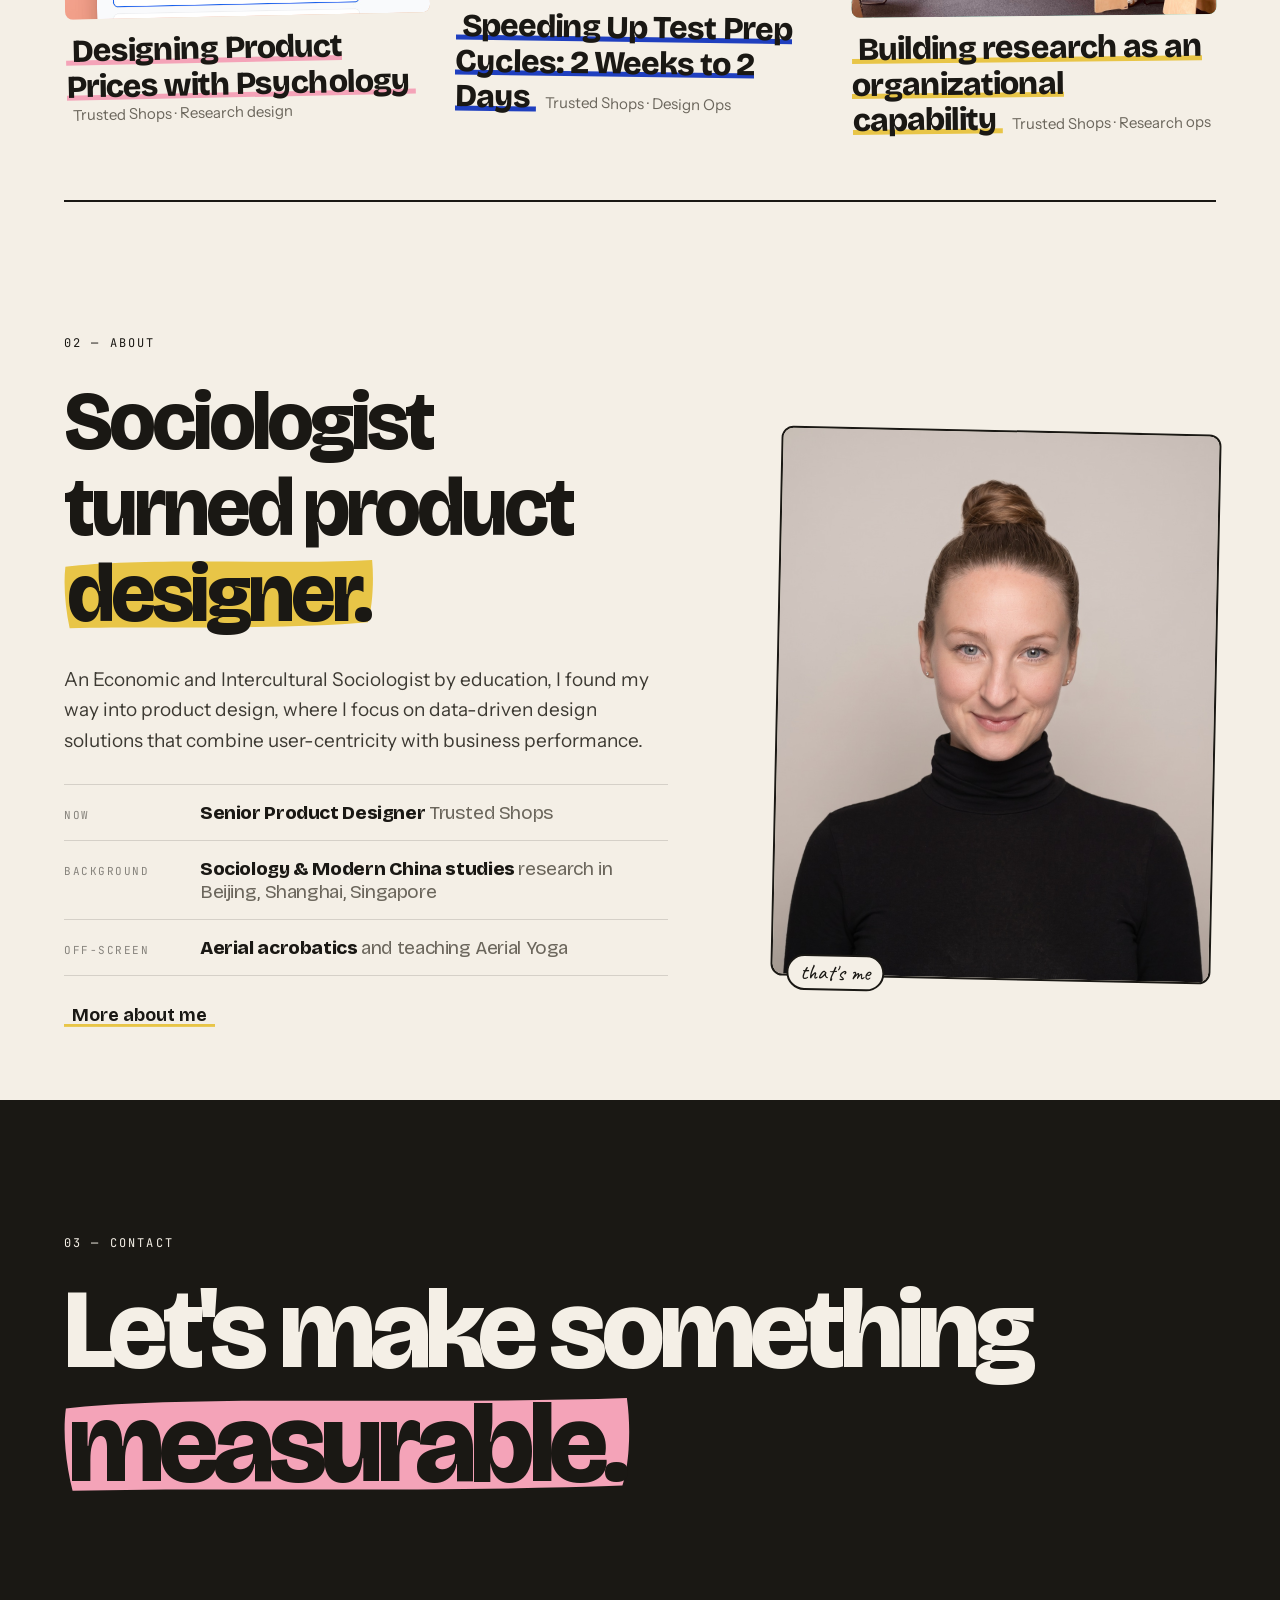
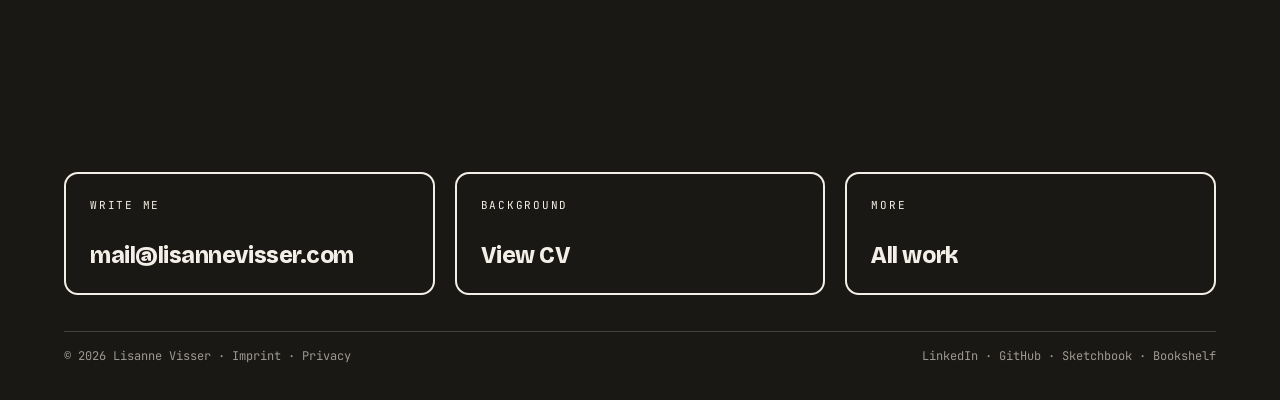
==== commit 0cbc3503: "Publish 2026-11-12 (main 687ef3b)" ====
--- a/index.html
+++ b/index.html
@@ -43,11 +43,7 @@
         if (hue) document.documentElement.style.setProperty("--accent-hue", hue);
         var ts = localStorage.getItem("lv-ts");
         if (ts) document.documentElement.style.setProperty("--type-scale", ts);
-        var wip = localStorage.getItem("lv-wip");
-        document.documentElement.setAttribute("data-wip", wip || "note");
-      } catch (e) {
-        document.documentElement.setAttribute("data-wip", "note");
-      }
+      } catch (e) {}
     })();
   </script>
 
@@ -56,11 +52,10 @@
        faces are declared in wall-of-fame.css and only fetched on that route. -->
   <link rel="stylesheet" href="css/fonts.css" />
   <link rel="stylesheet" href="css/shared.css?v=2026-11-09-1" />
-  <link rel="stylesheet" href="css/v1.css?v=2026-10-27-8" />
-  <link rel="stylesheet" href="css/wip.css?v=2026-08-02-1" />
+  <link rel="stylesheet" href="css/v1.css?v=2026-11-12-1" />
   <link rel="stylesheet" href="css/wall-of-fame.css?v=2026-08-02-1" />
   <link rel="stylesheet" href="css/styleguide.css?v=2026-08-01-1" />
-  <link rel="stylesheet" href="css/bold-home.css?v=2026-11-12-1" />
+  <link rel="stylesheet" href="css/bold-home.css?v=2026-11-12-2" />
 </head>
 <body>
 
@@ -244,7 +239,7 @@
           <h2 class="bt-display">Let's make something <span class="bt-mark bt-mark--rose"><svg viewBox="0 0 520 120" preserveAspectRatio="none" aria-hidden="true"><path d="M8 20 C 120 4, 340 16, 512 8 C 516 44, 514 84, 508 108 C 340 116, 130 110, 14 114 C 8 84, 5 48, 8 20 Z"/></svg><span>measurable.</span></span></h2>
           <div class="bt-contact-grid">
             <a href="mailto:mail@lisannevisser.com" class="bt-tile bt-tile--rose" data-cursor-label="✉ Write"><span class="bt-tile-k">Write me</span><span class="bt-tile-v">mail@lisannevisser.com</span></a>
-            <a href="#/about" class="bt-tile bt-tile--cobalt" data-cursor-label="CV →"><span class="bt-tile-k">Background</span><span class="bt-tile-v">View CV</span><span class="bt-tile-arrow" aria-hidden="true">→</span></a>
+            <a href="#/about/experience" class="bt-tile bt-tile--cobalt" data-cursor-label="CV →"><span class="bt-tile-k">Background</span><span class="bt-tile-v">View CV</span><span class="bt-tile-arrow" aria-hidden="true">→</span></a>
             <a href="#/work" class="bt-tile bt-tile--mustard" data-cursor-label="All →"><span class="bt-tile-k">More</span><span class="bt-tile-v">All work</span><span class="bt-tile-arrow" aria-hidden="true">→</span></a>
           </div>
           <div class="bt-colophon">
@@ -343,8 +338,9 @@
             </div>
           </section>
 
-          <!-- 04 Experience (moved here from the home); snaps in as a chapter after the scrolly -->
-          <section class="bt-xp-section bt-xp-section--snap">
+          <!-- 04 Experience (moved here from the home); snaps in as a chapter after the scrolly.
+               #/about/experience lands here (data-anchor, see renderRoute in app.js). -->
+          <section class="bt-xp-section bt-xp-section--snap bt-snap" data-anchor="experience">
             <div class="bt-kicker"><span>04 — Experience</span></div>
             <div class="bt-xp">
               <div>
@@ -352,7 +348,7 @@
                 <a href="CV_Lisanne_Visser.pdf?v=2026-11-04" target="_blank" rel="noopener" class="bt-xp-cv" data-cursor-label="PDF →">Download CV (PDF)</a>
               </div>
               <div>
-                <p class="bt-xp-copy">I have worked with companies in several industries; including e-commerce, quantum computing, travel, climate tech, medical care, marketing, and logistics.</p>
+                <p class="bt-xp-copy">I have worked with companies in several industries, including e-commerce, quantum computing, climate tech, logistics, medical care, travel, and marketing.</p>
                 <div class="bt-xp-rows">
                   <div class="bt-xp-row"><span class="bt-xp-when">2025 — Now</span><span class="bt-xp-role">Senior Product Designer <small>Trusted Shops</small></span></div>
                   <div class="bt-xp-row"><span class="bt-xp-when">2023 — 2025</span><span class="bt-xp-role">Product Designer <small>Trusted Shops</small></span></div>
@@ -365,8 +361,8 @@
             </div>
           </section>
 
-          <!-- 05 Speaking (same row pattern as Experience) -->
-          <section class="bt-xp-section">
+          <!-- 05 Speaking (same row pattern as Experience, its own snap chapter) -->
+          <section class="bt-xp-section bt-snap" data-anchor="speaking">
             <div class="bt-kicker"><span>05 — Speaking</span></div>
             <div class="bt-xp">
               <div>
@@ -375,21 +371,35 @@
               <div>
                 <p class="bt-xp-copy">Every now and then I get to talk about my work in front of an audience.</p>
                 <div class="bt-xp-rows">
-                  <div class="bt-xp-row"><span class="bt-xp-when">2026</span><span class="bt-xp-role"><a href="#/blog/quantum-cafe-berlin-science-week" class="bt-inline-link">Sociology meets quantum: an interview</a> <small>Interview on Aqora at the Quantum Café, Berlin Science Week</small></span></div>
-                  <div class="bt-xp-row"><span class="bt-xp-when">2026</span><span class="bt-xp-role"><a href="talks/ai-prototyping-figma-make.pdf" target="_blank" rel="noopener" class="bt-inline-link">AI-powered prototyping with Figma Make</a> <small>Internal tech talk at Trusted Shops</small></span></div>
-                  <div class="bt-xp-row"><span class="bt-xp-when">2025</span><span class="bt-xp-role"><a href="https://www.figma.com/deck/alZHbAaFOxhgAfXdBMLC5s" target="_blank" rel="noopener noreferrer" class="bt-inline-link">From sociology to product design</a> <small>Guest lecture, University of Göttingen</small></span></div>
-                  <div class="bt-xp-row"><span class="bt-xp-when">2018</span><span class="bt-xp-role"><a href="https://www.uni-goettingen.de/de/document/download/efc5851b6fe5acfba9ad5f325ad674cd.pdf/Vortrag%20Visser.pdf" target="_blank" rel="noopener noreferrer" class="bt-inline-link">Self-employed dentists between entrepreneurship and the ideal of healing</a> <small>Bachelor thesis talk, spring conference &ldquo;<a href="https://www.uni-goettingen.de/de/document/download/2523a4e1d037e6c503bbd132334597f6.pdf/Programm_Fr%C3%BChjahrstagung_M%C3%BCnchen_2018.pdf" target="_blank" rel="noopener noreferrer" class="bt-inline-link">Selbstständigkeiten</a>&rdquo;, LMU Munich</small></span></div>
+                  <div class="bt-xp-row"><span class="bt-xp-when">2026</span><span class="bt-xp-role"><a href="#/blog/quantum-cafe-berlin-science-week" class="bt-inline-link">Sociology meets quantum: an interview</a> <small>Interview at Berlin Science Week</small></span></div>
+                  <div class="bt-xp-row"><span class="bt-xp-when">2026</span><span class="bt-xp-role"><a href="talks/ai-prototyping-figma-make.pdf" target="_blank" rel="noopener" class="bt-inline-link">AI-powered prototyping with Figma Make</a> <small>Tech talk at Trusted Shops</small></span></div>
+                  <div class="bt-xp-row"><span class="bt-xp-when">2025</span><span class="bt-xp-role"><a href="https://www.figma.com/deck/alZHbAaFOxhgAfXdBMLC5s" target="_blank" rel="noopener noreferrer" class="bt-inline-link">From sociology to product design</a> <small>Guest lecture at the University of Göttingen</small></span></div>
+                  <div class="bt-xp-row"><span class="bt-xp-when">2018</span><span class="bt-xp-role"><a href="https://www.uni-goettingen.de/de/document/download/efc5851b6fe5acfba9ad5f325ad674cd.pdf/Vortrag%20Visser.pdf" target="_blank" rel="noopener noreferrer" class="bt-inline-link">Self-employed dentists between entrepreneurship and the ideal of healing</a> <small>Bachelor thesis talk, spring conference &ldquo;<a href="https://www.uni-goettingen.de/de/document/download/2523a4e1d037e6c503bbd132334597f6.pdf/Programm_Fr%C3%BChjahrstagung_M%C3%BCnchen_2018.pdf" target="_blank" rel="noopener noreferrer" class="bt-inline-link">Selbstständigkeiten</a>&rdquo; at LMU Munich</small></span></div>
                 </div>
               </div>
             </div>
           </section>
 
-          <!-- 06 Inspiration -->
-          <section class="bt-inspire">
+          <!-- 06 Inspiration: the video as the big tile, Sketchbook and Bookshelf as two small ones beside it -->
+          <section class="bt-inspire bt-snap" data-anchor="inspiration">
             <div class="bt-kicker"><span>06 — Inspiration</span></div>
-            <h2 class="bt-display bt-inspire-h">A video that keeps <span class="bt-mark bt-mark--cobalt"><svg viewBox="0 0 300 80" preserveAspectRatio="none" aria-hidden="true"><path d="M6 14 C 80 4, 210 12, 294 7 C 296 30, 294 56, 290 70 C 206 78, 80 74, 10 76 C 6 56, 4 32, 6 14 Z"/></svg><span>inspiring</span></span> me over and over again.</h2>
-            <div class="lv-video bt-video">
-              <iframe src="https://www.youtube-nocookie.com/embed/WRS9Gek4V5Q" title="A video that keeps inspiring me" loading="lazy" allow="accelerometer; autoplay; clipboard-write; encrypted-media; gyroscope; picture-in-picture; web-share" allowfullscreen></iframe>
+            <h2 class="bt-display bt-inspire-h">What keeps <span class="bt-mark bt-mark--cobalt"><svg viewBox="0 0 300 80" preserveAspectRatio="none" aria-hidden="true"><path d="M6 14 C 80 4, 210 12, 294 7 C 296 30, 294 56, 290 70 C 206 78, 80 74, 10 76 C 6 56, 4 32, 6 14 Z"/></svg><span>inspiring</span></span> me over and over again.</h2>
+            <div class="bt-inspire-grid">
+              <div class="lv-video bt-video">
+                <iframe src="https://www.youtube-nocookie.com/embed/WRS9Gek4V5Q" title="A video that keeps inspiring me" loading="lazy" allow="accelerometer; autoplay; clipboard-write; encrypted-media; gyroscope; picture-in-picture; web-share" allowfullscreen></iframe>
+              </div>
+              <a href="#/sketchbook" class="bt-inspire-tile" data-cursor-label="Peek">
+                <img src="images/sketchbook/koi-plate-2-thumb.jpg" alt="" width="600" height="800" loading="lazy" decoding="async" />
+                <span class="bt-about-label">Sketchbook →</span>
+              </a>
+              <a href="#/books" class="bt-inspire-tile" data-cursor-label="Open shelf">
+                <span class="bt-inspire-covers" aria-hidden="true">
+                  <img src="images/books/design-is-storytelling.jpg" alt="" width="383" height="500" loading="lazy" decoding="async" />
+                  <img src="images/books/laws-of-ux.jpg" alt="" width="333" height="500" loading="lazy" decoding="async" />
+                  <img src="images/books/ux-research.jpg" alt="" width="333" height="500" loading="lazy" decoding="async" />
+                </span>
+                <span class="bt-about-label">Bookshelf →</span>
+              </a>
             </div>
             <div class="bt-colophon bt-colophon--light">
               <span>© 2026 Lisanne Visser · <a href="#/imprint">Imprint</a> · <a href="#/privacy">Privacy</a></span>
@@ -1001,7 +1011,7 @@
               <h2 class="lv-h1" style="margin-top:0;font-family:var(--font-body);font-weight:600;letter-spacing:-0.03em;">
                 <em style="color:var(--accent);font-family:var(--font-display);font-style:italic;font-weight:400;">5+</em> years experience
               </h2>
-              <p class="lv-body" style="margin-top:1rem;">I have worked with companies in several industries; including e-commerce, quantum computing, travel, climate tech, medical care, marketing, and logistics.</p>
+              <p class="lv-body" style="margin-top:1rem;">I have worked with companies in several industries, including e-commerce, quantum computing, climate tech, logistics, medical care, travel, and marketing.</p>
               <a class="lv-btn v1-career-cv" href="CV_Lisanne_Visser.pdf?v=2026-11-04" target="_blank" rel="noopener" data-cursor-label="PDF →">Download CV (PDF)</a>
             </div>
             <div class="v1-career-list">
@@ -1780,19 +1790,9 @@
     </div>
   </div>
 
-  <!-- ============================================================ -->
-  <!-- WIP indicator — "site under construction" sticky note        -->
-  <!-- ============================================================ -->
-  <aside class="wip-el wip-note" role="note" aria-label="Site notice">
-    <button type="button" class="wip-note-close" data-wip-dismiss aria-label="Dismiss notice">×</button>
-    <p class="wip-note-body">Hi! This site is being rebuilt in the open.
-      Mind the wet paint, a few pages aren't quite dry yet.</p>
-    <p class="wip-note-sign">Lisanne :)</p>
-  </aside>
 
   <script src="js/data.js?v=2026-11-09-1"></script>
-  <script src="js/app.js?v=2026-11-12-1"></script>
-  <script src="js/wip.js?v=2026-06-12-3"></script>
+  <script src="js/app.js?v=2026-11-12-2"></script>
   <script src="js/wall-of-fame.js?v=2026-08-02-1"></script>
   <script src="js/styleguide.js?v=2026-08-01-1"></script>
   <script src="js/bold-home.js?v=2026-10-28-2"></script>
--- a/css/v1.css
+++ b/css/v1.css
@@ -1597,10 +1597,6 @@
 @media (prefers-reduced-motion: reduce) {
   .v1-sketch-photo { transition: none; }
 }
-/* The "rebuilt in the open" sticky note sits above every overlay; while a
-   sketch is open it would cover the caption, so it steps aside. */
-body:has(.v1-sketch-overlay.is-open) .wip-note { visibility: hidden; }
-
 @media (max-width: 640px) {
   .v1-visual-stage { aspect-ratio: 4 / 3; }
   [data-variation="v1"] .v1-visuals-teaser-head { flex-direction: column; align-items: flex-start; gap: 1.25rem; }
--- a/css/bold-home.css
+++ b/css/bold-home.css
@@ -267,15 +267,18 @@
 /* -------- About: short version of #/about, rows reuse .bt-xp-row -------- */
 .bt-about {
   flex: 1; margin-top: 22px;
-  display: grid; grid-template-columns: minmax(0, 1.4fr) minmax(0, 1fr); gap: 64px; align-items: center;
+  display: grid; grid-template-columns: minmax(0, 1.25fr) minmax(0, 1fr); gap: 64px; align-items: center;
 }
 .bt-chapter--about .bt-display { font-size: clamp(44px, 6.4vw, 88px); line-height: 1.05; }
 .bt-about-text .bt-lead { margin-top: 28px; }
 .bt-about-rows { margin-top: 28px; max-width: 640px; }
 .bt-about-rows .bt-xp-role { font-size: 19px; }
 .bt-about-rows .bt-xp-when { text-transform: uppercase; }
+/* 440px wide, capped by the height left under the kicker so the chapter
+   still fits one screen on short windows (4:5 frame, so 0.8 × height). */
 .bt-about-portrait {
-  position: relative; justify-self: end; width: 100%; max-width: 360px;
+  position: relative; justify-self: end; width: 100%;
+  max-width: min(440px, calc((100svh - var(--bt-hero-top) - 10rem) * 0.8));
   aspect-ratio: 4 / 5; border: 2px solid var(--ink); border-radius: 12px;
   background: var(--paper-2); transform: rotate(1.2deg);
 }
@@ -430,7 +433,7 @@
   .bt-about-text .bt-lead, .bt-about-rows { margin-top: 18px; }
   .bt-about-rows .bt-xp-when { display: block; }
   .bt-about-rows .bt-xp-role { font-size: 16px; }
-  .bt-about-portrait { order: -1; justify-self: start; max-width: 150px; margin-right: 0; transform: rotate(-1.5deg); }
+  .bt-about-portrait { order: -1; justify-self: start; max-width: 180px; margin-right: 0; transform: rotate(-1.5deg); }
   .bt-about-label { left: 8px; bottom: -12px; font-size: 17px; padding: 2px 10px; }
 
   .bt-contact-grid { grid-template-columns: 1fr; gap: 10px; }
@@ -586,27 +589,32 @@
   .bt--about .ahs-grid { transform: none; transition: none; }
 }
 
-/* Experience snaps into place as a chapter of its own, the way the home
-   chapters do: kicker on the shared hero top, a full viewport tall. It is
-   pulled up by one viewport so it rises as a sheet over the fading chapter
-   during the outro instead of trailing a screen of empty paper, and its top
-   edge lands exactly where the pin lets go, which is also the snap point.
-   Proximity, not mandatory, so the pinned scrolly above scrolls freely and
-   nobody gets stuck on the way back up. Speaking and Inspiration below
-   scroll as before. */
+/* Experience, Speaking and Inspiration (.bt-snap) snap into place as
+   chapters of their own, the way the home chapters do: kicker on the shared
+   hero top, a full viewport tall, the divider rule between them. Experience
+   is also pulled up by one viewport so it rises as a sheet over the fading
+   chapter during the outro instead of trailing a screen of empty paper, and
+   its top edge lands exactly where the pin lets go, which is also the snap
+   point. Proximity, not mandatory, so the pinned scrolly above scrolls
+   freely and nobody gets stuck on the way back up. Narrow screens stack
+   the sections as before. */
 html[data-route="about-bold"] { scroll-snap-type: y proximity; }
 @media (min-width: 881px) {
   .bt.bt--about .ahs { margin-bottom: 0; }
-  .bt--about .bt-xp-section--snap {
+  .bt--about .bt-snap {
     position: relative;
     z-index: 1;
     background: var(--paper);
-    margin-top: -100svh;
     scroll-snap-align: start;
+    scroll-margin-top: 0;
     box-sizing: border-box;
     min-height: 100svh;
     padding-top: var(--bt-hero-top);
+    padding-bottom: 64px;
+    margin-bottom: 0;
   }
+  .bt--about .bt-xp-section--snap { margin-top: -100svh; }
+  .bt--about .bt-inspire .bt-colophon--light { margin-top: auto; }
 }
 
 /* Experience: chapter 04, full width under the scrolly. The block itself
@@ -618,8 +626,43 @@
 }
 .bt-xp-section .bt-xp { flex: none; align-items: start; }
 
-/* Inspiration: the sixth chapter, full width under Experience. */
+/* Inspiration: the sixth chapter, full width under Speaking. The video is
+   the big tile (two thirds), Sketchbook and Bookshelf stack beside it. The
+   grid's width is capped from the viewport height so the 16:9 video, and
+   with it the whole chapter, fits one screen on desktop: 30rem is roughly
+   the hero top, headline, gaps and colophon around it. */
 .bt-inspire { display: flex; flex-direction: column; gap: 28px; padding: 0 0 36px; scroll-margin-top: 96px; }
+.bt-inspire-grid {
+  display: grid; grid-template-columns: minmax(0, 2fr) minmax(0, 1fr); grid-template-rows: 1fr 1fr;
+  gap: 20px; max-width: calc((100svh - 30rem) * 16 / 9 * 1.5 + 20px);
+}
+.bt-inspire-grid .bt-video { grid-row: 1 / 3; min-width: 0; }
+.bt-inspire-tile {
+  position: relative; display: block; min-height: 0;
+  border: 2px solid var(--ink); border-radius: 12px; background: var(--paper-2);
+  color: var(--ink); text-decoration: none;
+}
+/* Both tiles fade in black-and-white and bloom into color on hover, like
+   the chapter photos above. */
+.bt-inspire-tile > img,
+.bt-inspire-covers {
+  position: absolute; inset: 0; width: 100%; height: 100%;
+  border-radius: 10px; overflow: hidden;
+  filter: grayscale(1); transition: filter 0.4s ease;
+}
+.bt-inspire-tile > img { object-fit: cover; object-position: 50% 30%; }
+.bt-inspire-tile:hover > img,
+.bt-inspire-tile:hover .bt-inspire-covers { filter: grayscale(0); }
+/* Bookshelf: three covers fanned on the tile, standing on its lower edge. */
+.bt-inspire-covers { display: flex; align-items: flex-end; justify-content: center; }
+.bt-inspire-covers img {
+  height: 84%; width: auto; margin: 0 -7%; border-radius: 3px;
+  box-shadow: 0 8px 20px rgba(26, 24, 20, 0.28);
+  transform: rotate(-7deg) translateY(10%);
+}
+.bt-inspire-covers img:nth-child(2) { position: relative; z-index: 1; transform: translateY(3%); }
+.bt-inspire-covers img:nth-child(3) { transform: rotate(7deg) translateY(10%); }
+.bt-inspire-tile .bt-about-label { left: 14px; bottom: -16px; }
 .bt-inspire-h { font-size: clamp(34px, 5vw, 64px); line-height: 1.1; letter-spacing: -0.04em; max-width: 22ch; }
 /* Hovering "inspiring" turns the blob dark and runs a rainbow through the word. */
 .bt-inspire-h .bt-mark svg path { transition: fill 0.25s ease; }
@@ -656,6 +699,12 @@
   .bt-inspire { padding-top: 1rem; gap: 22px; }
   .bt-inspire-h { font-size: 38px; line-height: 1.15; }
   .bt-video { border-radius: 10px; }
+  /* Video full width, the two tiles side by side underneath. */
+  .bt-inspire-grid { grid-template-columns: 1fr 1fr; grid-template-rows: auto; gap: 14px; max-width: none; margin-bottom: 10px; }
+  .bt-inspire-grid .bt-video { grid-column: 1 / -1; grid-row: auto; }
+  .bt-inspire-tile { aspect-ratio: 4 / 3; border-radius: 10px; }
+  .bt-inspire-tile > img, .bt-inspire-covers { border-radius: 8px; }
+  .bt-inspire-tile .bt-about-label { left: 8px; bottom: -12px; font-size: 17px; padding: 2px 10px; }
   .bt-colophon--light span:last-child { display: none; }
 }
 
